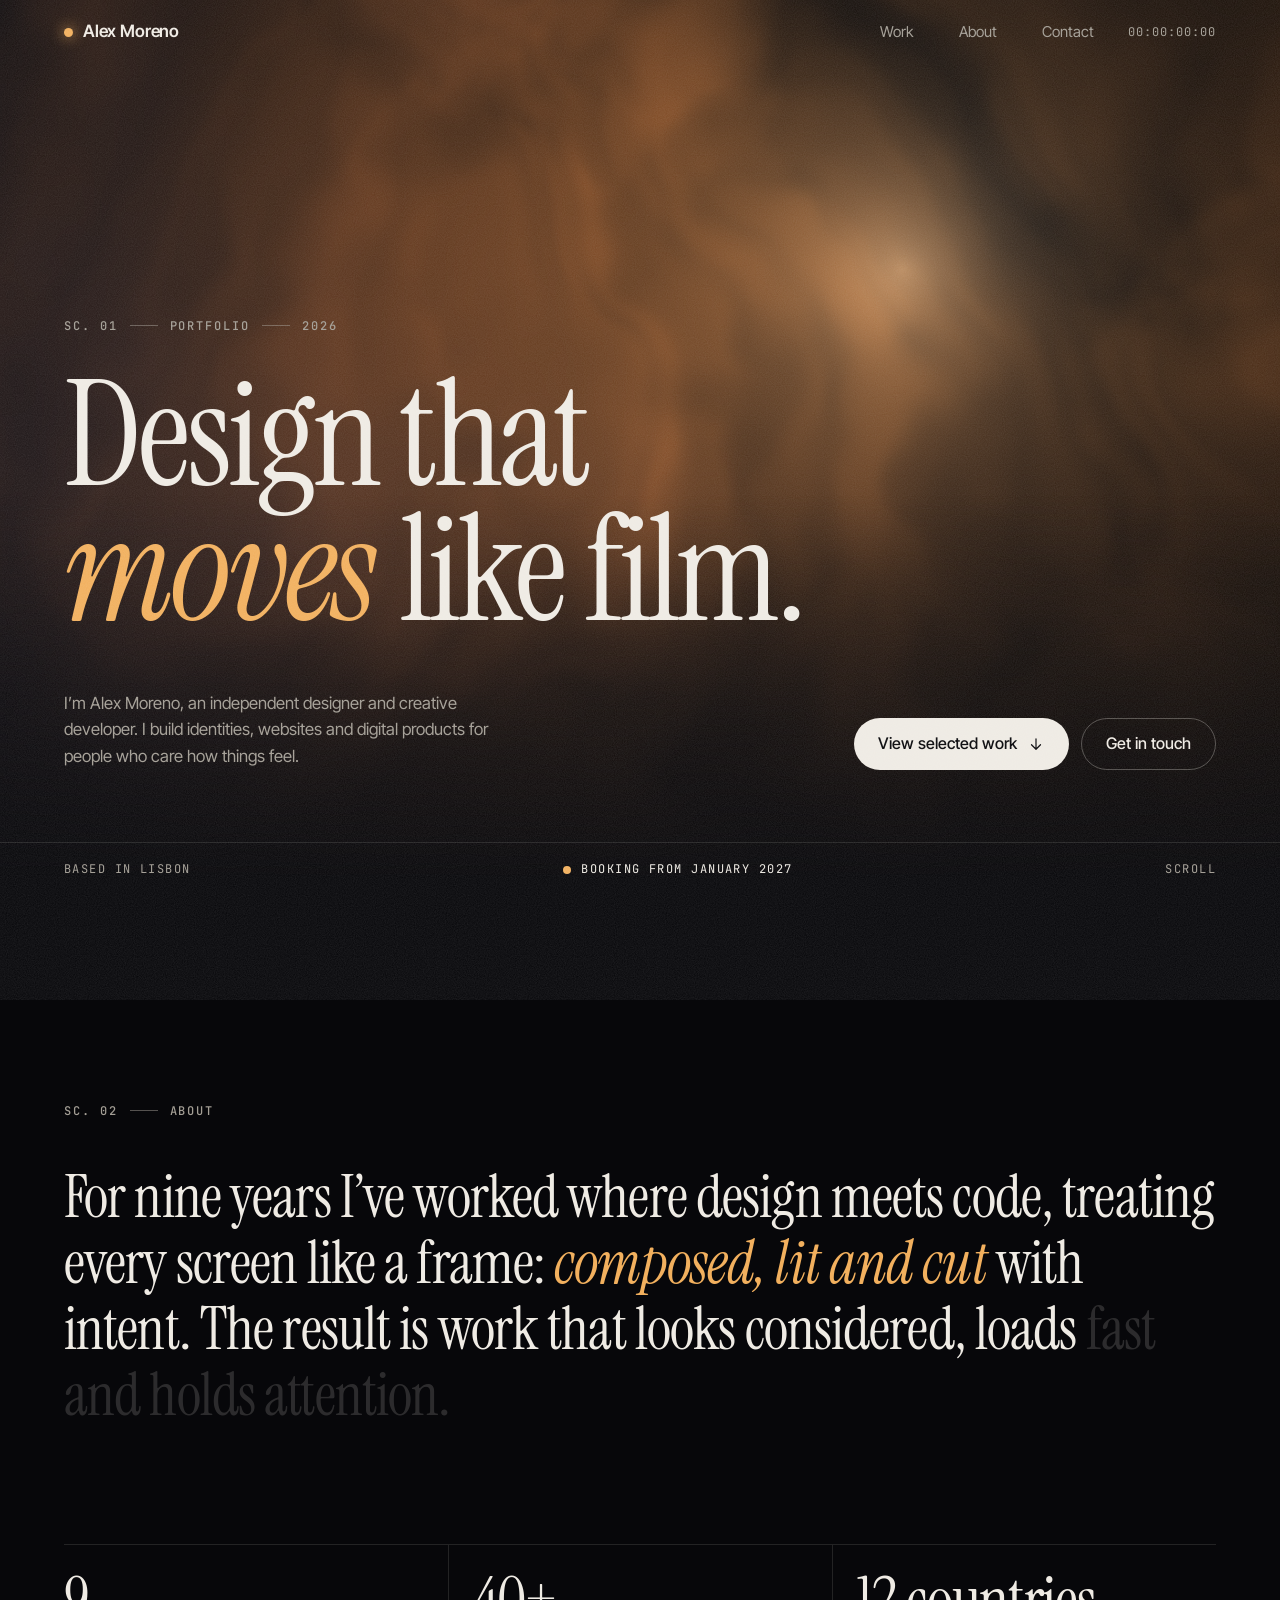
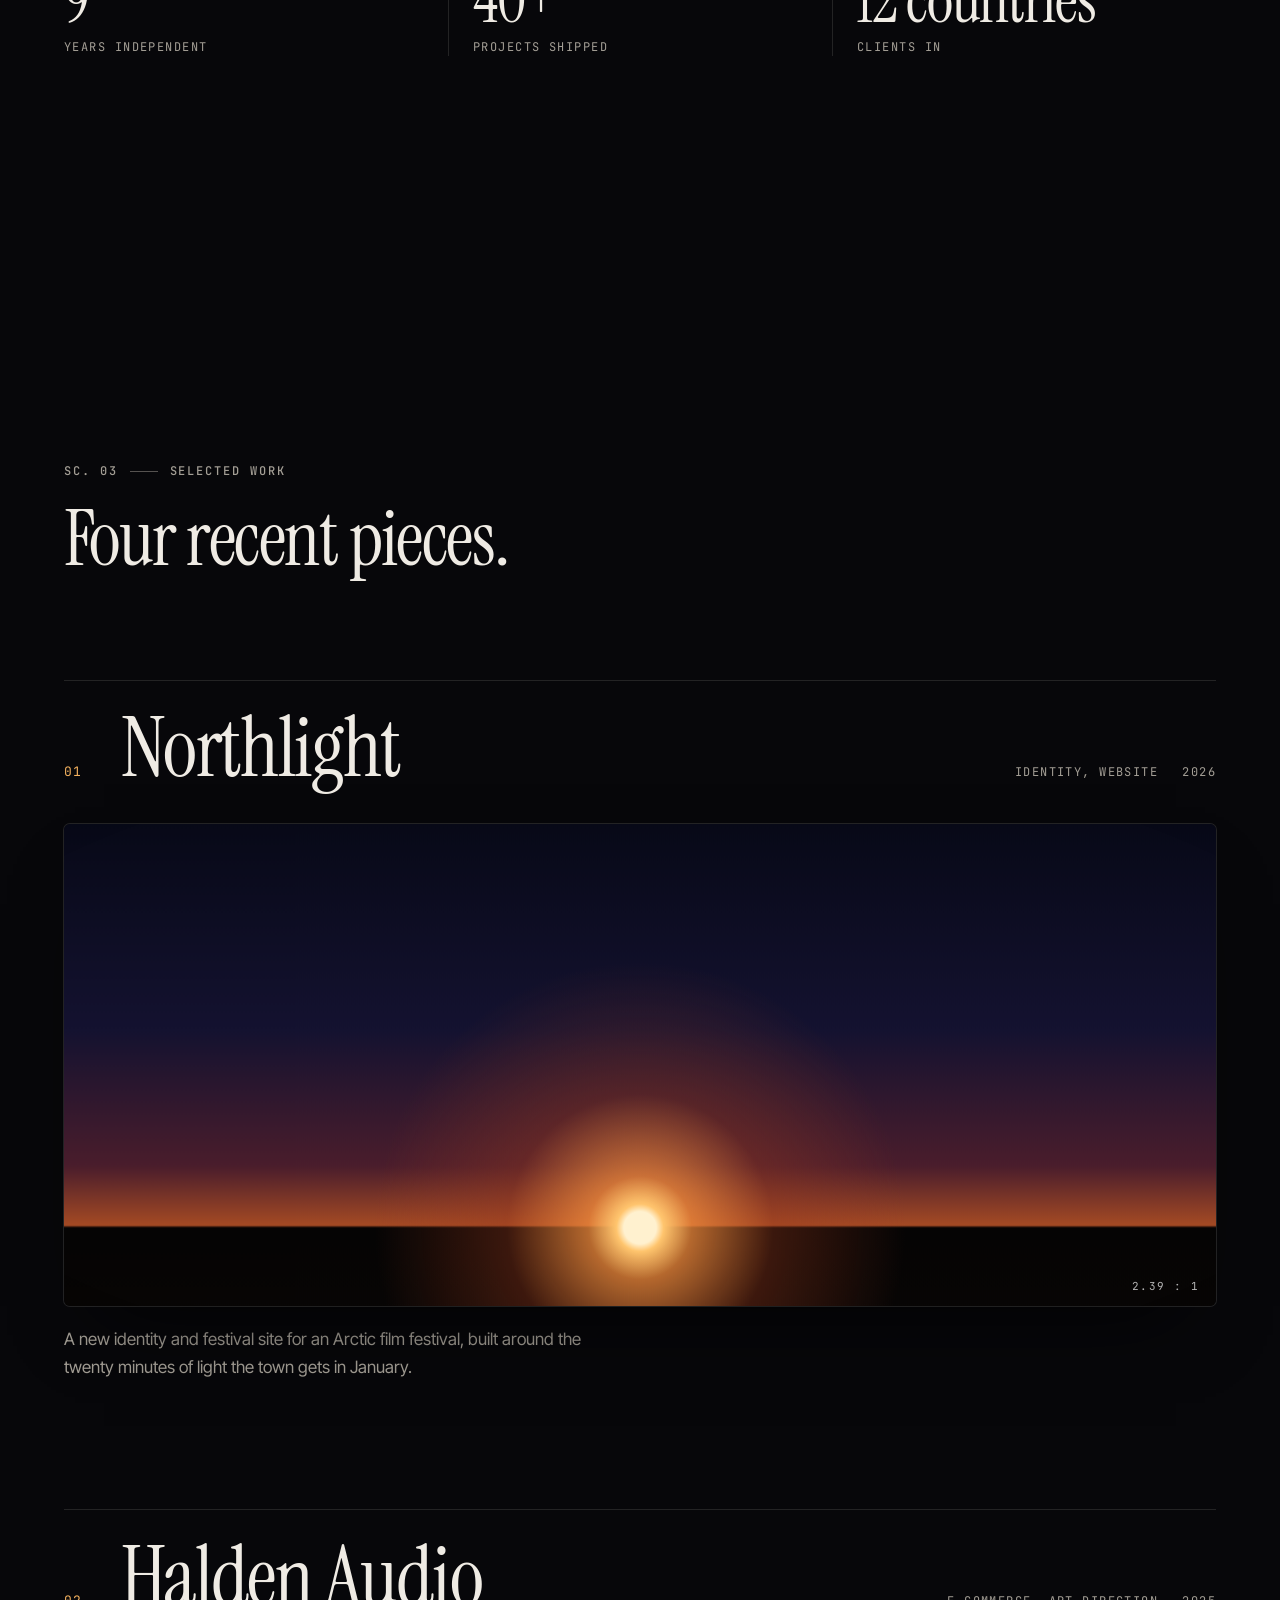
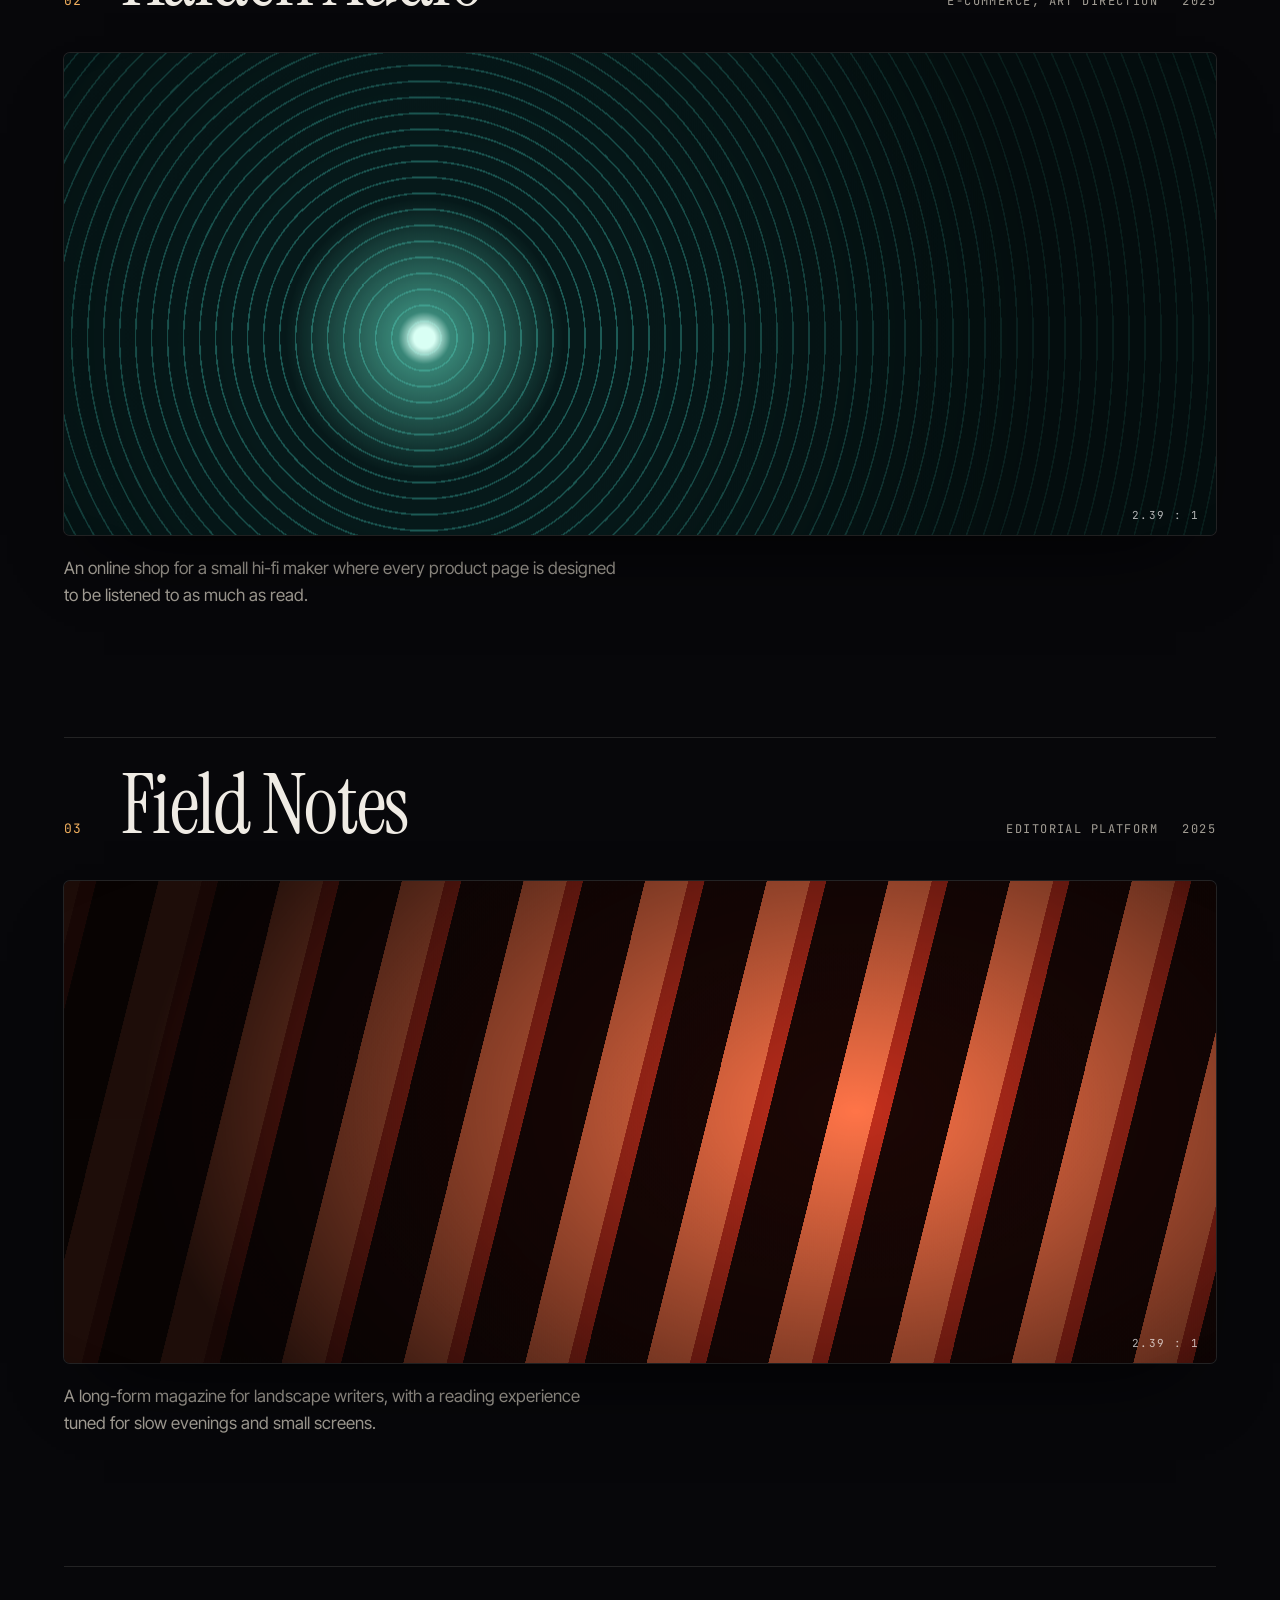
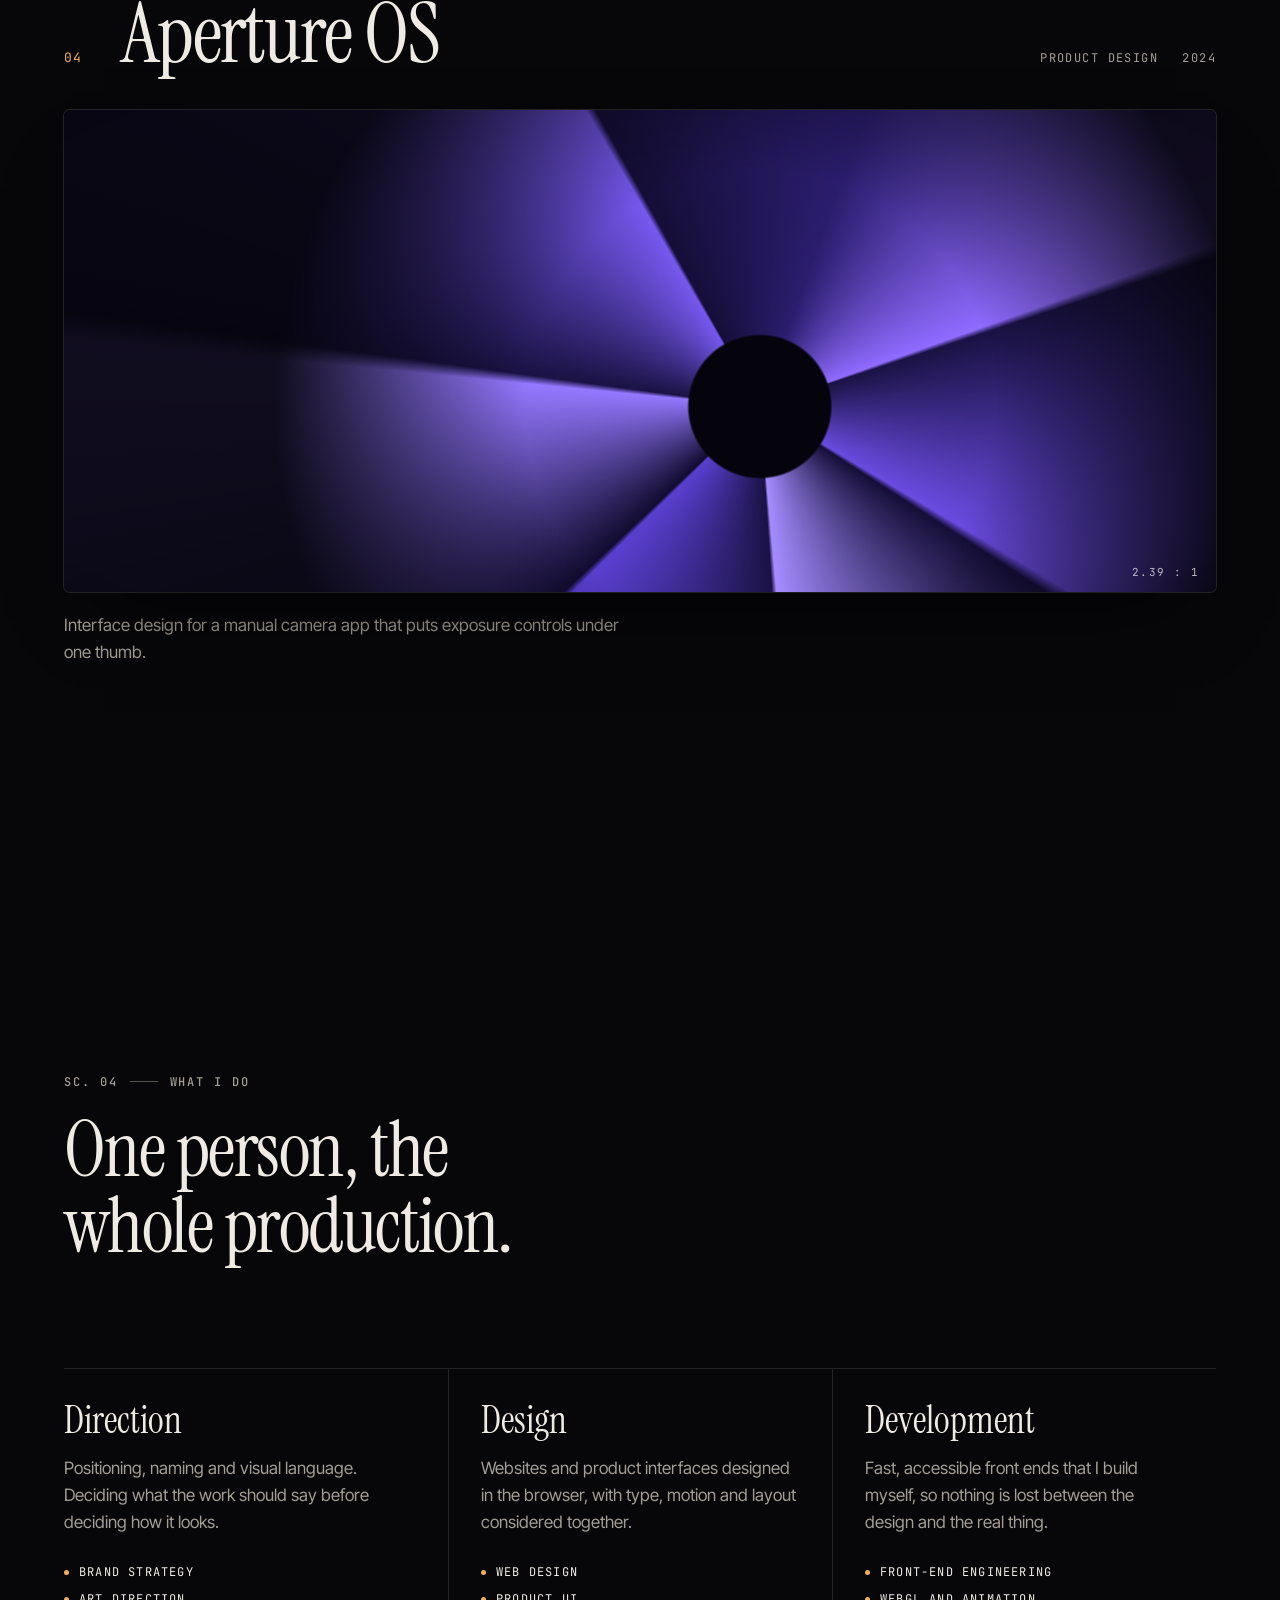
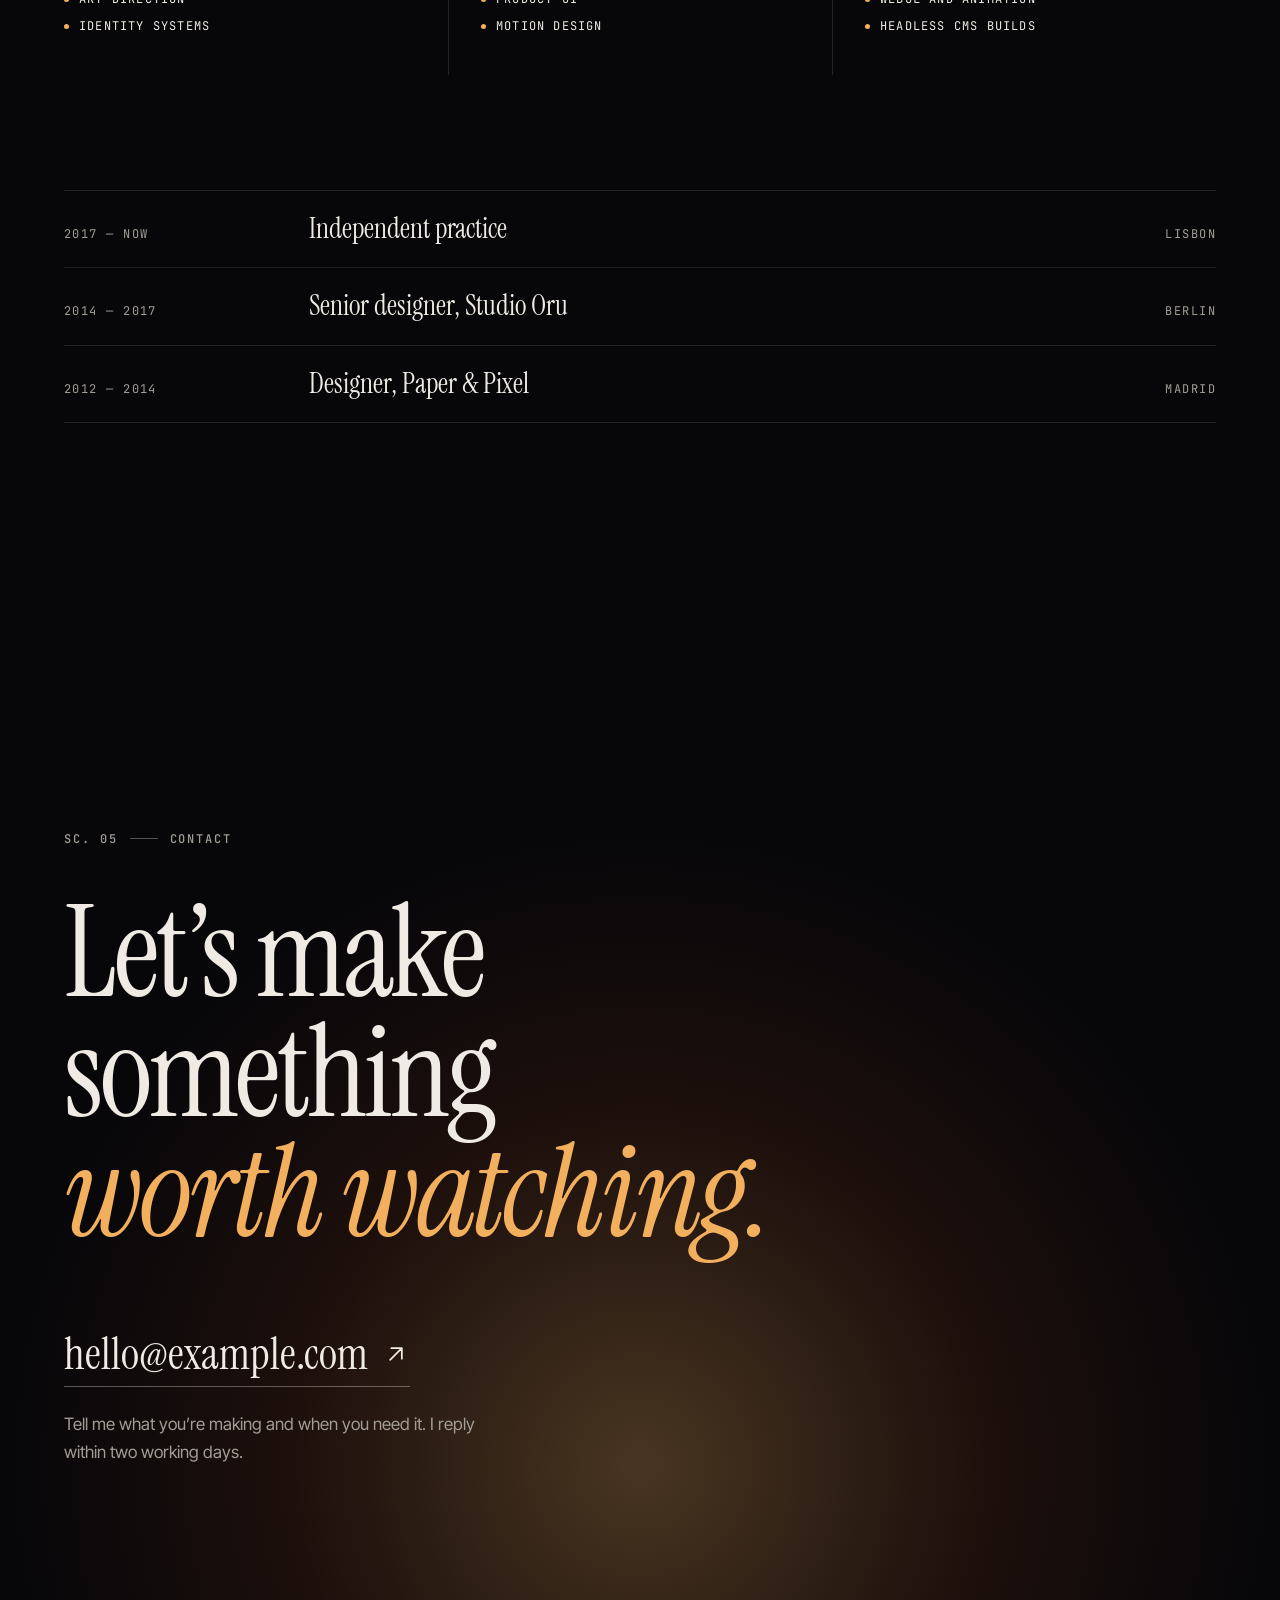
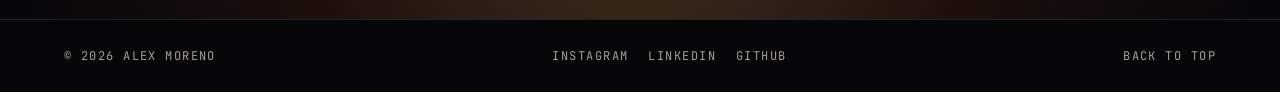
==== index.html @ e7674681 "Add dark cinematic personal portfolio site Static single-page portfolio (HTML/CSS/JS, no build step)" ====
<!doctype html>
<html lang="en">
<head>
  <meta charset="utf-8">
  <meta name="viewport" content="width=device-width, initial-scale=1">
  <title>Alex Moreno — Designer &amp; Creative Developer</title>
  <meta name="description" content="Portfolio of Alex Moreno, an independent designer and creative developer making brand identities, websites and digital products with a cinematic eye.">
  <meta name="theme-color" content="#07070a">
  <meta name="color-scheme" content="dark">
  <link rel="icon" href="data:image/svg+xml,%3Csvg xmlns='http://www.w3.org/2000/svg' viewBox='0 0 32 32'%3E%3Crect width='32' height='32' rx='6' fill='%2307070a'/%3E%3Ccircle cx='16' cy='16' r='7' fill='%23f2b05e'/%3E%3C/svg%3E">
  <link rel="preconnect" href="https://fonts.googleapis.com">
  <link rel="preconnect" href="https://fonts.gstatic.com" crossorigin>
  <link href="https://fonts.googleapis.com/css2?family=Instrument+Serif:ital@0;1&family=Inter+Tight:wght@400;500;600&family=JetBrains+Mono:wght@400;500&display=swap" rel="stylesheet">
  <link rel="stylesheet" href="styles.css">
  <script>document.documentElement.classList.add('js');</script>
</head>
<body>
  <a class="skip" href="#main">Skip to content</a>
  <div class="grain" aria-hidden="true"></div>
  <div class="progress" aria-hidden="true"><span id="progress-bar"></span></div>

  <header class="nav" id="nav">
    <a class="nav-mark" href="#top" aria-label="Alex Moreno, back to top">
      <span class="dot" aria-hidden="true"></span>Alex Moreno
    </a>
    <nav aria-label="Primary">
      <a href="#work">Work</a>
      <a href="#about">About</a>
      <a href="#contact">Contact</a>
    </nav>
    <span class="timecode" id="timecode" aria-hidden="true">00:00:00:00</span>
  </header>

  <main id="main">
    <!-- ───────── Hero ───────── -->
    <section class="hero" id="top">
      <canvas id="light" aria-hidden="true"></canvas>
      <div class="bar bar-top" aria-hidden="true"></div>
      <div class="bar bar-bottom" aria-hidden="true"></div>

      <div class="wrap hero-inner">
        <p class="slug hero-slug">Sc. 01 <i></i> Portfolio <i></i> 2026</p>
        <h1 class="hero-title">
          <span class="line"><span>Design that</span></span>
          <span class="line"><span><em>moves</em> like film.</span></span>
        </h1>
        <div class="hero-foot">
          <p class="hero-lede">
            I’m Alex Moreno, an independent designer and creative developer.
            I build identities, websites and digital products for people who
            care how things feel.
          </p>
          <div class="hero-actions">
            <a class="btn btn-solid" href="#work">
              View selected work
              <svg viewBox="0 0 24 24" width="18" height="18" aria-hidden="true"><path d="M12 5v14m0 0l-6-6m6 6l6-6" fill="none" stroke="currentColor" stroke-width="1.6" stroke-linecap="round" stroke-linejoin="round"/></svg>
            </a>
            <a class="btn btn-ghost" href="#contact">Get in touch</a>
          </div>
        </div>
      </div>

      <div class="wrap hero-strip">
        <span>Based in Lisbon</span>
        <span class="avail"><span class="pulse" aria-hidden="true"></span>Booking from January 2027</span>
        <span class="hide-s">Scroll</span>
      </div>
    </section>

    <!-- ───────── About ───────── -->
    <section class="section about" id="about">
      <div class="wrap">
        <p class="slug reveal">Sc. 02 <i></i> About</p>
        <p class="statement" id="statement">
          For nine years I’ve worked where design meets code, treating every
          screen like a frame: <em>composed, lit and cut</em> with intent. The
          result is work that looks considered, loads fast and holds attention.
        </p>
        <dl class="stats">
          <div class="reveal"><dt>Years independent</dt><dd>9</dd></div>
          <div class="reveal"><dt>Projects shipped</dt><dd>40+</dd></div>
          <div class="reveal"><dt>Clients in</dt><dd>12 countries</dd></div>
        </dl>
      </div>
    </section>

    <!-- ───────── Work ───────── -->
    <section class="section work" id="work">
      <div class="wrap">
        <div class="section-head">
          <p class="slug reveal">Sc. 03 <i></i> Selected work</p>
          <h2 class="reveal">Four recent pieces.</h2>
        </div>

        <article class="project reveal">
          <header class="project-head">
            <span class="project-no">01</span>
            <h3>Northlight</h3>
            <p class="project-meta"><span>Identity, website</span><span>2026</span></p>
          </header>
          <div class="still" role="img" aria-label="Abstract still: a low amber sun over a dark horizon">
            <div class="still-art art-1" data-speed="0.08"></div>
            <span class="frame-mark" aria-hidden="true">2.39 : 1</span>
          </div>
          <p class="project-note">A new identity and festival site for an Arctic film festival, built around the twenty minutes of light the town gets in January.</p>
        </article>

        <article class="project reveal">
          <header class="project-head">
            <span class="project-no">02</span>
            <h3>Halden Audio</h3>
            <p class="project-meta"><span>E-commerce, art direction</span><span>2025</span></p>
          </header>
          <div class="still" role="img" aria-label="Abstract still: concentric teal rings like a record">
            <div class="still-art art-2" data-speed="0.08"></div>
            <span class="frame-mark" aria-hidden="true">2.39 : 1</span>
          </div>
          <p class="project-note">An online shop for a small hi-fi maker where every product page is designed to be listened to as much as read.</p>
        </article>

        <article class="project reveal">
          <header class="project-head">
            <span class="project-no">03</span>
            <h3>Field Notes</h3>
            <p class="project-meta"><span>Editorial platform</span><span>2025</span></p>
          </header>
          <div class="still" role="img" aria-label="Abstract still: slanted bars of red light">
            <div class="still-art art-3" data-speed="0.08"></div>
            <span class="frame-mark" aria-hidden="true">2.39 : 1</span>
          </div>
          <p class="project-note">A long-form magazine for landscape writers, with a reading experience tuned for slow evenings and small screens.</p>
        </article>

        <article class="project reveal">
          <header class="project-head">
            <span class="project-no">04</span>
            <h3>Aperture OS</h3>
            <p class="project-meta"><span>Product design</span><span>2024</span></p>
          </header>
          <div class="still" role="img" aria-label="Abstract still: violet aperture blades">
            <div class="still-art art-4" data-speed="0.08"></div>
            <span class="frame-mark" aria-hidden="true">2.39 : 1</span>
          </div>
          <p class="project-note">Interface design for a manual camera app that puts exposure controls under one thumb.</p>
        </article>
      </div>
    </section>

    <!-- ───────── Capabilities ───────── -->
    <section class="section craft" id="craft">
      <div class="wrap">
        <div class="section-head">
          <p class="slug reveal">Sc. 04 <i></i> What I do</p>
          <h2 class="reveal">One person, the whole production.</h2>
        </div>
        <div class="craft-grid">
          <div class="craft-item reveal">
            <h3>Direction</h3>
            <p>Positioning, naming and visual language. Deciding what the work should say before deciding how it looks.</p>
            <ul><li>Brand strategy</li><li>Art direction</li><li>Identity systems</li></ul>
          </div>
          <div class="craft-item reveal">
            <h3>Design</h3>
            <p>Websites and product interfaces designed in the browser, with type, motion and layout considered together.</p>
            <ul><li>Web design</li><li>Product UI</li><li>Motion design</li></ul>
          </div>
          <div class="craft-item reveal">
            <h3>Development</h3>
            <p>Fast, accessible front ends that I build myself, so nothing is lost between the design and the real thing.</p>
            <ul><li>Front-end engineering</li><li>WebGL and animation</li><li>Headless CMS builds</li></ul>
          </div>
        </div>

        <ol class="history">
          <li class="reveal"><span>2017 — now</span><strong>Independent practice</strong><em>Lisbon</em></li>
          <li class="reveal"><span>2014 — 2017</span><strong>Senior designer, Studio Oru</strong><em>Berlin</em></li>
          <li class="reveal"><span>2012 — 2014</span><strong>Designer, Paper &amp; Pixel</strong><em>Madrid</em></li>
        </ol>
      </div>
    </section>

    <!-- ───────── Contact ───────── -->
    <section class="section contact" id="contact">
      <div class="contact-glow" aria-hidden="true"></div>
      <div class="wrap">
        <p class="slug reveal">Sc. 05 <i></i> Contact</p>
        <h2 class="contact-title reveal">Let’s make something <em>worth watching.</em></h2>
        <a class="contact-mail reveal" href="mailto:hello@example.com">
          hello@example.com
          <svg viewBox="0 0 24 24" width="28" height="28" aria-hidden="true"><path d="M7 17L17 7m0 0H8m9 0v9" fill="none" stroke="currentColor" stroke-width="1.5" stroke-linecap="round" stroke-linejoin="round"/></svg>
        </a>
        <p class="contact-note reveal">Tell me what you’re making and when you need it. I reply within two working days.</p>
      </div>
    </section>
  </main>

  <footer class="footer">
    <div class="wrap footer-inner">
      <p>© 2026 Alex Moreno</p>
      <ul>
        <li><a href="#">Instagram</a></li>
        <li><a href="#">LinkedIn</a></li>
        <li><a href="#">GitHub</a></li>
      </ul>
      <a class="to-top" href="#top">Back to top</a>
    </div>
  </footer>

  <script src="main.js" defer></script>
</body>
</html>
---- styles.css ----
/* ── Tokens ─────────────────────────────────────────── */
:root {
  --bg: #07070a;
  --bg-raised: #0e0e13;
  --fg: #efebe4;
  --fg-muted: #a39e95;
  --fg-faint: #6f6b64;
  --line: rgba(239, 235, 228, 0.12);
  --accent: #f2b05e;
  --accent-ink: #1a1206;

  --serif: "Instrument Serif", "Iowan Old Style", Georgia, serif;
  --sans: "Inter Tight", system-ui, -apple-system, "Segoe UI", sans-serif;
  --mono: "JetBrains Mono", ui-monospace, "SF Mono", Menlo, monospace;

  --gutter: clamp(20px, 5vw, 72px);
  --section: clamp(96px, 16vw, 220px);
  --ease-out: cubic-bezier(0.16, 0.84, 0.24, 1);
  color-scheme: dark;
}

*, *::before, *::after { box-sizing: border-box; }
html { scroll-behavior: smooth; -webkit-text-size-adjust: 100%; }
body {
  margin: 0;
  background: var(--bg);
  color: var(--fg);
  font: 400 17px/1.6 var(--sans);
  -webkit-font-smoothing: antialiased;
  overflow-x: hidden;
}
h1, h2, h3, p, dl, dd, ol, ul { margin: 0; padding: 0; }
ol, ul { list-style: none; }
a { color: inherit; text-decoration: none; }
em { font-style: italic; }
::selection { background: var(--accent); color: var(--accent-ink); }
:focus-visible { outline: 2px solid var(--accent); outline-offset: 4px; border-radius: 2px; }

.wrap { width: 100%; max-width: 1440px; margin: 0 auto; padding: 0 var(--gutter); }
.skip {
  position: fixed; top: 12px; left: 12px; z-index: 100;
  padding: 12px 16px; background: var(--accent); color: var(--accent-ink);
  font-weight: 600; border-radius: 4px; transform: translateY(-200%);
}
.skip:focus { transform: none; }

/* Film grain over everything */
.grain {
  position: fixed; inset: -100px; z-index: 60; pointer-events: none; opacity: 0.11;
  background-image: url("data:image/svg+xml,%3Csvg xmlns='http://www.w3.org/2000/svg' width='220' height='220'%3E%3Cfilter id='n'%3E%3CfeTurbulence type='fractalNoise' baseFrequency='.9' numOctaves='2' stitchTiles='stitch'/%3E%3CfeColorMatrix values='0 0 0 0 1 0 0 0 0 1 0 0 0 0 1 0 0 0 .9 0'/%3E%3C/filter%3E%3Crect width='100%25' height='100%25' filter='url(%23n)'/%3E%3C/svg%3E");
  animation: grain 0.9s steps(5) infinite;
}
@keyframes grain {
  20% { transform: translate(-30px, 20px); }
  40% { transform: translate(25px, -35px); }
  60% { transform: translate(-15px, -20px); }
  80% { transform: translate(35px, 30px); }
}

.progress { position: fixed; inset: 0 0 auto 0; height: 2px; z-index: 70; }
.progress span { display: block; height: 100%; background: var(--accent); transform: scaleX(0); transform-origin: 0 50%; }

/* Screenplay-style label */
.slug {
  display: flex; align-items: center; gap: 12px; flex-wrap: wrap;
  font: 500 12px/1 var(--mono); letter-spacing: 0.16em; text-transform: uppercase;
  color: var(--fg-muted);
}
.slug i { width: 28px; height: 1px; background: currentColor; opacity: 0.5; }

/* ── Nav ────────────────────────────────────────────── */
.nav {
  position: fixed; inset: 0 0 auto 0; z-index: 50;
  display: flex; align-items: center; justify-content: space-between; gap: 24px;
  padding: 10px var(--gutter);
  transition: background-color 0.3s, backdrop-filter 0.3s, border-color 0.3s;
  border-bottom: 1px solid transparent;
}
.nav.scrolled {
  background: rgba(7, 7, 10, 0.72);
  -webkit-backdrop-filter: blur(14px); backdrop-filter: blur(14px);
  border-bottom-color: var(--line);
}
.nav-mark { display: inline-flex; align-items: center; gap: 10px; min-height: 44px; font-weight: 600; letter-spacing: -0.01em; }
.dot { width: 9px; height: 9px; border-radius: 50%; background: var(--accent); box-shadow: 0 0 14px var(--accent); }
.nav nav { display: flex; gap: clamp(4px, 2vw, 28px); margin-left: auto; }
.nav nav a {
  position: relative; display: inline-flex; align-items: center; min-height: 44px; padding: 0 10px;
  font-size: 15px; color: var(--fg-muted); transition: color 0.2s;
}
.nav nav a::after {
  content: ""; position: absolute; left: 10px; right: 10px; bottom: 10px; height: 1px;
  background: var(--accent); transform: scaleX(0); transform-origin: 0 50%; transition: transform 0.3s var(--ease-out);
}
.nav nav a:hover, .nav nav a:focus-visible { color: var(--fg); }
.nav nav a:hover::after, .nav nav a:focus-visible::after { transform: scaleX(1); }
.timecode { font: 400 12px/1 var(--mono); letter-spacing: 0.08em; color: var(--fg-muted); font-variant-numeric: tabular-nums; min-width: 11ch; text-align: right; }

/* ── Hero ───────────────────────────────────────────── */
.hero {
  position: relative; min-height: 100vh; min-height: 100svh;
  display: flex; flex-direction: column; justify-content: flex-end;
  overflow: hidden; isolation: isolate;
  background: radial-gradient(90% 80% at 80% 40%, #3a1f0c 0%, #140b08 40%, var(--bg) 75%);
}
#light { position: absolute; inset: 0; width: 100%; height: 100%; z-index: -2; }
.hero::after {
  content: ""; position: absolute; inset: auto 0 0 0; height: 45%; z-index: -1;
  background: linear-gradient(to top, var(--bg) 4%, transparent);
}
.bar { position: absolute; left: 0; right: 0; height: 50%; background: #000; z-index: 5; animation: bars 1.5s 0.15s var(--ease-out) both; }
.bar-top { top: 0; transform-origin: 50% 0; }
.bar-bottom { bottom: 0; transform-origin: 50% 100%; }
@keyframes bars { from { transform: scaleY(1); } to { transform: scaleY(0); } }

.hero-inner { padding-top: 140px; padding-bottom: clamp(36px, 6vw, 72px); }
.hero-slug { margin-bottom: clamp(20px, 3vw, 36px); animation: fade 1s 1s both; }
.hero-title {
  font: 400 clamp(3.4rem, 11.5vw, 11.5rem)/0.92 var(--serif);
  letter-spacing: -0.025em;
  text-wrap: balance;
}
.hero-title em { color: var(--accent); padding-right: 0.04em; }
.line { display: block; overflow: hidden; padding-bottom: 0.14em; margin-bottom: -0.14em; }
.line > span { display: block; transform: translateY(115%); animation: rise 1.2s var(--ease-out) forwards; }
.line:nth-child(1) > span { animation-delay: 0.55s; }
.line:nth-child(2) > span { animation-delay: 0.7s; }
@keyframes rise { to { transform: none; } }
@keyframes fade { from { opacity: 0; } to { opacity: 1; } }

.hero-foot {
  display: flex; flex-wrap: wrap; align-items: flex-end; justify-content: space-between;
  gap: 28px 48px; margin-top: clamp(28px, 4vw, 56px);
  animation: fade 1.2s 1.2s both;
}
.hero-lede { max-width: 44ch; font-size: clamp(1.05rem, 1.3vw, 1.25rem); color: var(--fg-muted); }
.hero-actions { display: flex; flex-wrap: wrap; gap: 12px; }

.btn {
  display: inline-flex; align-items: center; gap: 10px; min-height: 52px; padding: 0 24px;
  border-radius: 999px; font-weight: 500; font-size: 16px; cursor: pointer;
  transition: background-color 0.25s, color 0.25s, border-color 0.25s, transform 0.25s var(--ease-out);
}
.btn:active { transform: scale(0.97); }
.btn-solid { background: var(--fg); color: var(--bg); }
.btn-solid:hover { background: var(--accent); color: var(--accent-ink); }
.btn-solid svg { transition: transform 0.3s var(--ease-out); }
.btn-solid:hover svg { transform: translateY(3px); }
.btn-ghost { border: 1px solid rgba(239, 235, 228, 0.3); }
.btn-ghost:hover { border-color: var(--fg); background: rgba(239, 235, 228, 0.06); }

.hero-strip {
  display: flex; justify-content: space-between; gap: 16px 24px; flex-wrap: wrap;
  padding-top: 18px; padding-bottom: 22px;
  border-top: 1px solid var(--line);
  font: 400 12px/1.4 var(--mono); letter-spacing: 0.12em; text-transform: uppercase; color: var(--fg-muted);
  animation: fade 1.2s 1.4s both;
}
.avail { display: inline-flex; align-items: center; gap: 10px; color: var(--fg); }
.pulse { width: 8px; height: 8px; border-radius: 50%; background: var(--accent); animation: pulse 2.4s ease-in-out infinite; }
@keyframes pulse { 50% { opacity: 0.25; } }

/* ── Sections ───────────────────────────────────────── */
.section { padding: var(--section) 0; position: relative; }
.section-head { display: grid; gap: 24px; margin-bottom: clamp(56px, 8vw, 120px); }
h2 { font: 400 clamp(2.4rem, 6vw, 5.5rem)/1 var(--serif); letter-spacing: -0.02em; text-wrap: balance; max-width: 16ch; }

.js .reveal { opacity: 0; transform: translateY(28px); transition: opacity 0.9s var(--ease-out), transform 0.9s var(--ease-out); }
.js .reveal.in { opacity: 1; transform: none; }

/* About */
.statement {
  margin-top: clamp(28px, 4vw, 48px);
  font: 400 clamp(1.9rem, 4.6vw, 4.5rem)/1.12 var(--serif); letter-spacing: -0.015em;
  max-width: 1200px;
}
.statement em { color: var(--accent); }
.statement .w { opacity: 0.16; transition: opacity 0.35s linear; }
.statement .w.on { opacity: 1; }
.stats {
  display: grid; grid-template-columns: repeat(3, 1fr); gap: 0;
  margin-top: clamp(64px, 9vw, 128px); border-top: 1px solid var(--line);
}
.stats > div { padding: 24px 24px 0 0; display: flex; flex-direction: column-reverse; gap: 6px; }
.stats > div + div { padding-left: 24px; border-left: 1px solid var(--line); }
.stats dd { font: 400 clamp(2.4rem, 5vw, 4.5rem)/1 var(--serif); letter-spacing: -0.02em; }
.stats dt { font: 400 12px/1.4 var(--mono); letter-spacing: 0.12em; text-transform: uppercase; color: var(--fg-muted); }

/* Work */
.project { padding-top: 28px; border-top: 1px solid var(--line); }
.project + .project { margin-top: clamp(72px, 10vw, 150px); }
.project-head {
  display: grid; grid-template-columns: auto 1fr auto; align-items: baseline; gap: 12px clamp(16px, 3vw, 40px);
  margin-bottom: clamp(20px, 3vw, 36px);
}
.project-no { font: 400 13px/1 var(--mono); letter-spacing: 0.1em; color: var(--accent); }
.project h3 { font: 400 clamp(2.2rem, 6.5vw, 6rem)/0.95 var(--serif); letter-spacing: -0.02em; }
.project-meta { display: flex; gap: 24px; font: 400 12px/1.4 var(--mono); letter-spacing: 0.12em; text-transform: uppercase; color: var(--fg-muted); }
.project-note { margin-top: 20px; max-width: 56ch; color: var(--fg-muted); }

.still {
  position: relative; aspect-ratio: 2.39 / 1; overflow: hidden; border-radius: 6px;
  background: var(--bg-raised);
  box-shadow: 0 0 0 1px var(--line), 0 40px 80px -40px rgba(0, 0, 0, 0.9);
}
.still-art { position: absolute; inset: -14% -2%; will-change: transform; }
.still::after {
  content: ""; position: absolute; inset: 0; pointer-events: none;
  background: radial-gradient(120% 120% at 50% 50%, transparent 55%, rgba(0, 0, 0, 0.55));
}
.frame-mark {
  position: absolute; right: 16px; bottom: 14px; z-index: 2;
  font: 400 11px/1 var(--mono); letter-spacing: 0.14em; color: rgba(255, 255, 255, 0.7);
}
/* Generated stills — swap for real images by replacing .still-art with an <img> */
.art-1 {
  background:
    radial-gradient(circle at 50% 70%, #fff1cf 0 2.2%, #ffc56e 3.2%, rgba(240, 138, 60, 0.75) 7%, rgba(160, 60, 30, 0.35) 18%, transparent 36%),
    linear-gradient(to bottom, #060814 0%, #141230 38%, #4a1d2c 60%, #a44a24 69.6%, #050404 70%, #0b0706 100%);
}
.art-2 {
  background:
    radial-gradient(circle at 32% 50%, #d9fff4 0 1.2%, rgba(98, 224, 196, 0.55) 3%, transparent 16%),
    radial-gradient(circle at 32% 50%, transparent 0 22%, rgba(3, 10, 10, 0.75) 70%),
    repeating-radial-gradient(circle at 32% 50%, #1c5a55 0 1.5px, #06191a 1.5px 16px);
}
.art-3 {
  background:
    radial-gradient(70% 90% at 68% 40%, transparent 0, rgba(6, 3, 3, 0.9) 85%),
    repeating-linear-gradient(104deg, #ff7448 0 3.2%, #c32e1c 3.2% 4.4%, #1c0705 4.4% 9%),
    #1c0705;
}
.art-4 {
  background:
    radial-gradient(circle at 60% 50%, #05040c 0 9%, transparent 9.3%),
    radial-gradient(circle at 60% 50%, transparent 0 30%, rgba(5, 4, 12, 0.92) 62%),
    conic-gradient(from 20deg at 60% 50%, #2b1d6e, #8f6bff 14%, #1a1244 14.4%, #6a4be0 28%, #150e38 28.6%, #a48cff 43%, #1a1244 43.4%, #5a3fd0 57%, #120c30 57.4%, #9478ff 71%, #1a1244 71.6%, #7658ee 86%, #150e38 86.4%, #2b1d6e);
}

/* Craft */
.craft-grid { display: grid; grid-template-columns: repeat(3, 1fr); border-top: 1px solid var(--line); }
.craft-item { padding: 32px 32px 40px 0; }
.craft-item + .craft-item { padding-left: 32px; border-left: 1px solid var(--line); }
.craft-item h3 { font: 400 clamp(1.8rem, 3vw, 2.6rem)/1 var(--serif); margin-bottom: 16px; }
.craft-item p { color: var(--fg-muted); max-width: 38ch; }
.craft-item ul { margin-top: 28px; display: grid; gap: 10px; font: 400 12px/1.4 var(--mono); letter-spacing: 0.1em; text-transform: uppercase; }
.craft-item li { display: flex; align-items: center; gap: 10px; }
.craft-item li::before { content: ""; width: 5px; height: 5px; border-radius: 50%; background: var(--accent); }

.history { margin-top: clamp(64px, 9vw, 120px); border-top: 1px solid var(--line); }
.history li {
  display: grid; grid-template-columns: minmax(120px, 1fr) 3fr 1fr; gap: 8px 24px; align-items: baseline;
  padding: 22px 0; border-bottom: 1px solid var(--line);
}
.history span, .history em { font: 400 12px/1.4 var(--mono); letter-spacing: 0.12em; text-transform: uppercase; color: var(--fg-muted); font-style: normal; }
.history em { text-align: right; }
.history strong { font: 400 clamp(1.3rem, 2.2vw, 1.9rem)/1.15 var(--serif); }

/* Contact */
.contact { overflow: hidden; padding-bottom: clamp(96px, 12vw, 180px); }
.contact-glow {
  position: absolute; left: 50%; bottom: -55%; width: min(1400px, 150vw); aspect-ratio: 1; transform: translateX(-50%);
  background: radial-gradient(circle, rgba(242, 176, 94, 0.28) 0, rgba(190, 80, 30, 0.12) 35%, transparent 65%);
  pointer-events: none;
}
.contact .wrap { position: relative; }
.contact-title {
  margin-top: clamp(28px, 4vw, 48px); max-width: 13ch;
  font-size: clamp(3rem, 10vw, 10rem); line-height: 0.94; letter-spacing: -0.025em;
}
.contact-title em { color: var(--accent); }
.contact-mail {
  display: inline-flex; align-items: center; gap: 14px; margin-top: clamp(40px, 6vw, 80px); min-height: 48px;
  font: 400 clamp(1.4rem, 3.4vw, 3rem)/1.1 var(--serif);
  border-bottom: 1px solid rgba(239, 235, 228, 0.35); padding-bottom: 8px;
  transition: color 0.25s, border-color 0.25s; overflow-wrap: anywhere;
}
.contact-mail svg { flex: none; transition: transform 0.35s var(--ease-out); }
.contact-mail:hover { color: var(--accent); border-color: var(--accent); }
.contact-mail:hover svg { transform: translate(4px, -4px); }
.contact-note { margin-top: 24px; color: var(--fg-muted); max-width: 44ch; }

/* Footer */
.footer { border-top: 1px solid var(--line); position: relative; }
.footer-inner {
  display: flex; flex-wrap: wrap; align-items: center; justify-content: space-between; gap: 8px 32px;
  padding-top: 14px; padding-bottom: 14px;
  font: 400 12px/1.4 var(--mono); letter-spacing: 0.12em; text-transform: uppercase; color: var(--fg-muted);
}
.footer ul { display: flex; flex-wrap: wrap; gap: 4px 20px; }
.footer a { display: inline-flex; align-items: center; min-height: 44px; transition: color 0.2s; }
.footer a:hover { color: var(--accent); }

/* ── Responsive ─────────────────────────────────────── */
@media (max-width: 860px) {
  .timecode { display: none; }
  .craft-grid { grid-template-columns: 1fr; }
  .craft-item, .craft-item + .craft-item { padding: 28px 0 32px; border-left: 0; }
  .craft-item + .craft-item { border-top: 1px solid var(--line); }
  .project-head { grid-template-columns: auto 1fr; }
  .project-meta { grid-column: 1 / -1; justify-content: space-between; }
  .history li { grid-template-columns: 1fr auto; }
  .history strong { grid-column: 1 / -1; grid-row: 1; }
}
@media (max-width: 560px) {
  body { font-size: 16px; }
  .hide-s { display: none; }
  .nav nav a { padding: 0 8px; }
  .still { aspect-ratio: 16 / 10; }
  .frame-mark { display: none; }
  .stats { grid-template-columns: 1fr; }
  .stats > div, .stats > div + div { padding: 18px 0; border-left: 0; flex-direction: row; justify-content: space-between; align-items: baseline; }
  .stats > div + div { border-top: 1px solid var(--line); }
  .hero-actions, .hero-actions .btn { width: 100%; justify-content: center; }
}

@media (prefers-reduced-motion: reduce) {
  html { scroll-behavior: auto; }
  .grain, .pulse { animation: none; }
  .bar { display: none; }
  .line > span, .hero-slug, .hero-foot, .hero-strip { animation: none; transform: none; opacity: 1; }
  .js .reveal { opacity: 1; transform: none; transition: none; }
  .statement .w { opacity: 1; transition: none; }
  .still-art { transform: none !important; }
}
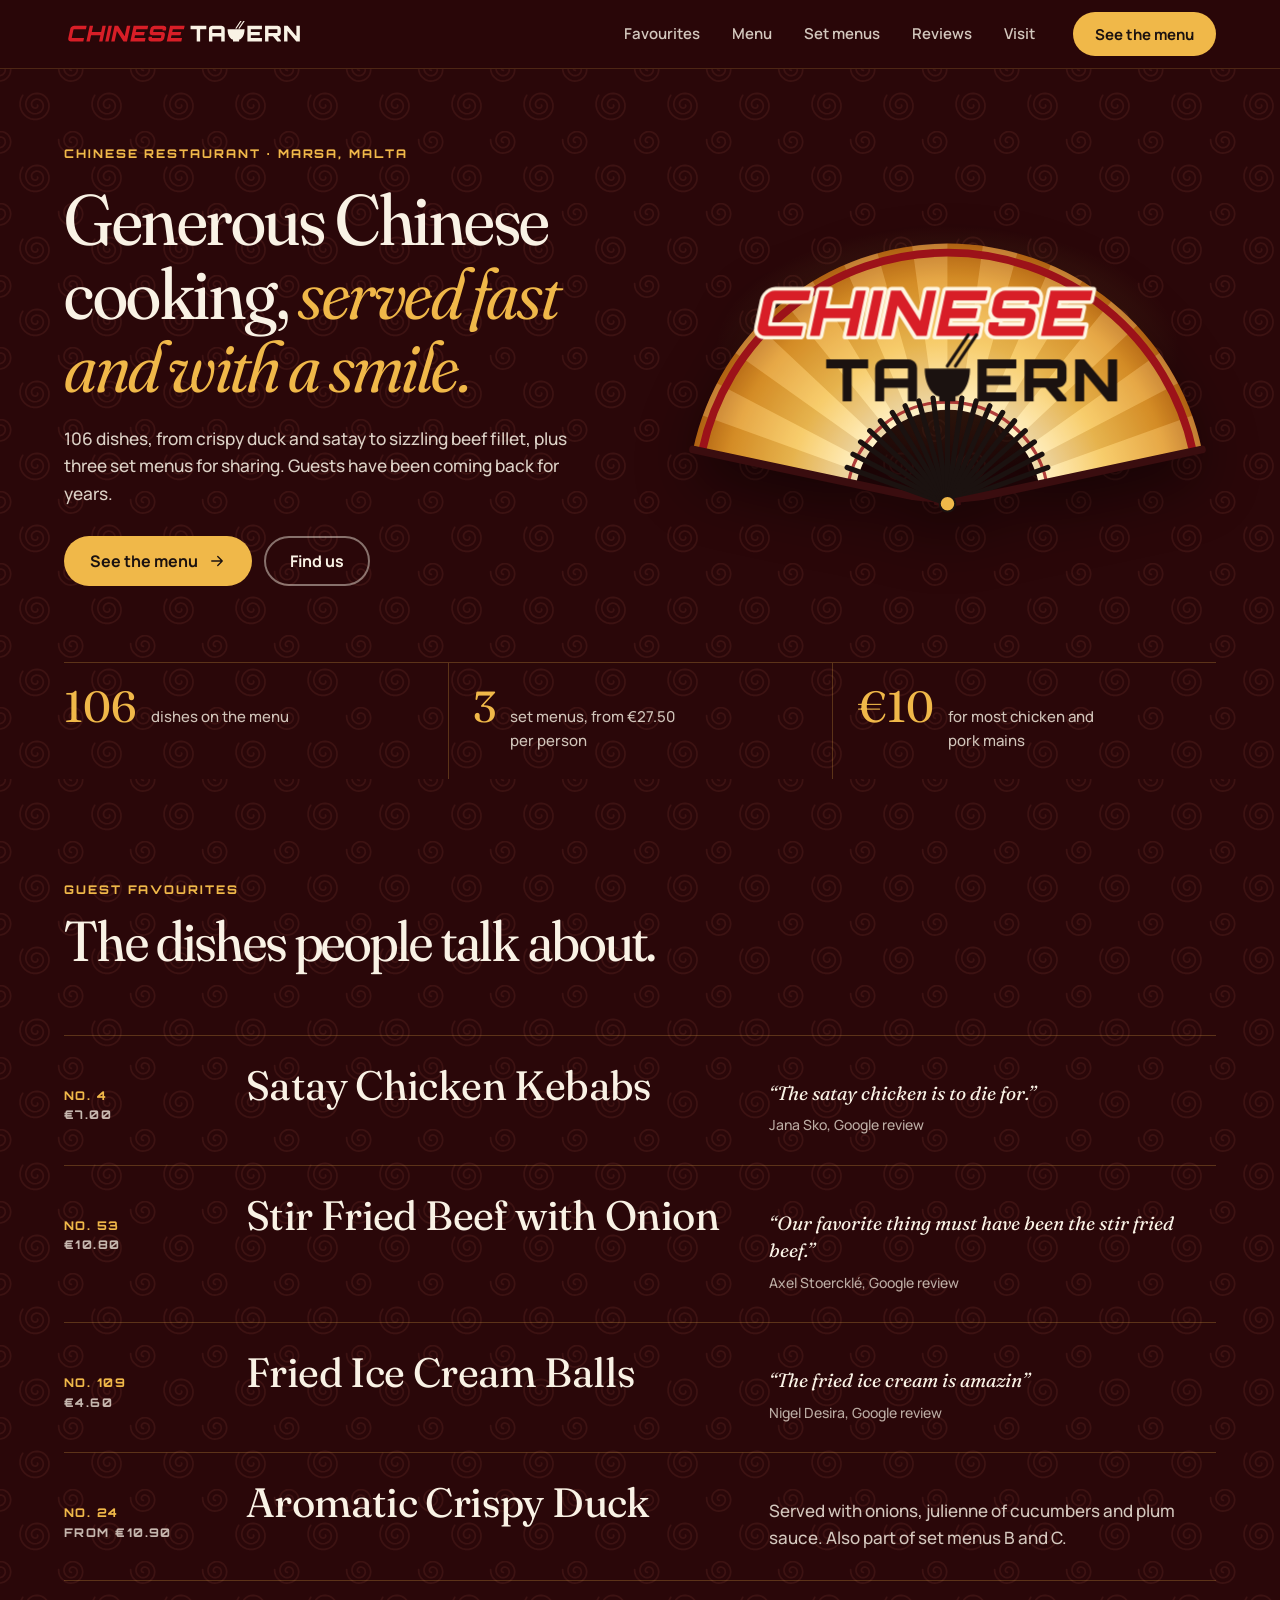
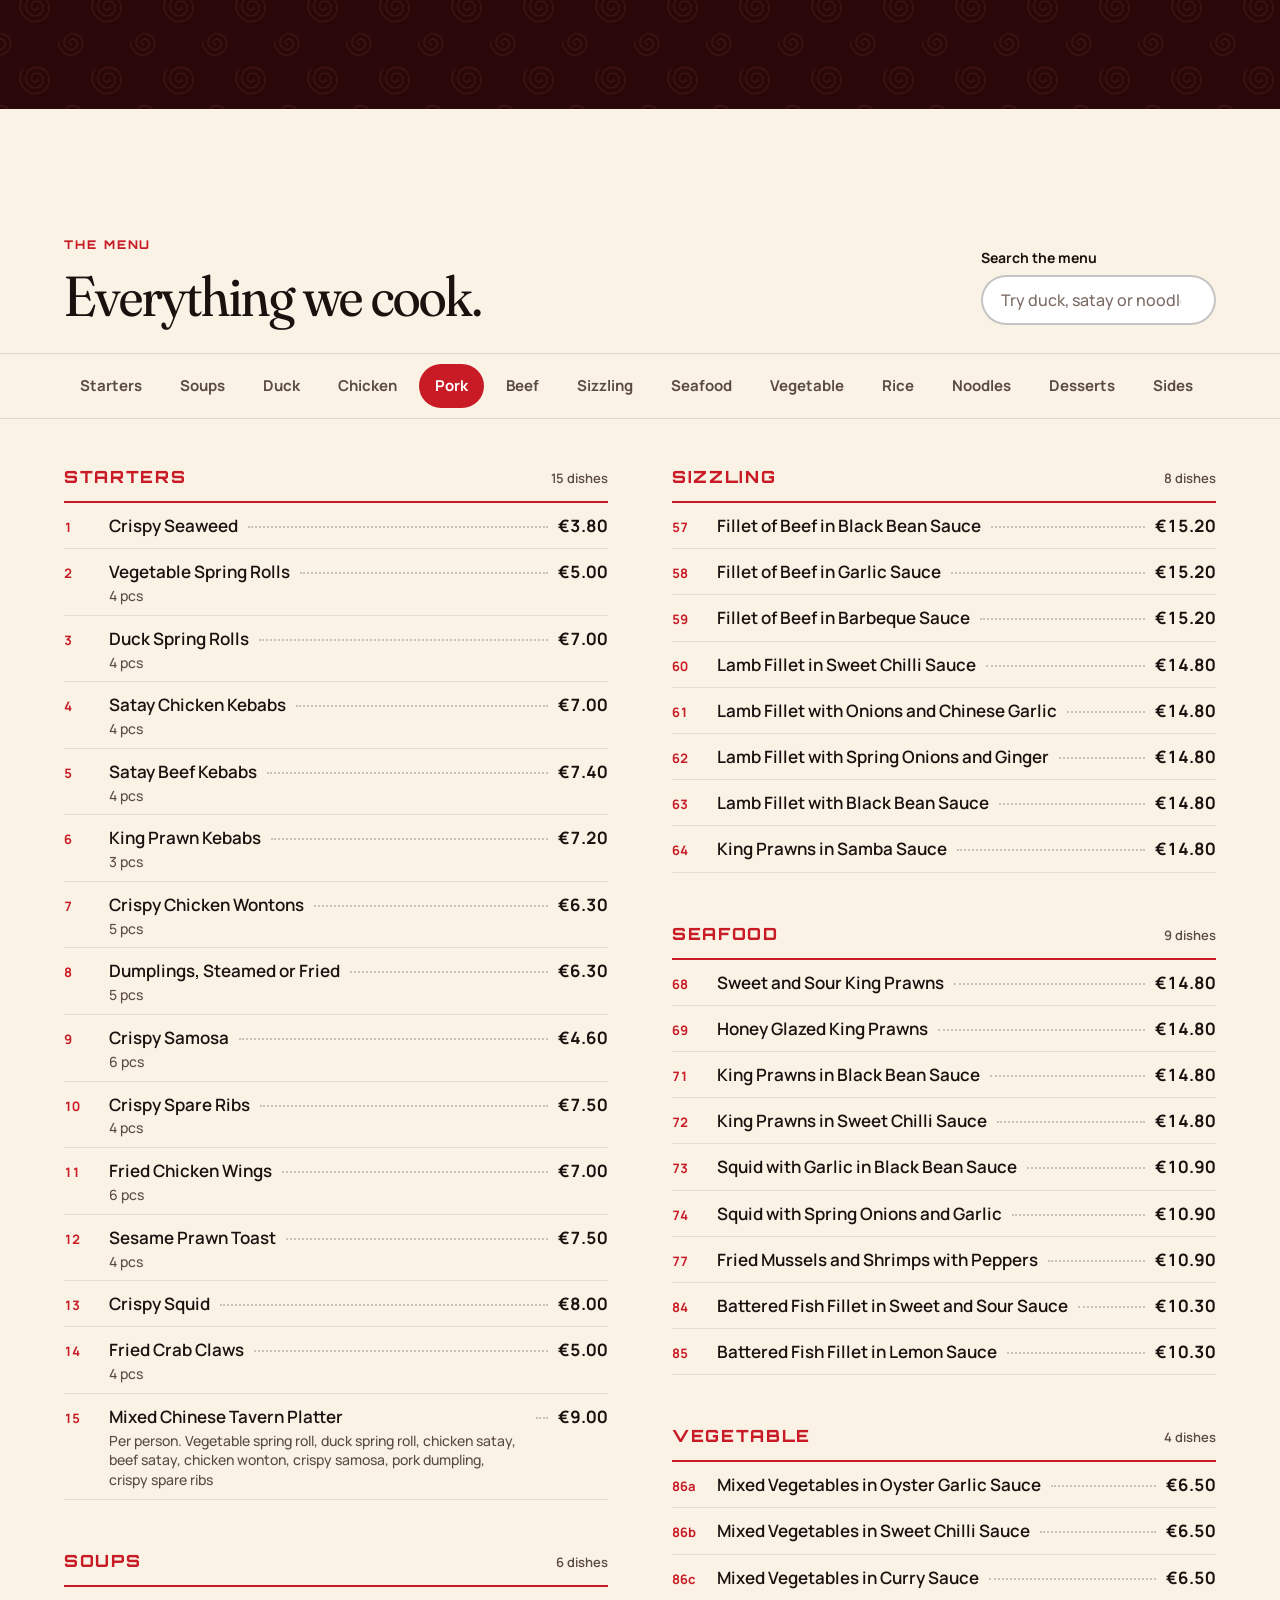
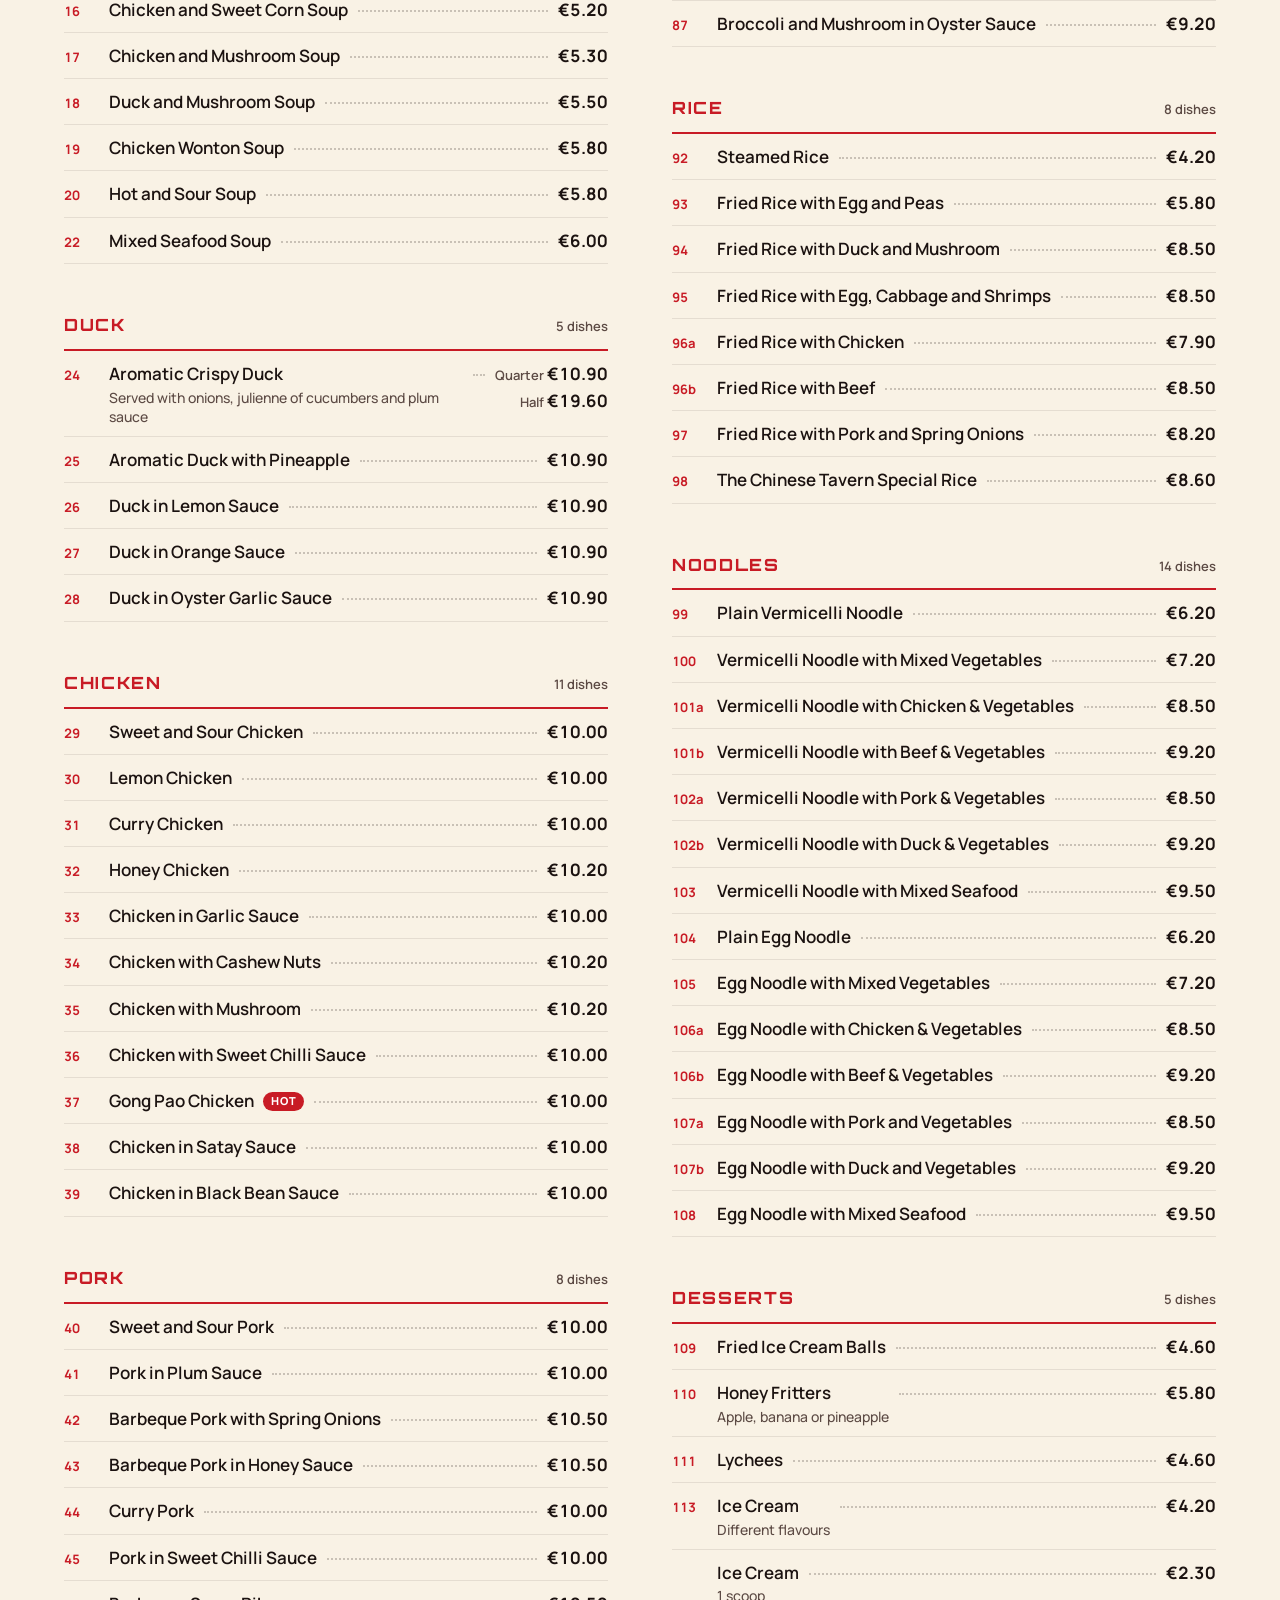
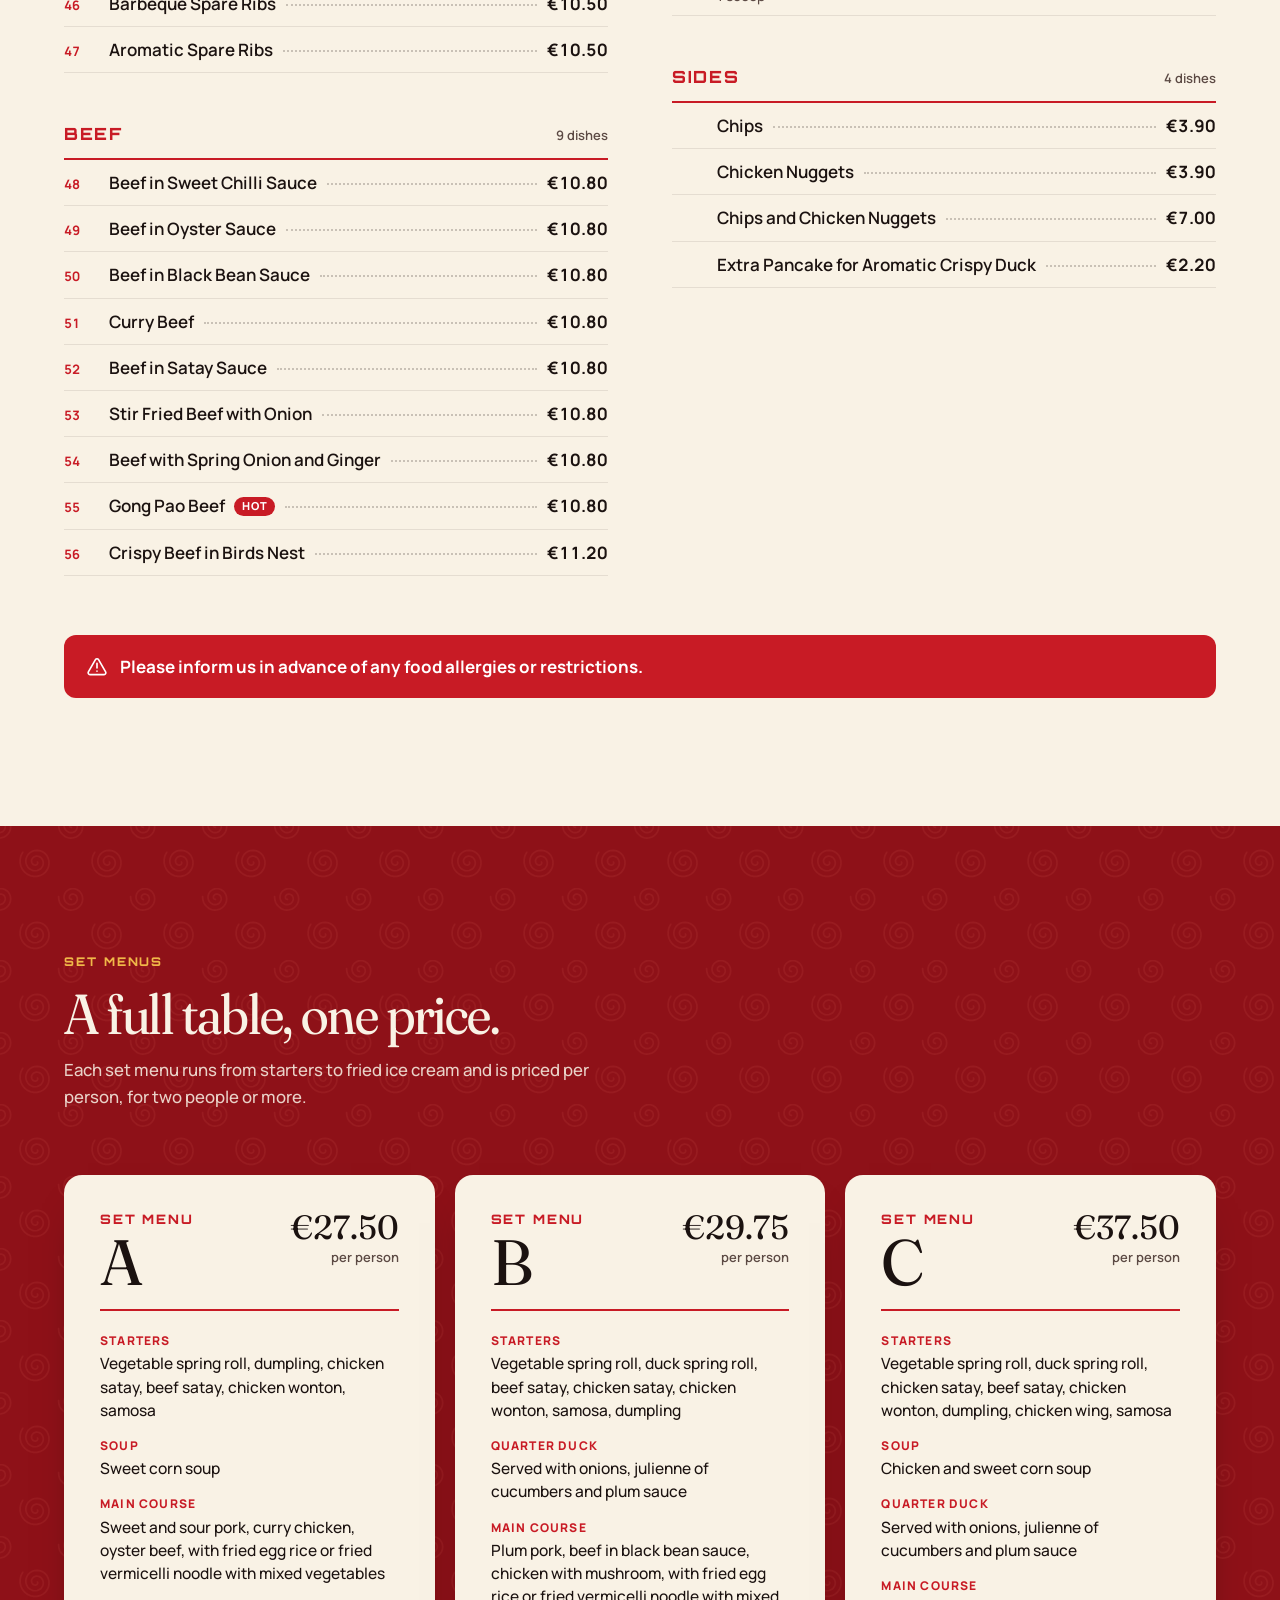
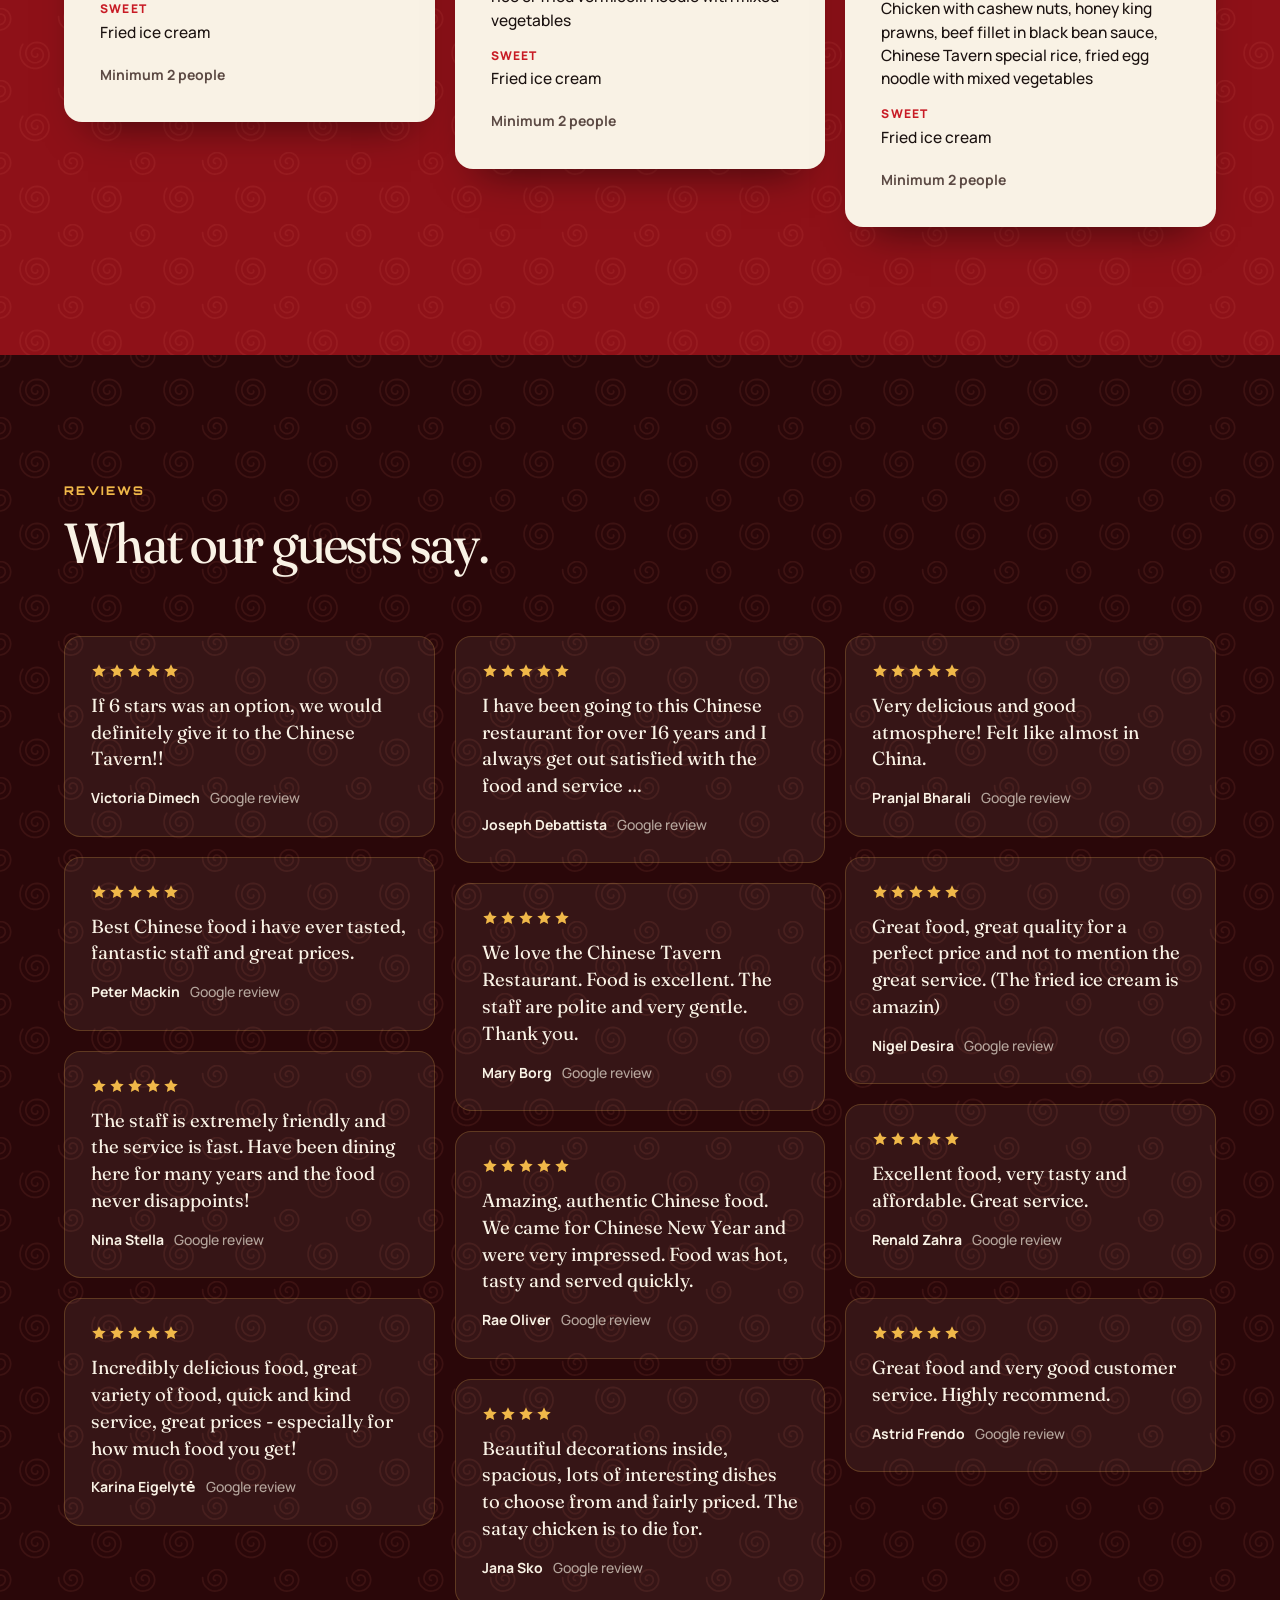
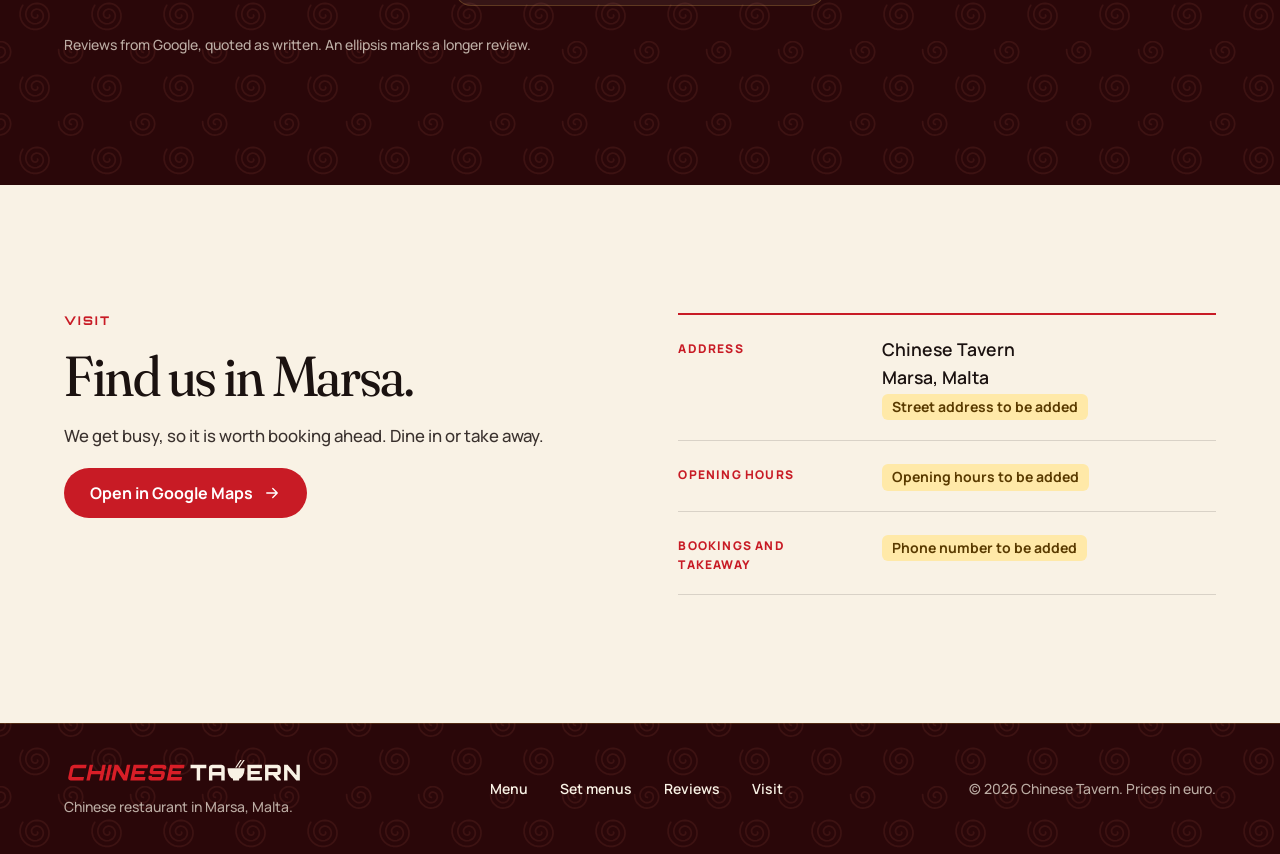
==== commit 2a6f8d12: "Add Chinese Tavern restaurant site; move portfolio to /portfolio Static site for Chinese Tavern (Mar" ====
--- a/index.html
+++ b/index.html
@@ -3,206 +3,137 @@
 <head>
   <meta charset="utf-8">
   <meta name="viewport" content="width=device-width, initial-scale=1">
-  <title>Alex Moreno — Designer &amp; Creative Developer</title>
-  <meta name="description" content="Portfolio of Alex Moreno, an independent designer and creative developer making brand identities, websites and digital products with a cinematic eye.">
-  <meta name="theme-color" content="#07070a">
-  <meta name="color-scheme" content="dark">
-  <link rel="icon" href="data:image/svg+xml,%3Csvg xmlns='http://www.w3.org/2000/svg' viewBox='0 0 32 32'%3E%3Crect width='32' height='32' rx='6' fill='%2307070a'/%3E%3Ccircle cx='16' cy='16' r='7' fill='%23f2b05e'/%3E%3C/svg%3E">
-  <link rel="preconnect" href="https://fonts.googleapis.com">
-  <link rel="preconnect" href="https://fonts.gstatic.com" crossorigin>
-  <link href="https://fonts.googleapis.com/css2?family=Instrument+Serif:ital@0;1&family=Inter+Tight:wght@400;500;600&family=JetBrains+Mono:wght@400;500&display=swap" rel="stylesheet">
+  <title>Chinese Tavern | Chinese Restaurant in Marsa, Malta</title>
+  <meta name="description" content="Chinese Tavern is a Chinese restaurant in Marsa, Malta. See the full menu of 106 dishes with prices, three set menus from €27.50 per person, and what guests say.">
+  <meta name="theme-color" content="#2a0709">
+  <meta property="og:title" content="Chinese Tavern | Chinese Restaurant in Marsa, Malta">
+  <meta property="og:description" content="Full menu with prices, set menus from €27.50 per person, and guest reviews.">
+  <meta property="og:type" content="restaurant">
+  <link rel="icon" href="assets/favicon.svg" type="image/svg+xml">
+  <link rel="preload" href="assets/fonts/fraunces-latin-full-normal.woff2" as="font" type="font/woff2" crossorigin>
+  <link rel="preload" href="assets/fonts/manrope-latin-wght-normal.woff2" as="font" type="font/woff2" crossorigin>
   <link rel="stylesheet" href="styles.css">
-  <script>document.documentElement.classList.add('js');</script>
 </head>
 <body>
   <a class="skip" href="#main">Skip to content</a>
-  <div class="grain" aria-hidden="true"></div>
-  <div class="progress" aria-hidden="true"><span id="progress-bar"></span></div>
 
   <header class="nav" id="nav">
-    <a class="nav-mark" href="#top" aria-label="Alex Moreno, back to top">
-      <span class="dot" aria-hidden="true"></span>Alex Moreno
-    </a>
-    <nav aria-label="Primary">
-      <a href="#work">Work</a>
-      <a href="#about">About</a>
-      <a href="#contact">Contact</a>
-    </nav>
-    <span class="timecode" id="timecode" aria-hidden="true">00:00:00:00</span>
+    <div class="wrap nav-inner">
+      <a class="brand" href="#top" aria-label="Chinese Tavern, back to top"><svg class="wordmark" viewBox="0 0 608 66" aria-hidden="true"><path transform="translate(6.0 52.0) skewX(-12)" d="M11.3 0Q9.1 0 7.2 -1.1Q5.3 -2.2 4.2 -4.1Q3.1 -5.9 3.1 -8.2V-31.8Q3.1 -34.1 4.2 -35.9Q5.3 -37.8 7.2 -38.9Q9.1 -40 11.3 -40H43V-31.3H13.6Q12.7 -31.3 12.2 -30.9Q11.7 -30.4 11.7 -29.5V-10.5Q11.7 -9.6 12.2 -9.1Q12.7 -8.7 13.6 -8.7H43V0ZM50.8 0V-40H59.4V-24.3H83.1V-40H91.7V0H83.1V-15.7H59.4V0ZM98.7 0V-40H107.2V0ZM113.9 0V-40H122.8L145.2 -13.3V-40H153.9V0H145.1L122.6 -26.8V0ZM162.3 0V-40H199.2V-31.3H171V-24.3H193.7V-15.7H171V-8.7H199.2V0ZM214.8 0Q212.6 0 210.7 -1.1Q208.8 -2.2 207.7 -4.1Q206.6 -6 206.6 -8.2V-11.9H215.2V-8.7H237.9V-15.7H214.8Q212.6 -15.7 210.7 -16.8Q208.8 -17.9 207.7 -19.8Q206.6 -21.6 206.6 -23.9V-31.8Q206.6 -34.1 207.7 -35.9Q208.8 -37.8 210.7 -38.9Q212.6 -40 214.8 -40H238.4Q240.6 -40 242.5 -38.9Q244.3 -37.8 245.5 -35.9Q246.6 -34.1 246.6 -31.8V-28.1H237.9V-31.3H215.2V-24.3H238.4Q240.6 -24.3 242.5 -23.2Q244.3 -22.1 245.5 -20.2Q246.6 -18.4 246.6 -16.1V-8.2Q246.6 -6 245.5 -4.1Q244.3 -2.2 242.5 -1.1Q240.6 0 238.4 0ZM254.8 0V-40H291.8V-31.3H263.6V-24.3H286.3V-15.7H263.6V-8.7H291.8V0Z" fill="#d81e27"/><path d="M336.9 52V20.7H321.3V12H361.3V20.7H345.6V52ZM368 52V20.2Q368 17.9 369.1 16.1Q370.2 14.2 372.1 13.1Q374 12 376.2 12H399.7Q402 12 403.8 13.1Q405.7 14.2 406.8 16.1Q408 17.9 408 20.2V52H399.2V39.1H376.6V52ZM376.6 30.4H399.2V20.7H376.6ZM465.6 52V12H502.5V20.7H474.3V27.7H497V36.3H474.3V43.3H502.5V52ZM541.5 52 530.4 38.9H519.1V52H510.4V12.1H542.2Q544.4 12.1 546.3 13.2Q548.2 14.3 549.3 16.2Q550.4 18.1 550.4 20.3V30.6Q550.4 32.8 549.3 34.7Q548.2 36.6 546.3 37.7Q544.4 38.8 542.2 38.8H541.7L550.4 49.1V52ZM519.1 30.2H541.7V20.7H519.1ZM558.7 52V12H567.6L590 38.7V12H598.7V52H589.8L567.3 25.2V52Z" fill="currentColor"/><path d="M415.2 20.8h43.2c0 16.8 -8.6 26.4 -13.8 26.4v4.8h-15.6v-4.8c-5.2 0 -13.8 -9.6 -13.8 -26.4z" fill="currentColor"/><path d="M436.8 18.4L456.8 -11.2" stroke="currentColor" stroke-width="3.0" stroke-linecap="round"/><path d="M444.6 18.4L464.6 -11.2" stroke="currentColor" stroke-width="3.0" stroke-linecap="round"/></svg></a>
+      <nav aria-label="Primary">
+        <a href="#favourites">Favourites</a>
+        <a href="#menu">Menu</a>
+        <a href="#set-menus">Set menus</a>
+        <a href="#reviews">Reviews</a>
+        <a href="#visit">Visit</a>
+      </nav>
+      <a class="btn btn-gold nav-cta" href="#menu">See the menu</a>
+    </div>
   </header>
 
   <main id="main">
-    <!-- ───────── Hero ───────── -->
-    <section class="hero" id="top">
-      <canvas id="light" aria-hidden="true"></canvas>
-      <div class="bar bar-top" aria-hidden="true"></div>
-      <div class="bar bar-bottom" aria-hidden="true"></div>
-
-      <div class="wrap hero-inner">
-        <p class="slug hero-slug">Sc. 01 <i></i> Portfolio <i></i> 2026</p>
-        <h1 class="hero-title">
-          <span class="line"><span>Design that</span></span>
-          <span class="line"><span><em>moves</em> like film.</span></span>
-        </h1>
-        <div class="hero-foot">
-          <p class="hero-lede">
-            I’m Alex Moreno, an independent designer and creative developer.
-            I build identities, websites and digital products for people who
-            care how things feel.
-          </p>
-          <div class="hero-actions">
-            <a class="btn btn-solid" href="#work">
-              View selected work
-              <svg viewBox="0 0 24 24" width="18" height="18" aria-hidden="true"><path d="M12 5v14m0 0l-6-6m6 6l6-6" fill="none" stroke="currentColor" stroke-width="1.6" stroke-linecap="round" stroke-linejoin="round"/></svg>
-            </a>
-            <a class="btn btn-ghost" href="#contact">Get in touch</a>
+    <section class="hero dark" id="top">
+      <div class="wrap hero-grid">
+        <div class="hero-copy">
+          <p class="eyebrow">Chinese restaurant <span aria-hidden="true">·</span> Marsa, Malta</p>
+          <h1>Generous Chinese cooking, <em>served fast and with a smile.</em></h1>
+          <p class="lede">106 dishes, from crispy duck and satay to sizzling beef fillet, plus three set menus for sharing. Guests have been coming back for years.</p>
+          <div class="actions">
+            <a class="btn btn-gold" href="#menu">See the menu <svg viewBox="0 0 24 24" width="18" height="18" aria-hidden="true"><path d="M5 12h14m0 0l-6-6m6 6l-6 6" fill="none" stroke="currentColor" stroke-width="1.8" stroke-linecap="round" stroke-linejoin="round"/></svg></a>
+            <a class="btn btn-line" href="#visit">Find us</a>
           </div>
         </div>
+        <div class="hero-art"><svg class="hero-logo" viewBox="0 0 640 372" role="img" aria-label="Chinese Tavern logo: a golden fan behind the restaurant name"><defs><radialGradient id="hero-gold" gradientUnits="userSpaceOnUse" cx="320" cy="350" r="310"><stop offset=".36" stop-color="#fff0c0"/><stop offset=".62" stop-color="#f6c556"/><stop offset=".86" stop-color="#e29a2a"/><stop offset="1" stop-color="#b96a14"/></radialGradient><mask id="fan-sweep" maskUnits="userSpaceOnUse" x="0" y="0" width="640" height="372"><path class="sweep" d="M157.9 333.0A163.0 163.0 0 0 1 482.1 333.0" pathLength="1" fill="none" stroke="#fff" stroke-width="330"/><circle cx="320" cy="350" r="16" fill="#fff"/></mask></defs><g mask="url(#fan-sweep)"><path d="M210.8 326.8L16.8 285.5A310 310 0 0 1 623.2 285.5L429.2 326.8A111.6 111.6 0 0 0 210.8 326.8Z" fill="url(#hero-gold)"/><path d="M210.8 326.8L16.8 285.5A310 310 0 0 1 28.3 245.0L215.0 312.2A111.6 111.6 0 0 0 210.8 326.8Z" fill="#5a1c00" opacity="0.1"/><path d="M215.0 312.2L28.3 245.0A310 310 0 0 1 45.3 206.4L221.1 298.3A111.6 111.6 0 0 0 215.0 312.2Z" fill="#fff" opacity="0.13"/><path d="M221.1 298.3L45.3 206.4A310 310 0 0 1 67.3 170.4L229.0 285.4A111.6 111.6 0 0 0 221.1 298.3Z" fill="#5a1c00" opacity="0.1"/><path d="M229.0 285.4L67.3 170.4A310 310 0 0 1 94.0 137.8L238.6 273.6A111.6 111.6 0 0 0 229.0 285.4Z" fill="#fff" opacity="0.13"/><path d="M238.6 273.6L94.0 137.8A310 310 0 0 1 124.9 109.1L249.8 263.3A111.6 111.6 0 0 0 238.6 273.6Z" fill="#5a1c00" opacity="0.1"/><path d="M249.8 263.3L124.9 109.1A310 310 0 0 1 159.4 84.8L262.2 254.5A111.6 111.6 0 0 0 249.8 263.3Z" fill="#fff" opacity="0.13"/><path d="M262.2 254.5L159.4 84.8A310 310 0 0 1 196.9 65.5L275.7 247.6A111.6 111.6 0 0 0 262.2 254.5Z" fill="#5a1c00" opacity="0.1"/><path d="M275.7 247.6L196.9 65.5A310 310 0 0 1 236.6 51.4L290.0 242.5A111.6 111.6 0 0 0 275.7 247.6Z" fill="#fff" opacity="0.13"/><path d="M290.0 242.5L236.6 51.4A310 310 0 0 1 277.9 42.9L304.9 239.4A111.6 111.6 0 0 0 290.0 242.5Z" fill="#5a1c00" opacity="0.1"/><path d="M304.9 239.4L277.9 42.9A310 310 0 0 1 320.0 40.0L320.0 238.4A111.6 111.6 0 0 0 304.9 239.4Z" fill="#fff" opacity="0.13"/><path d="M320.0 238.4L320.0 40.0A310 310 0 0 1 362.1 42.9L335.1 239.4A111.6 111.6 0 0 0 320.0 238.4Z" fill="#5a1c00" opacity="0.1"/><path d="M335.1 239.4L362.1 42.9A310 310 0 0 1 403.4 51.4L350.0 242.5A111.6 111.6 0 0 0 335.1 239.4Z" fill="#fff" opacity="0.13"/><path d="M350.0 242.5L403.4 51.4A310 310 0 0 1 443.1 65.5L364.3 247.6A111.6 111.6 0 0 0 350.0 242.5Z" fill="#5a1c00" opacity="0.1"/><path d="M364.3 247.6L443.1 65.5A310 310 0 0 1 480.6 84.8L377.8 254.5A111.6 111.6 0 0 0 364.3 247.6Z" fill="#fff" opacity="0.13"/><path d="M377.8 254.5L480.6 84.8A310 310 0 0 1 515.1 109.1L390.2 263.3A111.6 111.6 0 0 0 377.8 254.5Z" fill="#5a1c00" opacity="0.1"/><path d="M390.2 263.3L515.1 109.1A310 310 0 0 1 546.0 137.8L401.4 273.6A111.6 111.6 0 0 0 390.2 263.3Z" fill="#fff" opacity="0.13"/><path d="M401.4 273.6L546.0 137.8A310 310 0 0 1 572.7 170.4L411.0 285.4A111.6 111.6 0 0 0 401.4 273.6Z" fill="#5a1c00" opacity="0.1"/><path d="M411.0 285.4L572.7 170.4A310 310 0 0 1 594.7 206.4L418.9 298.3A111.6 111.6 0 0 0 411.0 285.4Z" fill="#fff" opacity="0.13"/><path d="M418.9 298.3L594.7 206.4A310 310 0 0 1 611.7 245.0L425.0 312.2A111.6 111.6 0 0 0 418.9 298.3Z" fill="#5a1c00" opacity="0.1"/><path d="M425.0 312.2L611.7 245.0A310 310 0 0 1 623.2 285.5L429.2 326.8A111.6 111.6 0 0 0 425.0 312.2Z" fill="#fff" opacity="0.13"/><path d="M27.4 287.8A299.15 299.15 0 0 1 612.6 287.8" fill="none" stroke="#9c1219" stroke-width="9.3"/><path d="M201.7 324.9A120.89999999999999 120.89999999999999 0 0 1 438.3 324.9" fill="none" stroke="#9c1219" stroke-width="3.7" opacity=".8"/><path d="M313.9 348.7L16.8 285.5" stroke="#3a0d0f" stroke-width="9.3" stroke-linecap="round"/><path d="M314.2 347.9L200.4 306.9" stroke="#1b1210" stroke-width="6.2" stroke-linecap="round"/><path d="M314.5 347.1L207.4 291.1" stroke="#1b1210" stroke-width="6.2" stroke-linecap="round"/><path d="M314.9 346.4L216.4 276.4" stroke="#1b1210" stroke-width="6.2" stroke-linecap="round"/><path d="M315.5 345.8L227.3 263.0" stroke="#1b1210" stroke-width="6.2" stroke-linecap="round"/><path d="M316.1 345.2L240.0 251.2" stroke="#1b1210" stroke-width="6.2" stroke-linecap="round"/><path d="M316.8 344.7L254.2 241.3" stroke="#1b1210" stroke-width="6.2" stroke-linecap="round"/><path d="M317.5 344.3L269.5 233.4" stroke="#1b1210" stroke-width="6.2" stroke-linecap="round"/><path d="M318.3 344.0L285.8 227.6" stroke="#1b1210" stroke-width="6.2" stroke-linecap="round"/><path d="M319.2 343.9L302.8 224.1" stroke="#1b1210" stroke-width="6.2" stroke-linecap="round"/><path d="M320.0 343.8L320.0 222.9" stroke="#1b1210" stroke-width="6.2" stroke-linecap="round"/><path d="M320.8 343.9L337.2 224.1" stroke="#1b1210" stroke-width="6.2" stroke-linecap="round"/><path d="M321.7 344.0L354.2 227.6" stroke="#1b1210" stroke-width="6.2" stroke-linecap="round"/><path d="M322.5 344.3L370.5 233.4" stroke="#1b1210" stroke-width="6.2" stroke-linecap="round"/><path d="M323.2 344.7L385.8 241.3" stroke="#1b1210" stroke-width="6.2" stroke-linecap="round"/><path d="M323.9 345.2L400.0 251.2" stroke="#1b1210" stroke-width="6.2" stroke-linecap="round"/><path d="M324.5 345.8L412.7 263.0" stroke="#1b1210" stroke-width="6.2" stroke-linecap="round"/><path d="M325.1 346.4L423.6 276.4" stroke="#1b1210" stroke-width="6.2" stroke-linecap="round"/><path d="M325.5 347.1L432.6 291.1" stroke="#1b1210" stroke-width="6.2" stroke-linecap="round"/><path d="M325.8 347.9L439.6 306.9" stroke="#1b1210" stroke-width="6.2" stroke-linecap="round"/><path d="M326.1 348.7L623.2 285.5" stroke="#3a0d0f" stroke-width="9.3" stroke-linecap="round"/><circle cx="320" cy="350" r="9.3" fill="#f0b849" stroke="#1b1210" stroke-width="2.5"/></g><g class="hero-words"><path transform="translate(87.4 150.0) skewX(-12)" d="M15.3 0Q12.2 0 9.7 -1.5Q7.2 -3 5.7 -5.5Q4.2 -8 4.2 -11.1V-42.9Q4.2 -46 5.7 -48.5Q7.2 -51 9.7 -52.5Q12.2 -54 15.3 -54H58V-42.3H18.3Q17.1 -42.3 16.5 -41.7Q15.8 -41.1 15.8 -39.8V-14.2Q15.8 -13 16.5 -12.3Q17.1 -11.7 18.3 -11.7H58V0ZM68.6 0V-54H80.2V-32.9H112.1V-54H123.8V0H112.1V-21.1H80.2V0ZM133.2 0V-54H144.7V0ZM153.8 0V-54H165.8L196.1 -18V-54H207.8V0H195.8L165.4 -36.1V0ZM219.1 0V-54H268.9V-42.3H230.8V-32.9H261.5V-21.1H230.8V-11.7H268.9V0ZM290 0Q287 0 284.5 -1.5Q281.9 -3 280.4 -5.5Q278.9 -8.1 278.9 -11.1V-16.1H290.6V-11.7H321.1V-21.1H290Q287 -21.1 284.5 -22.6Q281.9 -24.1 280.4 -26.7Q278.9 -29.2 278.9 -32.2V-42.9Q278.9 -46 280.4 -48.5Q281.9 -51 284.5 -52.5Q287 -54 290 -54H321.8Q324.8 -54 327.3 -52.5Q329.9 -51 331.4 -48.5Q332.9 -46 332.9 -42.9V-37.9H321.1V-42.3H290.6V-32.9H321.8Q324.8 -32.9 327.3 -31.4Q329.9 -29.8 331.4 -27.3Q332.9 -24.8 332.9 -21.8V-11.1Q332.9 -8.1 331.4 -5.5Q329.9 -3 327.3 -1.5Q324.8 0 321.8 0ZM344 0V-54H393.9V-42.3H355.8V-32.9H386.5V-21.1H355.8V-11.7H393.9V0Z" fill="#d81e27" stroke="#fff6e2" stroke-width="8.6" stroke-linejoin="round" paint-order="stroke"/><path d="M195 228V188.8H175.4V178H225.4V188.8H205.8V228ZM233.7 228V188.3Q233.7 185.4 235.1 183.1Q236.5 180.8 238.9 179.4Q241.2 178 244 178H273.4Q276.2 178 278.5 179.4Q280.9 180.8 282.3 183.1Q283.7 185.4 283.7 188.3V228H272.8V211.9H244.5V228ZM244.5 201.1H272.8V188.8H244.5ZM355.8 228V178H402V188.8H366.7V197.6H395.1V208.4H366.7V217.2H402V228ZM450.7 228 436.8 211.6H422.6V228H411.8V178.1H451.5Q454.3 178.1 456.7 179.5Q459 180.8 460.4 183.2Q461.8 185.6 461.8 188.3V201.3Q461.8 204 460.4 206.4Q459 208.8 456.7 210.2Q454.3 211.5 451.5 211.5H450.9L461.8 224.3V228ZM422.6 200.7H450.9V188.8H422.6ZM472.1 228V178H483.2L511.2 211.3V178H522.1V228H511L482.9 194.5V228Z" fill="#1b1210"/><path d="M292.8 189.0h54.0c0 21.0 -10.8 33.0 -17.3 33.0v6.0h-19.4v-6.0c-6.5 0 -17.3 -12.0 -17.3 -33.0z" fill="#1b1210"/><path d="M319.8 186.0L344.8 149.0" stroke="#1b1210" stroke-width="3.8" stroke-linecap="round"/><path d="M329.5 186.0L354.5 149.0" stroke="#1b1210" stroke-width="3.8" stroke-linecap="round"/></g></svg></div>
       </div>
-
-      <div class="wrap hero-strip">
-        <span>Based in Lisbon</span>
-        <span class="avail"><span class="pulse" aria-hidden="true"></span>Booking from January 2027</span>
-        <span class="hide-s">Scroll</span>
+      <div class="wrap">
+        <ul class="facts">
+          <li><strong>106</strong><span>dishes on the menu</span></li>
+          <li><strong>3</strong><span>set menus, from €27.50 per person</span></li>
+          <li><strong>€10</strong><span>for most chicken and pork mains</span></li>
+        </ul>
       </div>
     </section>
 
-    <!-- ───────── About ───────── -->
-    <section class="section about" id="about">
+    <section class="section dark faves" id="favourites">
       <div class="wrap">
-        <p class="slug reveal">Sc. 02 <i></i> About</p>
-        <p class="statement" id="statement">
-          For nine years I’ve worked where design meets code, treating every
-          screen like a frame: <em>composed, lit and cut</em> with intent. The
-          result is work that looks considered, loads fast and holds attention.
-        </p>
-        <dl class="stats">
-          <div class="reveal"><dt>Years independent</dt><dd>9</dd></div>
-          <div class="reveal"><dt>Projects shipped</dt><dd>40+</dd></div>
-          <div class="reveal"><dt>Clients in</dt><dd>12 countries</dd></div>
-        </dl>
+        <header class="head">
+          <p class="eyebrow">Guest favourites</p>
+          <h2>The dishes people talk about.</h2>
+        </header>
+        <ul class="fave-list"><li class="fave"><div class="fave-meta"><span>No. 4</span><span>€7.00</span></div><h3>Satay Chicken Kebabs</h3><blockquote><p>“The satay chicken is to die for.”</p><cite>Jana Sko, Google review</cite></blockquote></li><li class="fave"><div class="fave-meta"><span>No. 53</span><span>€10.80</span></div><h3>Stir Fried Beef with Onion</h3><blockquote><p>“Our favorite thing must have been the stir fried beef.”</p><cite>Axel Stoercklé, Google review</cite></blockquote></li><li class="fave"><div class="fave-meta"><span>No. 109</span><span>€4.60</span></div><h3>Fried Ice Cream Balls</h3><blockquote><p>“The fried ice cream is amazin”</p><cite>Nigel Desira, Google review</cite></blockquote></li><li class="fave"><div class="fave-meta"><span>No. 24</span><span>from €10.90</span></div><h3>Aromatic Crispy Duck</h3><p class="fave-desc">Served with onions, julienne of cucumbers and plum sauce. Also part of set menus B and C.</p></li></ul>
       </div>
     </section>
 
-    <!-- ───────── Work ───────── -->
-    <section class="section work" id="work">
+    <section class="section paper" id="menu">
       <div class="wrap">
-        <div class="section-head">
-          <p class="slug reveal">Sc. 03 <i></i> Selected work</p>
-          <h2 class="reveal">Four recent pieces.</h2>
-        </div>
-
-        <article class="project reveal">
-          <header class="project-head">
-            <span class="project-no">01</span>
-            <h3>Northlight</h3>
-            <p class="project-meta"><span>Identity, website</span><span>2026</span></p>
-          </header>
-          <div class="still" role="img" aria-label="Abstract still: a low amber sun over a dark horizon">
-            <div class="still-art art-1" data-speed="0.08"></div>
-            <span class="frame-mark" aria-hidden="true">2.39 : 1</span>
+        <header class="head head-row">
+          <div>
+            <p class="eyebrow">The menu</p>
+            <h2>Everything we cook.</h2>
           </div>
-          <p class="project-note">A new identity and festival site for an Arctic film festival, built around the twenty minutes of light the town gets in January.</p>
-        </article>
-
-        <article class="project reveal">
-          <header class="project-head">
-            <span class="project-no">02</span>
-            <h3>Halden Audio</h3>
-            <p class="project-meta"><span>E-commerce, art direction</span><span>2025</span></p>
-          </header>
-          <div class="still" role="img" aria-label="Abstract still: concentric teal rings like a record">
-            <div class="still-art art-2" data-speed="0.08"></div>
-            <span class="frame-mark" aria-hidden="true">2.39 : 1</span>
+          <div class="search">
+            <label for="menu-search">Search the menu</label>
+            <input id="menu-search" type="search" placeholder="Try duck, satay or noodle" autocomplete="off">
           </div>
-          <p class="project-note">An online shop for a small hi-fi maker where every product page is designed to be listened to as much as read.</p>
-        </article>
-
-        <article class="project reveal">
-          <header class="project-head">
-            <span class="project-no">03</span>
-            <h3>Field Notes</h3>
-            <p class="project-meta"><span>Editorial platform</span><span>2025</span></p>
-          </header>
-          <div class="still" role="img" aria-label="Abstract still: slanted bars of red light">
-            <div class="still-art art-3" data-speed="0.08"></div>
-            <span class="frame-mark" aria-hidden="true">2.39 : 1</span>
-          </div>
-          <p class="project-note">A long-form magazine for landscape writers, with a reading experience tuned for slow evenings and small screens.</p>
-        </article>
-
-        <article class="project reveal">
-          <header class="project-head">
-            <span class="project-no">04</span>
-            <h3>Aperture OS</h3>
-            <p class="project-meta"><span>Product design</span><span>2024</span></p>
-          </header>
-          <div class="still" role="img" aria-label="Abstract still: violet aperture blades">
-            <div class="still-art art-4" data-speed="0.08"></div>
-            <span class="frame-mark" aria-hidden="true">2.39 : 1</span>
-          </div>
-          <p class="project-note">Interface design for a manual camera app that puts exposure controls under one thumb.</p>
-        </article>
+        </header>
+      </div>
+      <div class="chips-bar" id="chips-bar"><div class="wrap"><nav class="chips" aria-label="Menu sections"><a class="chip" href="#m-starters" data-cat="m-starters">Starters</a><a class="chip" href="#m-soups" data-cat="m-soups">Soups</a><a class="chip" href="#m-duck" data-cat="m-duck">Duck</a><a class="chip" href="#m-chicken" data-cat="m-chicken">Chicken</a><a class="chip" href="#m-pork" data-cat="m-pork">Pork</a><a class="chip" href="#m-beef" data-cat="m-beef">Beef</a><a class="chip" href="#m-sizzling" data-cat="m-sizzling">Sizzling</a><a class="chip" href="#m-seafood" data-cat="m-seafood">Seafood</a><a class="chip" href="#m-vegetable" data-cat="m-vegetable">Vegetable</a><a class="chip" href="#m-rice" data-cat="m-rice">Rice</a><a class="chip" href="#m-noodles" data-cat="m-noodles">Noodles</a><a class="chip" href="#m-desserts" data-cat="m-desserts">Desserts</a><a class="chip" href="#m-sides" data-cat="m-sides">Sides</a></nav></div></div>
+      <div class="wrap">
+        <p class="no-results" id="no-results" hidden>No dishes match that search.</p>
+        <div class="cats" id="cats"><section class="cat" id="m-starters" aria-labelledby="h-starters"><header class="cat-head"><h3 id="h-starters">Starters</h3><span class="count">15 dishes</span></header><ul class="items"><li class="item"><span class="no">1</span><span class="nm"><span class="t">Crispy Seaweed</span></span><span class="dots" aria-hidden="true"></span><span class="prices"><span class="price">€3.80</span></span></li><li class="item"><span class="no">2</span><span class="nm"><span class="t">Vegetable Spring Rolls</span><span class="note">4 pcs</span></span><span class="dots" aria-hidden="true"></span><span class="prices"><span class="price">€5.00</span></span></li><li class="item"><span class="no">3</span><span class="nm"><span class="t">Duck Spring Rolls</span><span class="note">4 pcs</span></span><span class="dots" aria-hidden="true"></span><span class="prices"><span class="price">€7.00</span></span></li><li class="item"><span class="no">4</span><span class="nm"><span class="t">Satay Chicken Kebabs</span><span class="note">4 pcs</span></span><span class="dots" aria-hidden="true"></span><span class="prices"><span class="price">€7.00</span></span></li><li class="item"><span class="no">5</span><span class="nm"><span class="t">Satay Beef Kebabs</span><span class="note">4 pcs</span></span><span class="dots" aria-hidden="true"></span><span class="prices"><span class="price">€7.40</span></span></li><li class="item"><span class="no">6</span><span class="nm"><span class="t">King Prawn Kebabs</span><span class="note">3 pcs</span></span><span class="dots" aria-hidden="true"></span><span class="prices"><span class="price">€7.20</span></span></li><li class="item"><span class="no">7</span><span class="nm"><span class="t">Crispy Chicken Wontons</span><span class="note">5 pcs</span></span><span class="dots" aria-hidden="true"></span><span class="prices"><span class="price">€6.30</span></span></li><li class="item"><span class="no">8</span><span class="nm"><span class="t">Dumplings, Steamed or Fried</span><span class="note">5 pcs</span></span><span class="dots" aria-hidden="true"></span><span class="prices"><span class="price">€6.30</span></span></li><li class="item"><span class="no">9</span><span class="nm"><span class="t">Crispy Samosa</span><span class="note">6 pcs</span></span><span class="dots" aria-hidden="true"></span><span class="prices"><span class="price">€4.60</span></span></li><li class="item"><span class="no">10</span><span class="nm"><span class="t">Crispy Spare Ribs</span><span class="note">4 pcs</span></span><span class="dots" aria-hidden="true"></span><span class="prices"><span class="price">€7.50</span></span></li><li class="item"><span class="no">11</span><span class="nm"><span class="t">Fried Chicken Wings</span><span class="note">6 pcs</span></span><span class="dots" aria-hidden="true"></span><span class="prices"><span class="price">€7.00</span></span></li><li class="item"><span class="no">12</span><span class="nm"><span class="t">Sesame Prawn Toast</span><span class="note">4 pcs</span></span><span class="dots" aria-hidden="true"></span><span class="prices"><span class="price">€7.50</span></span></li><li class="item"><span class="no">13</span><span class="nm"><span class="t">Crispy Squid</span></span><span class="dots" aria-hidden="true"></span><span class="prices"><span class="price">€8.00</span></span></li><li class="item"><span class="no">14</span><span class="nm"><span class="t">Fried Crab Claws</span><span class="note">4 pcs</span></span><span class="dots" aria-hidden="true"></span><span class="prices"><span class="price">€5.00</span></span></li><li class="item"><span class="no">15</span><span class="nm"><span class="t">Mixed Chinese Tavern Platter</span><span class="note">Per person. Vegetable spring roll, duck spring roll, chicken satay, beef satay, chicken wonton, crispy samosa, pork dumpling, crispy spare ribs</span></span><span class="dots" aria-hidden="true"></span><span class="prices"><span class="price">€9.00</span></span></li></ul></section><section class="cat" id="m-soups" aria-labelledby="h-soups"><header class="cat-head"><h3 id="h-soups">Soups</h3><span class="count">6 dishes</span></header><ul class="items"><li class="item"><span class="no">16</span><span class="nm"><span class="t">Chicken and Sweet Corn Soup</span></span><span class="dots" aria-hidden="true"></span><span class="prices"><span class="price">€5.20</span></span></li><li class="item"><span class="no">17</span><span class="nm"><span class="t">Chicken and Mushroom Soup</span></span><span class="dots" aria-hidden="true"></span><span class="prices"><span class="price">€5.30</span></span></li><li class="item"><span class="no">18</span><span class="nm"><span class="t">Duck and Mushroom Soup</span></span><span class="dots" aria-hidden="true"></span><span class="prices"><span class="price">€5.50</span></span></li><li class="item"><span class="no">19</span><span class="nm"><span class="t">Chicken Wonton Soup</span></span><span class="dots" aria-hidden="true"></span><span class="prices"><span class="price">€5.80</span></span></li><li class="item"><span class="no">20</span><span class="nm"><span class="t">Hot and Sour Soup</span></span><span class="dots" aria-hidden="true"></span><span class="prices"><span class="price">€5.80</span></span></li><li class="item"><span class="no">22</span><span class="nm"><span class="t">Mixed Seafood Soup</span></span><span class="dots" aria-hidden="true"></span><span class="prices"><span class="price">€6.00</span></span></li></ul></section><section class="cat" id="m-duck" aria-labelledby="h-duck"><header class="cat-head"><h3 id="h-duck">Duck</h3><span class="count">5 dishes</span></header><ul class="items"><li class="item"><span class="no">24</span><span class="nm"><span class="t">Aromatic Crispy Duck</span><span class="note">Served with onions, julienne of cucumbers and plum sauce</span></span><span class="dots" aria-hidden="true"></span><span class="prices"><span class="price"><small>Quarter</small> €10.90</span><span class="price"><small>Half</small> €19.60</span></span></li><li class="item"><span class="no">25</span><span class="nm"><span class="t">Aromatic Duck with Pineapple</span></span><span class="dots" aria-hidden="true"></span><span class="prices"><span class="price">€10.90</span></span></li><li class="item"><span class="no">26</span><span class="nm"><span class="t">Duck in Lemon Sauce</span></span><span class="dots" aria-hidden="true"></span><span class="prices"><span class="price">€10.90</span></span></li><li class="item"><span class="no">27</span><span class="nm"><span class="t">Duck in Orange Sauce</span></span><span class="dots" aria-hidden="true"></span><span class="prices"><span class="price">€10.90</span></span></li><li class="item"><span class="no">28</span><span class="nm"><span class="t">Duck in Oyster Garlic Sauce</span></span><span class="dots" aria-hidden="true"></span><span class="prices"><span class="price">€10.90</span></span></li></ul></section><section class="cat" id="m-chicken" aria-labelledby="h-chicken"><header class="cat-head"><h3 id="h-chicken">Chicken</h3><span class="count">11 dishes</span></header><ul class="items"><li class="item"><span class="no">29</span><span class="nm"><span class="t">Sweet and Sour Chicken</span></span><span class="dots" aria-hidden="true"></span><span class="prices"><span class="price">€10.00</span></span></li><li class="item"><span class="no">30</span><span class="nm"><span class="t">Lemon Chicken</span></span><span class="dots" aria-hidden="true"></span><span class="prices"><span class="price">€10.00</span></span></li><li class="item"><span class="no">31</span><span class="nm"><span class="t">Curry Chicken</span></span><span class="dots" aria-hidden="true"></span><span class="prices"><span class="price">€10.00</span></span></li><li class="item"><span class="no">32</span><span class="nm"><span class="t">Honey Chicken</span></span><span class="dots" aria-hidden="true"></span><span class="prices"><span class="price">€10.20</span></span></li><li class="item"><span class="no">33</span><span class="nm"><span class="t">Chicken in Garlic Sauce</span></span><span class="dots" aria-hidden="true"></span><span class="prices"><span class="price">€10.00</span></span></li><li class="item"><span class="no">34</span><span class="nm"><span class="t">Chicken with Cashew Nuts</span></span><span class="dots" aria-hidden="true"></span><span class="prices"><span class="price">€10.20</span></span></li><li class="item"><span class="no">35</span><span class="nm"><span class="t">Chicken with Mushroom</span></span><span class="dots" aria-hidden="true"></span><span class="prices"><span class="price">€10.20</span></span></li><li class="item"><span class="no">36</span><span class="nm"><span class="t">Chicken with Sweet Chilli Sauce</span></span><span class="dots" aria-hidden="true"></span><span class="prices"><span class="price">€10.00</span></span></li><li class="item"><span class="no">37</span><span class="nm"><span class="t">Gong Pao Chicken <span class="hot">Hot</span></span></span><span class="dots" aria-hidden="true"></span><span class="prices"><span class="price">€10.00</span></span></li><li class="item"><span class="no">38</span><span class="nm"><span class="t">Chicken in Satay Sauce</span></span><span class="dots" aria-hidden="true"></span><span class="prices"><span class="price">€10.00</span></span></li><li class="item"><span class="no">39</span><span class="nm"><span class="t">Chicken in Black Bean Sauce</span></span><span class="dots" aria-hidden="true"></span><span class="prices"><span class="price">€10.00</span></span></li></ul></section><section class="cat" id="m-pork" aria-labelledby="h-pork"><header class="cat-head"><h3 id="h-pork">Pork</h3><span class="count">8 dishes</span></header><ul class="items"><li class="item"><span class="no">40</span><span class="nm"><span class="t">Sweet and Sour Pork</span></span><span class="dots" aria-hidden="true"></span><span class="prices"><span class="price">€10.00</span></span></li><li class="item"><span class="no">41</span><span class="nm"><span class="t">Pork in Plum Sauce</span></span><span class="dots" aria-hidden="true"></span><span class="prices"><span class="price">€10.00</span></span></li><li class="item"><span class="no">42</span><span class="nm"><span class="t">Barbeque Pork with Spring Onions</span></span><span class="dots" aria-hidden="true"></span><span class="prices"><span class="price">€10.50</span></span></li><li class="item"><span class="no">43</span><span class="nm"><span class="t">Barbeque Pork in Honey Sauce</span></span><span class="dots" aria-hidden="true"></span><span class="prices"><span class="price">€10.50</span></span></li><li class="item"><span class="no">44</span><span class="nm"><span class="t">Curry Pork</span></span><span class="dots" aria-hidden="true"></span><span class="prices"><span class="price">€10.00</span></span></li><li class="item"><span class="no">45</span><span class="nm"><span class="t">Pork in Sweet Chilli Sauce</span></span><span class="dots" aria-hidden="true"></span><span class="prices"><span class="price">€10.00</span></span></li><li class="item"><span class="no">46</span><span class="nm"><span class="t">Barbeque Spare Ribs</span></span><span class="dots" aria-hidden="true"></span><span class="prices"><span class="price">€10.50</span></span></li><li class="item"><span class="no">47</span><span class="nm"><span class="t">Aromatic Spare Ribs</span></span><span class="dots" aria-hidden="true"></span><span class="prices"><span class="price">€10.50</span></span></li></ul></section><section class="cat" id="m-beef" aria-labelledby="h-beef"><header class="cat-head"><h3 id="h-beef">Beef</h3><span class="count">9 dishes</span></header><ul class="items"><li class="item"><span class="no">48</span><span class="nm"><span class="t">Beef in Sweet Chilli Sauce</span></span><span class="dots" aria-hidden="true"></span><span class="prices"><span class="price">€10.80</span></span></li><li class="item"><span class="no">49</span><span class="nm"><span class="t">Beef in Oyster Sauce</span></span><span class="dots" aria-hidden="true"></span><span class="prices"><span class="price">€10.80</span></span></li><li class="item"><span class="no">50</span><span class="nm"><span class="t">Beef in Black Bean Sauce</span></span><span class="dots" aria-hidden="true"></span><span class="prices"><span class="price">€10.80</span></span></li><li class="item"><span class="no">51</span><span class="nm"><span class="t">Curry Beef</span></span><span class="dots" aria-hidden="true"></span><span class="prices"><span class="price">€10.80</span></span></li><li class="item"><span class="no">52</span><span class="nm"><span class="t">Beef in Satay Sauce</span></span><span class="dots" aria-hidden="true"></span><span class="prices"><span class="price">€10.80</span></span></li><li class="item"><span class="no">53</span><span class="nm"><span class="t">Stir Fried Beef with Onion</span></span><span class="dots" aria-hidden="true"></span><span class="prices"><span class="price">€10.80</span></span></li><li class="item"><span class="no">54</span><span class="nm"><span class="t">Beef with Spring Onion and Ginger</span></span><span class="dots" aria-hidden="true"></span><span class="prices"><span class="price">€10.80</span></span></li><li class="item"><span class="no">55</span><span class="nm"><span class="t">Gong Pao Beef <span class="hot">Hot</span></span></span><span class="dots" aria-hidden="true"></span><span class="prices"><span class="price">€10.80</span></span></li><li class="item"><span class="no">56</span><span class="nm"><span class="t">Crispy Beef in Birds Nest</span></span><span class="dots" aria-hidden="true"></span><span class="prices"><span class="price">€11.20</span></span></li></ul></section><section class="cat" id="m-sizzling" aria-labelledby="h-sizzling"><header class="cat-head"><h3 id="h-sizzling">Sizzling</h3><span class="count">8 dishes</span></header><ul class="items"><li class="item"><span class="no">57</span><span class="nm"><span class="t">Fillet of Beef in Black Bean Sauce</span></span><span class="dots" aria-hidden="true"></span><span class="prices"><span class="price">€15.20</span></span></li><li class="item"><span class="no">58</span><span class="nm"><span class="t">Fillet of Beef in Garlic Sauce</span></span><span class="dots" aria-hidden="true"></span><span class="prices"><span class="price">€15.20</span></span></li><li class="item"><span class="no">59</span><span class="nm"><span class="t">Fillet of Beef in Barbeque Sauce</span></span><span class="dots" aria-hidden="true"></span><span class="prices"><span class="price">€15.20</span></span></li><li class="item"><span class="no">60</span><span class="nm"><span class="t">Lamb Fillet in Sweet Chilli Sauce</span></span><span class="dots" aria-hidden="true"></span><span class="prices"><span class="price">€14.80</span></span></li><li class="item"><span class="no">61</span><span class="nm"><span class="t">Lamb Fillet with Onions and Chinese Garlic</span></span><span class="dots" aria-hidden="true"></span><span class="prices"><span class="price">€14.80</span></span></li><li class="item"><span class="no">62</span><span class="nm"><span class="t">Lamb Fillet with Spring Onions and Ginger</span></span><span class="dots" aria-hidden="true"></span><span class="prices"><span class="price">€14.80</span></span></li><li class="item"><span class="no">63</span><span class="nm"><span class="t">Lamb Fillet with Black Bean Sauce</span></span><span class="dots" aria-hidden="true"></span><span class="prices"><span class="price">€14.80</span></span></li><li class="item"><span class="no">64</span><span class="nm"><span class="t">King Prawns in Samba Sauce</span></span><span class="dots" aria-hidden="true"></span><span class="prices"><span class="price">€14.80</span></span></li></ul></section><section class="cat" id="m-seafood" aria-labelledby="h-seafood"><header class="cat-head"><h3 id="h-seafood">Seafood</h3><span class="count">9 dishes</span></header><ul class="items"><li class="item"><span class="no">68</span><span class="nm"><span class="t">Sweet and Sour King Prawns</span></span><span class="dots" aria-hidden="true"></span><span class="prices"><span class="price">€14.80</span></span></li><li class="item"><span class="no">69</span><span class="nm"><span class="t">Honey Glazed King Prawns</span></span><span class="dots" aria-hidden="true"></span><span class="prices"><span class="price">€14.80</span></span></li><li class="item"><span class="no">71</span><span class="nm"><span class="t">King Prawns in Black Bean Sauce</span></span><span class="dots" aria-hidden="true"></span><span class="prices"><span class="price">€14.80</span></span></li><li class="item"><span class="no">72</span><span class="nm"><span class="t">King Prawns in Sweet Chilli Sauce</span></span><span class="dots" aria-hidden="true"></span><span class="prices"><span class="price">€14.80</span></span></li><li class="item"><span class="no">73</span><span class="nm"><span class="t">Squid with Garlic in Black Bean Sauce</span></span><span class="dots" aria-hidden="true"></span><span class="prices"><span class="price">€10.90</span></span></li><li class="item"><span class="no">74</span><span class="nm"><span class="t">Squid with Spring Onions and Garlic</span></span><span class="dots" aria-hidden="true"></span><span class="prices"><span class="price">€10.90</span></span></li><li class="item"><span class="no">77</span><span class="nm"><span class="t">Fried Mussels and Shrimps with Peppers</span></span><span class="dots" aria-hidden="true"></span><span class="prices"><span class="price">€10.90</span></span></li><li class="item"><span class="no">84</span><span class="nm"><span class="t">Battered Fish Fillet in Sweet and Sour Sauce</span></span><span class="dots" aria-hidden="true"></span><span class="prices"><span class="price">€10.30</span></span></li><li class="item"><span class="no">85</span><span class="nm"><span class="t">Battered Fish Fillet in Lemon Sauce</span></span><span class="dots" aria-hidden="true"></span><span class="prices"><span class="price">€10.30</span></span></li></ul></section><section class="cat" id="m-vegetable" aria-labelledby="h-vegetable"><header class="cat-head"><h3 id="h-vegetable">Vegetable</h3><span class="count">4 dishes</span></header><ul class="items"><li class="item"><span class="no">86a</span><span class="nm"><span class="t">Mixed Vegetables in Oyster Garlic Sauce</span></span><span class="dots" aria-hidden="true"></span><span class="prices"><span class="price">€6.50</span></span></li><li class="item"><span class="no">86b</span><span class="nm"><span class="t">Mixed Vegetables in Sweet Chilli Sauce</span></span><span class="dots" aria-hidden="true"></span><span class="prices"><span class="price">€6.50</span></span></li><li class="item"><span class="no">86c</span><span class="nm"><span class="t">Mixed Vegetables in Curry Sauce</span></span><span class="dots" aria-hidden="true"></span><span class="prices"><span class="price">€6.50</span></span></li><li class="item"><span class="no">87</span><span class="nm"><span class="t">Broccoli and Mushroom in Oyster Sauce</span></span><span class="dots" aria-hidden="true"></span><span class="prices"><span class="price">€9.20</span></span></li></ul></section><section class="cat" id="m-rice" aria-labelledby="h-rice"><header class="cat-head"><h3 id="h-rice">Rice</h3><span class="count">8 dishes</span></header><ul class="items"><li class="item"><span class="no">92</span><span class="nm"><span class="t">Steamed Rice</span></span><span class="dots" aria-hidden="true"></span><span class="prices"><span class="price">€4.20</span></span></li><li class="item"><span class="no">93</span><span class="nm"><span class="t">Fried Rice with Egg and Peas</span></span><span class="dots" aria-hidden="true"></span><span class="prices"><span class="price">€5.80</span></span></li><li class="item"><span class="no">94</span><span class="nm"><span class="t">Fried Rice with Duck and Mushroom</span></span><span class="dots" aria-hidden="true"></span><span class="prices"><span class="price">€8.50</span></span></li><li class="item"><span class="no">95</span><span class="nm"><span class="t">Fried Rice with Egg, Cabbage and Shrimps</span></span><span class="dots" aria-hidden="true"></span><span class="prices"><span class="price">€8.50</span></span></li><li class="item"><span class="no">96a</span><span class="nm"><span class="t">Fried Rice with Chicken</span></span><span class="dots" aria-hidden="true"></span><span class="prices"><span class="price">€7.90</span></span></li><li class="item"><span class="no">96b</span><span class="nm"><span class="t">Fried Rice with Beef</span></span><span class="dots" aria-hidden="true"></span><span class="prices"><span class="price">€8.50</span></span></li><li class="item"><span class="no">97</span><span class="nm"><span class="t">Fried Rice with Pork and Spring Onions</span></span><span class="dots" aria-hidden="true"></span><span class="prices"><span class="price">€8.20</span></span></li><li class="item"><span class="no">98</span><span class="nm"><span class="t">The Chinese Tavern Special Rice</span></span><span class="dots" aria-hidden="true"></span><span class="prices"><span class="price">€8.60</span></span></li></ul></section><section class="cat" id="m-noodles" aria-labelledby="h-noodles"><header class="cat-head"><h3 id="h-noodles">Noodles</h3><span class="count">14 dishes</span></header><ul class="items"><li class="item"><span class="no">99</span><span class="nm"><span class="t">Plain Vermicelli Noodle</span></span><span class="dots" aria-hidden="true"></span><span class="prices"><span class="price">€6.20</span></span></li><li class="item"><span class="no">100</span><span class="nm"><span class="t">Vermicelli Noodle with Mixed Vegetables</span></span><span class="dots" aria-hidden="true"></span><span class="prices"><span class="price">€7.20</span></span></li><li class="item"><span class="no">101a</span><span class="nm"><span class="t">Vermicelli Noodle with Chicken &amp; Vegetables</span></span><span class="dots" aria-hidden="true"></span><span class="prices"><span class="price">€8.50</span></span></li><li class="item"><span class="no">101b</span><span class="nm"><span class="t">Vermicelli Noodle with Beef &amp; Vegetables</span></span><span class="dots" aria-hidden="true"></span><span class="prices"><span class="price">€9.20</span></span></li><li class="item"><span class="no">102a</span><span class="nm"><span class="t">Vermicelli Noodle with Pork &amp; Vegetables</span></span><span class="dots" aria-hidden="true"></span><span class="prices"><span class="price">€8.50</span></span></li><li class="item"><span class="no">102b</span><span class="nm"><span class="t">Vermicelli Noodle with Duck &amp; Vegetables</span></span><span class="dots" aria-hidden="true"></span><span class="prices"><span class="price">€9.20</span></span></li><li class="item"><span class="no">103</span><span class="nm"><span class="t">Vermicelli Noodle with Mixed Seafood</span></span><span class="dots" aria-hidden="true"></span><span class="prices"><span class="price">€9.50</span></span></li><li class="item"><span class="no">104</span><span class="nm"><span class="t">Plain Egg Noodle</span></span><span class="dots" aria-hidden="true"></span><span class="prices"><span class="price">€6.20</span></span></li><li class="item"><span class="no">105</span><span class="nm"><span class="t">Egg Noodle with Mixed Vegetables</span></span><span class="dots" aria-hidden="true"></span><span class="prices"><span class="price">€7.20</span></span></li><li class="item"><span class="no">106a</span><span class="nm"><span class="t">Egg Noodle with Chicken &amp; Vegetables</span></span><span class="dots" aria-hidden="true"></span><span class="prices"><span class="price">€8.50</span></span></li><li class="item"><span class="no">106b</span><span class="nm"><span class="t">Egg Noodle with Beef &amp; Vegetables</span></span><span class="dots" aria-hidden="true"></span><span class="prices"><span class="price">€9.20</span></span></li><li class="item"><span class="no">107a</span><span class="nm"><span class="t">Egg Noodle with Pork and Vegetables</span></span><span class="dots" aria-hidden="true"></span><span class="prices"><span class="price">€8.50</span></span></li><li class="item"><span class="no">107b</span><span class="nm"><span class="t">Egg Noodle with Duck and Vegetables</span></span><span class="dots" aria-hidden="true"></span><span class="prices"><span class="price">€9.20</span></span></li><li class="item"><span class="no">108</span><span class="nm"><span class="t">Egg Noodle with Mixed Seafood</span></span><span class="dots" aria-hidden="true"></span><span class="prices"><span class="price">€9.50</span></span></li></ul></section><section class="cat" id="m-desserts" aria-labelledby="h-desserts"><header class="cat-head"><h3 id="h-desserts">Desserts</h3><span class="count">5 dishes</span></header><ul class="items"><li class="item"><span class="no">109</span><span class="nm"><span class="t">Fried Ice Cream Balls</span></span><span class="dots" aria-hidden="true"></span><span class="prices"><span class="price">€4.60</span></span></li><li class="item"><span class="no">110</span><span class="nm"><span class="t">Honey Fritters</span><span class="note">Apple, banana or pineapple</span></span><span class="dots" aria-hidden="true"></span><span class="prices"><span class="price">€5.80</span></span></li><li class="item"><span class="no">111</span><span class="nm"><span class="t">Lychees</span></span><span class="dots" aria-hidden="true"></span><span class="prices"><span class="price">€4.60</span></span></li><li class="item"><span class="no">113</span><span class="nm"><span class="t">Ice Cream</span><span class="note">Different flavours</span></span><span class="dots" aria-hidden="true"></span><span class="prices"><span class="price">€4.20</span></span></li><li class="item"><span class="no"></span><span class="nm"><span class="t">Ice Cream</span><span class="note">1 scoop</span></span><span class="dots" aria-hidden="true"></span><span class="prices"><span class="price">€2.30</span></span></li></ul></section><section class="cat" id="m-sides" aria-labelledby="h-sides"><header class="cat-head"><h3 id="h-sides">Sides</h3><span class="count">4 dishes</span></header><ul class="items"><li class="item"><span class="no"></span><span class="nm"><span class="t">Chips</span></span><span class="dots" aria-hidden="true"></span><span class="prices"><span class="price">€3.90</span></span></li><li class="item"><span class="no"></span><span class="nm"><span class="t">Chicken Nuggets</span></span><span class="dots" aria-hidden="true"></span><span class="prices"><span class="price">€3.90</span></span></li><li class="item"><span class="no"></span><span class="nm"><span class="t">Chips and Chicken Nuggets</span></span><span class="dots" aria-hidden="true"></span><span class="prices"><span class="price">€7.00</span></span></li><li class="item"><span class="no"></span><span class="nm"><span class="t">Extra Pancake for Aromatic Crispy Duck</span></span><span class="dots" aria-hidden="true"></span><span class="prices"><span class="price">€2.20</span></span></li></ul></section></div>
+        <p class="allergy"><svg viewBox="0 0 24 24" width="22" height="22" aria-hidden="true"><path d="M12 8v5m0 3.5v.01M10.3 3.9L2.6 17.3A2 2 0 004.3 20.3h15.4a2 2 0 001.7-3L13.7 3.9a2 2 0 00-3.4 0z" fill="none" stroke="currentColor" stroke-width="1.8" stroke-linecap="round" stroke-linejoin="round"/></svg>Please inform us in advance of any food allergies or restrictions.</p>
       </div>
     </section>
 
-    <!-- ───────── Capabilities ───────── -->
-    <section class="section craft" id="craft">
+    <section class="section red" id="set-menus">
       <div class="wrap">
-        <div class="section-head">
-          <p class="slug reveal">Sc. 04 <i></i> What I do</p>
-          <h2 class="reveal">One person, the whole production.</h2>
-        </div>
-        <div class="craft-grid">
-          <div class="craft-item reveal">
-            <h3>Direction</h3>
-            <p>Positioning, naming and visual language. Deciding what the work should say before deciding how it looks.</p>
-            <ul><li>Brand strategy</li><li>Art direction</li><li>Identity systems</li></ul>
-          </div>
-          <div class="craft-item reveal">
-            <h3>Design</h3>
-            <p>Websites and product interfaces designed in the browser, with type, motion and layout considered together.</p>
-            <ul><li>Web design</li><li>Product UI</li><li>Motion design</li></ul>
-          </div>
-          <div class="craft-item reveal">
-            <h3>Development</h3>
-            <p>Fast, accessible front ends that I build myself, so nothing is lost between the design and the real thing.</p>
-            <ul><li>Front-end engineering</li><li>WebGL and animation</li><li>Headless CMS builds</li></ul>
-          </div>
-        </div>
-
-        <ol class="history">
-          <li class="reveal"><span>2017 — now</span><strong>Independent practice</strong><em>Lisbon</em></li>
-          <li class="reveal"><span>2014 — 2017</span><strong>Senior designer, Studio Oru</strong><em>Berlin</em></li>
-          <li class="reveal"><span>2012 — 2014</span><strong>Designer, Paper &amp; Pixel</strong><em>Madrid</em></li>
-        </ol>
+        <header class="head">
+          <p class="eyebrow">Set menus</p>
+          <h2>A full table, one price.</h2>
+          <p class="sub">Each set menu runs from starters to fried ice cream and is priced per person, for two people or more.</p>
+        </header>
+        <div class="sets"><article class="set"><header><h3>Set menu <span>A</span></h3><p class="set-price">€27.50<small>per person</small></p></header><dl><div><dt>Starters</dt><dd>Vegetable spring roll, dumpling, chicken satay, beef satay, chicken wonton, samosa</dd></div><div><dt>Soup</dt><dd>Sweet corn soup</dd></div><div><dt>Main course</dt><dd>Sweet and sour pork, curry chicken, oyster beef, with fried egg rice or fried vermicelli noodle with mixed vegetables</dd></div><div><dt>Sweet</dt><dd>Fried ice cream</dd></div></dl><p class="set-min">Minimum 2 people</p></article><article class="set"><header><h3>Set menu <span>B</span></h3><p class="set-price">€29.75<small>per person</small></p></header><dl><div><dt>Starters</dt><dd>Vegetable spring roll, duck spring roll, beef satay, chicken satay, chicken wonton, samosa, dumpling</dd></div><div><dt>Quarter duck</dt><dd>Served with onions, julienne of cucumbers and plum sauce</dd></div><div><dt>Main course</dt><dd>Plum pork, beef in black bean sauce, chicken with mushroom, with fried egg rice or fried vermicelli noodle with mixed vegetables</dd></div><div><dt>Sweet</dt><dd>Fried ice cream</dd></div></dl><p class="set-min">Minimum 2 people</p></article><article class="set"><header><h3>Set menu <span>C</span></h3><p class="set-price">€37.50<small>per person</small></p></header><dl><div><dt>Starters</dt><dd>Vegetable spring roll, duck spring roll, chicken satay, beef satay, chicken wonton, dumpling, chicken wing, samosa</dd></div><div><dt>Soup</dt><dd>Chicken and sweet corn soup</dd></div><div><dt>Quarter duck</dt><dd>Served with onions, julienne of cucumbers and plum sauce</dd></div><div><dt>Main course</dt><dd>Chicken with cashew nuts, honey king prawns, beef fillet in black bean sauce, Chinese Tavern special rice, fried egg noodle with mixed vegetables</dd></div><div><dt>Sweet</dt><dd>Fried ice cream</dd></div></dl><p class="set-min">Minimum 2 people</p></article></div>
       </div>
     </section>
 
-    <!-- ───────── Contact ───────── -->
-    <section class="section contact" id="contact">
-      <div class="contact-glow" aria-hidden="true"></div>
+    <section class="section dark" id="reviews">
       <div class="wrap">
-        <p class="slug reveal">Sc. 05 <i></i> Contact</p>
-        <h2 class="contact-title reveal">Let’s make something <em>worth watching.</em></h2>
-        <a class="contact-mail reveal" href="mailto:hello@example.com">
-          hello@example.com
-          <svg viewBox="0 0 24 24" width="28" height="28" aria-hidden="true"><path d="M7 17L17 7m0 0H8m9 0v9" fill="none" stroke="currentColor" stroke-width="1.5" stroke-linecap="round" stroke-linejoin="round"/></svg>
-        </a>
-        <p class="contact-note reveal">Tell me what you’re making and when you need it. I reply within two working days.</p>
+        <header class="head">
+          <p class="eyebrow">Reviews</p>
+          <h2>What our guests say.</h2>
+        </header>
+        <div class="reviews"><figure class="review"><div class="stars" role="img" aria-label="5 out of 5 stars"><svg viewBox="0 0 20 20" width="16" height="16" aria-hidden="true"><path d="M10 1.6l2.5 5.4 5.9.7-4.4 4 1.2 5.8L10 14.6l-5.2 2.9L6 11.7l-4.4-4 5.9-.7z" fill="currentColor"/></svg><svg viewBox="0 0 20 20" width="16" height="16" aria-hidden="true"><path d="M10 1.6l2.5 5.4 5.9.7-4.4 4 1.2 5.8L10 14.6l-5.2 2.9L6 11.7l-4.4-4 5.9-.7z" fill="currentColor"/></svg><svg viewBox="0 0 20 20" width="16" height="16" aria-hidden="true"><path d="M10 1.6l2.5 5.4 5.9.7-4.4 4 1.2 5.8L10 14.6l-5.2 2.9L6 11.7l-4.4-4 5.9-.7z" fill="currentColor"/></svg><svg viewBox="0 0 20 20" width="16" height="16" aria-hidden="true"><path d="M10 1.6l2.5 5.4 5.9.7-4.4 4 1.2 5.8L10 14.6l-5.2 2.9L6 11.7l-4.4-4 5.9-.7z" fill="currentColor"/></svg><svg viewBox="0 0 20 20" width="16" height="16" aria-hidden="true"><path d="M10 1.6l2.5 5.4 5.9.7-4.4 4 1.2 5.8L10 14.6l-5.2 2.9L6 11.7l-4.4-4 5.9-.7z" fill="currentColor"/></svg></div><blockquote><p>If 6 stars was an option, we would definitely give it to the Chinese Tavern!!</p></blockquote><figcaption><strong>Victoria Dimech</strong><span>Google review</span></figcaption></figure><figure class="review"><div class="stars" role="img" aria-label="5 out of 5 stars"><svg viewBox="0 0 20 20" width="16" height="16" aria-hidden="true"><path d="M10 1.6l2.5 5.4 5.9.7-4.4 4 1.2 5.8L10 14.6l-5.2 2.9L6 11.7l-4.4-4 5.9-.7z" fill="currentColor"/></svg><svg viewBox="0 0 20 20" width="16" height="16" aria-hidden="true"><path d="M10 1.6l2.5 5.4 5.9.7-4.4 4 1.2 5.8L10 14.6l-5.2 2.9L6 11.7l-4.4-4 5.9-.7z" fill="currentColor"/></svg><svg viewBox="0 0 20 20" width="16" height="16" aria-hidden="true"><path d="M10 1.6l2.5 5.4 5.9.7-4.4 4 1.2 5.8L10 14.6l-5.2 2.9L6 11.7l-4.4-4 5.9-.7z" fill="currentColor"/></svg><svg viewBox="0 0 20 20" width="16" height="16" aria-hidden="true"><path d="M10 1.6l2.5 5.4 5.9.7-4.4 4 1.2 5.8L10 14.6l-5.2 2.9L6 11.7l-4.4-4 5.9-.7z" fill="currentColor"/></svg><svg viewBox="0 0 20 20" width="16" height="16" aria-hidden="true"><path d="M10 1.6l2.5 5.4 5.9.7-4.4 4 1.2 5.8L10 14.6l-5.2 2.9L6 11.7l-4.4-4 5.9-.7z" fill="currentColor"/></svg></div><blockquote><p>Best Chinese food i have ever tasted, fantastic staff and great prices.</p></blockquote><figcaption><strong>Peter Mackin</strong><span>Google review</span></figcaption></figure><figure class="review"><div class="stars" role="img" aria-label="5 out of 5 stars"><svg viewBox="0 0 20 20" width="16" height="16" aria-hidden="true"><path d="M10 1.6l2.5 5.4 5.9.7-4.4 4 1.2 5.8L10 14.6l-5.2 2.9L6 11.7l-4.4-4 5.9-.7z" fill="currentColor"/></svg><svg viewBox="0 0 20 20" width="16" height="16" aria-hidden="true"><path d="M10 1.6l2.5 5.4 5.9.7-4.4 4 1.2 5.8L10 14.6l-5.2 2.9L6 11.7l-4.4-4 5.9-.7z" fill="currentColor"/></svg><svg viewBox="0 0 20 20" width="16" height="16" aria-hidden="true"><path d="M10 1.6l2.5 5.4 5.9.7-4.4 4 1.2 5.8L10 14.6l-5.2 2.9L6 11.7l-4.4-4 5.9-.7z" fill="currentColor"/></svg><svg viewBox="0 0 20 20" width="16" height="16" aria-hidden="true"><path d="M10 1.6l2.5 5.4 5.9.7-4.4 4 1.2 5.8L10 14.6l-5.2 2.9L6 11.7l-4.4-4 5.9-.7z" fill="currentColor"/></svg><svg viewBox="0 0 20 20" width="16" height="16" aria-hidden="true"><path d="M10 1.6l2.5 5.4 5.9.7-4.4 4 1.2 5.8L10 14.6l-5.2 2.9L6 11.7l-4.4-4 5.9-.7z" fill="currentColor"/></svg></div><blockquote><p>The staff is extremely friendly and the service is fast. Have been dining here for many years and the food never disappoints!</p></blockquote><figcaption><strong>Nina Stella</strong><span>Google review</span></figcaption></figure><figure class="review"><div class="stars" role="img" aria-label="5 out of 5 stars"><svg viewBox="0 0 20 20" width="16" height="16" aria-hidden="true"><path d="M10 1.6l2.5 5.4 5.9.7-4.4 4 1.2 5.8L10 14.6l-5.2 2.9L6 11.7l-4.4-4 5.9-.7z" fill="currentColor"/></svg><svg viewBox="0 0 20 20" width="16" height="16" aria-hidden="true"><path d="M10 1.6l2.5 5.4 5.9.7-4.4 4 1.2 5.8L10 14.6l-5.2 2.9L6 11.7l-4.4-4 5.9-.7z" fill="currentColor"/></svg><svg viewBox="0 0 20 20" width="16" height="16" aria-hidden="true"><path d="M10 1.6l2.5 5.4 5.9.7-4.4 4 1.2 5.8L10 14.6l-5.2 2.9L6 11.7l-4.4-4 5.9-.7z" fill="currentColor"/></svg><svg viewBox="0 0 20 20" width="16" height="16" aria-hidden="true"><path d="M10 1.6l2.5 5.4 5.9.7-4.4 4 1.2 5.8L10 14.6l-5.2 2.9L6 11.7l-4.4-4 5.9-.7z" fill="currentColor"/></svg><svg viewBox="0 0 20 20" width="16" height="16" aria-hidden="true"><path d="M10 1.6l2.5 5.4 5.9.7-4.4 4 1.2 5.8L10 14.6l-5.2 2.9L6 11.7l-4.4-4 5.9-.7z" fill="currentColor"/></svg></div><blockquote><p>Incredibly delicious food, great variety of food, quick and kind service, great prices - especially for how much food you get!</p></blockquote><figcaption><strong>Karina Eigelytė</strong><span>Google review</span></figcaption></figure><figure class="review"><div class="stars" role="img" aria-label="5 out of 5 stars"><svg viewBox="0 0 20 20" width="16" height="16" aria-hidden="true"><path d="M10 1.6l2.5 5.4 5.9.7-4.4 4 1.2 5.8L10 14.6l-5.2 2.9L6 11.7l-4.4-4 5.9-.7z" fill="currentColor"/></svg><svg viewBox="0 0 20 20" width="16" height="16" aria-hidden="true"><path d="M10 1.6l2.5 5.4 5.9.7-4.4 4 1.2 5.8L10 14.6l-5.2 2.9L6 11.7l-4.4-4 5.9-.7z" fill="currentColor"/></svg><svg viewBox="0 0 20 20" width="16" height="16" aria-hidden="true"><path d="M10 1.6l2.5 5.4 5.9.7-4.4 4 1.2 5.8L10 14.6l-5.2 2.9L6 11.7l-4.4-4 5.9-.7z" fill="currentColor"/></svg><svg viewBox="0 0 20 20" width="16" height="16" aria-hidden="true"><path d="M10 1.6l2.5 5.4 5.9.7-4.4 4 1.2 5.8L10 14.6l-5.2 2.9L6 11.7l-4.4-4 5.9-.7z" fill="currentColor"/></svg><svg viewBox="0 0 20 20" width="16" height="16" aria-hidden="true"><path d="M10 1.6l2.5 5.4 5.9.7-4.4 4 1.2 5.8L10 14.6l-5.2 2.9L6 11.7l-4.4-4 5.9-.7z" fill="currentColor"/></svg></div><blockquote><p>I have been going to this Chinese restaurant for over 16 years and I always get out satisfied with the food and service …</p></blockquote><figcaption><strong>Joseph Debattista</strong><span>Google review</span></figcaption></figure><figure class="review"><div class="stars" role="img" aria-label="5 out of 5 stars"><svg viewBox="0 0 20 20" width="16" height="16" aria-hidden="true"><path d="M10 1.6l2.5 5.4 5.9.7-4.4 4 1.2 5.8L10 14.6l-5.2 2.9L6 11.7l-4.4-4 5.9-.7z" fill="currentColor"/></svg><svg viewBox="0 0 20 20" width="16" height="16" aria-hidden="true"><path d="M10 1.6l2.5 5.4 5.9.7-4.4 4 1.2 5.8L10 14.6l-5.2 2.9L6 11.7l-4.4-4 5.9-.7z" fill="currentColor"/></svg><svg viewBox="0 0 20 20" width="16" height="16" aria-hidden="true"><path d="M10 1.6l2.5 5.4 5.9.7-4.4 4 1.2 5.8L10 14.6l-5.2 2.9L6 11.7l-4.4-4 5.9-.7z" fill="currentColor"/></svg><svg viewBox="0 0 20 20" width="16" height="16" aria-hidden="true"><path d="M10 1.6l2.5 5.4 5.9.7-4.4 4 1.2 5.8L10 14.6l-5.2 2.9L6 11.7l-4.4-4 5.9-.7z" fill="currentColor"/></svg><svg viewBox="0 0 20 20" width="16" height="16" aria-hidden="true"><path d="M10 1.6l2.5 5.4 5.9.7-4.4 4 1.2 5.8L10 14.6l-5.2 2.9L6 11.7l-4.4-4 5.9-.7z" fill="currentColor"/></svg></div><blockquote><p>We love the Chinese Tavern Restaurant. Food is excellent. The staff are polite and very gentle. Thank you.</p></blockquote><figcaption><strong>Mary Borg</strong><span>Google review</span></figcaption></figure><figure class="review"><div class="stars" role="img" aria-label="5 out of 5 stars"><svg viewBox="0 0 20 20" width="16" height="16" aria-hidden="true"><path d="M10 1.6l2.5 5.4 5.9.7-4.4 4 1.2 5.8L10 14.6l-5.2 2.9L6 11.7l-4.4-4 5.9-.7z" fill="currentColor"/></svg><svg viewBox="0 0 20 20" width="16" height="16" aria-hidden="true"><path d="M10 1.6l2.5 5.4 5.9.7-4.4 4 1.2 5.8L10 14.6l-5.2 2.9L6 11.7l-4.4-4 5.9-.7z" fill="currentColor"/></svg><svg viewBox="0 0 20 20" width="16" height="16" aria-hidden="true"><path d="M10 1.6l2.5 5.4 5.9.7-4.4 4 1.2 5.8L10 14.6l-5.2 2.9L6 11.7l-4.4-4 5.9-.7z" fill="currentColor"/></svg><svg viewBox="0 0 20 20" width="16" height="16" aria-hidden="true"><path d="M10 1.6l2.5 5.4 5.9.7-4.4 4 1.2 5.8L10 14.6l-5.2 2.9L6 11.7l-4.4-4 5.9-.7z" fill="currentColor"/></svg><svg viewBox="0 0 20 20" width="16" height="16" aria-hidden="true"><path d="M10 1.6l2.5 5.4 5.9.7-4.4 4 1.2 5.8L10 14.6l-5.2 2.9L6 11.7l-4.4-4 5.9-.7z" fill="currentColor"/></svg></div><blockquote><p>Amazing, authentic Chinese food. We came for Chinese New Year and were very impressed. Food was hot, tasty and served quickly.</p></blockquote><figcaption><strong>Rae Oliver</strong><span>Google review</span></figcaption></figure><figure class="review"><div class="stars" role="img" aria-label="4 out of 5 stars"><svg viewBox="0 0 20 20" width="16" height="16" aria-hidden="true"><path d="M10 1.6l2.5 5.4 5.9.7-4.4 4 1.2 5.8L10 14.6l-5.2 2.9L6 11.7l-4.4-4 5.9-.7z" fill="currentColor"/></svg><svg viewBox="0 0 20 20" width="16" height="16" aria-hidden="true"><path d="M10 1.6l2.5 5.4 5.9.7-4.4 4 1.2 5.8L10 14.6l-5.2 2.9L6 11.7l-4.4-4 5.9-.7z" fill="currentColor"/></svg><svg viewBox="0 0 20 20" width="16" height="16" aria-hidden="true"><path d="M10 1.6l2.5 5.4 5.9.7-4.4 4 1.2 5.8L10 14.6l-5.2 2.9L6 11.7l-4.4-4 5.9-.7z" fill="currentColor"/></svg><svg viewBox="0 0 20 20" width="16" height="16" aria-hidden="true"><path d="M10 1.6l2.5 5.4 5.9.7-4.4 4 1.2 5.8L10 14.6l-5.2 2.9L6 11.7l-4.4-4 5.9-.7z" fill="currentColor"/></svg></div><blockquote><p>Beautiful decorations inside, spacious, lots of interesting dishes to choose from and fairly priced. The satay chicken is to die for.</p></blockquote><figcaption><strong>Jana Sko</strong><span>Google review</span></figcaption></figure><figure class="review"><div class="stars" role="img" aria-label="5 out of 5 stars"><svg viewBox="0 0 20 20" width="16" height="16" aria-hidden="true"><path d="M10 1.6l2.5 5.4 5.9.7-4.4 4 1.2 5.8L10 14.6l-5.2 2.9L6 11.7l-4.4-4 5.9-.7z" fill="currentColor"/></svg><svg viewBox="0 0 20 20" width="16" height="16" aria-hidden="true"><path d="M10 1.6l2.5 5.4 5.9.7-4.4 4 1.2 5.8L10 14.6l-5.2 2.9L6 11.7l-4.4-4 5.9-.7z" fill="currentColor"/></svg><svg viewBox="0 0 20 20" width="16" height="16" aria-hidden="true"><path d="M10 1.6l2.5 5.4 5.9.7-4.4 4 1.2 5.8L10 14.6l-5.2 2.9L6 11.7l-4.4-4 5.9-.7z" fill="currentColor"/></svg><svg viewBox="0 0 20 20" width="16" height="16" aria-hidden="true"><path d="M10 1.6l2.5 5.4 5.9.7-4.4 4 1.2 5.8L10 14.6l-5.2 2.9L6 11.7l-4.4-4 5.9-.7z" fill="currentColor"/></svg><svg viewBox="0 0 20 20" width="16" height="16" aria-hidden="true"><path d="M10 1.6l2.5 5.4 5.9.7-4.4 4 1.2 5.8L10 14.6l-5.2 2.9L6 11.7l-4.4-4 5.9-.7z" fill="currentColor"/></svg></div><blockquote><p>Very delicious and good atmosphere! Felt like almost in China.</p></blockquote><figcaption><strong>Pranjal Bharali</strong><span>Google review</span></figcaption></figure><figure class="review"><div class="stars" role="img" aria-label="5 out of 5 stars"><svg viewBox="0 0 20 20" width="16" height="16" aria-hidden="true"><path d="M10 1.6l2.5 5.4 5.9.7-4.4 4 1.2 5.8L10 14.6l-5.2 2.9L6 11.7l-4.4-4 5.9-.7z" fill="currentColor"/></svg><svg viewBox="0 0 20 20" width="16" height="16" aria-hidden="true"><path d="M10 1.6l2.5 5.4 5.9.7-4.4 4 1.2 5.8L10 14.6l-5.2 2.9L6 11.7l-4.4-4 5.9-.7z" fill="currentColor"/></svg><svg viewBox="0 0 20 20" width="16" height="16" aria-hidden="true"><path d="M10 1.6l2.5 5.4 5.9.7-4.4 4 1.2 5.8L10 14.6l-5.2 2.9L6 11.7l-4.4-4 5.9-.7z" fill="currentColor"/></svg><svg viewBox="0 0 20 20" width="16" height="16" aria-hidden="true"><path d="M10 1.6l2.5 5.4 5.9.7-4.4 4 1.2 5.8L10 14.6l-5.2 2.9L6 11.7l-4.4-4 5.9-.7z" fill="currentColor"/></svg><svg viewBox="0 0 20 20" width="16" height="16" aria-hidden="true"><path d="M10 1.6l2.5 5.4 5.9.7-4.4 4 1.2 5.8L10 14.6l-5.2 2.9L6 11.7l-4.4-4 5.9-.7z" fill="currentColor"/></svg></div><blockquote><p>Great food, great quality for a perfect price and not to mention the great service. (The fried ice cream is amazin)</p></blockquote><figcaption><strong>Nigel Desira</strong><span>Google review</span></figcaption></figure><figure class="review"><div class="stars" role="img" aria-label="5 out of 5 stars"><svg viewBox="0 0 20 20" width="16" height="16" aria-hidden="true"><path d="M10 1.6l2.5 5.4 5.9.7-4.4 4 1.2 5.8L10 14.6l-5.2 2.9L6 11.7l-4.4-4 5.9-.7z" fill="currentColor"/></svg><svg viewBox="0 0 20 20" width="16" height="16" aria-hidden="true"><path d="M10 1.6l2.5 5.4 5.9.7-4.4 4 1.2 5.8L10 14.6l-5.2 2.9L6 11.7l-4.4-4 5.9-.7z" fill="currentColor"/></svg><svg viewBox="0 0 20 20" width="16" height="16" aria-hidden="true"><path d="M10 1.6l2.5 5.4 5.9.7-4.4 4 1.2 5.8L10 14.6l-5.2 2.9L6 11.7l-4.4-4 5.9-.7z" fill="currentColor"/></svg><svg viewBox="0 0 20 20" width="16" height="16" aria-hidden="true"><path d="M10 1.6l2.5 5.4 5.9.7-4.4 4 1.2 5.8L10 14.6l-5.2 2.9L6 11.7l-4.4-4 5.9-.7z" fill="currentColor"/></svg><svg viewBox="0 0 20 20" width="16" height="16" aria-hidden="true"><path d="M10 1.6l2.5 5.4 5.9.7-4.4 4 1.2 5.8L10 14.6l-5.2 2.9L6 11.7l-4.4-4 5.9-.7z" fill="currentColor"/></svg></div><blockquote><p>Excellent food, very tasty and affordable. Great service.</p></blockquote><figcaption><strong>Renald Zahra</strong><span>Google review</span></figcaption></figure><figure class="review"><div class="stars" role="img" aria-label="5 out of 5 stars"><svg viewBox="0 0 20 20" width="16" height="16" aria-hidden="true"><path d="M10 1.6l2.5 5.4 5.9.7-4.4 4 1.2 5.8L10 14.6l-5.2 2.9L6 11.7l-4.4-4 5.9-.7z" fill="currentColor"/></svg><svg viewBox="0 0 20 20" width="16" height="16" aria-hidden="true"><path d="M10 1.6l2.5 5.4 5.9.7-4.4 4 1.2 5.8L10 14.6l-5.2 2.9L6 11.7l-4.4-4 5.9-.7z" fill="currentColor"/></svg><svg viewBox="0 0 20 20" width="16" height="16" aria-hidden="true"><path d="M10 1.6l2.5 5.4 5.9.7-4.4 4 1.2 5.8L10 14.6l-5.2 2.9L6 11.7l-4.4-4 5.9-.7z" fill="currentColor"/></svg><svg viewBox="0 0 20 20" width="16" height="16" aria-hidden="true"><path d="M10 1.6l2.5 5.4 5.9.7-4.4 4 1.2 5.8L10 14.6l-5.2 2.9L6 11.7l-4.4-4 5.9-.7z" fill="currentColor"/></svg><svg viewBox="0 0 20 20" width="16" height="16" aria-hidden="true"><path d="M10 1.6l2.5 5.4 5.9.7-4.4 4 1.2 5.8L10 14.6l-5.2 2.9L6 11.7l-4.4-4 5.9-.7z" fill="currentColor"/></svg></div><blockquote><p>Great food and very good customer service. Highly recommend.</p></blockquote><figcaption><strong>Astrid Frendo</strong><span>Google review</span></figcaption></figure></div>
+        <p class="fine">Reviews from Google, quoted as written. An ellipsis marks a longer review.</p>
+      </div>
+    </section>
+
+    <section class="section paper visit" id="visit">
+      <div class="wrap visit-grid">
+        <div>
+          <p class="eyebrow">Visit</p>
+          <h2>Find us in Marsa.</h2>
+          <p class="sub">We get busy, so it is worth booking ahead. Dine in or take away.</p>
+          <a class="btn btn-red" href="https://www.google.com/maps/search/?api=1&amp;query=Chinese+Tavern+Marsa+Malta" target="_blank" rel="noopener">Open in Google Maps <svg viewBox="0 0 24 24" width="18" height="18" aria-hidden="true"><path d="M5 12h14m0 0l-6-6m6 6l-6 6" fill="none" stroke="currentColor" stroke-width="1.8" stroke-linecap="round" stroke-linejoin="round"/></svg></a>
+        </div>
+        <dl class="details">
+          <div><dt>Address</dt><dd>Chinese Tavern<br>Marsa, Malta<br><span class="todo">Street address to be added</span></dd></div>
+          <div><dt>Opening hours</dt><dd><span class="todo">Opening hours to be added</span></dd></div>
+          <div><dt>Bookings and takeaway</dt><dd><span class="todo">Phone number to be added</span></dd></div>
+        </dl>
       </div>
     </section>
   </main>
 
-  <footer class="footer">
+  <footer class="footer dark">
     <div class="wrap footer-inner">
-      <p>© 2026 Alex Moreno</p>
+      <div class="footer-brand"><svg class="wordmark" viewBox="0 0 608 66" aria-hidden="true"><path transform="translate(6.0 52.0) skewX(-12)" d="M11.3 0Q9.1 0 7.2 -1.1Q5.3 -2.2 4.2 -4.1Q3.1 -5.9 3.1 -8.2V-31.8Q3.1 -34.1 4.2 -35.9Q5.3 -37.8 7.2 -38.9Q9.1 -40 11.3 -40H43V-31.3H13.6Q12.7 -31.3 12.2 -30.9Q11.7 -30.4 11.7 -29.5V-10.5Q11.7 -9.6 12.2 -9.1Q12.7 -8.7 13.6 -8.7H43V0ZM50.8 0V-40H59.4V-24.3H83.1V-40H91.7V0H83.1V-15.7H59.4V0ZM98.7 0V-40H107.2V0ZM113.9 0V-40H122.8L145.2 -13.3V-40H153.9V0H145.1L122.6 -26.8V0ZM162.3 0V-40H199.2V-31.3H171V-24.3H193.7V-15.7H171V-8.7H199.2V0ZM214.8 0Q212.6 0 210.7 -1.1Q208.8 -2.2 207.7 -4.1Q206.6 -6 206.6 -8.2V-11.9H215.2V-8.7H237.9V-15.7H214.8Q212.6 -15.7 210.7 -16.8Q208.8 -17.9 207.7 -19.8Q206.6 -21.6 206.6 -23.9V-31.8Q206.6 -34.1 207.7 -35.9Q208.8 -37.8 210.7 -38.9Q212.6 -40 214.8 -40H238.4Q240.6 -40 242.5 -38.9Q244.3 -37.8 245.5 -35.9Q246.6 -34.1 246.6 -31.8V-28.1H237.9V-31.3H215.2V-24.3H238.4Q240.6 -24.3 242.5 -23.2Q244.3 -22.1 245.5 -20.2Q246.6 -18.4 246.6 -16.1V-8.2Q246.6 -6 245.5 -4.1Q244.3 -2.2 242.5 -1.1Q240.6 0 238.4 0ZM254.8 0V-40H291.8V-31.3H263.6V-24.3H286.3V-15.7H263.6V-8.7H291.8V0Z" fill="#d81e27"/><path d="M336.9 52V20.7H321.3V12H361.3V20.7H345.6V52ZM368 52V20.2Q368 17.9 369.1 16.1Q370.2 14.2 372.1 13.1Q374 12 376.2 12H399.7Q402 12 403.8 13.1Q405.7 14.2 406.8 16.1Q408 17.9 408 20.2V52H399.2V39.1H376.6V52ZM376.6 30.4H399.2V20.7H376.6ZM465.6 52V12H502.5V20.7H474.3V27.7H497V36.3H474.3V43.3H502.5V52ZM541.5 52 530.4 38.9H519.1V52H510.4V12.1H542.2Q544.4 12.1 546.3 13.2Q548.2 14.3 549.3 16.2Q550.4 18.1 550.4 20.3V30.6Q550.4 32.8 549.3 34.7Q548.2 36.6 546.3 37.7Q544.4 38.8 542.2 38.8H541.7L550.4 49.1V52ZM519.1 30.2H541.7V20.7H519.1ZM558.7 52V12H567.6L590 38.7V12H598.7V52H589.8L567.3 25.2V52Z" fill="currentColor"/><path d="M415.2 20.8h43.2c0 16.8 -8.6 26.4 -13.8 26.4v4.8h-15.6v-4.8c-5.2 0 -13.8 -9.6 -13.8 -26.4z" fill="currentColor"/><path d="M436.8 18.4L456.8 -11.2" stroke="currentColor" stroke-width="3.0" stroke-linecap="round"/><path d="M444.6 18.4L464.6 -11.2" stroke="currentColor" stroke-width="3.0" stroke-linecap="round"/></svg><p>Chinese restaurant in Marsa, Malta.</p></div>
       <ul>
-        <li><a href="#">Instagram</a></li>
-        <li><a href="#">LinkedIn</a></li>
-        <li><a href="#">GitHub</a></li>
+        <li><a href="#menu">Menu</a></li>
+        <li><a href="#set-menus">Set menus</a></li>
+        <li><a href="#reviews">Reviews</a></li>
+        <li><a href="#visit">Visit</a></li>
       </ul>
-      <a class="to-top" href="#top">Back to top</a>
+      <p class="copy">© 2026 Chinese Tavern. Prices in euro.</p>
     </div>
   </footer>
 
--- a/styles.css
+++ b/styles.css
@@ -1,325 +1,227 @@
-/* ── Tokens ─────────────────────────────────────────── */
+/* Chinese Tavern — lacquer red, fan gold and menu-paper cream, taken from the logo and printed menu. */
+@font-face { font-family: "Fraunces"; src: url("assets/fonts/fraunces-latin-full-normal.woff2") format("woff2"); font-weight: 100 900; font-style: normal; font-display: swap; }
+@font-face { font-family: "Fraunces"; src: url("assets/fonts/fraunces-latin-full-italic.woff2") format("woff2"); font-weight: 100 900; font-style: italic; font-display: swap; }
+@font-face { font-family: "Manrope"; src: url("assets/fonts/manrope-latin-wght-normal.woff2") format("woff2"); font-weight: 200 800; font-display: swap; }
+@font-face { font-family: "Orbitron"; src: url("assets/fonts/orbitron-latin-800-normal.woff2") format("woff2"); font-weight: 800; font-display: swap; }
+
 :root {
-  --bg: #07070a;
-  --bg-raised: #0e0e13;
-  --fg: #efebe4;
-  --fg-muted: #a39e95;
-  --fg-faint: #6f6b64;
-  --line: rgba(239, 235, 228, 0.12);
-  --accent: #f2b05e;
-  --accent-ink: #1a1206;
-
-  --serif: "Instrument Serif", "Iowan Old Style", Georgia, serif;
-  --sans: "Inter Tight", system-ui, -apple-system, "Segoe UI", sans-serif;
-  --mono: "JetBrains Mono", ui-monospace, "SF Mono", Menlo, monospace;
-
-  --gutter: clamp(20px, 5vw, 72px);
-  --section: clamp(96px, 16vw, 220px);
-  --ease-out: cubic-bezier(0.16, 0.84, 0.24, 1);
-  color-scheme: dark;
+  --oxblood: #2a0709;
+  --oxblood-2: #3a0b0e;
+  --lacquer: #8e1118;
+  --red: #c81b25;
+  --red-bright: #ff5a55;
+  --gold: #f0b849;
+  --gold-soft: #f8dc9a;
+  --cream: #f9f2e5;
+  --cream-2: #f1e6d2;
+  --ink: #1b1210;
+  --ink-soft: #5c4a44;
+
+  --display: "Fraunces", "Iowan Old Style", Georgia, serif;
+  --body: "Manrope", system-ui, -apple-system, "Segoe UI", sans-serif;
+  --brand: "Orbitron", "Eurostile", "Arial Black", sans-serif;
+
+  --gutter: clamp(20px, 5vw, 64px);
+  --section: clamp(72px, 10vw, 140px);
+  --nav-h: 68px;
+  --ease: cubic-bezier(0.2, 0.8, 0.2, 1);
 }
 
 *, *::before, *::after { box-sizing: border-box; }
 html { scroll-behavior: smooth; -webkit-text-size-adjust: 100%; }
-body {
-  margin: 0;
-  background: var(--bg);
-  color: var(--fg);
-  font: 400 17px/1.6 var(--sans);
-  -webkit-font-smoothing: antialiased;
-  overflow-x: hidden;
-}
-h1, h2, h3, p, dl, dd, ol, ul { margin: 0; padding: 0; }
-ol, ul { list-style: none; }
+body { margin: 0; background: var(--oxblood); color: var(--cream); font: 500 17px/1.6 var(--body); -webkit-font-smoothing: antialiased; }
+h1, h2, h3, p, ul, dl, dd, figure, blockquote { margin: 0; padding: 0; }
+ul { list-style: none; }
 a { color: inherit; text-decoration: none; }
-em { font-style: italic; }
-::selection { background: var(--accent); color: var(--accent-ink); }
-:focus-visible { outline: 2px solid var(--accent); outline-offset: 4px; border-radius: 2px; }
-
-.wrap { width: 100%; max-width: 1440px; margin: 0 auto; padding: 0 var(--gutter); }
-.skip {
-  position: fixed; top: 12px; left: 12px; z-index: 100;
-  padding: 12px 16px; background: var(--accent); color: var(--accent-ink);
-  font-weight: 600; border-radius: 4px; transform: translateY(-200%);
-}
+svg { display: block; }
+[hidden] { display: none !important; }
+:focus-visible { outline: 3px solid var(--gold); outline-offset: 3px; border-radius: 4px; }
+.paper :focus-visible { outline-color: var(--red); }
+::selection { background: var(--gold); color: var(--ink); }
+
+.wrap { width: 100%; max-width: 1280px; margin-inline: auto; padding-inline: var(--gutter); }
+.skip { position: fixed; top: 10px; left: 10px; z-index: 100; padding: 12px 16px; border-radius: 6px; background: var(--gold); color: var(--ink); font-weight: 700; transform: translateY(-250%); }
 .skip:focus { transform: none; }
 
-/* Film grain over everything */
-.grain {
-  position: fixed; inset: -100px; z-index: 60; pointer-events: none; opacity: 0.11;
-  background-image: url("data:image/svg+xml,%3Csvg xmlns='http://www.w3.org/2000/svg' width='220' height='220'%3E%3Cfilter id='n'%3E%3CfeTurbulence type='fractalNoise' baseFrequency='.9' numOctaves='2' stitchTiles='stitch'/%3E%3CfeColorMatrix values='0 0 0 0 1 0 0 0 0 1 0 0 0 0 1 0 0 0 .9 0'/%3E%3C/filter%3E%3Crect width='100%25' height='100%25' filter='url(%23n)'/%3E%3C/svg%3E");
-  animation: grain 0.9s steps(5) infinite;
-}
-@keyframes grain {
-  20% { transform: translate(-30px, 20px); }
-  40% { transform: translate(25px, -35px); }
-  60% { transform: translate(-15px, -20px); }
-  80% { transform: translate(35px, 30px); }
-}
-
-.progress { position: fixed; inset: 0 0 auto 0; height: 2px; z-index: 70; }
-.progress span { display: block; height: 100%; background: var(--accent); transform: scaleX(0); transform-origin: 0 50%; }
-
-/* Screenplay-style label */
-.slug {
-  display: flex; align-items: center; gap: 12px; flex-wrap: wrap;
-  font: 500 12px/1 var(--mono); letter-spacing: 0.16em; text-transform: uppercase;
-  color: var(--fg-muted);
-}
-.slug i { width: 28px; height: 1px; background: currentColor; opacity: 0.5; }
-
-/* ── Nav ────────────────────────────────────────────── */
-.nav {
-  position: fixed; inset: 0 0 auto 0; z-index: 50;
-  display: flex; align-items: center; justify-content: space-between; gap: 24px;
-  padding: 10px var(--gutter);
-  transition: background-color 0.3s, backdrop-filter 0.3s, border-color 0.3s;
-  border-bottom: 1px solid transparent;
-}
-.nav.scrolled {
-  background: rgba(7, 7, 10, 0.72);
-  -webkit-backdrop-filter: blur(14px); backdrop-filter: blur(14px);
-  border-bottom-color: var(--line);
-}
-.nav-mark { display: inline-flex; align-items: center; gap: 10px; min-height: 44px; font-weight: 600; letter-spacing: -0.01em; }
-.dot { width: 9px; height: 9px; border-radius: 50%; background: var(--accent); box-shadow: 0 0 14px var(--accent); }
-.nav nav { display: flex; gap: clamp(4px, 2vw, 28px); margin-left: auto; }
-.nav nav a {
-  position: relative; display: inline-flex; align-items: center; min-height: 44px; padding: 0 10px;
-  font-size: 15px; color: var(--fg-muted); transition: color 0.2s;
-}
-.nav nav a::after {
-  content: ""; position: absolute; left: 10px; right: 10px; bottom: 10px; height: 1px;
-  background: var(--accent); transform: scaleX(0); transform-origin: 0 50%; transition: transform 0.3s var(--ease-out);
-}
-.nav nav a:hover, .nav nav a:focus-visible { color: var(--fg); }
-.nav nav a:hover::after, .nav nav a:focus-visible::after { transform: scaleX(1); }
-.timecode { font: 400 12px/1 var(--mono); letter-spacing: 0.08em; color: var(--fg-muted); font-variant-numeric: tabular-nums; min-width: 11ch; text-align: right; }
-
-/* ── Hero ───────────────────────────────────────────── */
-.hero {
-  position: relative; min-height: 100vh; min-height: 100svh;
-  display: flex; flex-direction: column; justify-content: flex-end;
-  overflow: hidden; isolation: isolate;
-  background: radial-gradient(90% 80% at 80% 40%, #3a1f0c 0%, #140b08 40%, var(--bg) 75%);
-}
-#light { position: absolute; inset: 0; width: 100%; height: 100%; z-index: -2; }
-.hero::after {
-  content: ""; position: absolute; inset: auto 0 0 0; height: 45%; z-index: -1;
-  background: linear-gradient(to top, var(--bg) 4%, transparent);
-}
-.bar { position: absolute; left: 0; right: 0; height: 50%; background: #000; z-index: 5; animation: bars 1.5s 0.15s var(--ease-out) both; }
-.bar-top { top: 0; transform-origin: 50% 0; }
-.bar-bottom { bottom: 0; transform-origin: 50% 100%; }
-@keyframes bars { from { transform: scaleY(1); } to { transform: scaleY(0); } }
-
-.hero-inner { padding-top: 140px; padding-bottom: clamp(36px, 6vw, 72px); }
-.hero-slug { margin-bottom: clamp(20px, 3vw, 36px); animation: fade 1s 1s both; }
-.hero-title {
-  font: 400 clamp(3.4rem, 11.5vw, 11.5rem)/0.92 var(--serif);
-  letter-spacing: -0.025em;
-  text-wrap: balance;
-}
-.hero-title em { color: var(--accent); padding-right: 0.04em; }
-.line { display: block; overflow: hidden; padding-bottom: 0.14em; margin-bottom: -0.14em; }
-.line > span { display: block; transform: translateY(115%); animation: rise 1.2s var(--ease-out) forwards; }
-.line:nth-child(1) > span { animation-delay: 0.55s; }
-.line:nth-child(2) > span { animation-delay: 0.7s; }
-@keyframes rise { to { transform: none; } }
-@keyframes fade { from { opacity: 0; } to { opacity: 1; } }
-
-.hero-foot {
-  display: flex; flex-wrap: wrap; align-items: flex-end; justify-content: space-between;
-  gap: 28px 48px; margin-top: clamp(28px, 4vw, 56px);
-  animation: fade 1.2s 1.2s both;
-}
-.hero-lede { max-width: 44ch; font-size: clamp(1.05rem, 1.3vw, 1.25rem); color: var(--fg-muted); }
-.hero-actions { display: flex; flex-wrap: wrap; gap: 12px; }
-
-.btn {
-  display: inline-flex; align-items: center; gap: 10px; min-height: 52px; padding: 0 24px;
-  border-radius: 999px; font-weight: 500; font-size: 16px; cursor: pointer;
-  transition: background-color 0.25s, color 0.25s, border-color 0.25s, transform 0.25s var(--ease-out);
-}
+/* Surfaces */
+.dark { background-color: var(--oxblood); background-image: url("assets/swirl.svg"); color: var(--cream); }
+.red { background: var(--lacquer) url("assets/swirl.svg"); color: var(--cream); }
+.paper { background: var(--cream); color: var(--ink); }
+.section { padding-block: var(--section); }
+
+/* Type */
+.eyebrow { font: 800 12px/1.3 var(--brand); letter-spacing: 0.16em; text-transform: uppercase; color: var(--gold); }
+.paper .eyebrow { color: var(--red); }
+h1, h2 { font-family: var(--display); font-weight: 420; font-variation-settings: "opsz" 144, "SOFT" 50; letter-spacing: -0.02em; text-wrap: balance; }
+h1 { font-size: clamp(2.6rem, 5.6vw, 5rem); line-height: 1.02; }
+h1 em { font-style: italic; color: var(--gold); font-weight: 380; }
+h2 { font-size: clamp(2.1rem, 4.4vw, 3.6rem); line-height: 1.05; }
+.head { display: grid; gap: 14px; margin-bottom: clamp(36px, 5vw, 64px); }
+.sub { max-width: 52ch; font-size: 1.05rem; opacity: 0.86; }
+.fine { margin-top: 28px; font-size: 14px; opacity: 0.7; }
+
+/* Buttons */
+.btn { white-space: nowrap; display: inline-flex; align-items: center; justify-content: center; gap: 10px; min-height: 50px; padding: 0 24px; border-radius: 999px; font: 700 16px/1 var(--body); cursor: pointer; border: 2px solid transparent; transition: background-color 0.2s, color 0.2s, border-color 0.2s, transform 0.2s var(--ease); }
+.btn svg { transition: transform 0.25s var(--ease); }
+.btn:hover svg { transform: translateX(4px); }
 .btn:active { transform: scale(0.97); }
-.btn-solid { background: var(--fg); color: var(--bg); }
-.btn-solid:hover { background: var(--accent); color: var(--accent-ink); }
-.btn-solid svg { transition: transform 0.3s var(--ease-out); }
-.btn-solid:hover svg { transform: translateY(3px); }
-.btn-ghost { border: 1px solid rgba(239, 235, 228, 0.3); }
-.btn-ghost:hover { border-color: var(--fg); background: rgba(239, 235, 228, 0.06); }
-
-.hero-strip {
-  display: flex; justify-content: space-between; gap: 16px 24px; flex-wrap: wrap;
-  padding-top: 18px; padding-bottom: 22px;
-  border-top: 1px solid var(--line);
-  font: 400 12px/1.4 var(--mono); letter-spacing: 0.12em; text-transform: uppercase; color: var(--fg-muted);
-  animation: fade 1.2s 1.4s both;
-}
-.avail { display: inline-flex; align-items: center; gap: 10px; color: var(--fg); }
-.pulse { width: 8px; height: 8px; border-radius: 50%; background: var(--accent); animation: pulse 2.4s ease-in-out infinite; }
-@keyframes pulse { 50% { opacity: 0.25; } }
-
-/* ── Sections ───────────────────────────────────────── */
-.section { padding: var(--section) 0; position: relative; }
-.section-head { display: grid; gap: 24px; margin-bottom: clamp(56px, 8vw, 120px); }
-h2 { font: 400 clamp(2.4rem, 6vw, 5.5rem)/1 var(--serif); letter-spacing: -0.02em; text-wrap: balance; max-width: 16ch; }
-
-.js .reveal { opacity: 0; transform: translateY(28px); transition: opacity 0.9s var(--ease-out), transform 0.9s var(--ease-out); }
-.js .reveal.in { opacity: 1; transform: none; }
-
-/* About */
-.statement {
-  margin-top: clamp(28px, 4vw, 48px);
-  font: 400 clamp(1.9rem, 4.6vw, 4.5rem)/1.12 var(--serif); letter-spacing: -0.015em;
-  max-width: 1200px;
-}
-.statement em { color: var(--accent); }
-.statement .w { opacity: 0.16; transition: opacity 0.35s linear; }
-.statement .w.on { opacity: 1; }
-.stats {
-  display: grid; grid-template-columns: repeat(3, 1fr); gap: 0;
-  margin-top: clamp(64px, 9vw, 128px); border-top: 1px solid var(--line);
-}
-.stats > div { padding: 24px 24px 0 0; display: flex; flex-direction: column-reverse; gap: 6px; }
-.stats > div + div { padding-left: 24px; border-left: 1px solid var(--line); }
-.stats dd { font: 400 clamp(2.4rem, 5vw, 4.5rem)/1 var(--serif); letter-spacing: -0.02em; }
-.stats dt { font: 400 12px/1.4 var(--mono); letter-spacing: 0.12em; text-transform: uppercase; color: var(--fg-muted); }
-
-/* Work */
-.project { padding-top: 28px; border-top: 1px solid var(--line); }
-.project + .project { margin-top: clamp(72px, 10vw, 150px); }
-.project-head {
-  display: grid; grid-template-columns: auto 1fr auto; align-items: baseline; gap: 12px clamp(16px, 3vw, 40px);
-  margin-bottom: clamp(20px, 3vw, 36px);
-}
-.project-no { font: 400 13px/1 var(--mono); letter-spacing: 0.1em; color: var(--accent); }
-.project h3 { font: 400 clamp(2.2rem, 6.5vw, 6rem)/0.95 var(--serif); letter-spacing: -0.02em; }
-.project-meta { display: flex; gap: 24px; font: 400 12px/1.4 var(--mono); letter-spacing: 0.12em; text-transform: uppercase; color: var(--fg-muted); }
-.project-note { margin-top: 20px; max-width: 56ch; color: var(--fg-muted); }
-
-.still {
-  position: relative; aspect-ratio: 2.39 / 1; overflow: hidden; border-radius: 6px;
-  background: var(--bg-raised);
-  box-shadow: 0 0 0 1px var(--line), 0 40px 80px -40px rgba(0, 0, 0, 0.9);
-}
-.still-art { position: absolute; inset: -14% -2%; will-change: transform; }
-.still::after {
-  content: ""; position: absolute; inset: 0; pointer-events: none;
-  background: radial-gradient(120% 120% at 50% 50%, transparent 55%, rgba(0, 0, 0, 0.55));
-}
-.frame-mark {
-  position: absolute; right: 16px; bottom: 14px; z-index: 2;
-  font: 400 11px/1 var(--mono); letter-spacing: 0.14em; color: rgba(255, 255, 255, 0.7);
-}
-/* Generated stills — swap for real images by replacing .still-art with an <img> */
-.art-1 {
-  background:
-    radial-gradient(circle at 50% 70%, #fff1cf 0 2.2%, #ffc56e 3.2%, rgba(240, 138, 60, 0.75) 7%, rgba(160, 60, 30, 0.35) 18%, transparent 36%),
-    linear-gradient(to bottom, #060814 0%, #141230 38%, #4a1d2c 60%, #a44a24 69.6%, #050404 70%, #0b0706 100%);
-}
-.art-2 {
-  background:
-    radial-gradient(circle at 32% 50%, #d9fff4 0 1.2%, rgba(98, 224, 196, 0.55) 3%, transparent 16%),
-    radial-gradient(circle at 32% 50%, transparent 0 22%, rgba(3, 10, 10, 0.75) 70%),
-    repeating-radial-gradient(circle at 32% 50%, #1c5a55 0 1.5px, #06191a 1.5px 16px);
-}
-.art-3 {
-  background:
-    radial-gradient(70% 90% at 68% 40%, transparent 0, rgba(6, 3, 3, 0.9) 85%),
-    repeating-linear-gradient(104deg, #ff7448 0 3.2%, #c32e1c 3.2% 4.4%, #1c0705 4.4% 9%),
-    #1c0705;
-}
-.art-4 {
-  background:
-    radial-gradient(circle at 60% 50%, #05040c 0 9%, transparent 9.3%),
-    radial-gradient(circle at 60% 50%, transparent 0 30%, rgba(5, 4, 12, 0.92) 62%),
-    conic-gradient(from 20deg at 60% 50%, #2b1d6e, #8f6bff 14%, #1a1244 14.4%, #6a4be0 28%, #150e38 28.6%, #a48cff 43%, #1a1244 43.4%, #5a3fd0 57%, #120c30 57.4%, #9478ff 71%, #1a1244 71.6%, #7658ee 86%, #150e38 86.4%, #2b1d6e);
-}
-
-/* Craft */
-.craft-grid { display: grid; grid-template-columns: repeat(3, 1fr); border-top: 1px solid var(--line); }
-.craft-item { padding: 32px 32px 40px 0; }
-.craft-item + .craft-item { padding-left: 32px; border-left: 1px solid var(--line); }
-.craft-item h3 { font: 400 clamp(1.8rem, 3vw, 2.6rem)/1 var(--serif); margin-bottom: 16px; }
-.craft-item p { color: var(--fg-muted); max-width: 38ch; }
-.craft-item ul { margin-top: 28px; display: grid; gap: 10px; font: 400 12px/1.4 var(--mono); letter-spacing: 0.1em; text-transform: uppercase; }
-.craft-item li { display: flex; align-items: center; gap: 10px; }
-.craft-item li::before { content: ""; width: 5px; height: 5px; border-radius: 50%; background: var(--accent); }
-
-.history { margin-top: clamp(64px, 9vw, 120px); border-top: 1px solid var(--line); }
-.history li {
-  display: grid; grid-template-columns: minmax(120px, 1fr) 3fr 1fr; gap: 8px 24px; align-items: baseline;
-  padding: 22px 0; border-bottom: 1px solid var(--line);
-}
-.history span, .history em { font: 400 12px/1.4 var(--mono); letter-spacing: 0.12em; text-transform: uppercase; color: var(--fg-muted); font-style: normal; }
-.history em { text-align: right; }
-.history strong { font: 400 clamp(1.3rem, 2.2vw, 1.9rem)/1.15 var(--serif); }
-
-/* Contact */
-.contact { overflow: hidden; padding-bottom: clamp(96px, 12vw, 180px); }
-.contact-glow {
-  position: absolute; left: 50%; bottom: -55%; width: min(1400px, 150vw); aspect-ratio: 1; transform: translateX(-50%);
-  background: radial-gradient(circle, rgba(242, 176, 94, 0.28) 0, rgba(190, 80, 30, 0.12) 35%, transparent 65%);
-  pointer-events: none;
-}
-.contact .wrap { position: relative; }
-.contact-title {
-  margin-top: clamp(28px, 4vw, 48px); max-width: 13ch;
-  font-size: clamp(3rem, 10vw, 10rem); line-height: 0.94; letter-spacing: -0.025em;
-}
-.contact-title em { color: var(--accent); }
-.contact-mail {
-  display: inline-flex; align-items: center; gap: 14px; margin-top: clamp(40px, 6vw, 80px); min-height: 48px;
-  font: 400 clamp(1.4rem, 3.4vw, 3rem)/1.1 var(--serif);
-  border-bottom: 1px solid rgba(239, 235, 228, 0.35); padding-bottom: 8px;
-  transition: color 0.25s, border-color 0.25s; overflow-wrap: anywhere;
-}
-.contact-mail svg { flex: none; transition: transform 0.35s var(--ease-out); }
-.contact-mail:hover { color: var(--accent); border-color: var(--accent); }
-.contact-mail:hover svg { transform: translate(4px, -4px); }
-.contact-note { margin-top: 24px; color: var(--fg-muted); max-width: 44ch; }
+.btn-gold { background: var(--gold); color: var(--ink); }
+.btn-gold:hover { background: var(--gold-soft); }
+.btn-line { border-color: rgba(249, 242, 229, 0.45); }
+.btn-line:hover { border-color: var(--cream); background: rgba(249, 242, 229, 0.08); }
+.btn-red { background: var(--red); color: #fff; }
+.btn-red:hover { background: var(--lacquer); }
+
+/* Nav */
+.nav { position: sticky; top: 0; z-index: 40; background: rgba(42, 7, 9, 0.9); -webkit-backdrop-filter: blur(12px); backdrop-filter: blur(12px); border-bottom: 1px solid rgba(240, 184, 73, 0.18); }
+.nav-inner { display: flex; align-items: center; gap: 24px; min-height: var(--nav-h); }
+.brand { display: inline-flex; align-items: center; min-height: 44px; color: var(--cream); }
+.wordmark { height: 26px; width: auto; }
+.nav nav { display: flex; gap: 4px; margin-left: auto; }
+.nav nav a { display: inline-flex; align-items: center; min-height: 44px; padding: 0 14px; border-radius: 999px; font-size: 15px; font-weight: 600; color: rgba(249, 242, 229, 0.82); transition: color 0.2s, background-color 0.2s; }
+.nav nav a:hover { color: var(--cream); background: rgba(249, 242, 229, 0.08); }
+.nav-cta { min-height: 44px; padding: 0 20px; font-size: 15px; }
+
+/* Hero */
+.hero { padding-top: clamp(40px, 6vw, 80px); overflow: hidden; }
+.hero-grid { display: grid; grid-template-columns: minmax(0, 1.05fr) minmax(0, 1fr); align-items: center; gap: clamp(24px, 4vw, 64px); }
+.hero-copy { display: grid; gap: 22px; justify-items: start; }
+.lede { max-width: 46ch; font-size: clamp(1.05rem, 1.35vw, 1.2rem); color: rgba(249, 242, 229, 0.86); }
+.actions { display: flex; flex-wrap: wrap; gap: 12px; margin-top: 6px; }
+.hero-art { position: relative; }
+.hero-art::before { content: ""; position: absolute; inset: -10% -10% 0; background: radial-gradient(closest-side, rgba(240, 184, 73, 0.3), transparent 72%); pointer-events: none; }
+.hero-logo { position: relative; width: 100%; height: auto; overflow: visible; filter: drop-shadow(0 24px 30px rgba(0, 0, 0, 0.45)); }
+.sweep { stroke-dasharray: 1 1; stroke-dashoffset: 0; animation: fan-open 1.5s 0.2s var(--ease) both; }
+@keyframes fan-open { from { stroke-dasharray: 0 1; stroke-dashoffset: -0.5; } to { stroke-dasharray: 1 1; stroke-dashoffset: 0; } }
+.hero-words { animation: words-in 0.7s 1.1s var(--ease) both; }
+@keyframes words-in { from { opacity: 0; transform: translateY(10px); } to { opacity: 1; transform: none; } }
+
+.facts { display: grid; grid-template-columns: repeat(3, 1fr); margin-top: clamp(40px, 6vw, 80px); border-top: 1px solid rgba(240, 184, 73, 0.25); }
+.facts li { display: flex; align-items: baseline; gap: 14px; padding: 22px 24px 26px 0; }
+.facts li + li { padding-left: 24px; border-left: 1px solid rgba(240, 184, 73, 0.25); }
+.facts strong { font: 420 clamp(2rem, 3.4vw, 3rem)/1 var(--display); color: var(--gold); font-variant-numeric: tabular-nums; }
+.facts span { font-size: 15px; color: rgba(249, 242, 229, 0.8); max-width: 20ch; }
+
+/* Favourites */
+.faves { padding-top: clamp(56px, 8vw, 110px); }
+.fave-list { border-top: 1px solid rgba(240, 184, 73, 0.25); }
+.fave { display: grid; grid-template-columns: 150px minmax(0, 1.1fr) minmax(0, 1fr); gap: 12px 32px; align-items: baseline; padding: 28px 0; border-bottom: 1px solid rgba(240, 184, 73, 0.25); }
+.fave-meta { display: flex; flex-direction: column; gap: 4px; font: 800 12px/1.3 var(--brand); letter-spacing: 0.12em; text-transform: uppercase; color: var(--gold); }
+.fave-meta span + span { color: rgba(249, 242, 229, 0.75); }
+.fave h3 { font: 420 clamp(1.7rem, 3.2vw, 2.7rem)/1.05 var(--display); letter-spacing: -0.015em; }
+.fave blockquote p { font: italic 400 1.2rem/1.4 var(--display); }
+.fave cite { display: block; margin-top: 8px; font-style: normal; font-size: 14px; color: rgba(249, 242, 229, 0.7); }
+.fave-desc { color: rgba(249, 242, 229, 0.82); }
+
+/* Menu */
+.head-row { grid-template-columns: 1fr auto; align-items: end; gap: 24px; margin-bottom: 28px; }
+.head-row > div:first-child { display: grid; gap: 14px; }
+.search { display: grid; gap: 6px; width: min(100%, 340px); }
+.search label { font-size: 14px; font-weight: 700; }
+.search input { width: 100%; min-height: 50px; padding: 0 18px; border-radius: 999px; border: 2px solid rgba(27, 18, 16, 0.25); background: #fff; color: var(--ink); font: 500 16px var(--body); }
+.search input::placeholder { color: #7b6a63; }
+.search input:focus { outline: none; border-color: var(--red); box-shadow: 0 0 0 4px rgba(200, 27, 37, 0.15); }
+
+.chips-bar { position: sticky; top: var(--nav-h); z-index: 30; background: rgba(249, 242, 229, 0.94); -webkit-backdrop-filter: blur(10px); backdrop-filter: blur(10px); border-block: 1px solid rgba(27, 18, 16, 0.12); }
+.chips { display: flex; gap: 6px; padding-block: 10px; overflow-x: auto; scrollbar-width: none; }
+.chips::-webkit-scrollbar { display: none; }
+.chip { flex: none; display: inline-flex; align-items: center; min-height: 44px; padding: 0 16px; border-radius: 999px; font-size: 15px; font-weight: 700; color: var(--ink-soft); transition: background-color 0.2s, color 0.2s; }
+.chip:hover { background: var(--cream-2); color: var(--ink); }
+.chip.on { background: var(--red); color: #fff; }
+
+.cats { columns: 2; column-gap: clamp(32px, 5vw, 72px); margin-top: clamp(28px, 4vw, 48px); }
+.cat { break-inside: avoid; padding-bottom: clamp(36px, 4vw, 56px); scroll-margin-top: calc(var(--nav-h) + 80px); }
+.cat-head { display: flex; align-items: baseline; justify-content: space-between; gap: 16px; padding-bottom: 12px; border-bottom: 2px solid var(--red); }
+.cat-head h3 { font: 800 1.05rem/1.2 var(--brand); letter-spacing: 0.1em; text-transform: uppercase; color: var(--red); }
+.count { font-size: 13px; font-weight: 600; color: var(--ink-soft); }
+.item { display: grid; grid-template-columns: 3.2ch minmax(0, auto) minmax(12px, 1fr) auto; gap: 0 10px; align-items: baseline; padding: 9px 0; border-bottom: 1px solid rgba(27, 18, 16, 0.09); }
+.no { font-size: 13px; font-weight: 700; color: var(--red); font-variant-numeric: tabular-nums; }
+.nm { display: grid; gap: 2px; }
+.nm .t { font-weight: 600; line-height: 1.35; }
+.note { font-size: 14px; line-height: 1.4; color: var(--ink-soft); }
+.hot { display: inline-block; margin-left: 6px; padding: 2px 8px; border-radius: 999px; background: var(--red); color: #fff; font-size: 11px; font-weight: 800; letter-spacing: 0.06em; text-transform: uppercase; vertical-align: 2px; }
+.dots { border-bottom: 2px dotted rgba(27, 18, 16, 0.22); transform: translateY(-4px); }
+.prices { display: grid; justify-items: end; }
+.price { font-weight: 700; font-variant-numeric: tabular-nums; white-space: nowrap; }
+.price small { font-size: 13px; font-weight: 600; color: var(--ink-soft); }
+.no-results { margin-top: 32px; font-weight: 600; }
+.allergy { display: flex; align-items: center; gap: 12px; margin-top: 8px; padding: 18px 22px; border-radius: 12px; background: var(--red); color: #fff; font-weight: 700; }
+.allergy svg { flex: none; }
+
+/* Set menus */
+.sets { display: grid; grid-template-columns: repeat(3, minmax(0, 1fr)); gap: 20px; align-items: start; }
+.set { display: grid; gap: 20px; padding: clamp(24px, 3vw, 36px); border-radius: 18px; background: var(--cream); color: var(--ink); box-shadow: 0 24px 40px -24px rgba(0, 0, 0, 0.6); }
+.set header { display: flex; align-items: flex-start; justify-content: space-between; gap: 16px; padding-bottom: 18px; border-bottom: 2px solid var(--red); }
+.set h3 { font: 800 13px/1.3 var(--brand); letter-spacing: 0.14em; text-transform: uppercase; color: var(--red); }
+.set h3 span { display: block; margin-top: 6px; font: 420 4rem/0.9 var(--display); letter-spacing: 0; color: var(--ink); }
+.set-price { text-align: right; font: 420 2.1rem/1 var(--display); font-variant-numeric: tabular-nums; }
+.set-price small { display: block; margin-top: 6px; font: 600 13px/1.2 var(--body); color: var(--ink-soft); }
+.set dl { display: grid; gap: 14px; }
+.set dt { font-size: 12px; font-weight: 800; letter-spacing: 0.1em; text-transform: uppercase; color: var(--red); }
+.set dd { margin-top: 2px; font-size: 15.5px; line-height: 1.5; }
+.set-min { font-size: 14px; font-weight: 700; color: var(--ink-soft); }
+
+/* Reviews */
+.reviews { columns: 3; column-gap: 20px; }
+.review { break-inside: avoid; display: grid; gap: 14px; margin-bottom: 20px; padding: 26px; border-radius: 16px; background: rgba(249, 242, 229, 0.06); border: 1px solid rgba(240, 184, 73, 0.22); }
+.stars { display: flex; gap: 2px; color: var(--gold); }
+.review blockquote p { font: 400 1.18rem/1.42 var(--display); font-variation-settings: "opsz" 36; }
+.review figcaption { display: flex; flex-wrap: wrap; align-items: baseline; gap: 4px 10px; font-size: 14px; }
+.review figcaption span { color: rgba(249, 242, 229, 0.65); }
+
+/* Visit */
+.visit-grid { display: grid; grid-template-columns: minmax(0, 1fr) minmax(0, 1fr); gap: clamp(32px, 6vw, 96px); align-items: start; }
+.visit-grid > div:first-child { display: grid; gap: 18px; justify-items: start; }
+.details { display: grid; border-top: 2px solid var(--red); }
+.details > div { display: grid; grid-template-columns: 180px 1fr; gap: 6px 24px; padding: 20px 0; border-bottom: 1px solid rgba(27, 18, 16, 0.14); }
+.details dt { font-size: 12px; font-weight: 800; letter-spacing: 0.1em; text-transform: uppercase; color: var(--red); padding-top: 4px; }
+.details dd { font-size: 1.1rem; font-weight: 600; }
+.todo { display: inline-block; padding: 2px 10px; border-radius: 6px; background: #ffe9a8; color: #5a3b00; font-size: 14px; font-weight: 700; }
 
 /* Footer */
-.footer { border-top: 1px solid var(--line); position: relative; }
-.footer-inner {
-  display: flex; flex-wrap: wrap; align-items: center; justify-content: space-between; gap: 8px 32px;
-  padding-top: 14px; padding-bottom: 14px;
-  font: 400 12px/1.4 var(--mono); letter-spacing: 0.12em; text-transform: uppercase; color: var(--fg-muted);
-}
-.footer ul { display: flex; flex-wrap: wrap; gap: 4px 20px; }
-.footer a { display: inline-flex; align-items: center; min-height: 44px; transition: color 0.2s; }
-.footer a:hover { color: var(--accent); }
-
-/* ── Responsive ─────────────────────────────────────── */
-@media (max-width: 860px) {
-  .timecode { display: none; }
-  .craft-grid { grid-template-columns: 1fr; }
-  .craft-item, .craft-item + .craft-item { padding: 28px 0 32px; border-left: 0; }
-  .craft-item + .craft-item { border-top: 1px solid var(--line); }
-  .project-head { grid-template-columns: auto 1fr; }
-  .project-meta { grid-column: 1 / -1; justify-content: space-between; }
-  .history li { grid-template-columns: 1fr auto; }
-  .history strong { grid-column: 1 / -1; grid-row: 1; }
+.footer { border-top: 1px solid rgba(240, 184, 73, 0.2); }
+.footer-inner { display: flex; flex-wrap: wrap; align-items: center; justify-content: space-between; gap: 20px 40px; padding-block: 36px; font-size: 14px; }
+.footer-brand { display: grid; gap: 10px; color: var(--cream); }
+.footer-brand p, .copy { color: rgba(249, 242, 229, 0.7); }
+.footer ul { display: flex; flex-wrap: wrap; gap: 4px 8px; }
+.footer ul a { display: inline-flex; align-items: center; min-height: 44px; padding: 0 12px; font-weight: 600; border-radius: 999px; }
+.footer ul a:hover { color: var(--gold); }
+
+/* Responsive */
+@media (max-width: 1020px) {
+  .nav nav { display: none; }
+  .nav-cta { margin-left: auto; }
+  .reviews { columns: 2; }
+  .sets { grid-template-columns: 1fr; max-width: 640px; }
+}
+@media (max-width: 820px) {
+  .hero-grid { grid-template-columns: 1fr; }
+  .hero-art { order: -1; max-width: 460px; margin-inline: auto; width: 100%; }
+  .cats { columns: 1; }
+  .fave { grid-template-columns: 1fr; gap: 10px; }
+  .fave-meta { flex-direction: row; gap: 16px; }
+  .head-row { grid-template-columns: 1fr; }
+  .visit-grid { grid-template-columns: 1fr; }
+  .facts { grid-template-columns: 1fr; }
+  .facts li, .facts li + li { padding: 16px 0; border-left: 0; }
+  .facts li + li { border-top: 1px solid rgba(240, 184, 73, 0.25); }
+  .facts strong { min-width: 3ch; }
+  .facts span { max-width: none; }
 }
 @media (max-width: 560px) {
   body { font-size: 16px; }
-  .hide-s { display: none; }
-  .nav nav a { padding: 0 8px; }
-  .still { aspect-ratio: 16 / 10; }
-  .frame-mark { display: none; }
-  .stats { grid-template-columns: 1fr; }
-  .stats > div, .stats > div + div { padding: 18px 0; border-left: 0; flex-direction: row; justify-content: space-between; align-items: baseline; }
-  .stats > div + div { border-top: 1px solid var(--line); }
-  .hero-actions, .hero-actions .btn { width: 100%; justify-content: center; }
+  :root { --nav-h: 60px; }
+  .wordmark { height: 20px; }
+  .nav-cta { padding: 0 16px; }
+  .reviews { columns: 1; }
+  .actions, .actions .btn { width: 100%; }
+  .details > div { grid-template-columns: 1fr; }
+  .item { grid-template-columns: 3.2ch minmax(0, 1fr) auto; }
+  .dots { display: none; }
 }
 
 @media (prefers-reduced-motion: reduce) {
   html { scroll-behavior: auto; }
-  .grain, .pulse { animation: none; }
-  .bar { display: none; }
-  .line > span, .hero-slug, .hero-foot, .hero-strip { animation: none; transform: none; opacity: 1; }
-  .js .reveal { opacity: 1; transform: none; transition: none; }
-  .statement .w { opacity: 1; transition: none; }
-  .still-art { transform: none !important; }
-}
+  .sweep, .hero-words { animation: none; }
+  .btn, .btn svg { transition: none; }
+}
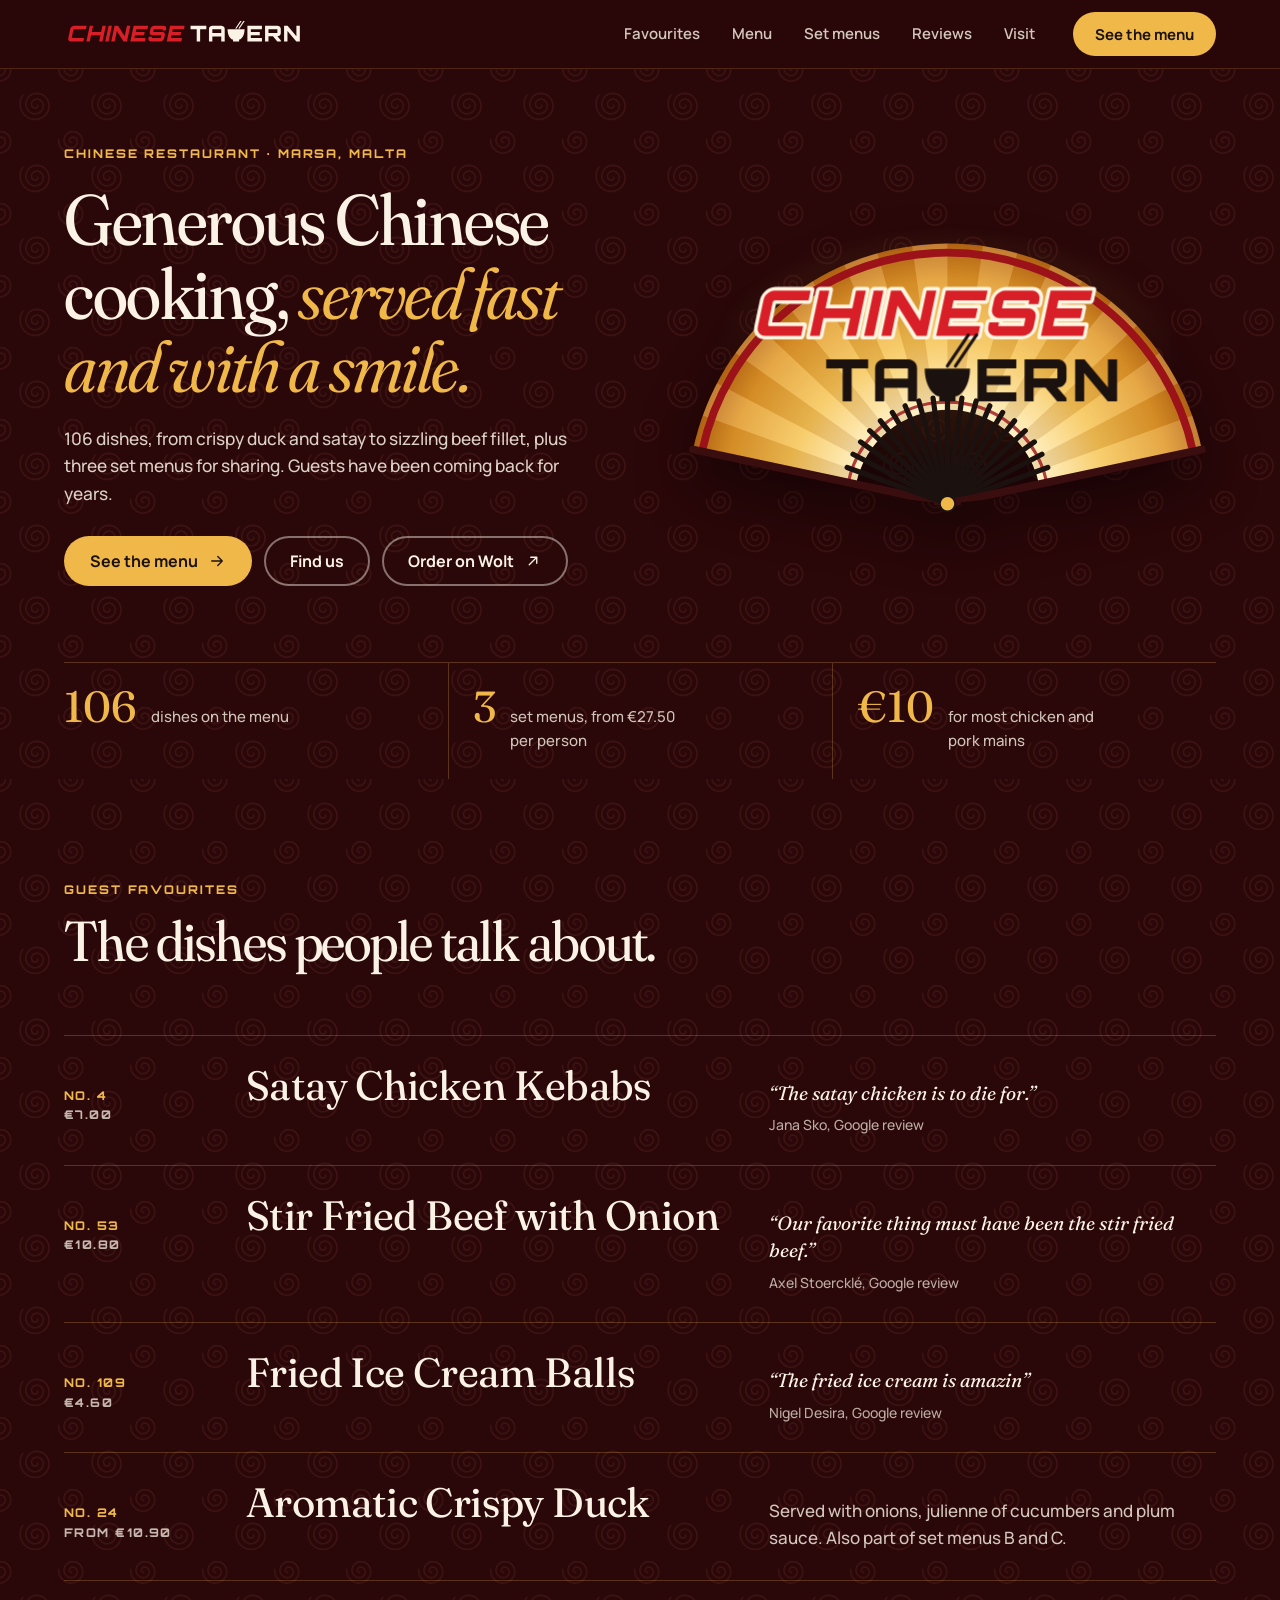
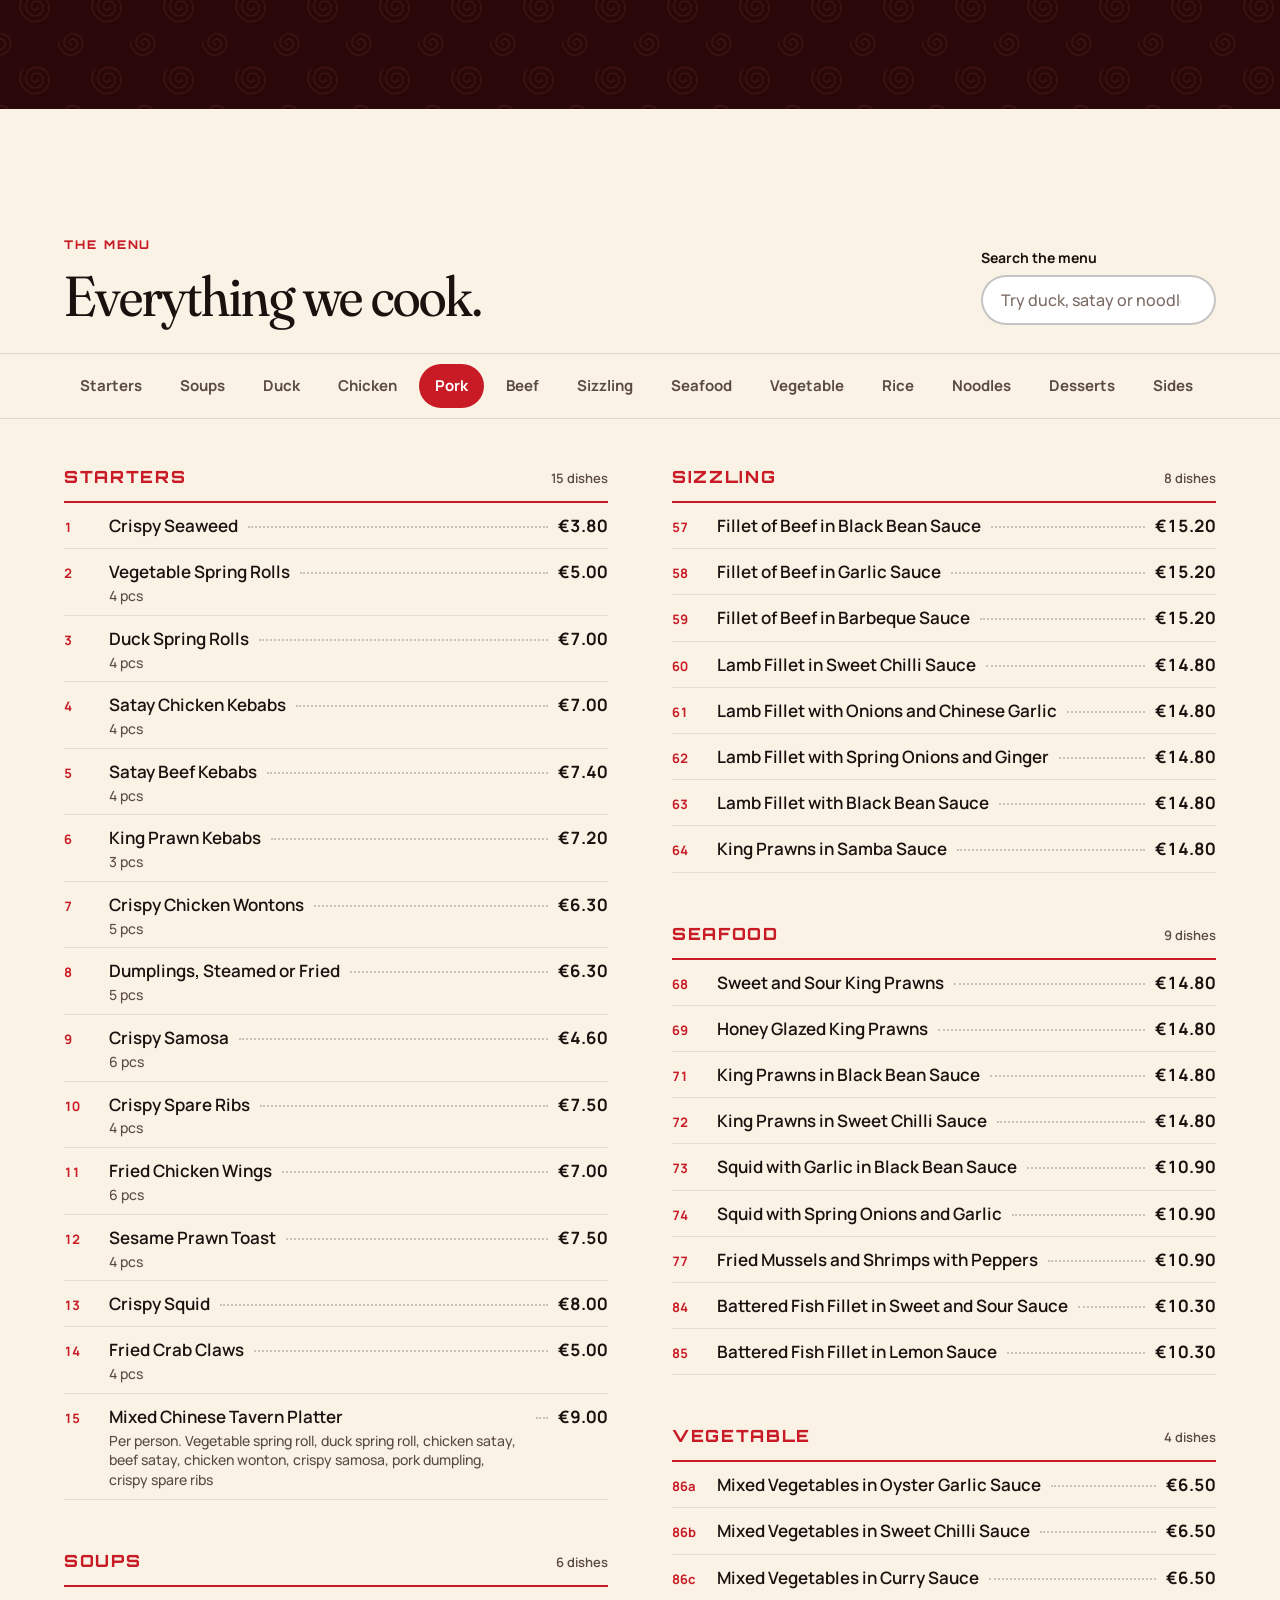
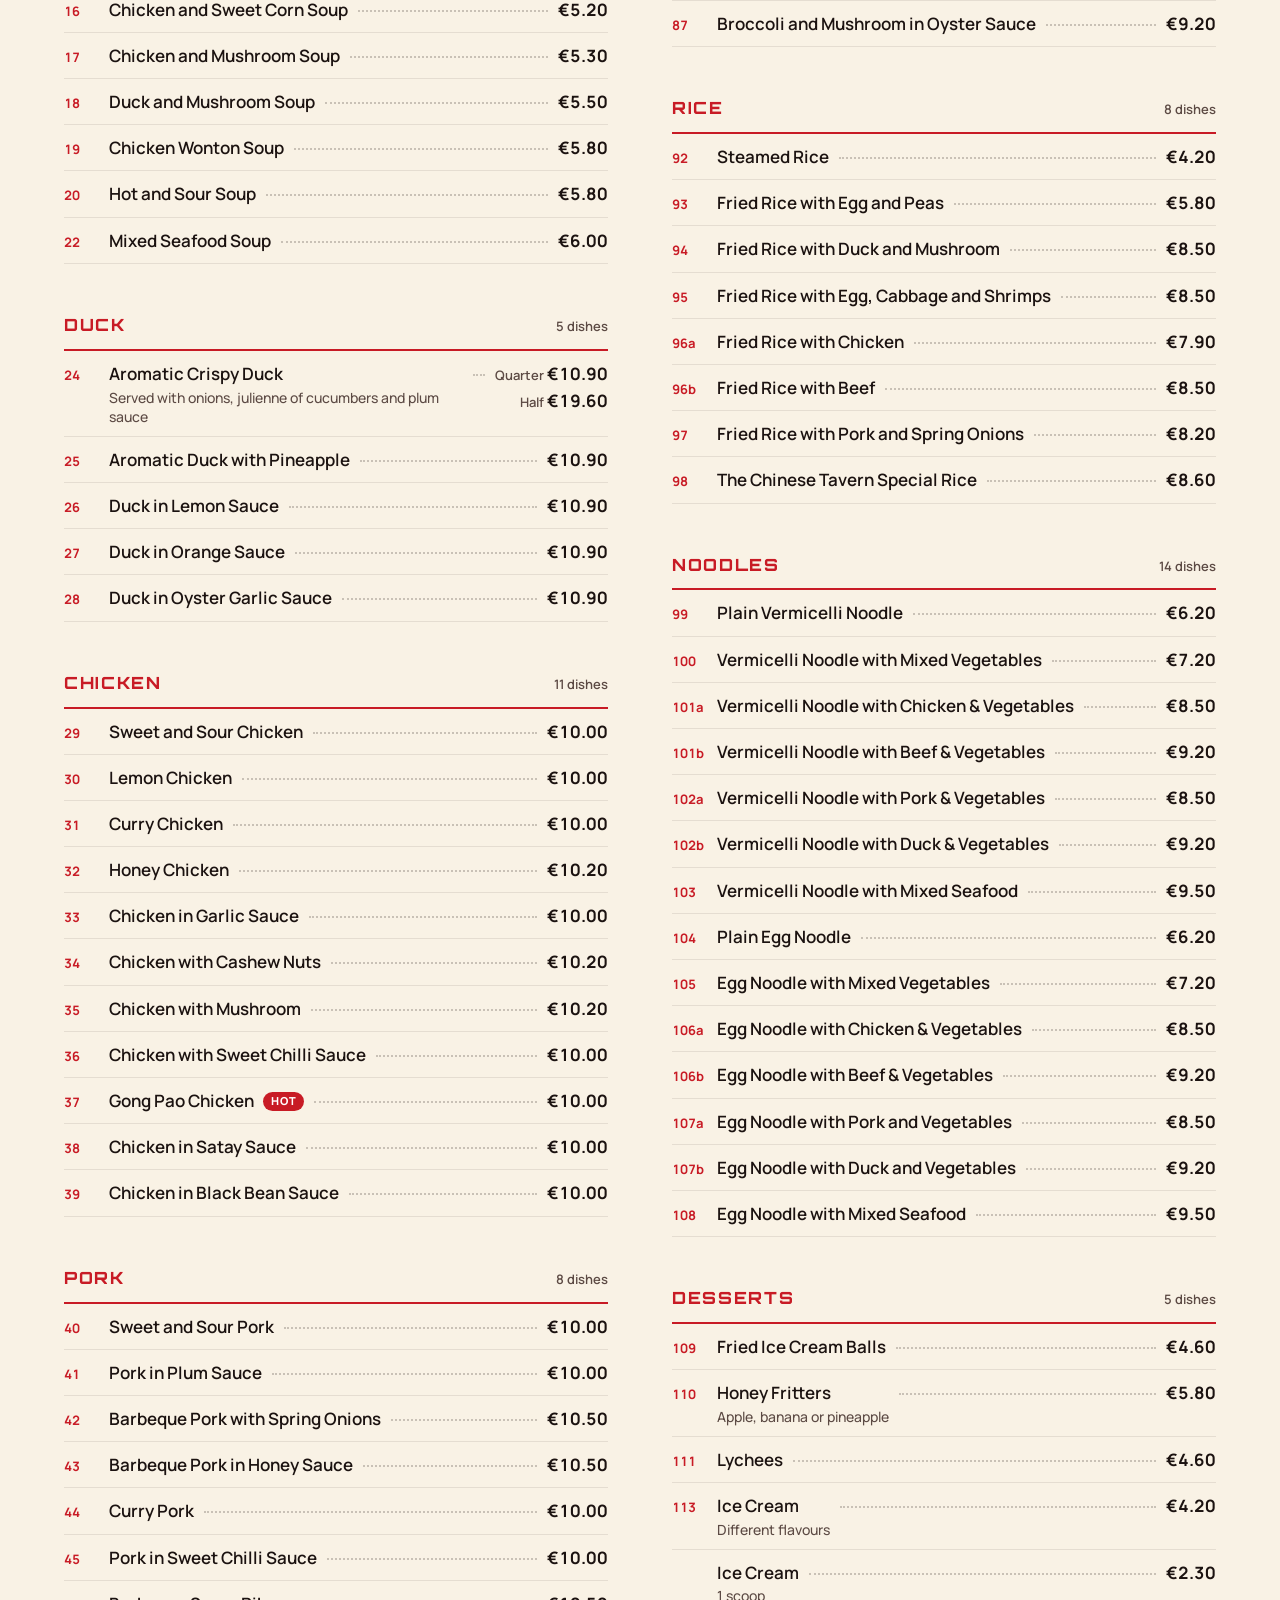
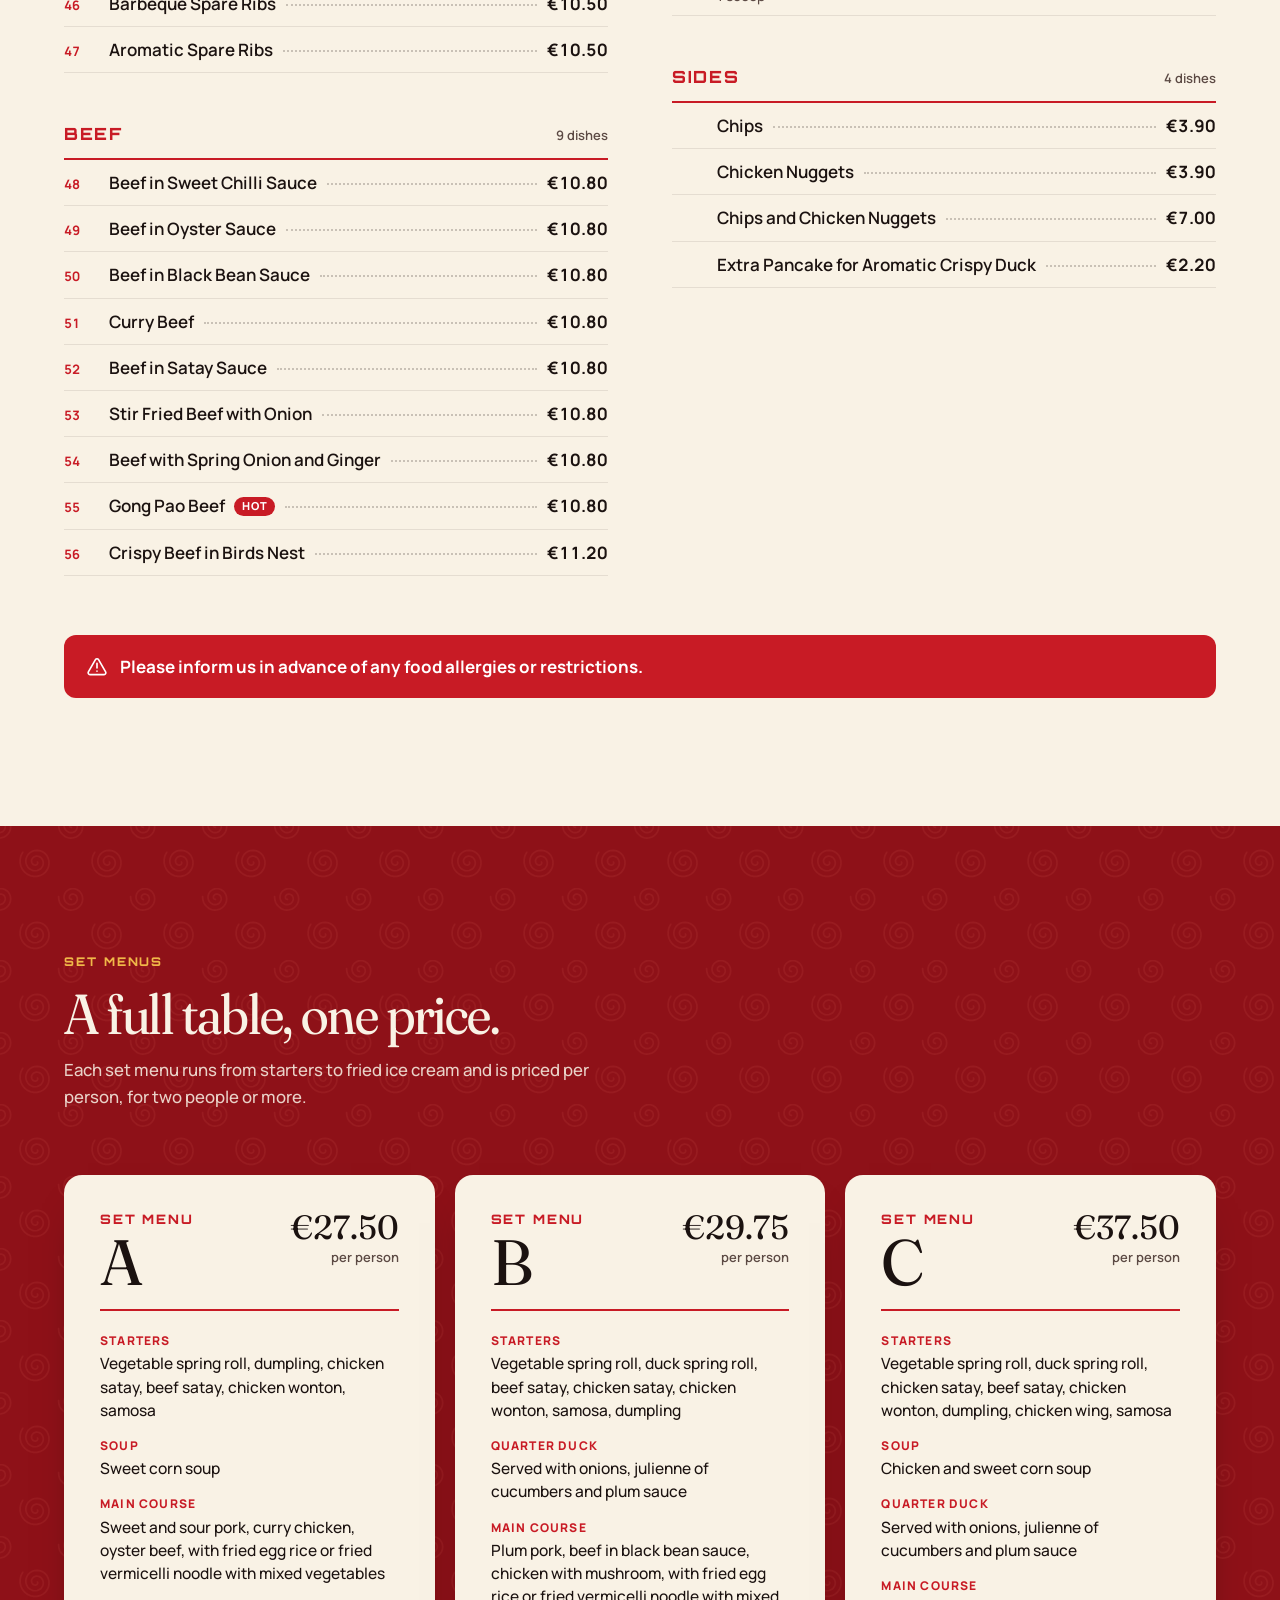
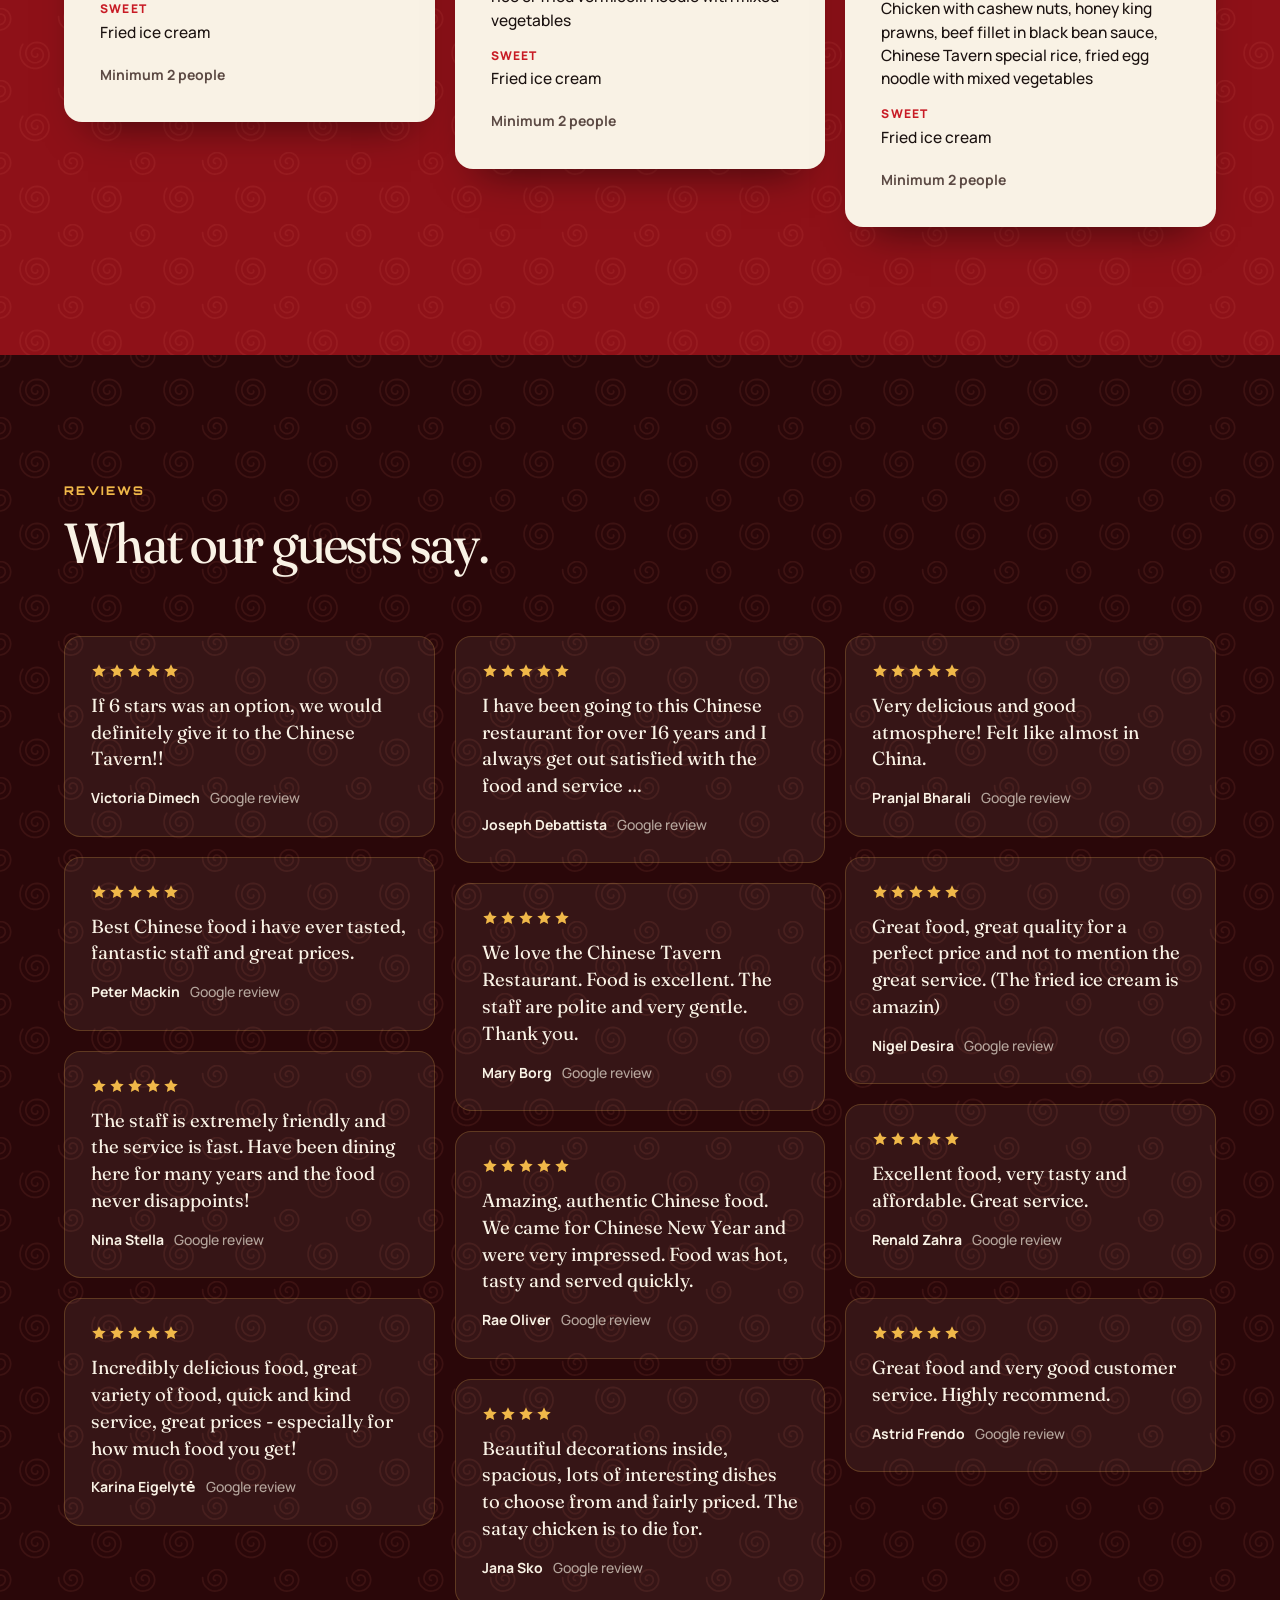
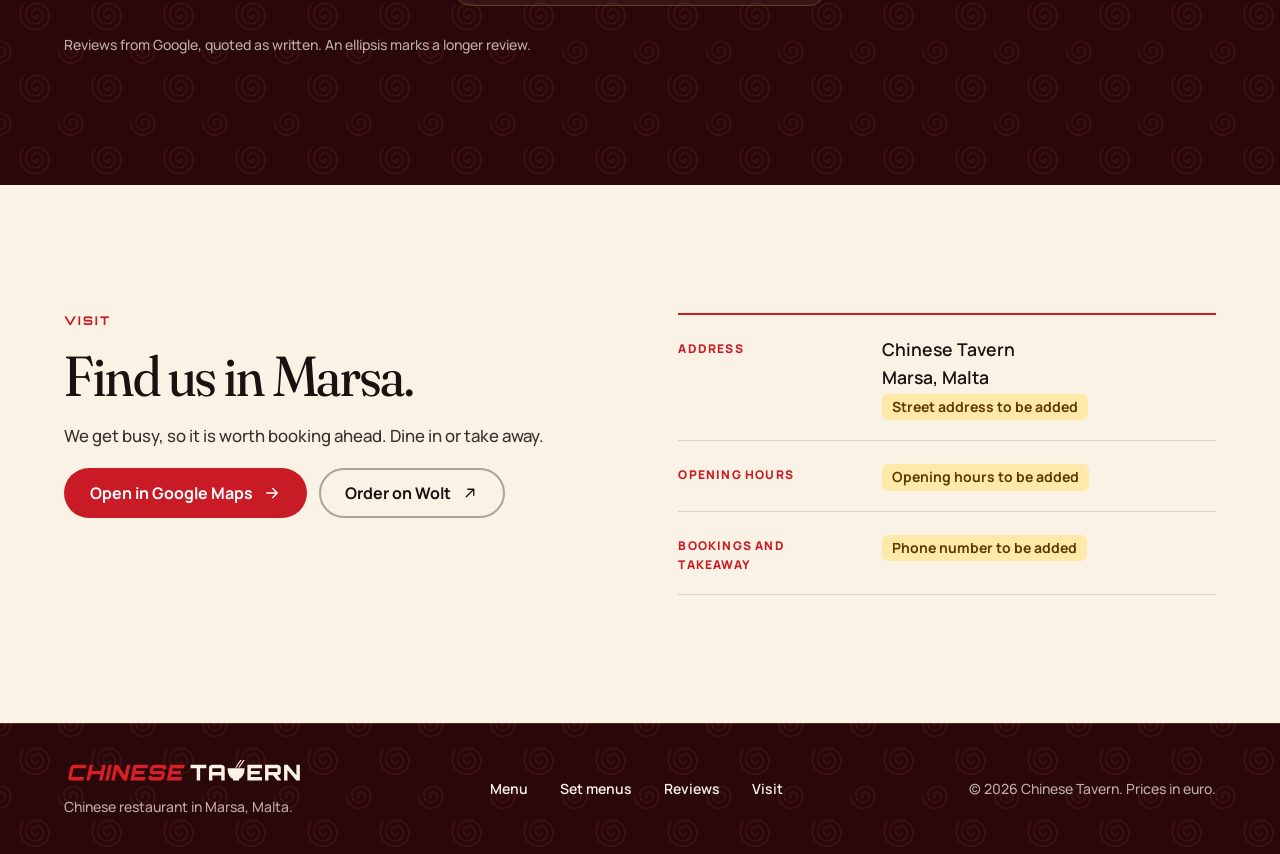
==== commit 3c4576ff: "Add Order on Wolt buttons to the hero and visit sections Co-Authored-By: Claude Fable 5.2 <noreply@a" ====
--- a/index.html
+++ b/index.html
@@ -41,6 +41,8 @@
           <div class="actions">
             <a class="btn btn-gold" href="#menu">See the menu <svg viewBox="0 0 24 24" width="18" height="18" aria-hidden="true"><path d="M5 12h14m0 0l-6-6m6 6l-6 6" fill="none" stroke="currentColor" stroke-width="1.8" stroke-linecap="round" stroke-linejoin="round"/></svg></a>
             <a class="btn btn-line" href="#visit">Find us</a>
+            <a class="btn btn-line" href="https://wolt.com/en/mlt/malta/restaurant/chinese-tavern" target="_blank" rel="noopener">Order on Wolt <svg viewBox="0 0 24 24" width="18" height="18" aria-hidden="true"><path d="M7 17L17 7m0 0H9m8 0v8" fill="none" stroke="currentColor" stroke-width="1.8" stroke-linecap="round" stroke-linejoin="round"/></svg></a>
+            <!-- Bolt Food: copy the Wolt button above, change the link and the label -->
           </div>
         </div>
         <div class="hero-art"><svg class="hero-logo" viewBox="0 0 640 372" role="img" aria-label="Chinese Tavern logo: a golden fan behind the restaurant name"><defs><radialGradient id="hero-gold" gradientUnits="userSpaceOnUse" cx="320" cy="350" r="310"><stop offset=".36" stop-color="#fff0c0"/><stop offset=".62" stop-color="#f6c556"/><stop offset=".86" stop-color="#e29a2a"/><stop offset="1" stop-color="#b96a14"/></radialGradient><mask id="fan-sweep" maskUnits="userSpaceOnUse" x="0" y="0" width="640" height="372"><path class="sweep" d="M157.9 333.0A163.0 163.0 0 0 1 482.1 333.0" pathLength="1" fill="none" stroke="#fff" stroke-width="330"/><circle cx="320" cy="350" r="16" fill="#fff"/></mask></defs><g mask="url(#fan-sweep)"><path d="M210.8 326.8L16.8 285.5A310 310 0 0 1 623.2 285.5L429.2 326.8A111.6 111.6 0 0 0 210.8 326.8Z" fill="url(#hero-gold)"/><path d="M210.8 326.8L16.8 285.5A310 310 0 0 1 28.3 245.0L215.0 312.2A111.6 111.6 0 0 0 210.8 326.8Z" fill="#5a1c00" opacity="0.1"/><path d="M215.0 312.2L28.3 245.0A310 310 0 0 1 45.3 206.4L221.1 298.3A111.6 111.6 0 0 0 215.0 312.2Z" fill="#fff" opacity="0.13"/><path d="M221.1 298.3L45.3 206.4A310 310 0 0 1 67.3 170.4L229.0 285.4A111.6 111.6 0 0 0 221.1 298.3Z" fill="#5a1c00" opacity="0.1"/><path d="M229.0 285.4L67.3 170.4A310 310 0 0 1 94.0 137.8L238.6 273.6A111.6 111.6 0 0 0 229.0 285.4Z" fill="#fff" opacity="0.13"/><path d="M238.6 273.6L94.0 137.8A310 310 0 0 1 124.9 109.1L249.8 263.3A111.6 111.6 0 0 0 238.6 273.6Z" fill="#5a1c00" opacity="0.1"/><path d="M249.8 263.3L124.9 109.1A310 310 0 0 1 159.4 84.8L262.2 254.5A111.6 111.6 0 0 0 249.8 263.3Z" fill="#fff" opacity="0.13"/><path d="M262.2 254.5L159.4 84.8A310 310 0 0 1 196.9 65.5L275.7 247.6A111.6 111.6 0 0 0 262.2 254.5Z" fill="#5a1c00" opacity="0.1"/><path d="M275.7 247.6L196.9 65.5A310 310 0 0 1 236.6 51.4L290.0 242.5A111.6 111.6 0 0 0 275.7 247.6Z" fill="#fff" opacity="0.13"/><path d="M290.0 242.5L236.6 51.4A310 310 0 0 1 277.9 42.9L304.9 239.4A111.6 111.6 0 0 0 290.0 242.5Z" fill="#5a1c00" opacity="0.1"/><path d="M304.9 239.4L277.9 42.9A310 310 0 0 1 320.0 40.0L320.0 238.4A111.6 111.6 0 0 0 304.9 239.4Z" fill="#fff" opacity="0.13"/><path d="M320.0 238.4L320.0 40.0A310 310 0 0 1 362.1 42.9L335.1 239.4A111.6 111.6 0 0 0 320.0 238.4Z" fill="#5a1c00" opacity="0.1"/><path d="M335.1 239.4L362.1 42.9A310 310 0 0 1 403.4 51.4L350.0 242.5A111.6 111.6 0 0 0 335.1 239.4Z" fill="#fff" opacity="0.13"/><path d="M350.0 242.5L403.4 51.4A310 310 0 0 1 443.1 65.5L364.3 247.6A111.6 111.6 0 0 0 350.0 242.5Z" fill="#5a1c00" opacity="0.1"/><path d="M364.3 247.6L443.1 65.5A310 310 0 0 1 480.6 84.8L377.8 254.5A111.6 111.6 0 0 0 364.3 247.6Z" fill="#fff" opacity="0.13"/><path d="M377.8 254.5L480.6 84.8A310 310 0 0 1 515.1 109.1L390.2 263.3A111.6 111.6 0 0 0 377.8 254.5Z" fill="#5a1c00" opacity="0.1"/><path d="M390.2 263.3L515.1 109.1A310 310 0 0 1 546.0 137.8L401.4 273.6A111.6 111.6 0 0 0 390.2 263.3Z" fill="#fff" opacity="0.13"/><path d="M401.4 273.6L546.0 137.8A310 310 0 0 1 572.7 170.4L411.0 285.4A111.6 111.6 0 0 0 401.4 273.6Z" fill="#5a1c00" opacity="0.1"/><path d="M411.0 285.4L572.7 170.4A310 310 0 0 1 594.7 206.4L418.9 298.3A111.6 111.6 0 0 0 411.0 285.4Z" fill="#fff" opacity="0.13"/><path d="M418.9 298.3L594.7 206.4A310 310 0 0 1 611.7 245.0L425.0 312.2A111.6 111.6 0 0 0 418.9 298.3Z" fill="#5a1c00" opacity="0.1"/><path d="M425.0 312.2L611.7 245.0A310 310 0 0 1 623.2 285.5L429.2 326.8A111.6 111.6 0 0 0 425.0 312.2Z" fill="#fff" opacity="0.13"/><path d="M27.4 287.8A299.15 299.15 0 0 1 612.6 287.8" fill="none" stroke="#9c1219" stroke-width="9.3"/><path d="M201.7 324.9A120.89999999999999 120.89999999999999 0 0 1 438.3 324.9" fill="none" stroke="#9c1219" stroke-width="3.7" opacity=".8"/><path d="M313.9 348.7L16.8 285.5" stroke="#3a0d0f" stroke-width="9.3" stroke-linecap="round"/><path d="M314.2 347.9L200.4 306.9" stroke="#1b1210" stroke-width="6.2" stroke-linecap="round"/><path d="M314.5 347.1L207.4 291.1" stroke="#1b1210" stroke-width="6.2" stroke-linecap="round"/><path d="M314.9 346.4L216.4 276.4" stroke="#1b1210" stroke-width="6.2" stroke-linecap="round"/><path d="M315.5 345.8L227.3 263.0" stroke="#1b1210" stroke-width="6.2" stroke-linecap="round"/><path d="M316.1 345.2L240.0 251.2" stroke="#1b1210" stroke-width="6.2" stroke-linecap="round"/><path d="M316.8 344.7L254.2 241.3" stroke="#1b1210" stroke-width="6.2" stroke-linecap="round"/><path d="M317.5 344.3L269.5 233.4" stroke="#1b1210" stroke-width="6.2" stroke-linecap="round"/><path d="M318.3 344.0L285.8 227.6" stroke="#1b1210" stroke-width="6.2" stroke-linecap="round"/><path d="M319.2 343.9L302.8 224.1" stroke="#1b1210" stroke-width="6.2" stroke-linecap="round"/><path d="M320.0 343.8L320.0 222.9" stroke="#1b1210" stroke-width="6.2" stroke-linecap="round"/><path d="M320.8 343.9L337.2 224.1" stroke="#1b1210" stroke-width="6.2" stroke-linecap="round"/><path d="M321.7 344.0L354.2 227.6" stroke="#1b1210" stroke-width="6.2" stroke-linecap="round"/><path d="M322.5 344.3L370.5 233.4" stroke="#1b1210" stroke-width="6.2" stroke-linecap="round"/><path d="M323.2 344.7L385.8 241.3" stroke="#1b1210" stroke-width="6.2" stroke-linecap="round"/><path d="M323.9 345.2L400.0 251.2" stroke="#1b1210" stroke-width="6.2" stroke-linecap="round"/><path d="M324.5 345.8L412.7 263.0" stroke="#1b1210" stroke-width="6.2" stroke-linecap="round"/><path d="M325.1 346.4L423.6 276.4" stroke="#1b1210" stroke-width="6.2" stroke-linecap="round"/><path d="M325.5 347.1L432.6 291.1" stroke="#1b1210" stroke-width="6.2" stroke-linecap="round"/><path d="M325.8 347.9L439.6 306.9" stroke="#1b1210" stroke-width="6.2" stroke-linecap="round"/><path d="M326.1 348.7L623.2 285.5" stroke="#3a0d0f" stroke-width="9.3" stroke-linecap="round"/><circle cx="320" cy="350" r="9.3" fill="#f0b849" stroke="#1b1210" stroke-width="2.5"/></g><g class="hero-words"><path transform="translate(87.4 150.0) skewX(-12)" d="M15.3 0Q12.2 0 9.7 -1.5Q7.2 -3 5.7 -5.5Q4.2 -8 4.2 -11.1V-42.9Q4.2 -46 5.7 -48.5Q7.2 -51 9.7 -52.5Q12.2 -54 15.3 -54H58V-42.3H18.3Q17.1 -42.3 16.5 -41.7Q15.8 -41.1 15.8 -39.8V-14.2Q15.8 -13 16.5 -12.3Q17.1 -11.7 18.3 -11.7H58V0ZM68.6 0V-54H80.2V-32.9H112.1V-54H123.8V0H112.1V-21.1H80.2V0ZM133.2 0V-54H144.7V0ZM153.8 0V-54H165.8L196.1 -18V-54H207.8V0H195.8L165.4 -36.1V0ZM219.1 0V-54H268.9V-42.3H230.8V-32.9H261.5V-21.1H230.8V-11.7H268.9V0ZM290 0Q287 0 284.5 -1.5Q281.9 -3 280.4 -5.5Q278.9 -8.1 278.9 -11.1V-16.1H290.6V-11.7H321.1V-21.1H290Q287 -21.1 284.5 -22.6Q281.9 -24.1 280.4 -26.7Q278.9 -29.2 278.9 -32.2V-42.9Q278.9 -46 280.4 -48.5Q281.9 -51 284.5 -52.5Q287 -54 290 -54H321.8Q324.8 -54 327.3 -52.5Q329.9 -51 331.4 -48.5Q332.9 -46 332.9 -42.9V-37.9H321.1V-42.3H290.6V-32.9H321.8Q324.8 -32.9 327.3 -31.4Q329.9 -29.8 331.4 -27.3Q332.9 -24.8 332.9 -21.8V-11.1Q332.9 -8.1 331.4 -5.5Q329.9 -3 327.3 -1.5Q324.8 0 321.8 0ZM344 0V-54H393.9V-42.3H355.8V-32.9H386.5V-21.1H355.8V-11.7H393.9V0Z" fill="#d81e27" stroke="#fff6e2" stroke-width="8.6" stroke-linejoin="round" paint-order="stroke"/><path d="M195 228V188.8H175.4V178H225.4V188.8H205.8V228ZM233.7 228V188.3Q233.7 185.4 235.1 183.1Q236.5 180.8 238.9 179.4Q241.2 178 244 178H273.4Q276.2 178 278.5 179.4Q280.9 180.8 282.3 183.1Q283.7 185.4 283.7 188.3V228H272.8V211.9H244.5V228ZM244.5 201.1H272.8V188.8H244.5ZM355.8 228V178H402V188.8H366.7V197.6H395.1V208.4H366.7V217.2H402V228ZM450.7 228 436.8 211.6H422.6V228H411.8V178.1H451.5Q454.3 178.1 456.7 179.5Q459 180.8 460.4 183.2Q461.8 185.6 461.8 188.3V201.3Q461.8 204 460.4 206.4Q459 208.8 456.7 210.2Q454.3 211.5 451.5 211.5H450.9L461.8 224.3V228ZM422.6 200.7H450.9V188.8H422.6ZM472.1 228V178H483.2L511.2 211.3V178H522.1V228H511L482.9 194.5V228Z" fill="#1b1210"/><path d="M292.8 189.0h54.0c0 21.0 -10.8 33.0 -17.3 33.0v6.0h-19.4v-6.0c-6.5 0 -17.3 -12.0 -17.3 -33.0z" fill="#1b1210"/><path d="M319.8 186.0L344.8 149.0" stroke="#1b1210" stroke-width="3.8" stroke-linecap="round"/><path d="M329.5 186.0L354.5 149.0" stroke="#1b1210" stroke-width="3.8" stroke-linecap="round"/></g></svg></div>
@@ -113,7 +115,7 @@
           <p class="eyebrow">Visit</p>
           <h2>Find us in Marsa.</h2>
           <p class="sub">We get busy, so it is worth booking ahead. Dine in or take away.</p>
-          <a class="btn btn-red" href="https://www.google.com/maps/search/?api=1&amp;query=Chinese+Tavern+Marsa+Malta" target="_blank" rel="noopener">Open in Google Maps <svg viewBox="0 0 24 24" width="18" height="18" aria-hidden="true"><path d="M5 12h14m0 0l-6-6m6 6l-6 6" fill="none" stroke="currentColor" stroke-width="1.8" stroke-linecap="round" stroke-linejoin="round"/></svg></a>
+          <div class="actions"><a class="btn btn-red" href="https://www.google.com/maps/search/?api=1&amp;query=Chinese+Tavern+Marsa+Malta" target="_blank" rel="noopener">Open in Google Maps <svg viewBox="0 0 24 24" width="18" height="18" aria-hidden="true"><path d="M5 12h14m0 0l-6-6m6 6l-6 6" fill="none" stroke="currentColor" stroke-width="1.8" stroke-linecap="round" stroke-linejoin="round"/></svg></a><a class="btn btn-ink" href="https://wolt.com/en/mlt/malta/restaurant/chinese-tavern" target="_blank" rel="noopener">Order on Wolt <svg viewBox="0 0 24 24" width="18" height="18" aria-hidden="true"><path d="M7 17L17 7m0 0H9m8 0v8" fill="none" stroke="currentColor" stroke-width="1.8" stroke-linecap="round" stroke-linejoin="round"/></svg></a></div>
         </div>
         <dl class="details">
           <div><dt>Address</dt><dd>Chinese Tavern<br>Marsa, Malta<br><span class="todo">Street address to be added</span></dd></div>
--- a/styles.css
+++ b/styles.css
@@ -71,6 +71,9 @@
 .btn-line:hover { border-color: var(--cream); background: rgba(249, 242, 229, 0.08); }
 .btn-red { background: var(--red); color: #fff; }
 .btn-red:hover { background: var(--lacquer); }
+.btn-ink { border-color: rgba(27, 18, 16, 0.35); color: var(--ink); }
+.btn-ink:hover { border-color: var(--ink); background: rgba(27, 18, 16, 0.06); }
+.btn-line:hover svg, .btn-ink:hover svg { transform: translate(3px, -3px); }
 
 /* Nav */
 .nav { position: sticky; top: 0; z-index: 40; background: rgba(42, 7, 9, 0.9); -webkit-backdrop-filter: blur(12px); backdrop-filter: blur(12px); border-bottom: 1px solid rgba(240, 184, 73, 0.18); }
@@ -172,6 +175,7 @@
 /* Visit */
 .visit-grid { display: grid; grid-template-columns: minmax(0, 1fr) minmax(0, 1fr); gap: clamp(32px, 6vw, 96px); align-items: start; }
 .visit-grid > div:first-child { display: grid; gap: 18px; justify-items: start; }
+.visit .actions { margin-top: 0; }
 .details { display: grid; border-top: 2px solid var(--red); }
 .details > div { display: grid; grid-template-columns: 180px 1fr; gap: 6px 24px; padding: 20px 0; border-bottom: 1px solid rgba(27, 18, 16, 0.14); }
 .details dt { font-size: 12px; font-weight: 800; letter-spacing: 0.1em; text-transform: uppercase; color: var(--red); padding-top: 4px; }
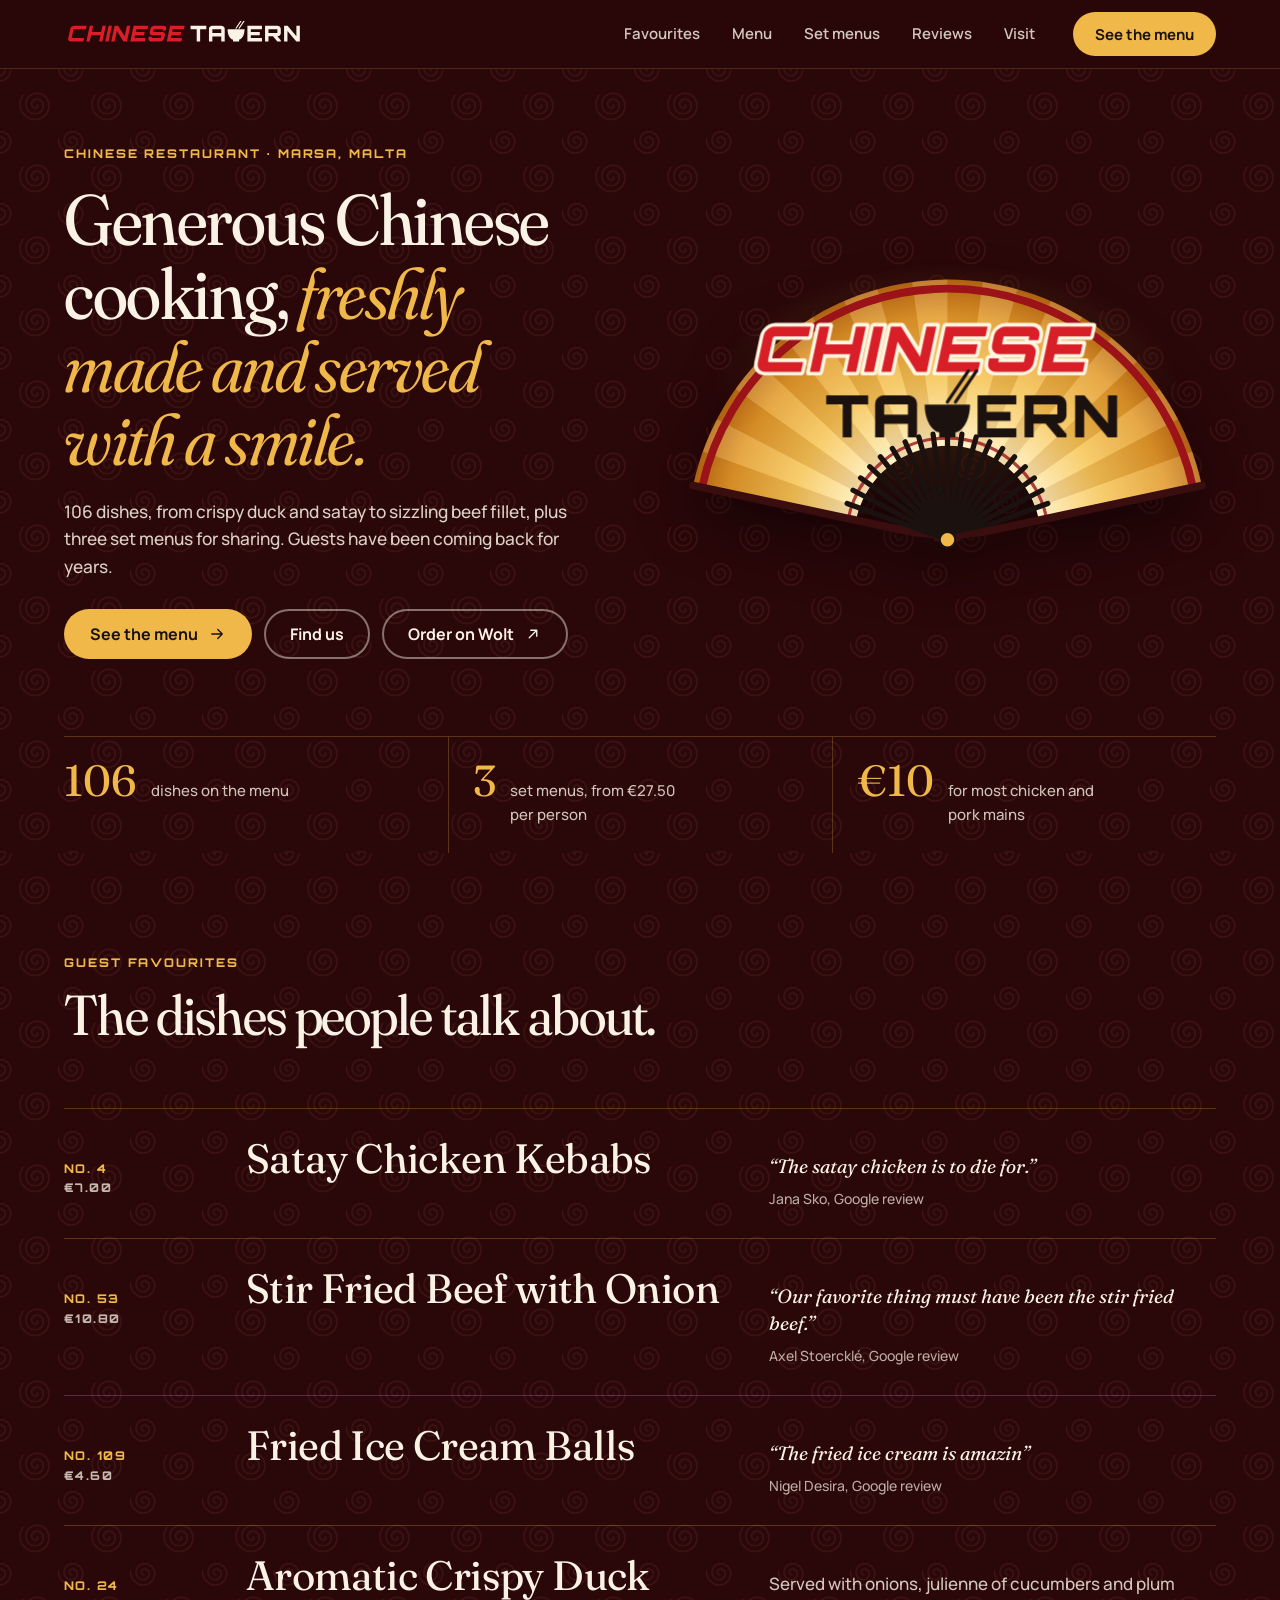
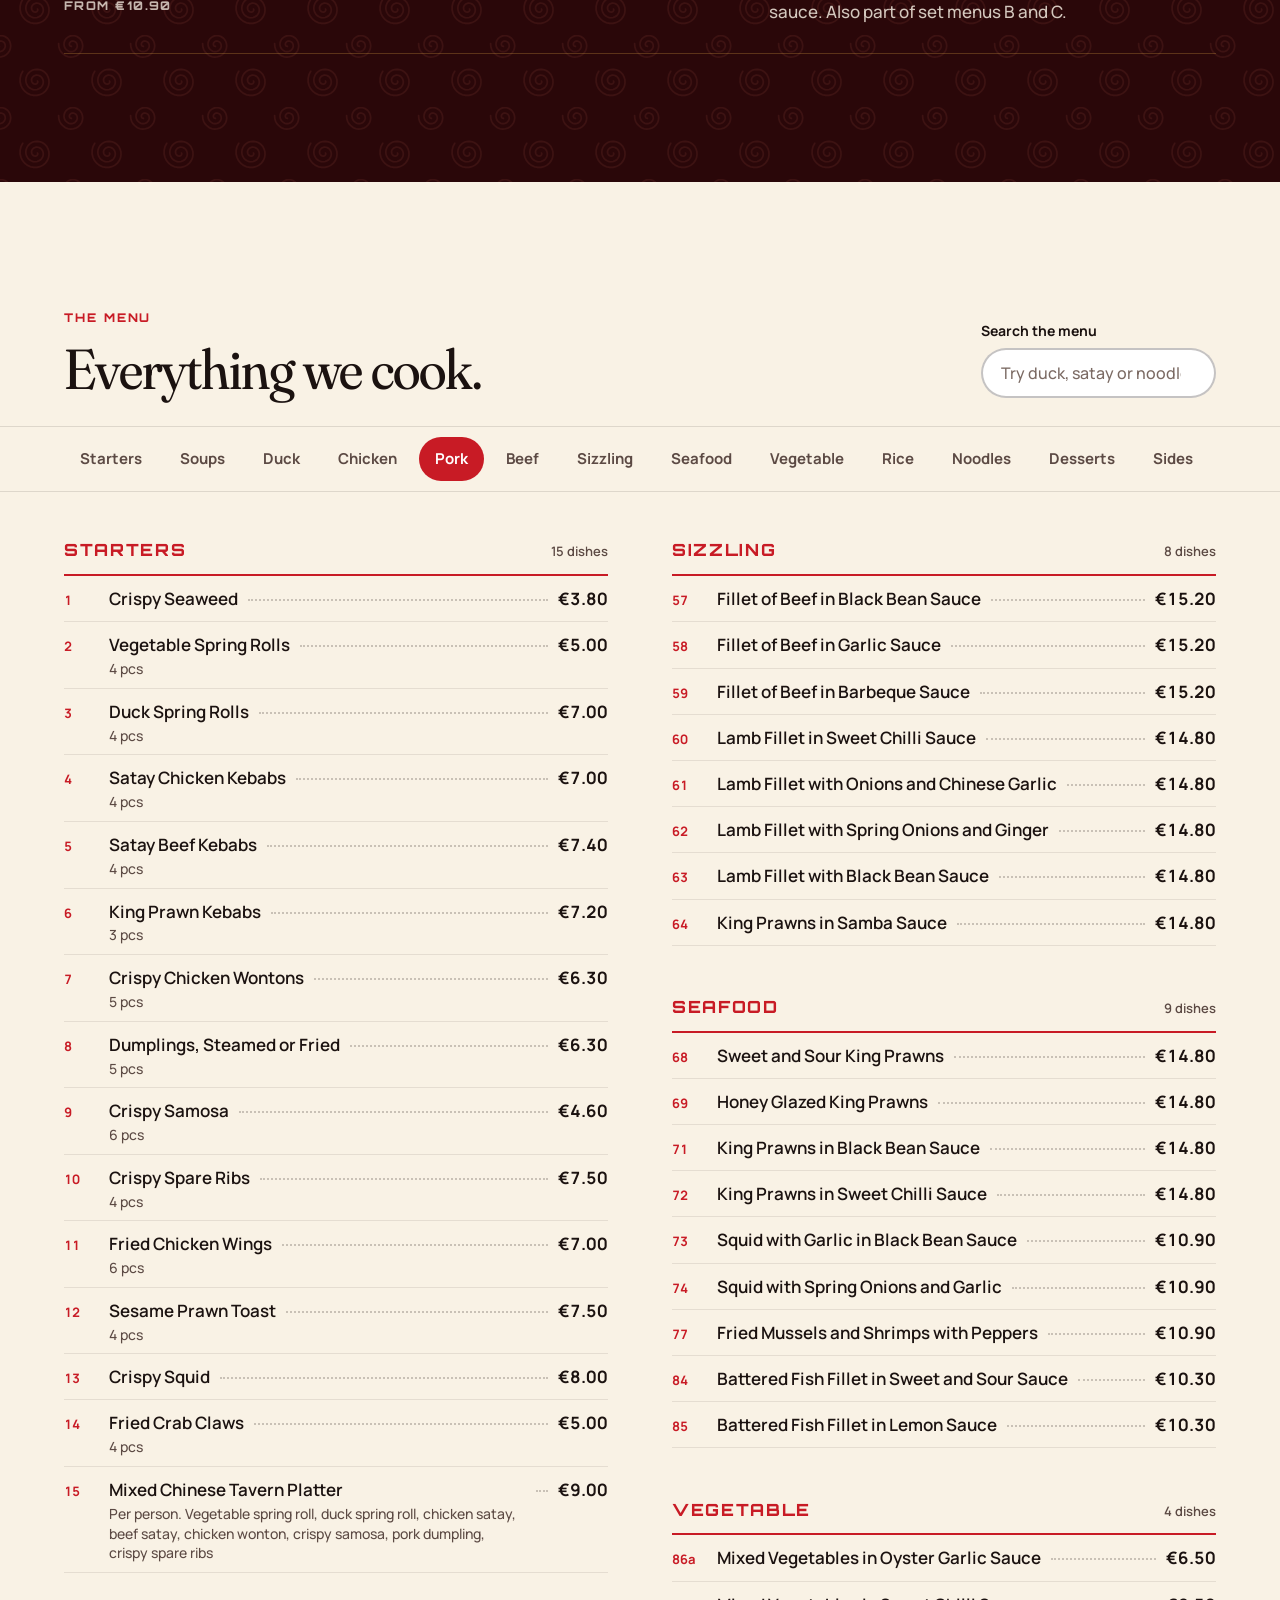
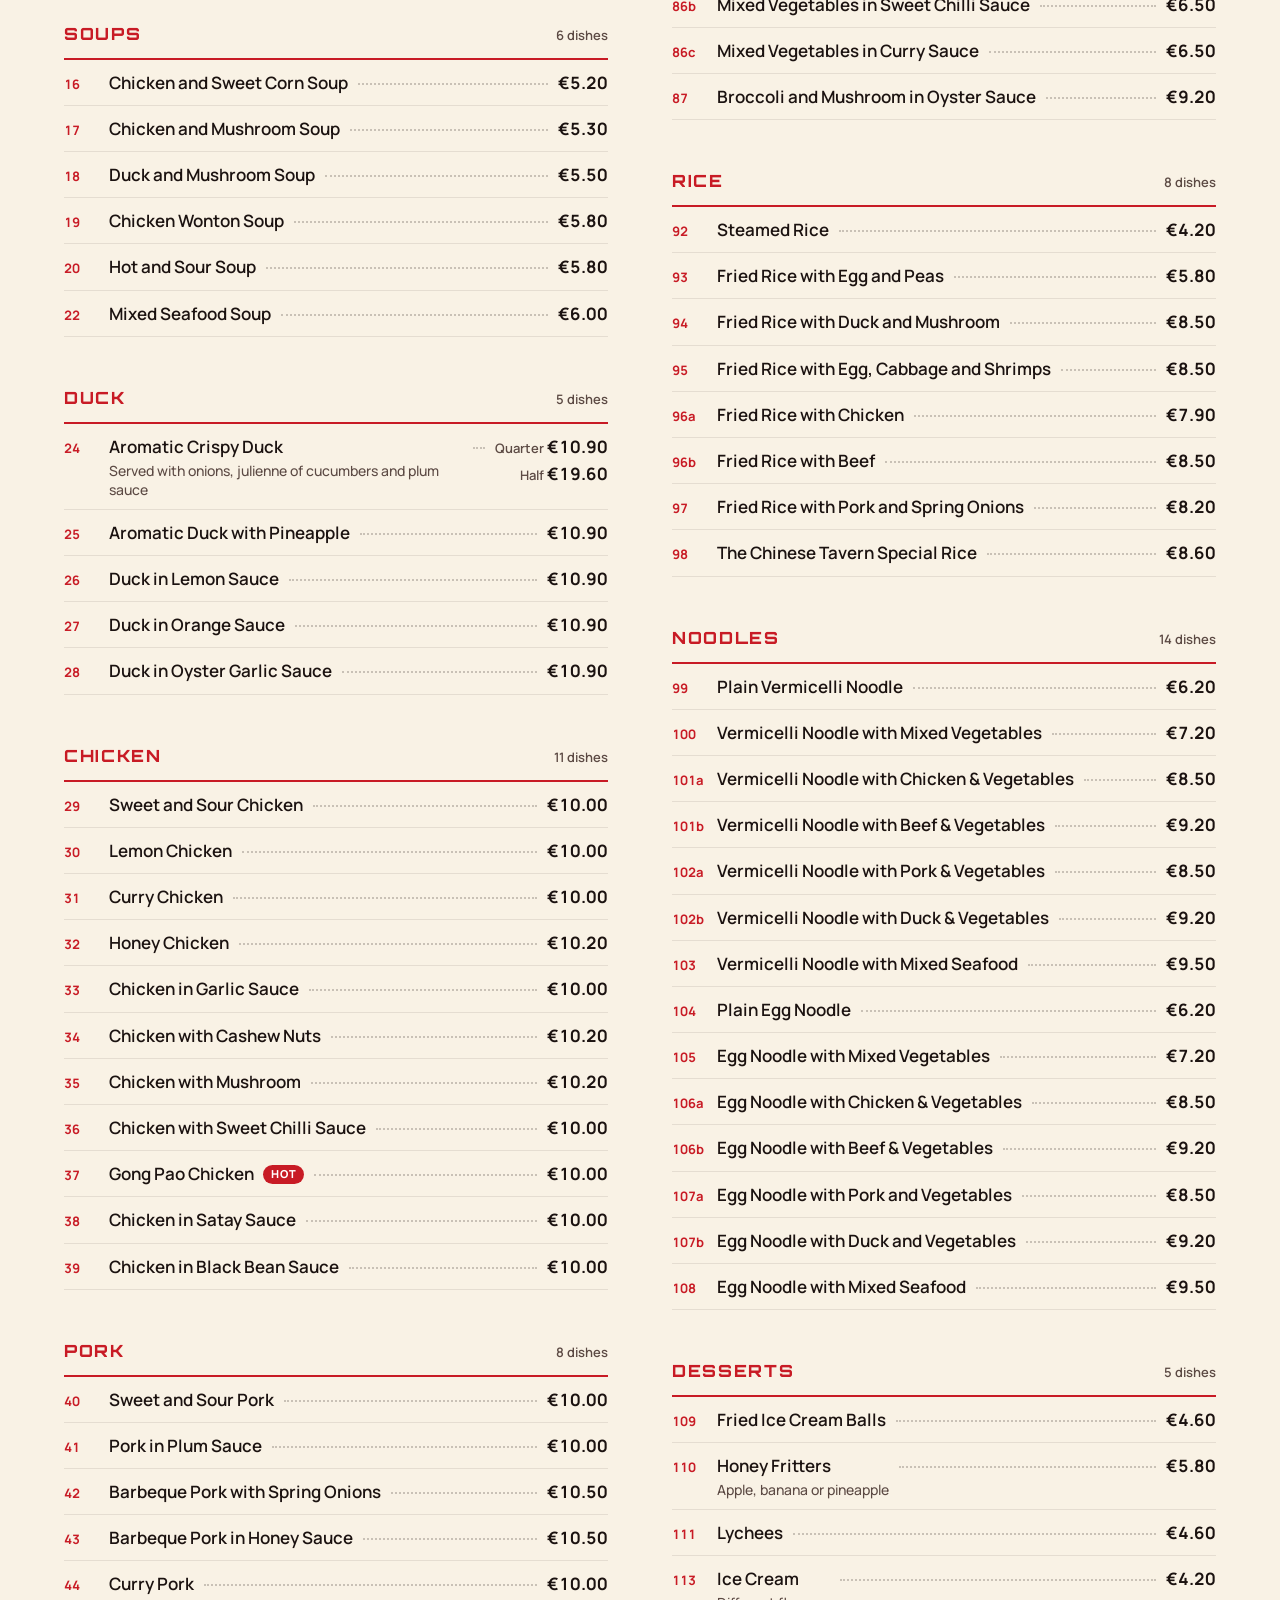
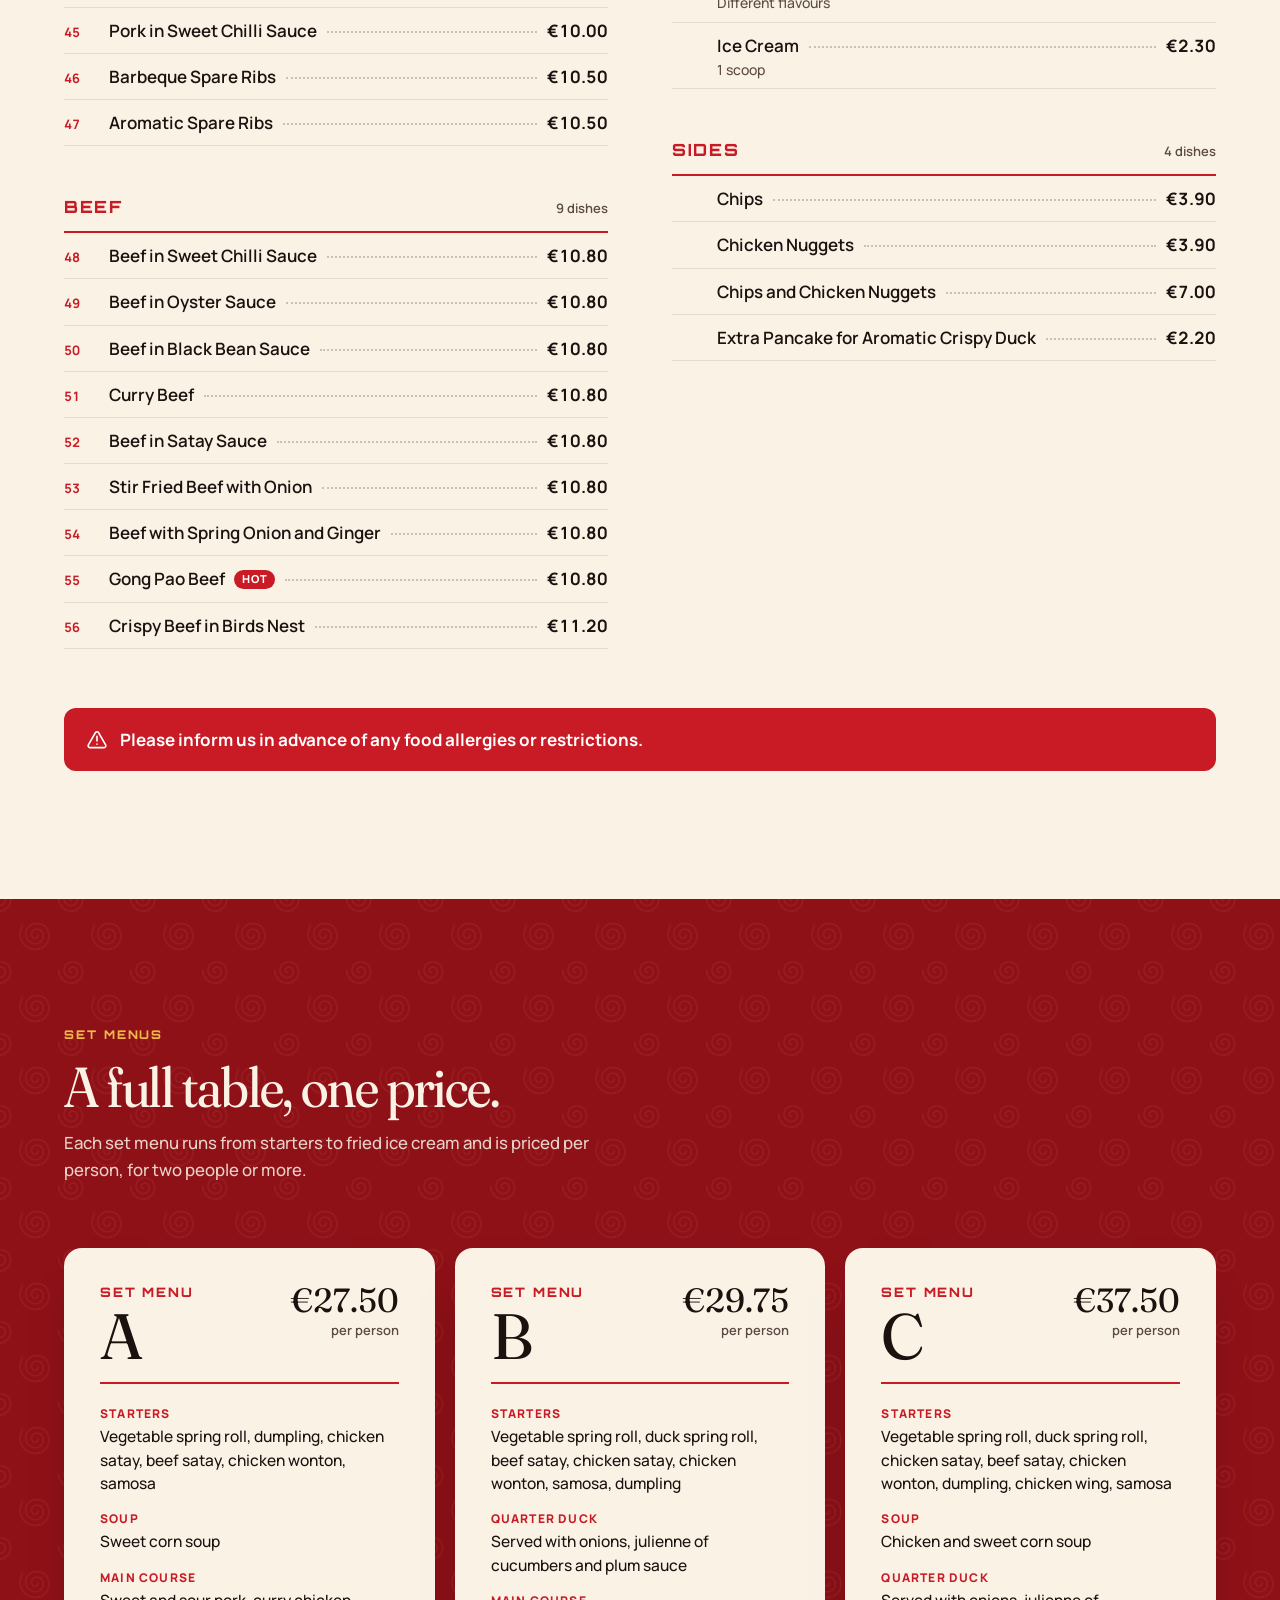
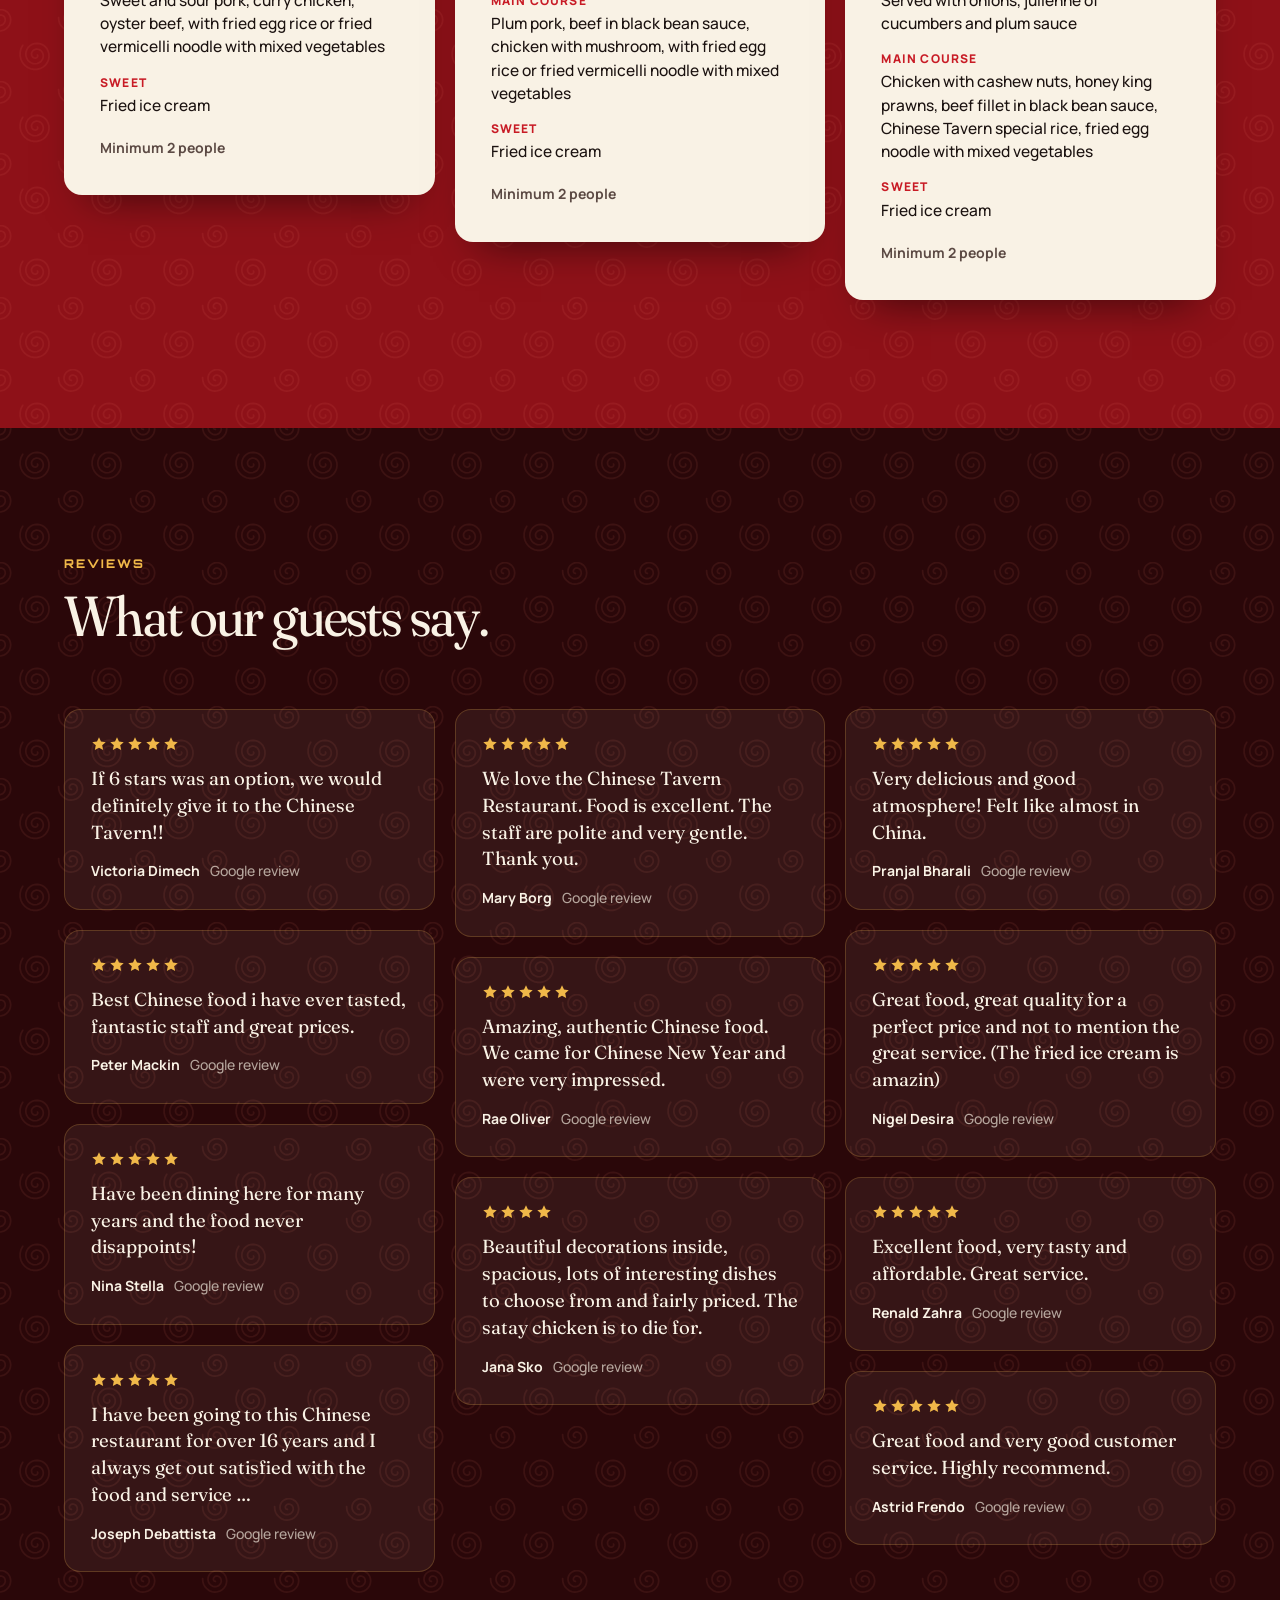
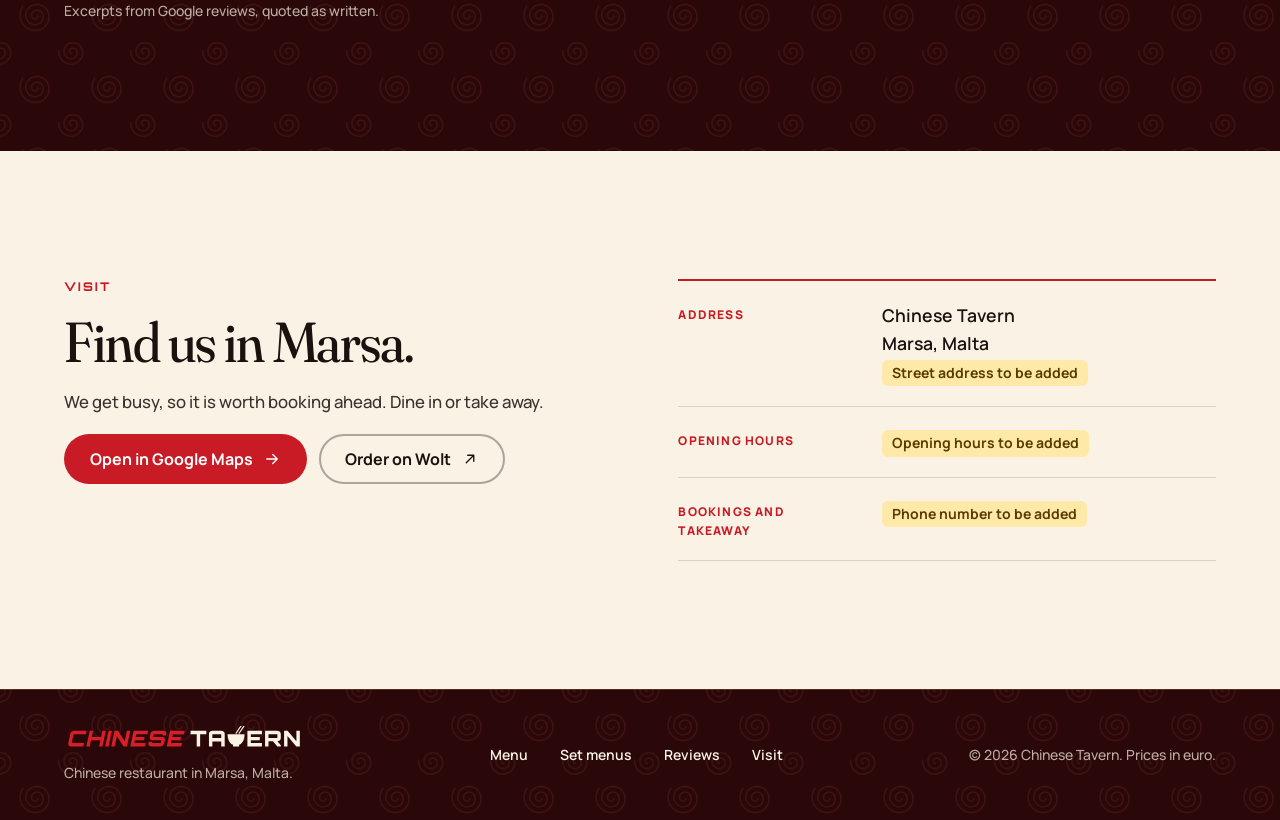
==== commit f7506f9a: "Remove references to speed of service from the restaurant site Co-Authored-By: Claude Fable 5.2 <nor" ====
--- a/index.html
+++ b/index.html
@@ -36,13 +36,12 @@
       <div class="wrap hero-grid">
         <div class="hero-copy">
           <p class="eyebrow">Chinese restaurant <span aria-hidden="true">·</span> Marsa, Malta</p>
-          <h1>Generous Chinese cooking, <em>served fast and with a smile.</em></h1>
+          <h1>Generous Chinese cooking, <em>freshly made and served with a smile.</em></h1>
           <p class="lede">106 dishes, from crispy duck and satay to sizzling beef fillet, plus three set menus for sharing. Guests have been coming back for years.</p>
           <div class="actions">
             <a class="btn btn-gold" href="#menu">See the menu <svg viewBox="0 0 24 24" width="18" height="18" aria-hidden="true"><path d="M5 12h14m0 0l-6-6m6 6l-6 6" fill="none" stroke="currentColor" stroke-width="1.8" stroke-linecap="round" stroke-linejoin="round"/></svg></a>
             <a class="btn btn-line" href="#visit">Find us</a>
             <a class="btn btn-line" href="https://wolt.com/en/mlt/malta/restaurant/chinese-tavern" target="_blank" rel="noopener">Order on Wolt <svg viewBox="0 0 24 24" width="18" height="18" aria-hidden="true"><path d="M7 17L17 7m0 0H9m8 0v8" fill="none" stroke="currentColor" stroke-width="1.8" stroke-linecap="round" stroke-linejoin="round"/></svg></a>
-            <!-- Bolt Food: copy the Wolt button above, change the link and the label -->
           </div>
         </div>
         <div class="hero-art"><svg class="hero-logo" viewBox="0 0 640 372" role="img" aria-label="Chinese Tavern logo: a golden fan behind the restaurant name"><defs><radialGradient id="hero-gold" gradientUnits="userSpaceOnUse" cx="320" cy="350" r="310"><stop offset=".36" stop-color="#fff0c0"/><stop offset=".62" stop-color="#f6c556"/><stop offset=".86" stop-color="#e29a2a"/><stop offset="1" stop-color="#b96a14"/></radialGradient><mask id="fan-sweep" maskUnits="userSpaceOnUse" x="0" y="0" width="640" height="372"><path class="sweep" d="M157.9 333.0A163.0 163.0 0 0 1 482.1 333.0" pathLength="1" fill="none" stroke="#fff" stroke-width="330"/><circle cx="320" cy="350" r="16" fill="#fff"/></mask></defs><g mask="url(#fan-sweep)"><path d="M210.8 326.8L16.8 285.5A310 310 0 0 1 623.2 285.5L429.2 326.8A111.6 111.6 0 0 0 210.8 326.8Z" fill="url(#hero-gold)"/><path d="M210.8 326.8L16.8 285.5A310 310 0 0 1 28.3 245.0L215.0 312.2A111.6 111.6 0 0 0 210.8 326.8Z" fill="#5a1c00" opacity="0.1"/><path d="M215.0 312.2L28.3 245.0A310 310 0 0 1 45.3 206.4L221.1 298.3A111.6 111.6 0 0 0 215.0 312.2Z" fill="#fff" opacity="0.13"/><path d="M221.1 298.3L45.3 206.4A310 310 0 0 1 67.3 170.4L229.0 285.4A111.6 111.6 0 0 0 221.1 298.3Z" fill="#5a1c00" opacity="0.1"/><path d="M229.0 285.4L67.3 170.4A310 310 0 0 1 94.0 137.8L238.6 273.6A111.6 111.6 0 0 0 229.0 285.4Z" fill="#fff" opacity="0.13"/><path d="M238.6 273.6L94.0 137.8A310 310 0 0 1 124.9 109.1L249.8 263.3A111.6 111.6 0 0 0 238.6 273.6Z" fill="#5a1c00" opacity="0.1"/><path d="M249.8 263.3L124.9 109.1A310 310 0 0 1 159.4 84.8L262.2 254.5A111.6 111.6 0 0 0 249.8 263.3Z" fill="#fff" opacity="0.13"/><path d="M262.2 254.5L159.4 84.8A310 310 0 0 1 196.9 65.5L275.7 247.6A111.6 111.6 0 0 0 262.2 254.5Z" fill="#5a1c00" opacity="0.1"/><path d="M275.7 247.6L196.9 65.5A310 310 0 0 1 236.6 51.4L290.0 242.5A111.6 111.6 0 0 0 275.7 247.6Z" fill="#fff" opacity="0.13"/><path d="M290.0 242.5L236.6 51.4A310 310 0 0 1 277.9 42.9L304.9 239.4A111.6 111.6 0 0 0 290.0 242.5Z" fill="#5a1c00" opacity="0.1"/><path d="M304.9 239.4L277.9 42.9A310 310 0 0 1 320.0 40.0L320.0 238.4A111.6 111.6 0 0 0 304.9 239.4Z" fill="#fff" opacity="0.13"/><path d="M320.0 238.4L320.0 40.0A310 310 0 0 1 362.1 42.9L335.1 239.4A111.6 111.6 0 0 0 320.0 238.4Z" fill="#5a1c00" opacity="0.1"/><path d="M335.1 239.4L362.1 42.9A310 310 0 0 1 403.4 51.4L350.0 242.5A111.6 111.6 0 0 0 335.1 239.4Z" fill="#fff" opacity="0.13"/><path d="M350.0 242.5L403.4 51.4A310 310 0 0 1 443.1 65.5L364.3 247.6A111.6 111.6 0 0 0 350.0 242.5Z" fill="#5a1c00" opacity="0.1"/><path d="M364.3 247.6L443.1 65.5A310 310 0 0 1 480.6 84.8L377.8 254.5A111.6 111.6 0 0 0 364.3 247.6Z" fill="#fff" opacity="0.13"/><path d="M377.8 254.5L480.6 84.8A310 310 0 0 1 515.1 109.1L390.2 263.3A111.6 111.6 0 0 0 377.8 254.5Z" fill="#5a1c00" opacity="0.1"/><path d="M390.2 263.3L515.1 109.1A310 310 0 0 1 546.0 137.8L401.4 273.6A111.6 111.6 0 0 0 390.2 263.3Z" fill="#fff" opacity="0.13"/><path d="M401.4 273.6L546.0 137.8A310 310 0 0 1 572.7 170.4L411.0 285.4A111.6 111.6 0 0 0 401.4 273.6Z" fill="#5a1c00" opacity="0.1"/><path d="M411.0 285.4L572.7 170.4A310 310 0 0 1 594.7 206.4L418.9 298.3A111.6 111.6 0 0 0 411.0 285.4Z" fill="#fff" opacity="0.13"/><path d="M418.9 298.3L594.7 206.4A310 310 0 0 1 611.7 245.0L425.0 312.2A111.6 111.6 0 0 0 418.9 298.3Z" fill="#5a1c00" opacity="0.1"/><path d="M425.0 312.2L611.7 245.0A310 310 0 0 1 623.2 285.5L429.2 326.8A111.6 111.6 0 0 0 425.0 312.2Z" fill="#fff" opacity="0.13"/><path d="M27.4 287.8A299.15 299.15 0 0 1 612.6 287.8" fill="none" stroke="#9c1219" stroke-width="9.3"/><path d="M201.7 324.9A120.89999999999999 120.89999999999999 0 0 1 438.3 324.9" fill="none" stroke="#9c1219" stroke-width="3.7" opacity=".8"/><path d="M313.9 348.7L16.8 285.5" stroke="#3a0d0f" stroke-width="9.3" stroke-linecap="round"/><path d="M314.2 347.9L200.4 306.9" stroke="#1b1210" stroke-width="6.2" stroke-linecap="round"/><path d="M314.5 347.1L207.4 291.1" stroke="#1b1210" stroke-width="6.2" stroke-linecap="round"/><path d="M314.9 346.4L216.4 276.4" stroke="#1b1210" stroke-width="6.2" stroke-linecap="round"/><path d="M315.5 345.8L227.3 263.0" stroke="#1b1210" stroke-width="6.2" stroke-linecap="round"/><path d="M316.1 345.2L240.0 251.2" stroke="#1b1210" stroke-width="6.2" stroke-linecap="round"/><path d="M316.8 344.7L254.2 241.3" stroke="#1b1210" stroke-width="6.2" stroke-linecap="round"/><path d="M317.5 344.3L269.5 233.4" stroke="#1b1210" stroke-width="6.2" stroke-linecap="round"/><path d="M318.3 344.0L285.8 227.6" stroke="#1b1210" stroke-width="6.2" stroke-linecap="round"/><path d="M319.2 343.9L302.8 224.1" stroke="#1b1210" stroke-width="6.2" stroke-linecap="round"/><path d="M320.0 343.8L320.0 222.9" stroke="#1b1210" stroke-width="6.2" stroke-linecap="round"/><path d="M320.8 343.9L337.2 224.1" stroke="#1b1210" stroke-width="6.2" stroke-linecap="round"/><path d="M321.7 344.0L354.2 227.6" stroke="#1b1210" stroke-width="6.2" stroke-linecap="round"/><path d="M322.5 344.3L370.5 233.4" stroke="#1b1210" stroke-width="6.2" stroke-linecap="round"/><path d="M323.2 344.7L385.8 241.3" stroke="#1b1210" stroke-width="6.2" stroke-linecap="round"/><path d="M323.9 345.2L400.0 251.2" stroke="#1b1210" stroke-width="6.2" stroke-linecap="round"/><path d="M324.5 345.8L412.7 263.0" stroke="#1b1210" stroke-width="6.2" stroke-linecap="round"/><path d="M325.1 346.4L423.6 276.4" stroke="#1b1210" stroke-width="6.2" stroke-linecap="round"/><path d="M325.5 347.1L432.6 291.1" stroke="#1b1210" stroke-width="6.2" stroke-linecap="round"/><path d="M325.8 347.9L439.6 306.9" stroke="#1b1210" stroke-width="6.2" stroke-linecap="round"/><path d="M326.1 348.7L623.2 285.5" stroke="#3a0d0f" stroke-width="9.3" stroke-linecap="round"/><circle cx="320" cy="350" r="9.3" fill="#f0b849" stroke="#1b1210" stroke-width="2.5"/></g><g class="hero-words"><path transform="translate(87.4 150.0) skewX(-12)" d="M15.3 0Q12.2 0 9.7 -1.5Q7.2 -3 5.7 -5.5Q4.2 -8 4.2 -11.1V-42.9Q4.2 -46 5.7 -48.5Q7.2 -51 9.7 -52.5Q12.2 -54 15.3 -54H58V-42.3H18.3Q17.1 -42.3 16.5 -41.7Q15.8 -41.1 15.8 -39.8V-14.2Q15.8 -13 16.5 -12.3Q17.1 -11.7 18.3 -11.7H58V0ZM68.6 0V-54H80.2V-32.9H112.1V-54H123.8V0H112.1V-21.1H80.2V0ZM133.2 0V-54H144.7V0ZM153.8 0V-54H165.8L196.1 -18V-54H207.8V0H195.8L165.4 -36.1V0ZM219.1 0V-54H268.9V-42.3H230.8V-32.9H261.5V-21.1H230.8V-11.7H268.9V0ZM290 0Q287 0 284.5 -1.5Q281.9 -3 280.4 -5.5Q278.9 -8.1 278.9 -11.1V-16.1H290.6V-11.7H321.1V-21.1H290Q287 -21.1 284.5 -22.6Q281.9 -24.1 280.4 -26.7Q278.9 -29.2 278.9 -32.2V-42.9Q278.9 -46 280.4 -48.5Q281.9 -51 284.5 -52.5Q287 -54 290 -54H321.8Q324.8 -54 327.3 -52.5Q329.9 -51 331.4 -48.5Q332.9 -46 332.9 -42.9V-37.9H321.1V-42.3H290.6V-32.9H321.8Q324.8 -32.9 327.3 -31.4Q329.9 -29.8 331.4 -27.3Q332.9 -24.8 332.9 -21.8V-11.1Q332.9 -8.1 331.4 -5.5Q329.9 -3 327.3 -1.5Q324.8 0 321.8 0ZM344 0V-54H393.9V-42.3H355.8V-32.9H386.5V-21.1H355.8V-11.7H393.9V0Z" fill="#d81e27" stroke="#fff6e2" stroke-width="8.6" stroke-linejoin="round" paint-order="stroke"/><path d="M195 228V188.8H175.4V178H225.4V188.8H205.8V228ZM233.7 228V188.3Q233.7 185.4 235.1 183.1Q236.5 180.8 238.9 179.4Q241.2 178 244 178H273.4Q276.2 178 278.5 179.4Q280.9 180.8 282.3 183.1Q283.7 185.4 283.7 188.3V228H272.8V211.9H244.5V228ZM244.5 201.1H272.8V188.8H244.5ZM355.8 228V178H402V188.8H366.7V197.6H395.1V208.4H366.7V217.2H402V228ZM450.7 228 436.8 211.6H422.6V228H411.8V178.1H451.5Q454.3 178.1 456.7 179.5Q459 180.8 460.4 183.2Q461.8 185.6 461.8 188.3V201.3Q461.8 204 460.4 206.4Q459 208.8 456.7 210.2Q454.3 211.5 451.5 211.5H450.9L461.8 224.3V228ZM422.6 200.7H450.9V188.8H422.6ZM472.1 228V178H483.2L511.2 211.3V178H522.1V228H511L482.9 194.5V228Z" fill="#1b1210"/><path d="M292.8 189.0h54.0c0 21.0 -10.8 33.0 -17.3 33.0v6.0h-19.4v-6.0c-6.5 0 -17.3 -12.0 -17.3 -33.0z" fill="#1b1210"/><path d="M319.8 186.0L344.8 149.0" stroke="#1b1210" stroke-width="3.8" stroke-linecap="round"/><path d="M329.5 186.0L354.5 149.0" stroke="#1b1210" stroke-width="3.8" stroke-linecap="round"/></g></svg></div>
@@ -104,8 +103,8 @@
           <p class="eyebrow">Reviews</p>
           <h2>What our guests say.</h2>
         </header>
-        <div class="reviews"><figure class="review"><div class="stars" role="img" aria-label="5 out of 5 stars"><svg viewBox="0 0 20 20" width="16" height="16" aria-hidden="true"><path d="M10 1.6l2.5 5.4 5.9.7-4.4 4 1.2 5.8L10 14.6l-5.2 2.9L6 11.7l-4.4-4 5.9-.7z" fill="currentColor"/></svg><svg viewBox="0 0 20 20" width="16" height="16" aria-hidden="true"><path d="M10 1.6l2.5 5.4 5.9.7-4.4 4 1.2 5.8L10 14.6l-5.2 2.9L6 11.7l-4.4-4 5.9-.7z" fill="currentColor"/></svg><svg viewBox="0 0 20 20" width="16" height="16" aria-hidden="true"><path d="M10 1.6l2.5 5.4 5.9.7-4.4 4 1.2 5.8L10 14.6l-5.2 2.9L6 11.7l-4.4-4 5.9-.7z" fill="currentColor"/></svg><svg viewBox="0 0 20 20" width="16" height="16" aria-hidden="true"><path d="M10 1.6l2.5 5.4 5.9.7-4.4 4 1.2 5.8L10 14.6l-5.2 2.9L6 11.7l-4.4-4 5.9-.7z" fill="currentColor"/></svg><svg viewBox="0 0 20 20" width="16" height="16" aria-hidden="true"><path d="M10 1.6l2.5 5.4 5.9.7-4.4 4 1.2 5.8L10 14.6l-5.2 2.9L6 11.7l-4.4-4 5.9-.7z" fill="currentColor"/></svg></div><blockquote><p>If 6 stars was an option, we would definitely give it to the Chinese Tavern!!</p></blockquote><figcaption><strong>Victoria Dimech</strong><span>Google review</span></figcaption></figure><figure class="review"><div class="stars" role="img" aria-label="5 out of 5 stars"><svg viewBox="0 0 20 20" width="16" height="16" aria-hidden="true"><path d="M10 1.6l2.5 5.4 5.9.7-4.4 4 1.2 5.8L10 14.6l-5.2 2.9L6 11.7l-4.4-4 5.9-.7z" fill="currentColor"/></svg><svg viewBox="0 0 20 20" width="16" height="16" aria-hidden="true"><path d="M10 1.6l2.5 5.4 5.9.7-4.4 4 1.2 5.8L10 14.6l-5.2 2.9L6 11.7l-4.4-4 5.9-.7z" fill="currentColor"/></svg><svg viewBox="0 0 20 20" width="16" height="16" aria-hidden="true"><path d="M10 1.6l2.5 5.4 5.9.7-4.4 4 1.2 5.8L10 14.6l-5.2 2.9L6 11.7l-4.4-4 5.9-.7z" fill="currentColor"/></svg><svg viewBox="0 0 20 20" width="16" height="16" aria-hidden="true"><path d="M10 1.6l2.5 5.4 5.9.7-4.4 4 1.2 5.8L10 14.6l-5.2 2.9L6 11.7l-4.4-4 5.9-.7z" fill="currentColor"/></svg><svg viewBox="0 0 20 20" width="16" height="16" aria-hidden="true"><path d="M10 1.6l2.5 5.4 5.9.7-4.4 4 1.2 5.8L10 14.6l-5.2 2.9L6 11.7l-4.4-4 5.9-.7z" fill="currentColor"/></svg></div><blockquote><p>Best Chinese food i have ever tasted, fantastic staff and great prices.</p></blockquote><figcaption><strong>Peter Mackin</strong><span>Google review</span></figcaption></figure><figure class="review"><div class="stars" role="img" aria-label="5 out of 5 stars"><svg viewBox="0 0 20 20" width="16" height="16" aria-hidden="true"><path d="M10 1.6l2.5 5.4 5.9.7-4.4 4 1.2 5.8L10 14.6l-5.2 2.9L6 11.7l-4.4-4 5.9-.7z" fill="currentColor"/></svg><svg viewBox="0 0 20 20" width="16" height="16" aria-hidden="true"><path d="M10 1.6l2.5 5.4 5.9.7-4.4 4 1.2 5.8L10 14.6l-5.2 2.9L6 11.7l-4.4-4 5.9-.7z" fill="currentColor"/></svg><svg viewBox="0 0 20 20" width="16" height="16" aria-hidden="true"><path d="M10 1.6l2.5 5.4 5.9.7-4.4 4 1.2 5.8L10 14.6l-5.2 2.9L6 11.7l-4.4-4 5.9-.7z" fill="currentColor"/></svg><svg viewBox="0 0 20 20" width="16" height="16" aria-hidden="true"><path d="M10 1.6l2.5 5.4 5.9.7-4.4 4 1.2 5.8L10 14.6l-5.2 2.9L6 11.7l-4.4-4 5.9-.7z" fill="currentColor"/></svg><svg viewBox="0 0 20 20" width="16" height="16" aria-hidden="true"><path d="M10 1.6l2.5 5.4 5.9.7-4.4 4 1.2 5.8L10 14.6l-5.2 2.9L6 11.7l-4.4-4 5.9-.7z" fill="currentColor"/></svg></div><blockquote><p>The staff is extremely friendly and the service is fast. Have been dining here for many years and the food never disappoints!</p></blockquote><figcaption><strong>Nina Stella</strong><span>Google review</span></figcaption></figure><figure class="review"><div class="stars" role="img" aria-label="5 out of 5 stars"><svg viewBox="0 0 20 20" width="16" height="16" aria-hidden="true"><path d="M10 1.6l2.5 5.4 5.9.7-4.4 4 1.2 5.8L10 14.6l-5.2 2.9L6 11.7l-4.4-4 5.9-.7z" fill="currentColor"/></svg><svg viewBox="0 0 20 20" width="16" height="16" aria-hidden="true"><path d="M10 1.6l2.5 5.4 5.9.7-4.4 4 1.2 5.8L10 14.6l-5.2 2.9L6 11.7l-4.4-4 5.9-.7z" fill="currentColor"/></svg><svg viewBox="0 0 20 20" width="16" height="16" aria-hidden="true"><path d="M10 1.6l2.5 5.4 5.9.7-4.4 4 1.2 5.8L10 14.6l-5.2 2.9L6 11.7l-4.4-4 5.9-.7z" fill="currentColor"/></svg><svg viewBox="0 0 20 20" width="16" height="16" aria-hidden="true"><path d="M10 1.6l2.5 5.4 5.9.7-4.4 4 1.2 5.8L10 14.6l-5.2 2.9L6 11.7l-4.4-4 5.9-.7z" fill="currentColor"/></svg><svg viewBox="0 0 20 20" width="16" height="16" aria-hidden="true"><path d="M10 1.6l2.5 5.4 5.9.7-4.4 4 1.2 5.8L10 14.6l-5.2 2.9L6 11.7l-4.4-4 5.9-.7z" fill="currentColor"/></svg></div><blockquote><p>Incredibly delicious food, great variety of food, quick and kind service, great prices - especially for how much food you get!</p></blockquote><figcaption><strong>Karina Eigelytė</strong><span>Google review</span></figcaption></figure><figure class="review"><div class="stars" role="img" aria-label="5 out of 5 stars"><svg viewBox="0 0 20 20" width="16" height="16" aria-hidden="true"><path d="M10 1.6l2.5 5.4 5.9.7-4.4 4 1.2 5.8L10 14.6l-5.2 2.9L6 11.7l-4.4-4 5.9-.7z" fill="currentColor"/></svg><svg viewBox="0 0 20 20" width="16" height="16" aria-hidden="true"><path d="M10 1.6l2.5 5.4 5.9.7-4.4 4 1.2 5.8L10 14.6l-5.2 2.9L6 11.7l-4.4-4 5.9-.7z" fill="currentColor"/></svg><svg viewBox="0 0 20 20" width="16" height="16" aria-hidden="true"><path d="M10 1.6l2.5 5.4 5.9.7-4.4 4 1.2 5.8L10 14.6l-5.2 2.9L6 11.7l-4.4-4 5.9-.7z" fill="currentColor"/></svg><svg viewBox="0 0 20 20" width="16" height="16" aria-hidden="true"><path d="M10 1.6l2.5 5.4 5.9.7-4.4 4 1.2 5.8L10 14.6l-5.2 2.9L6 11.7l-4.4-4 5.9-.7z" fill="currentColor"/></svg><svg viewBox="0 0 20 20" width="16" height="16" aria-hidden="true"><path d="M10 1.6l2.5 5.4 5.9.7-4.4 4 1.2 5.8L10 14.6l-5.2 2.9L6 11.7l-4.4-4 5.9-.7z" fill="currentColor"/></svg></div><blockquote><p>I have been going to this Chinese restaurant for over 16 years and I always get out satisfied with the food and service …</p></blockquote><figcaption><strong>Joseph Debattista</strong><span>Google review</span></figcaption></figure><figure class="review"><div class="stars" role="img" aria-label="5 out of 5 stars"><svg viewBox="0 0 20 20" width="16" height="16" aria-hidden="true"><path d="M10 1.6l2.5 5.4 5.9.7-4.4 4 1.2 5.8L10 14.6l-5.2 2.9L6 11.7l-4.4-4 5.9-.7z" fill="currentColor"/></svg><svg viewBox="0 0 20 20" width="16" height="16" aria-hidden="true"><path d="M10 1.6l2.5 5.4 5.9.7-4.4 4 1.2 5.8L10 14.6l-5.2 2.9L6 11.7l-4.4-4 5.9-.7z" fill="currentColor"/></svg><svg viewBox="0 0 20 20" width="16" height="16" aria-hidden="true"><path d="M10 1.6l2.5 5.4 5.9.7-4.4 4 1.2 5.8L10 14.6l-5.2 2.9L6 11.7l-4.4-4 5.9-.7z" fill="currentColor"/></svg><svg viewBox="0 0 20 20" width="16" height="16" aria-hidden="true"><path d="M10 1.6l2.5 5.4 5.9.7-4.4 4 1.2 5.8L10 14.6l-5.2 2.9L6 11.7l-4.4-4 5.9-.7z" fill="currentColor"/></svg><svg viewBox="0 0 20 20" width="16" height="16" aria-hidden="true"><path d="M10 1.6l2.5 5.4 5.9.7-4.4 4 1.2 5.8L10 14.6l-5.2 2.9L6 11.7l-4.4-4 5.9-.7z" fill="currentColor"/></svg></div><blockquote><p>We love the Chinese Tavern Restaurant. Food is excellent. The staff are polite and very gentle. Thank you.</p></blockquote><figcaption><strong>Mary Borg</strong><span>Google review</span></figcaption></figure><figure class="review"><div class="stars" role="img" aria-label="5 out of 5 stars"><svg viewBox="0 0 20 20" width="16" height="16" aria-hidden="true"><path d="M10 1.6l2.5 5.4 5.9.7-4.4 4 1.2 5.8L10 14.6l-5.2 2.9L6 11.7l-4.4-4 5.9-.7z" fill="currentColor"/></svg><svg viewBox="0 0 20 20" width="16" height="16" aria-hidden="true"><path d="M10 1.6l2.5 5.4 5.9.7-4.4 4 1.2 5.8L10 14.6l-5.2 2.9L6 11.7l-4.4-4 5.9-.7z" fill="currentColor"/></svg><svg viewBox="0 0 20 20" width="16" height="16" aria-hidden="true"><path d="M10 1.6l2.5 5.4 5.9.7-4.4 4 1.2 5.8L10 14.6l-5.2 2.9L6 11.7l-4.4-4 5.9-.7z" fill="currentColor"/></svg><svg viewBox="0 0 20 20" width="16" height="16" aria-hidden="true"><path d="M10 1.6l2.5 5.4 5.9.7-4.4 4 1.2 5.8L10 14.6l-5.2 2.9L6 11.7l-4.4-4 5.9-.7z" fill="currentColor"/></svg><svg viewBox="0 0 20 20" width="16" height="16" aria-hidden="true"><path d="M10 1.6l2.5 5.4 5.9.7-4.4 4 1.2 5.8L10 14.6l-5.2 2.9L6 11.7l-4.4-4 5.9-.7z" fill="currentColor"/></svg></div><blockquote><p>Amazing, authentic Chinese food. We came for Chinese New Year and were very impressed. Food was hot, tasty and served quickly.</p></blockquote><figcaption><strong>Rae Oliver</strong><span>Google review</span></figcaption></figure><figure class="review"><div class="stars" role="img" aria-label="4 out of 5 stars"><svg viewBox="0 0 20 20" width="16" height="16" aria-hidden="true"><path d="M10 1.6l2.5 5.4 5.9.7-4.4 4 1.2 5.8L10 14.6l-5.2 2.9L6 11.7l-4.4-4 5.9-.7z" fill="currentColor"/></svg><svg viewBox="0 0 20 20" width="16" height="16" aria-hidden="true"><path d="M10 1.6l2.5 5.4 5.9.7-4.4 4 1.2 5.8L10 14.6l-5.2 2.9L6 11.7l-4.4-4 5.9-.7z" fill="currentColor"/></svg><svg viewBox="0 0 20 20" width="16" height="16" aria-hidden="true"><path d="M10 1.6l2.5 5.4 5.9.7-4.4 4 1.2 5.8L10 14.6l-5.2 2.9L6 11.7l-4.4-4 5.9-.7z" fill="currentColor"/></svg><svg viewBox="0 0 20 20" width="16" height="16" aria-hidden="true"><path d="M10 1.6l2.5 5.4 5.9.7-4.4 4 1.2 5.8L10 14.6l-5.2 2.9L6 11.7l-4.4-4 5.9-.7z" fill="currentColor"/></svg></div><blockquote><p>Beautiful decorations inside, spacious, lots of interesting dishes to choose from and fairly priced. The satay chicken is to die for.</p></blockquote><figcaption><strong>Jana Sko</strong><span>Google review</span></figcaption></figure><figure class="review"><div class="stars" role="img" aria-label="5 out of 5 stars"><svg viewBox="0 0 20 20" width="16" height="16" aria-hidden="true"><path d="M10 1.6l2.5 5.4 5.9.7-4.4 4 1.2 5.8L10 14.6l-5.2 2.9L6 11.7l-4.4-4 5.9-.7z" fill="currentColor"/></svg><svg viewBox="0 0 20 20" width="16" height="16" aria-hidden="true"><path d="M10 1.6l2.5 5.4 5.9.7-4.4 4 1.2 5.8L10 14.6l-5.2 2.9L6 11.7l-4.4-4 5.9-.7z" fill="currentColor"/></svg><svg viewBox="0 0 20 20" width="16" height="16" aria-hidden="true"><path d="M10 1.6l2.5 5.4 5.9.7-4.4 4 1.2 5.8L10 14.6l-5.2 2.9L6 11.7l-4.4-4 5.9-.7z" fill="currentColor"/></svg><svg viewBox="0 0 20 20" width="16" height="16" aria-hidden="true"><path d="M10 1.6l2.5 5.4 5.9.7-4.4 4 1.2 5.8L10 14.6l-5.2 2.9L6 11.7l-4.4-4 5.9-.7z" fill="currentColor"/></svg><svg viewBox="0 0 20 20" width="16" height="16" aria-hidden="true"><path d="M10 1.6l2.5 5.4 5.9.7-4.4 4 1.2 5.8L10 14.6l-5.2 2.9L6 11.7l-4.4-4 5.9-.7z" fill="currentColor"/></svg></div><blockquote><p>Very delicious and good atmosphere! Felt like almost in China.</p></blockquote><figcaption><strong>Pranjal Bharali</strong><span>Google review</span></figcaption></figure><figure class="review"><div class="stars" role="img" aria-label="5 out of 5 stars"><svg viewBox="0 0 20 20" width="16" height="16" aria-hidden="true"><path d="M10 1.6l2.5 5.4 5.9.7-4.4 4 1.2 5.8L10 14.6l-5.2 2.9L6 11.7l-4.4-4 5.9-.7z" fill="currentColor"/></svg><svg viewBox="0 0 20 20" width="16" height="16" aria-hidden="true"><path d="M10 1.6l2.5 5.4 5.9.7-4.4 4 1.2 5.8L10 14.6l-5.2 2.9L6 11.7l-4.4-4 5.9-.7z" fill="currentColor"/></svg><svg viewBox="0 0 20 20" width="16" height="16" aria-hidden="true"><path d="M10 1.6l2.5 5.4 5.9.7-4.4 4 1.2 5.8L10 14.6l-5.2 2.9L6 11.7l-4.4-4 5.9-.7z" fill="currentColor"/></svg><svg viewBox="0 0 20 20" width="16" height="16" aria-hidden="true"><path d="M10 1.6l2.5 5.4 5.9.7-4.4 4 1.2 5.8L10 14.6l-5.2 2.9L6 11.7l-4.4-4 5.9-.7z" fill="currentColor"/></svg><svg viewBox="0 0 20 20" width="16" height="16" aria-hidden="true"><path d="M10 1.6l2.5 5.4 5.9.7-4.4 4 1.2 5.8L10 14.6l-5.2 2.9L6 11.7l-4.4-4 5.9-.7z" fill="currentColor"/></svg></div><blockquote><p>Great food, great quality for a perfect price and not to mention the great service. (The fried ice cream is amazin)</p></blockquote><figcaption><strong>Nigel Desira</strong><span>Google review</span></figcaption></figure><figure class="review"><div class="stars" role="img" aria-label="5 out of 5 stars"><svg viewBox="0 0 20 20" width="16" height="16" aria-hidden="true"><path d="M10 1.6l2.5 5.4 5.9.7-4.4 4 1.2 5.8L10 14.6l-5.2 2.9L6 11.7l-4.4-4 5.9-.7z" fill="currentColor"/></svg><svg viewBox="0 0 20 20" width="16" height="16" aria-hidden="true"><path d="M10 1.6l2.5 5.4 5.9.7-4.4 4 1.2 5.8L10 14.6l-5.2 2.9L6 11.7l-4.4-4 5.9-.7z" fill="currentColor"/></svg><svg viewBox="0 0 20 20" width="16" height="16" aria-hidden="true"><path d="M10 1.6l2.5 5.4 5.9.7-4.4 4 1.2 5.8L10 14.6l-5.2 2.9L6 11.7l-4.4-4 5.9-.7z" fill="currentColor"/></svg><svg viewBox="0 0 20 20" width="16" height="16" aria-hidden="true"><path d="M10 1.6l2.5 5.4 5.9.7-4.4 4 1.2 5.8L10 14.6l-5.2 2.9L6 11.7l-4.4-4 5.9-.7z" fill="currentColor"/></svg><svg viewBox="0 0 20 20" width="16" height="16" aria-hidden="true"><path d="M10 1.6l2.5 5.4 5.9.7-4.4 4 1.2 5.8L10 14.6l-5.2 2.9L6 11.7l-4.4-4 5.9-.7z" fill="currentColor"/></svg></div><blockquote><p>Excellent food, very tasty and affordable. Great service.</p></blockquote><figcaption><strong>Renald Zahra</strong><span>Google review</span></figcaption></figure><figure class="review"><div class="stars" role="img" aria-label="5 out of 5 stars"><svg viewBox="0 0 20 20" width="16" height="16" aria-hidden="true"><path d="M10 1.6l2.5 5.4 5.9.7-4.4 4 1.2 5.8L10 14.6l-5.2 2.9L6 11.7l-4.4-4 5.9-.7z" fill="currentColor"/></svg><svg viewBox="0 0 20 20" width="16" height="16" aria-hidden="true"><path d="M10 1.6l2.5 5.4 5.9.7-4.4 4 1.2 5.8L10 14.6l-5.2 2.9L6 11.7l-4.4-4 5.9-.7z" fill="currentColor"/></svg><svg viewBox="0 0 20 20" width="16" height="16" aria-hidden="true"><path d="M10 1.6l2.5 5.4 5.9.7-4.4 4 1.2 5.8L10 14.6l-5.2 2.9L6 11.7l-4.4-4 5.9-.7z" fill="currentColor"/></svg><svg viewBox="0 0 20 20" width="16" height="16" aria-hidden="true"><path d="M10 1.6l2.5 5.4 5.9.7-4.4 4 1.2 5.8L10 14.6l-5.2 2.9L6 11.7l-4.4-4 5.9-.7z" fill="currentColor"/></svg><svg viewBox="0 0 20 20" width="16" height="16" aria-hidden="true"><path d="M10 1.6l2.5 5.4 5.9.7-4.4 4 1.2 5.8L10 14.6l-5.2 2.9L6 11.7l-4.4-4 5.9-.7z" fill="currentColor"/></svg></div><blockquote><p>Great food and very good customer service. Highly recommend.</p></blockquote><figcaption><strong>Astrid Frendo</strong><span>Google review</span></figcaption></figure></div>
-        <p class="fine">Reviews from Google, quoted as written. An ellipsis marks a longer review.</p>
+        <div class="reviews"><figure class="review"><div class="stars" role="img" aria-label="5 out of 5 stars"><svg viewBox="0 0 20 20" width="16" height="16" aria-hidden="true"><path d="M10 1.6l2.5 5.4 5.9.7-4.4 4 1.2 5.8L10 14.6l-5.2 2.9L6 11.7l-4.4-4 5.9-.7z" fill="currentColor"/></svg><svg viewBox="0 0 20 20" width="16" height="16" aria-hidden="true"><path d="M10 1.6l2.5 5.4 5.9.7-4.4 4 1.2 5.8L10 14.6l-5.2 2.9L6 11.7l-4.4-4 5.9-.7z" fill="currentColor"/></svg><svg viewBox="0 0 20 20" width="16" height="16" aria-hidden="true"><path d="M10 1.6l2.5 5.4 5.9.7-4.4 4 1.2 5.8L10 14.6l-5.2 2.9L6 11.7l-4.4-4 5.9-.7z" fill="currentColor"/></svg><svg viewBox="0 0 20 20" width="16" height="16" aria-hidden="true"><path d="M10 1.6l2.5 5.4 5.9.7-4.4 4 1.2 5.8L10 14.6l-5.2 2.9L6 11.7l-4.4-4 5.9-.7z" fill="currentColor"/></svg><svg viewBox="0 0 20 20" width="16" height="16" aria-hidden="true"><path d="M10 1.6l2.5 5.4 5.9.7-4.4 4 1.2 5.8L10 14.6l-5.2 2.9L6 11.7l-4.4-4 5.9-.7z" fill="currentColor"/></svg></div><blockquote><p>If 6 stars was an option, we would definitely give it to the Chinese Tavern!!</p></blockquote><figcaption><strong>Victoria Dimech</strong><span>Google review</span></figcaption></figure><figure class="review"><div class="stars" role="img" aria-label="5 out of 5 stars"><svg viewBox="0 0 20 20" width="16" height="16" aria-hidden="true"><path d="M10 1.6l2.5 5.4 5.9.7-4.4 4 1.2 5.8L10 14.6l-5.2 2.9L6 11.7l-4.4-4 5.9-.7z" fill="currentColor"/></svg><svg viewBox="0 0 20 20" width="16" height="16" aria-hidden="true"><path d="M10 1.6l2.5 5.4 5.9.7-4.4 4 1.2 5.8L10 14.6l-5.2 2.9L6 11.7l-4.4-4 5.9-.7z" fill="currentColor"/></svg><svg viewBox="0 0 20 20" width="16" height="16" aria-hidden="true"><path d="M10 1.6l2.5 5.4 5.9.7-4.4 4 1.2 5.8L10 14.6l-5.2 2.9L6 11.7l-4.4-4 5.9-.7z" fill="currentColor"/></svg><svg viewBox="0 0 20 20" width="16" height="16" aria-hidden="true"><path d="M10 1.6l2.5 5.4 5.9.7-4.4 4 1.2 5.8L10 14.6l-5.2 2.9L6 11.7l-4.4-4 5.9-.7z" fill="currentColor"/></svg><svg viewBox="0 0 20 20" width="16" height="16" aria-hidden="true"><path d="M10 1.6l2.5 5.4 5.9.7-4.4 4 1.2 5.8L10 14.6l-5.2 2.9L6 11.7l-4.4-4 5.9-.7z" fill="currentColor"/></svg></div><blockquote><p>Best Chinese food i have ever tasted, fantastic staff and great prices.</p></blockquote><figcaption><strong>Peter Mackin</strong><span>Google review</span></figcaption></figure><figure class="review"><div class="stars" role="img" aria-label="5 out of 5 stars"><svg viewBox="0 0 20 20" width="16" height="16" aria-hidden="true"><path d="M10 1.6l2.5 5.4 5.9.7-4.4 4 1.2 5.8L10 14.6l-5.2 2.9L6 11.7l-4.4-4 5.9-.7z" fill="currentColor"/></svg><svg viewBox="0 0 20 20" width="16" height="16" aria-hidden="true"><path d="M10 1.6l2.5 5.4 5.9.7-4.4 4 1.2 5.8L10 14.6l-5.2 2.9L6 11.7l-4.4-4 5.9-.7z" fill="currentColor"/></svg><svg viewBox="0 0 20 20" width="16" height="16" aria-hidden="true"><path d="M10 1.6l2.5 5.4 5.9.7-4.4 4 1.2 5.8L10 14.6l-5.2 2.9L6 11.7l-4.4-4 5.9-.7z" fill="currentColor"/></svg><svg viewBox="0 0 20 20" width="16" height="16" aria-hidden="true"><path d="M10 1.6l2.5 5.4 5.9.7-4.4 4 1.2 5.8L10 14.6l-5.2 2.9L6 11.7l-4.4-4 5.9-.7z" fill="currentColor"/></svg><svg viewBox="0 0 20 20" width="16" height="16" aria-hidden="true"><path d="M10 1.6l2.5 5.4 5.9.7-4.4 4 1.2 5.8L10 14.6l-5.2 2.9L6 11.7l-4.4-4 5.9-.7z" fill="currentColor"/></svg></div><blockquote><p>Have been dining here for many years and the food never disappoints!</p></blockquote><figcaption><strong>Nina Stella</strong><span>Google review</span></figcaption></figure><figure class="review"><div class="stars" role="img" aria-label="5 out of 5 stars"><svg viewBox="0 0 20 20" width="16" height="16" aria-hidden="true"><path d="M10 1.6l2.5 5.4 5.9.7-4.4 4 1.2 5.8L10 14.6l-5.2 2.9L6 11.7l-4.4-4 5.9-.7z" fill="currentColor"/></svg><svg viewBox="0 0 20 20" width="16" height="16" aria-hidden="true"><path d="M10 1.6l2.5 5.4 5.9.7-4.4 4 1.2 5.8L10 14.6l-5.2 2.9L6 11.7l-4.4-4 5.9-.7z" fill="currentColor"/></svg><svg viewBox="0 0 20 20" width="16" height="16" aria-hidden="true"><path d="M10 1.6l2.5 5.4 5.9.7-4.4 4 1.2 5.8L10 14.6l-5.2 2.9L6 11.7l-4.4-4 5.9-.7z" fill="currentColor"/></svg><svg viewBox="0 0 20 20" width="16" height="16" aria-hidden="true"><path d="M10 1.6l2.5 5.4 5.9.7-4.4 4 1.2 5.8L10 14.6l-5.2 2.9L6 11.7l-4.4-4 5.9-.7z" fill="currentColor"/></svg><svg viewBox="0 0 20 20" width="16" height="16" aria-hidden="true"><path d="M10 1.6l2.5 5.4 5.9.7-4.4 4 1.2 5.8L10 14.6l-5.2 2.9L6 11.7l-4.4-4 5.9-.7z" fill="currentColor"/></svg></div><blockquote><p>I have been going to this Chinese restaurant for over 16 years and I always get out satisfied with the food and service …</p></blockquote><figcaption><strong>Joseph Debattista</strong><span>Google review</span></figcaption></figure><figure class="review"><div class="stars" role="img" aria-label="5 out of 5 stars"><svg viewBox="0 0 20 20" width="16" height="16" aria-hidden="true"><path d="M10 1.6l2.5 5.4 5.9.7-4.4 4 1.2 5.8L10 14.6l-5.2 2.9L6 11.7l-4.4-4 5.9-.7z" fill="currentColor"/></svg><svg viewBox="0 0 20 20" width="16" height="16" aria-hidden="true"><path d="M10 1.6l2.5 5.4 5.9.7-4.4 4 1.2 5.8L10 14.6l-5.2 2.9L6 11.7l-4.4-4 5.9-.7z" fill="currentColor"/></svg><svg viewBox="0 0 20 20" width="16" height="16" aria-hidden="true"><path d="M10 1.6l2.5 5.4 5.9.7-4.4 4 1.2 5.8L10 14.6l-5.2 2.9L6 11.7l-4.4-4 5.9-.7z" fill="currentColor"/></svg><svg viewBox="0 0 20 20" width="16" height="16" aria-hidden="true"><path d="M10 1.6l2.5 5.4 5.9.7-4.4 4 1.2 5.8L10 14.6l-5.2 2.9L6 11.7l-4.4-4 5.9-.7z" fill="currentColor"/></svg><svg viewBox="0 0 20 20" width="16" height="16" aria-hidden="true"><path d="M10 1.6l2.5 5.4 5.9.7-4.4 4 1.2 5.8L10 14.6l-5.2 2.9L6 11.7l-4.4-4 5.9-.7z" fill="currentColor"/></svg></div><blockquote><p>We love the Chinese Tavern Restaurant. Food is excellent. The staff are polite and very gentle. Thank you.</p></blockquote><figcaption><strong>Mary Borg</strong><span>Google review</span></figcaption></figure><figure class="review"><div class="stars" role="img" aria-label="5 out of 5 stars"><svg viewBox="0 0 20 20" width="16" height="16" aria-hidden="true"><path d="M10 1.6l2.5 5.4 5.9.7-4.4 4 1.2 5.8L10 14.6l-5.2 2.9L6 11.7l-4.4-4 5.9-.7z" fill="currentColor"/></svg><svg viewBox="0 0 20 20" width="16" height="16" aria-hidden="true"><path d="M10 1.6l2.5 5.4 5.9.7-4.4 4 1.2 5.8L10 14.6l-5.2 2.9L6 11.7l-4.4-4 5.9-.7z" fill="currentColor"/></svg><svg viewBox="0 0 20 20" width="16" height="16" aria-hidden="true"><path d="M10 1.6l2.5 5.4 5.9.7-4.4 4 1.2 5.8L10 14.6l-5.2 2.9L6 11.7l-4.4-4 5.9-.7z" fill="currentColor"/></svg><svg viewBox="0 0 20 20" width="16" height="16" aria-hidden="true"><path d="M10 1.6l2.5 5.4 5.9.7-4.4 4 1.2 5.8L10 14.6l-5.2 2.9L6 11.7l-4.4-4 5.9-.7z" fill="currentColor"/></svg><svg viewBox="0 0 20 20" width="16" height="16" aria-hidden="true"><path d="M10 1.6l2.5 5.4 5.9.7-4.4 4 1.2 5.8L10 14.6l-5.2 2.9L6 11.7l-4.4-4 5.9-.7z" fill="currentColor"/></svg></div><blockquote><p>Amazing, authentic Chinese food. We came for Chinese New Year and were very impressed.</p></blockquote><figcaption><strong>Rae Oliver</strong><span>Google review</span></figcaption></figure><figure class="review"><div class="stars" role="img" aria-label="4 out of 5 stars"><svg viewBox="0 0 20 20" width="16" height="16" aria-hidden="true"><path d="M10 1.6l2.5 5.4 5.9.7-4.4 4 1.2 5.8L10 14.6l-5.2 2.9L6 11.7l-4.4-4 5.9-.7z" fill="currentColor"/></svg><svg viewBox="0 0 20 20" width="16" height="16" aria-hidden="true"><path d="M10 1.6l2.5 5.4 5.9.7-4.4 4 1.2 5.8L10 14.6l-5.2 2.9L6 11.7l-4.4-4 5.9-.7z" fill="currentColor"/></svg><svg viewBox="0 0 20 20" width="16" height="16" aria-hidden="true"><path d="M10 1.6l2.5 5.4 5.9.7-4.4 4 1.2 5.8L10 14.6l-5.2 2.9L6 11.7l-4.4-4 5.9-.7z" fill="currentColor"/></svg><svg viewBox="0 0 20 20" width="16" height="16" aria-hidden="true"><path d="M10 1.6l2.5 5.4 5.9.7-4.4 4 1.2 5.8L10 14.6l-5.2 2.9L6 11.7l-4.4-4 5.9-.7z" fill="currentColor"/></svg></div><blockquote><p>Beautiful decorations inside, spacious, lots of interesting dishes to choose from and fairly priced. The satay chicken is to die for.</p></blockquote><figcaption><strong>Jana Sko</strong><span>Google review</span></figcaption></figure><figure class="review"><div class="stars" role="img" aria-label="5 out of 5 stars"><svg viewBox="0 0 20 20" width="16" height="16" aria-hidden="true"><path d="M10 1.6l2.5 5.4 5.9.7-4.4 4 1.2 5.8L10 14.6l-5.2 2.9L6 11.7l-4.4-4 5.9-.7z" fill="currentColor"/></svg><svg viewBox="0 0 20 20" width="16" height="16" aria-hidden="true"><path d="M10 1.6l2.5 5.4 5.9.7-4.4 4 1.2 5.8L10 14.6l-5.2 2.9L6 11.7l-4.4-4 5.9-.7z" fill="currentColor"/></svg><svg viewBox="0 0 20 20" width="16" height="16" aria-hidden="true"><path d="M10 1.6l2.5 5.4 5.9.7-4.4 4 1.2 5.8L10 14.6l-5.2 2.9L6 11.7l-4.4-4 5.9-.7z" fill="currentColor"/></svg><svg viewBox="0 0 20 20" width="16" height="16" aria-hidden="true"><path d="M10 1.6l2.5 5.4 5.9.7-4.4 4 1.2 5.8L10 14.6l-5.2 2.9L6 11.7l-4.4-4 5.9-.7z" fill="currentColor"/></svg><svg viewBox="0 0 20 20" width="16" height="16" aria-hidden="true"><path d="M10 1.6l2.5 5.4 5.9.7-4.4 4 1.2 5.8L10 14.6l-5.2 2.9L6 11.7l-4.4-4 5.9-.7z" fill="currentColor"/></svg></div><blockquote><p>Very delicious and good atmosphere! Felt like almost in China.</p></blockquote><figcaption><strong>Pranjal Bharali</strong><span>Google review</span></figcaption></figure><figure class="review"><div class="stars" role="img" aria-label="5 out of 5 stars"><svg viewBox="0 0 20 20" width="16" height="16" aria-hidden="true"><path d="M10 1.6l2.5 5.4 5.9.7-4.4 4 1.2 5.8L10 14.6l-5.2 2.9L6 11.7l-4.4-4 5.9-.7z" fill="currentColor"/></svg><svg viewBox="0 0 20 20" width="16" height="16" aria-hidden="true"><path d="M10 1.6l2.5 5.4 5.9.7-4.4 4 1.2 5.8L10 14.6l-5.2 2.9L6 11.7l-4.4-4 5.9-.7z" fill="currentColor"/></svg><svg viewBox="0 0 20 20" width="16" height="16" aria-hidden="true"><path d="M10 1.6l2.5 5.4 5.9.7-4.4 4 1.2 5.8L10 14.6l-5.2 2.9L6 11.7l-4.4-4 5.9-.7z" fill="currentColor"/></svg><svg viewBox="0 0 20 20" width="16" height="16" aria-hidden="true"><path d="M10 1.6l2.5 5.4 5.9.7-4.4 4 1.2 5.8L10 14.6l-5.2 2.9L6 11.7l-4.4-4 5.9-.7z" fill="currentColor"/></svg><svg viewBox="0 0 20 20" width="16" height="16" aria-hidden="true"><path d="M10 1.6l2.5 5.4 5.9.7-4.4 4 1.2 5.8L10 14.6l-5.2 2.9L6 11.7l-4.4-4 5.9-.7z" fill="currentColor"/></svg></div><blockquote><p>Great food, great quality for a perfect price and not to mention the great service. (The fried ice cream is amazin)</p></blockquote><figcaption><strong>Nigel Desira</strong><span>Google review</span></figcaption></figure><figure class="review"><div class="stars" role="img" aria-label="5 out of 5 stars"><svg viewBox="0 0 20 20" width="16" height="16" aria-hidden="true"><path d="M10 1.6l2.5 5.4 5.9.7-4.4 4 1.2 5.8L10 14.6l-5.2 2.9L6 11.7l-4.4-4 5.9-.7z" fill="currentColor"/></svg><svg viewBox="0 0 20 20" width="16" height="16" aria-hidden="true"><path d="M10 1.6l2.5 5.4 5.9.7-4.4 4 1.2 5.8L10 14.6l-5.2 2.9L6 11.7l-4.4-4 5.9-.7z" fill="currentColor"/></svg><svg viewBox="0 0 20 20" width="16" height="16" aria-hidden="true"><path d="M10 1.6l2.5 5.4 5.9.7-4.4 4 1.2 5.8L10 14.6l-5.2 2.9L6 11.7l-4.4-4 5.9-.7z" fill="currentColor"/></svg><svg viewBox="0 0 20 20" width="16" height="16" aria-hidden="true"><path d="M10 1.6l2.5 5.4 5.9.7-4.4 4 1.2 5.8L10 14.6l-5.2 2.9L6 11.7l-4.4-4 5.9-.7z" fill="currentColor"/></svg><svg viewBox="0 0 20 20" width="16" height="16" aria-hidden="true"><path d="M10 1.6l2.5 5.4 5.9.7-4.4 4 1.2 5.8L10 14.6l-5.2 2.9L6 11.7l-4.4-4 5.9-.7z" fill="currentColor"/></svg></div><blockquote><p>Excellent food, very tasty and affordable. Great service.</p></blockquote><figcaption><strong>Renald Zahra</strong><span>Google review</span></figcaption></figure><figure class="review"><div class="stars" role="img" aria-label="5 out of 5 stars"><svg viewBox="0 0 20 20" width="16" height="16" aria-hidden="true"><path d="M10 1.6l2.5 5.4 5.9.7-4.4 4 1.2 5.8L10 14.6l-5.2 2.9L6 11.7l-4.4-4 5.9-.7z" fill="currentColor"/></svg><svg viewBox="0 0 20 20" width="16" height="16" aria-hidden="true"><path d="M10 1.6l2.5 5.4 5.9.7-4.4 4 1.2 5.8L10 14.6l-5.2 2.9L6 11.7l-4.4-4 5.9-.7z" fill="currentColor"/></svg><svg viewBox="0 0 20 20" width="16" height="16" aria-hidden="true"><path d="M10 1.6l2.5 5.4 5.9.7-4.4 4 1.2 5.8L10 14.6l-5.2 2.9L6 11.7l-4.4-4 5.9-.7z" fill="currentColor"/></svg><svg viewBox="0 0 20 20" width="16" height="16" aria-hidden="true"><path d="M10 1.6l2.5 5.4 5.9.7-4.4 4 1.2 5.8L10 14.6l-5.2 2.9L6 11.7l-4.4-4 5.9-.7z" fill="currentColor"/></svg><svg viewBox="0 0 20 20" width="16" height="16" aria-hidden="true"><path d="M10 1.6l2.5 5.4 5.9.7-4.4 4 1.2 5.8L10 14.6l-5.2 2.9L6 11.7l-4.4-4 5.9-.7z" fill="currentColor"/></svg></div><blockquote><p>Great food and very good customer service. Highly recommend.</p></blockquote><figcaption><strong>Astrid Frendo</strong><span>Google review</span></figcaption></figure></div>
+        <p class="fine">Excerpts from Google reviews, quoted as written.</p>
       </div>
     </section>
 
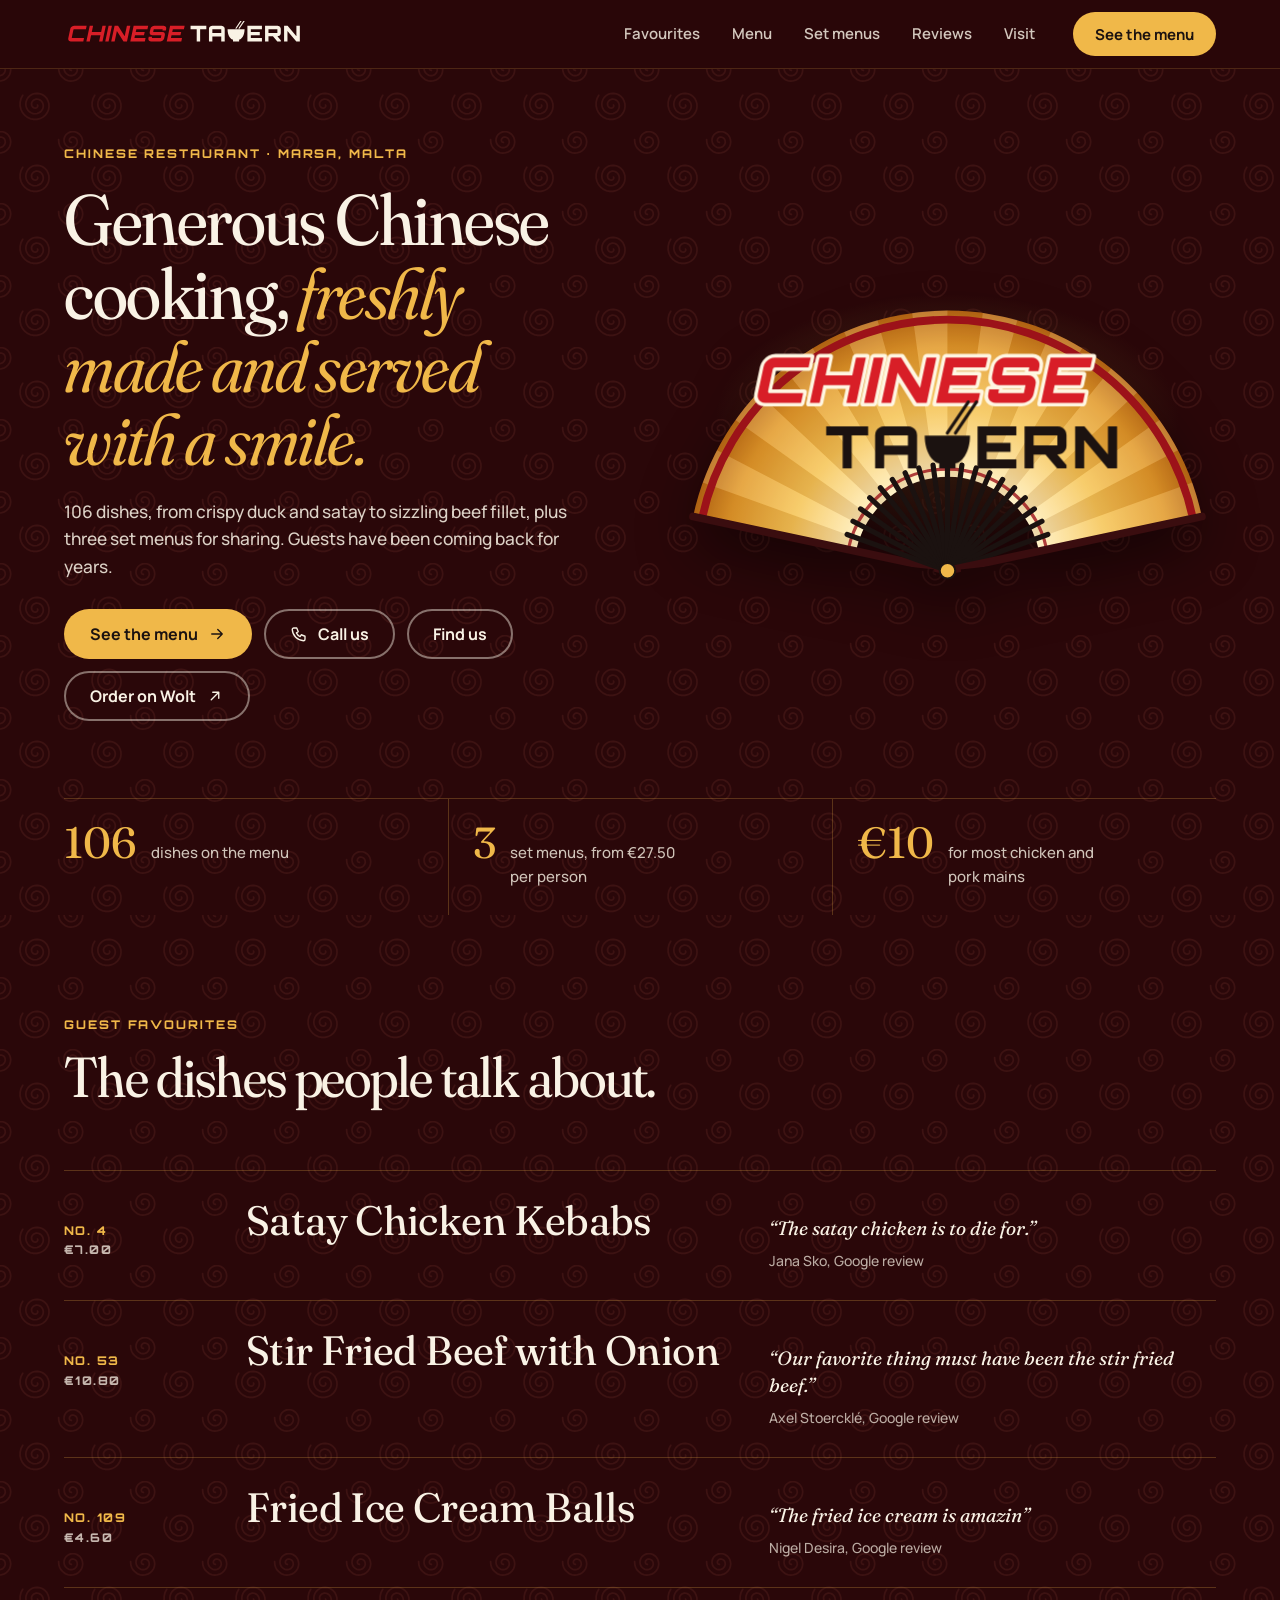
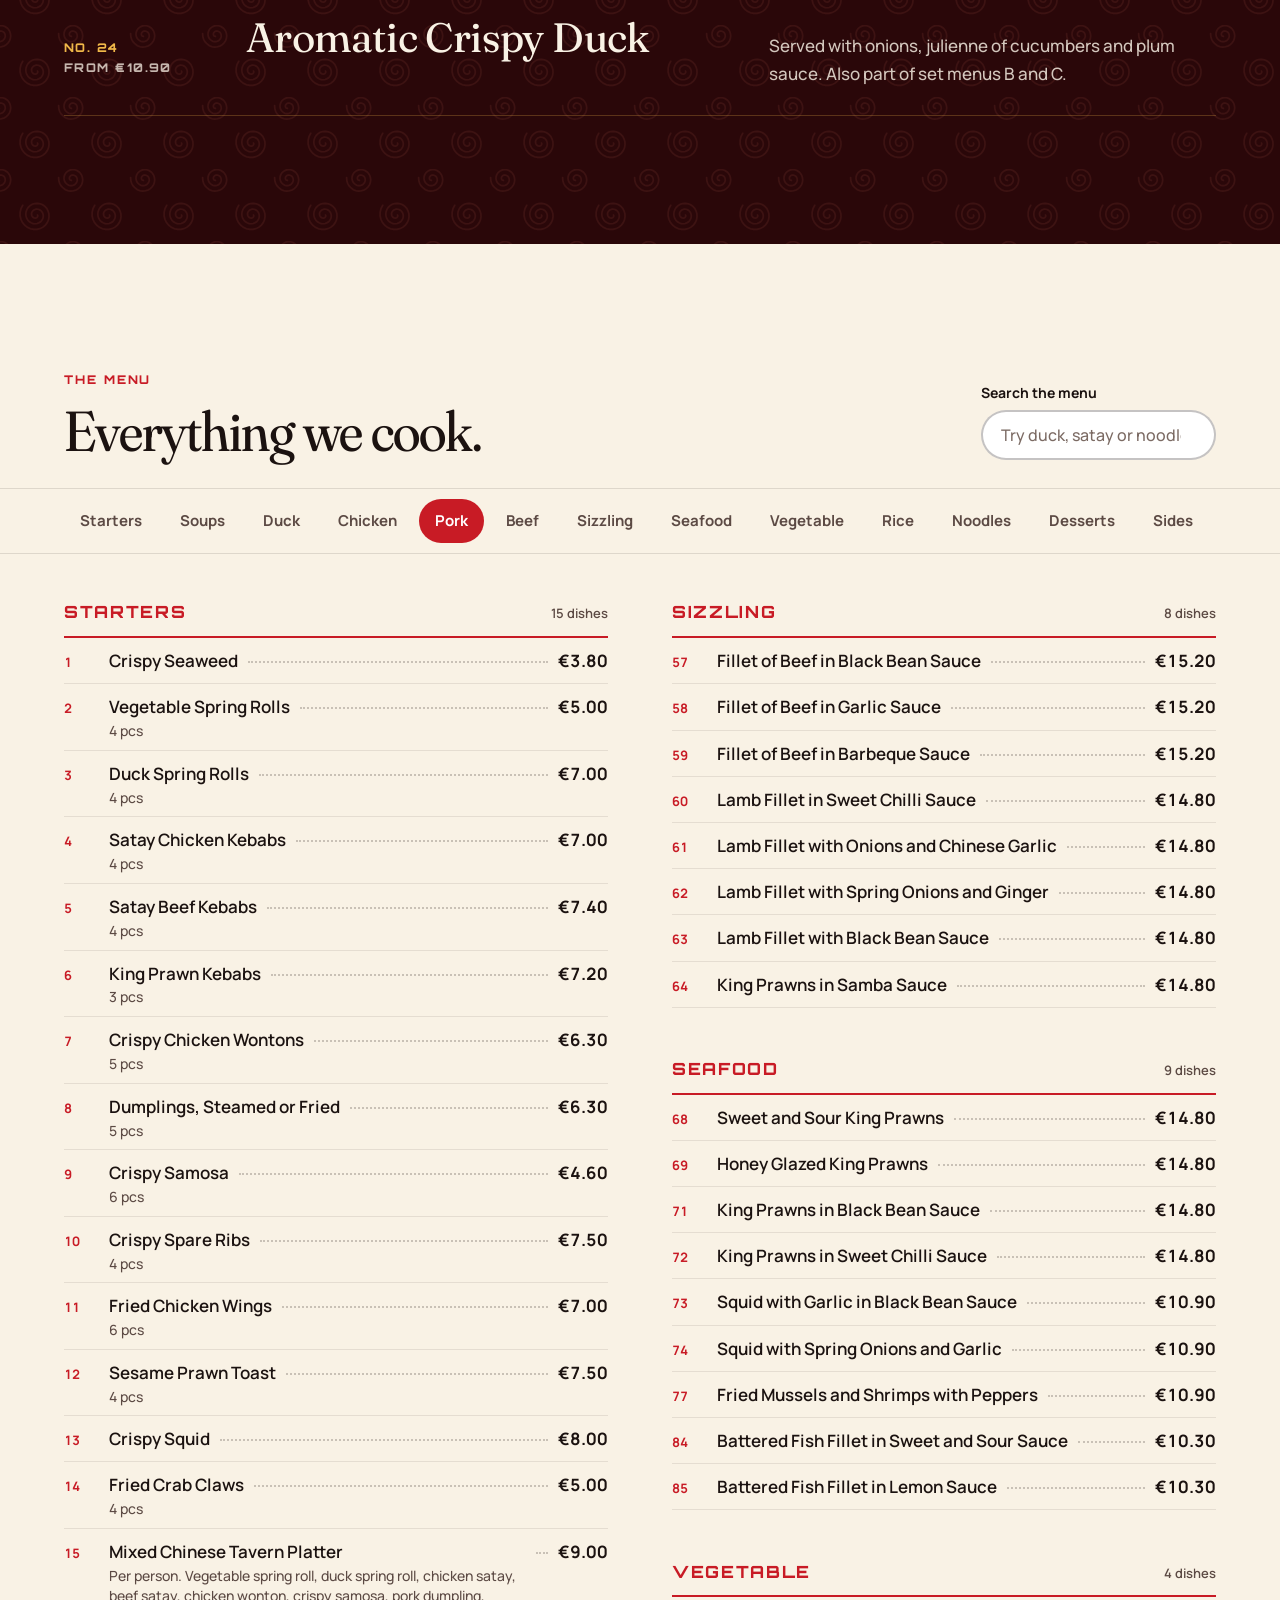
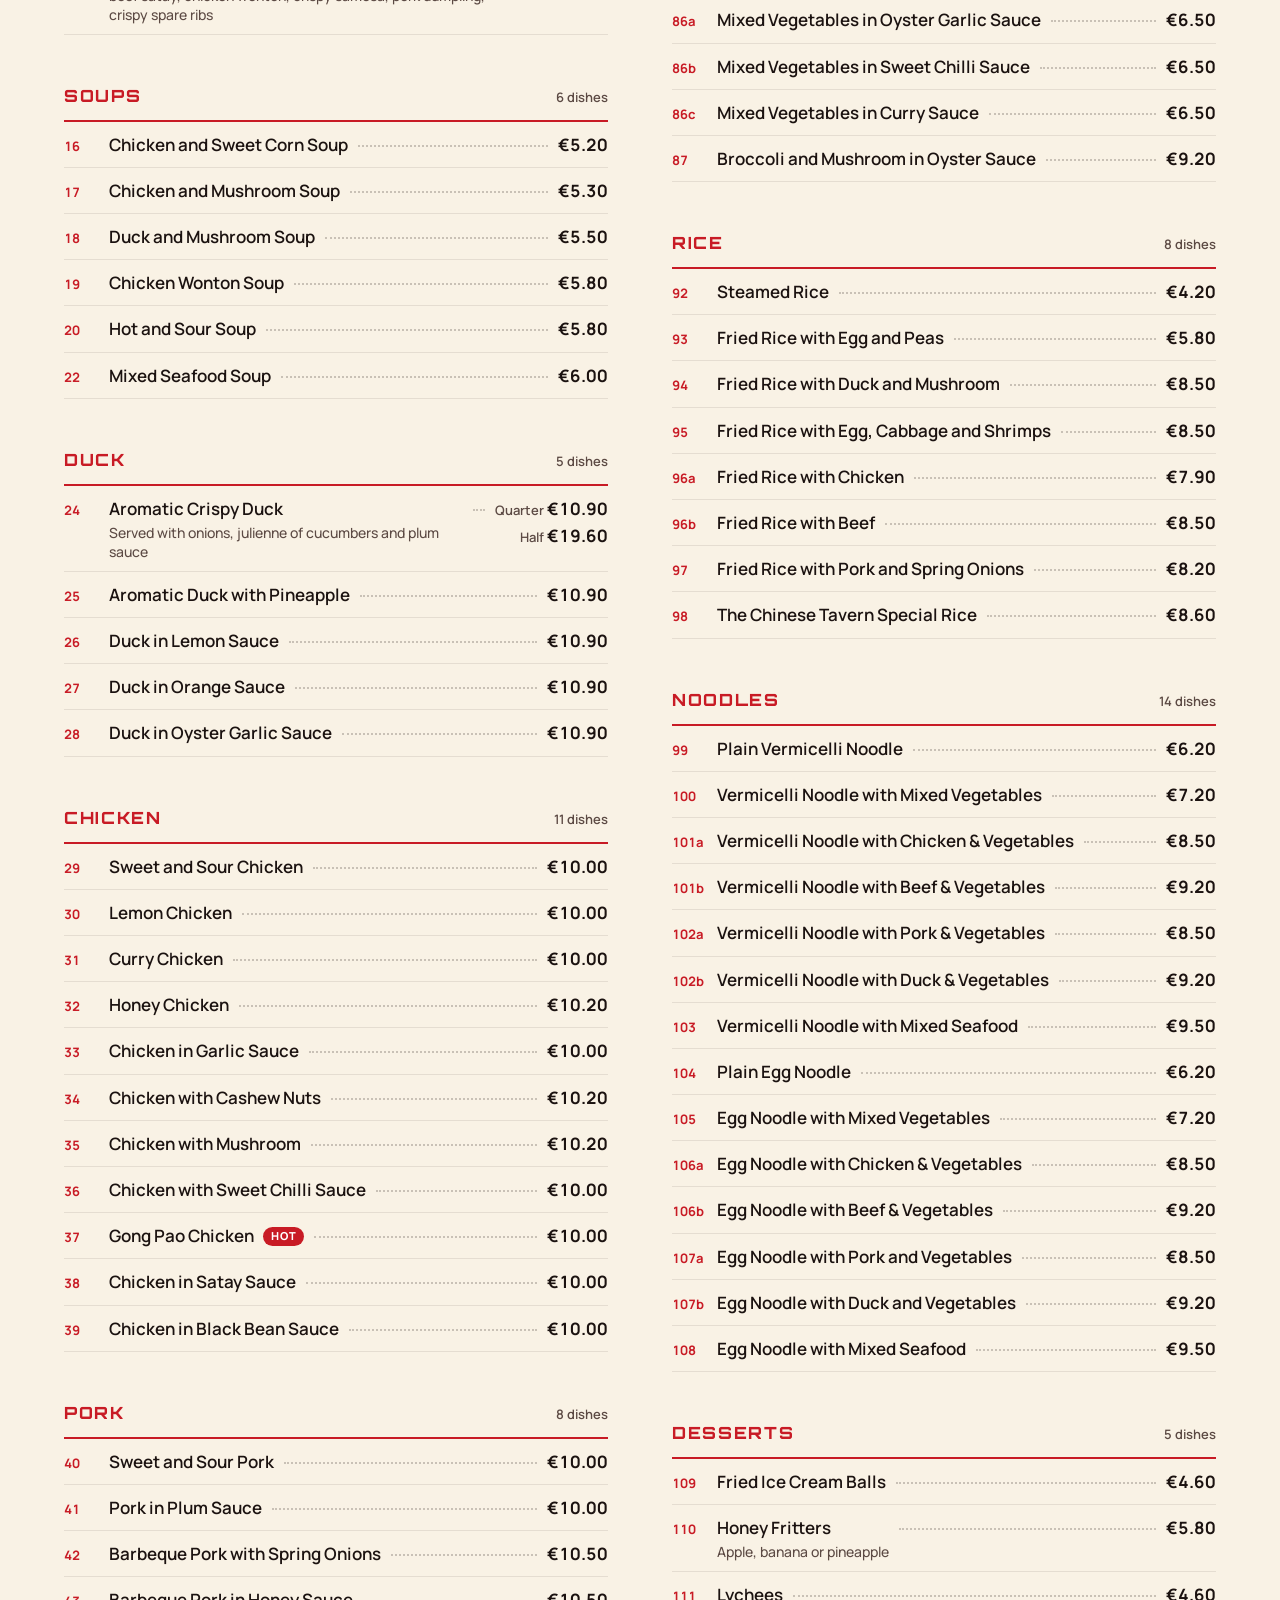
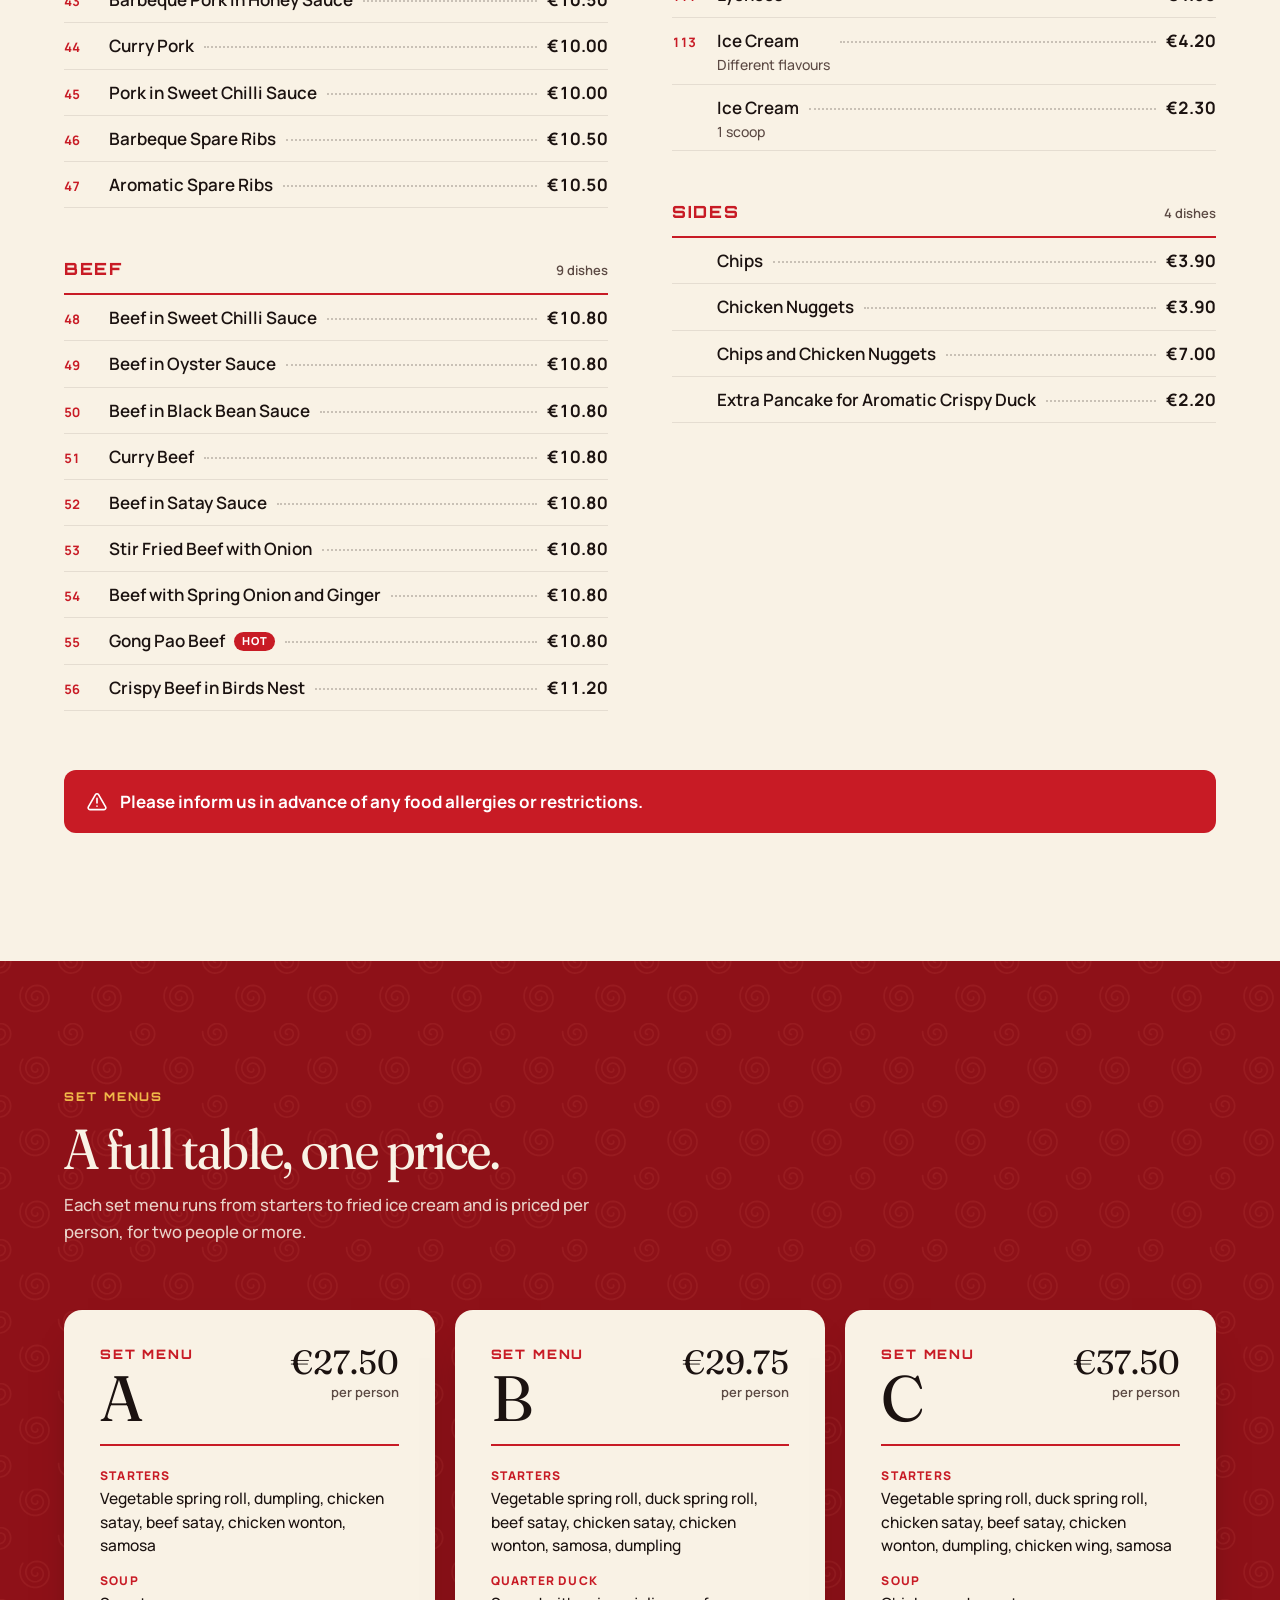
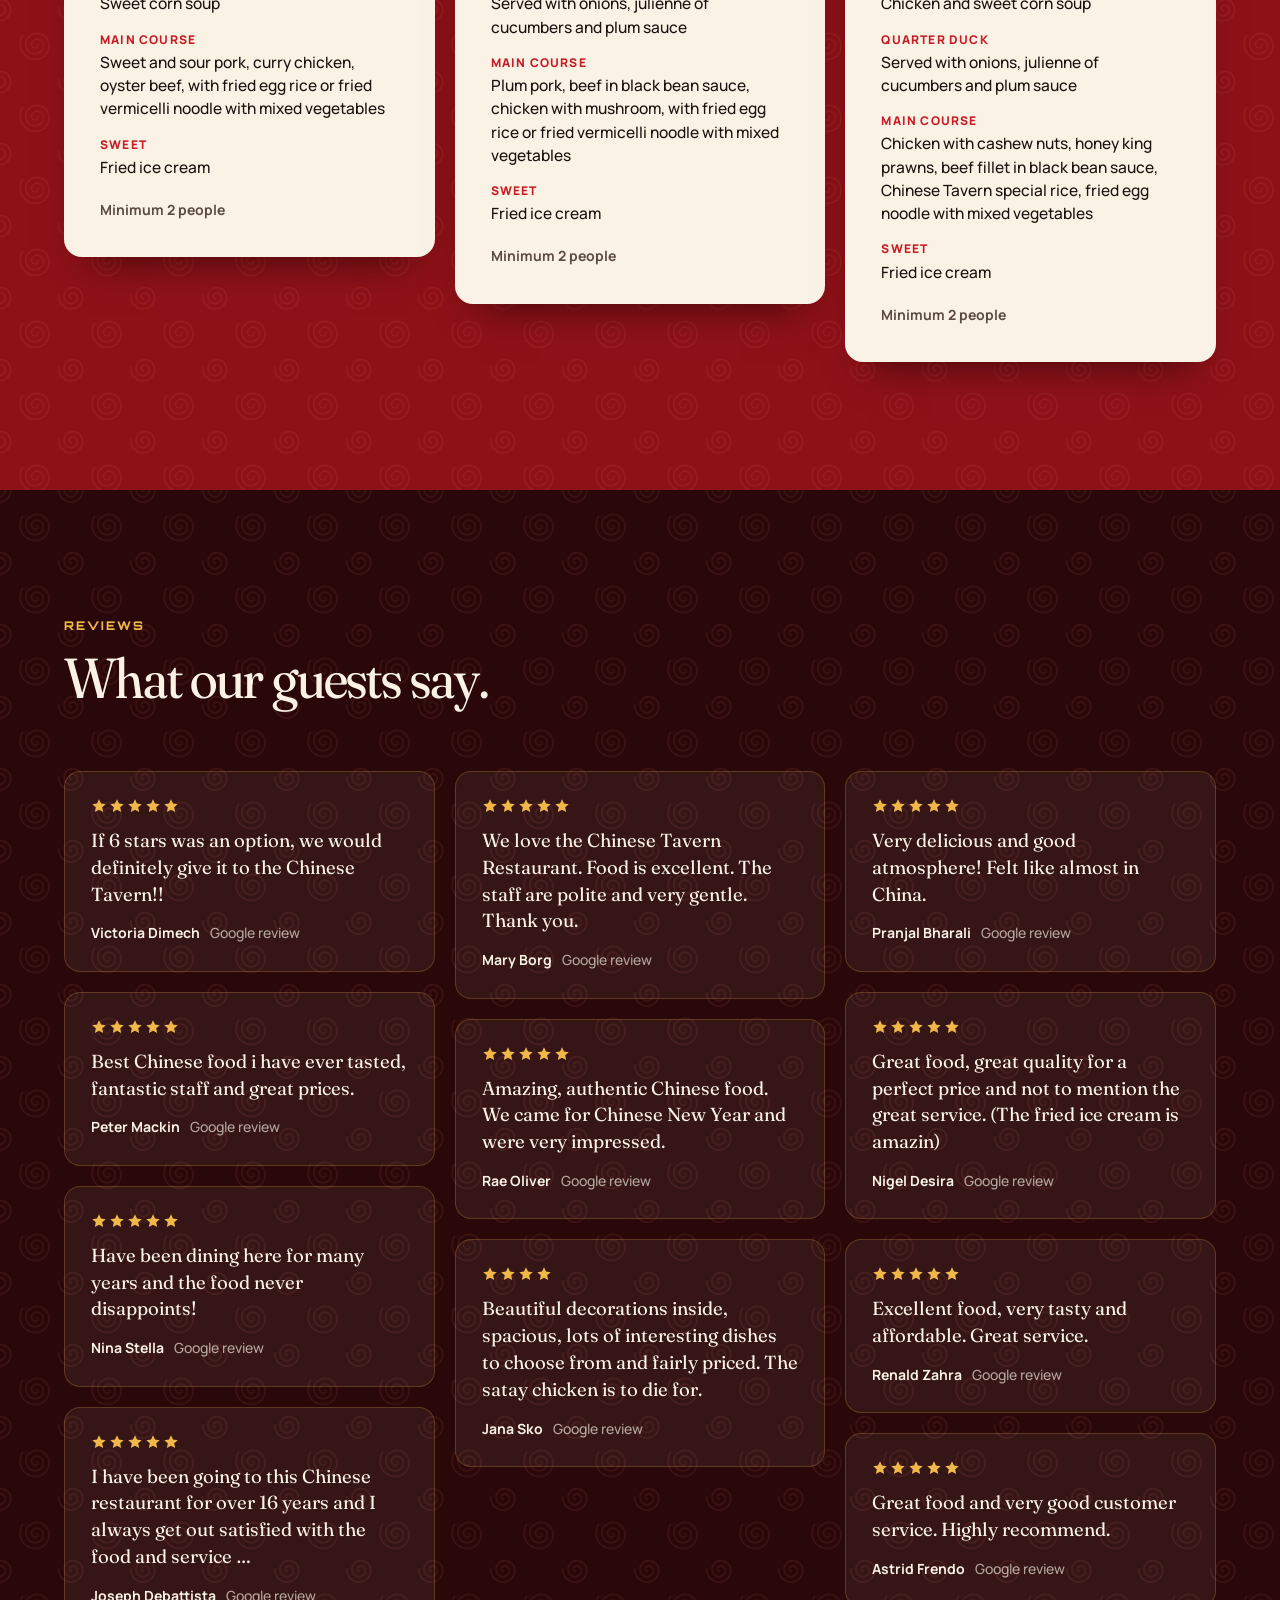
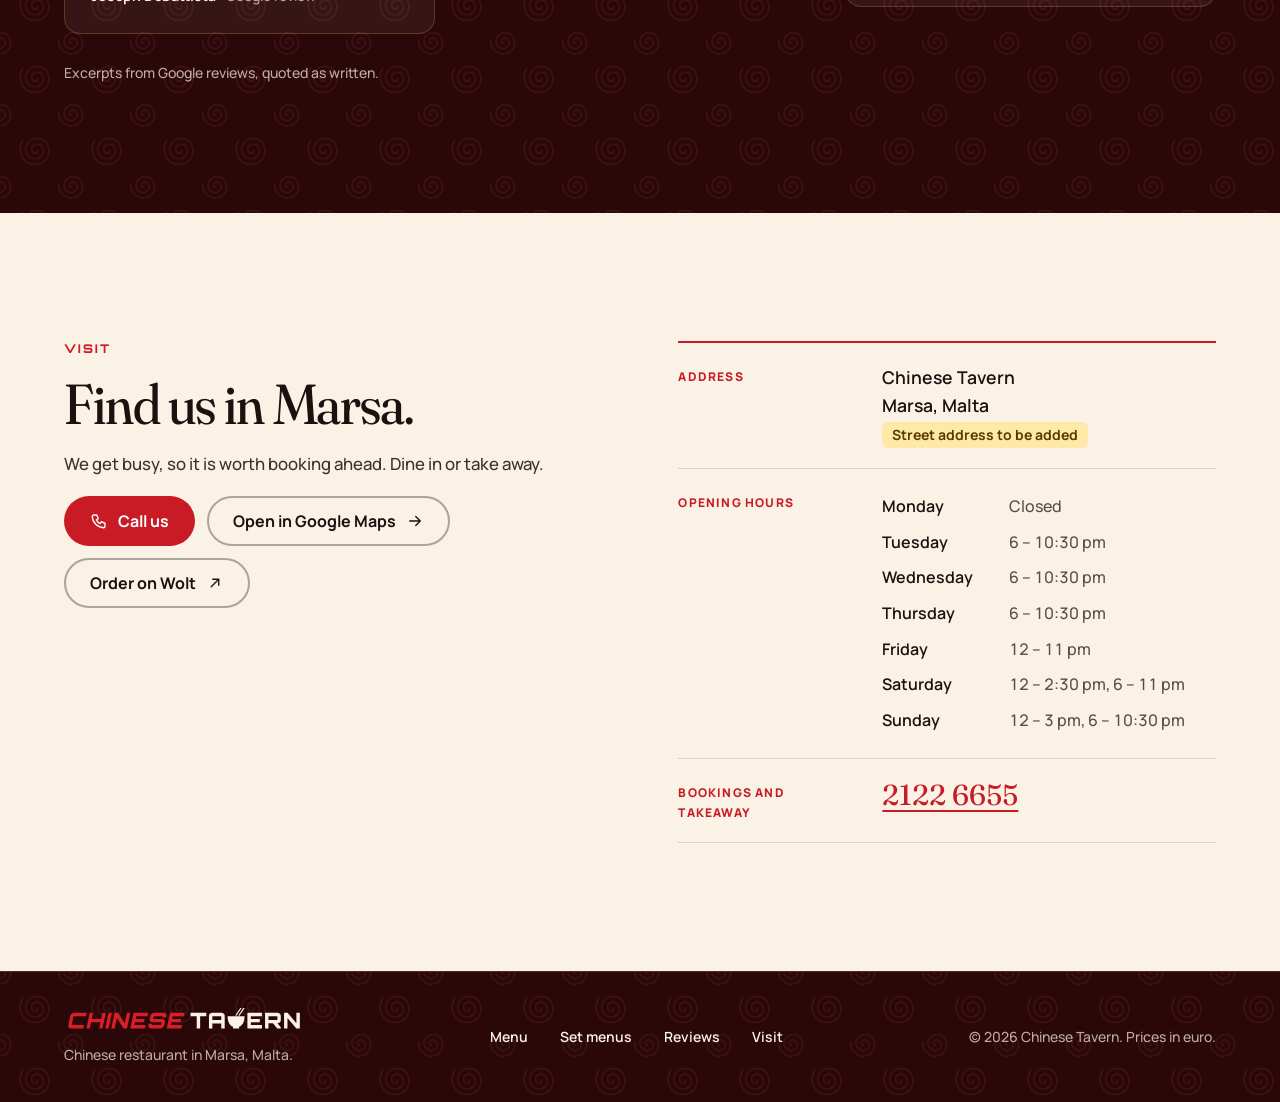
==== commit cfca2ba4: "Add opening hours, phone number and Call us buttons Co-Authored-By: Claude Fable 5.2 <noreply@anthro" ====
--- a/index.html
+++ b/index.html
@@ -40,6 +40,7 @@
           <p class="lede">106 dishes, from crispy duck and satay to sizzling beef fillet, plus three set menus for sharing. Guests have been coming back for years.</p>
           <div class="actions">
             <a class="btn btn-gold" href="#menu">See the menu <svg viewBox="0 0 24 24" width="18" height="18" aria-hidden="true"><path d="M5 12h14m0 0l-6-6m6 6l-6 6" fill="none" stroke="currentColor" stroke-width="1.8" stroke-linecap="round" stroke-linejoin="round"/></svg></a>
+            <a class="btn btn-line btn-call" href="tel:+35621226655"><svg viewBox="0 0 24 24" width="18" height="18" aria-hidden="true"><path d="M5 4h4l2 5-2.5 1.5a11 11 0 005 5L15 13l5 2v4a2 2 0 01-2 2A16 16 0 013 6a2 2 0 012-2z" fill="none" stroke="currentColor" stroke-width="1.8" stroke-linecap="round" stroke-linejoin="round"/></svg> Call us</a>
             <a class="btn btn-line" href="#visit">Find us</a>
             <a class="btn btn-line" href="https://wolt.com/en/mlt/malta/restaurant/chinese-tavern" target="_blank" rel="noopener">Order on Wolt <svg viewBox="0 0 24 24" width="18" height="18" aria-hidden="true"><path d="M7 17L17 7m0 0H9m8 0v8" fill="none" stroke="currentColor" stroke-width="1.8" stroke-linecap="round" stroke-linejoin="round"/></svg></a>
           </div>
@@ -114,12 +115,12 @@
           <p class="eyebrow">Visit</p>
           <h2>Find us in Marsa.</h2>
           <p class="sub">We get busy, so it is worth booking ahead. Dine in or take away.</p>
-          <div class="actions"><a class="btn btn-red" href="https://www.google.com/maps/search/?api=1&amp;query=Chinese+Tavern+Marsa+Malta" target="_blank" rel="noopener">Open in Google Maps <svg viewBox="0 0 24 24" width="18" height="18" aria-hidden="true"><path d="M5 12h14m0 0l-6-6m6 6l-6 6" fill="none" stroke="currentColor" stroke-width="1.8" stroke-linecap="round" stroke-linejoin="round"/></svg></a><a class="btn btn-ink" href="https://wolt.com/en/mlt/malta/restaurant/chinese-tavern" target="_blank" rel="noopener">Order on Wolt <svg viewBox="0 0 24 24" width="18" height="18" aria-hidden="true"><path d="M7 17L17 7m0 0H9m8 0v8" fill="none" stroke="currentColor" stroke-width="1.8" stroke-linecap="round" stroke-linejoin="round"/></svg></a></div>
+          <div class="actions"><a class="btn btn-red btn-call" href="tel:+35621226655"><svg viewBox="0 0 24 24" width="18" height="18" aria-hidden="true"><path d="M5 4h4l2 5-2.5 1.5a11 11 0 005 5L15 13l5 2v4a2 2 0 01-2 2A16 16 0 013 6a2 2 0 012-2z" fill="none" stroke="currentColor" stroke-width="1.8" stroke-linecap="round" stroke-linejoin="round"/></svg> Call us</a><a class="btn btn-ink" href="https://www.google.com/maps/search/?api=1&amp;query=Chinese+Tavern+Marsa+Malta" target="_blank" rel="noopener">Open in Google Maps <svg viewBox="0 0 24 24" width="18" height="18" aria-hidden="true"><path d="M5 12h14m0 0l-6-6m6 6l-6 6" fill="none" stroke="currentColor" stroke-width="1.8" stroke-linecap="round" stroke-linejoin="round"/></svg></a><a class="btn btn-ink" href="https://wolt.com/en/mlt/malta/restaurant/chinese-tavern" target="_blank" rel="noopener">Order on Wolt <svg viewBox="0 0 24 24" width="18" height="18" aria-hidden="true"><path d="M7 17L17 7m0 0H9m8 0v8" fill="none" stroke="currentColor" stroke-width="1.8" stroke-linecap="round" stroke-linejoin="round"/></svg></a></div>
         </div>
         <dl class="details">
           <div><dt>Address</dt><dd>Chinese Tavern<br>Marsa, Malta<br><span class="todo">Street address to be added</span></dd></div>
-          <div><dt>Opening hours</dt><dd><span class="todo">Opening hours to be added</span></dd></div>
-          <div><dt>Bookings and takeaway</dt><dd><span class="todo">Phone number to be added</span></dd></div>
+          <div><dt>Opening hours</dt><dd><table class="hours"><tbody><tr><th scope="row">Monday</th><td>Closed</td></tr><tr><th scope="row">Tuesday</th><td>6 – 10:30 pm</td></tr><tr><th scope="row">Wednesday</th><td>6 – 10:30 pm</td></tr><tr><th scope="row">Thursday</th><td>6 – 10:30 pm</td></tr><tr><th scope="row">Friday</th><td>12 – 11 pm</td></tr><tr><th scope="row">Saturday</th><td>12 – 2:30 pm, 6 – 11 pm</td></tr><tr><th scope="row">Sunday</th><td>12 – 3 pm, 6 – 10:30 pm</td></tr></tbody></table></dd></div>
+          <div><dt>Bookings and takeaway</dt><dd><a class="tel" href="tel:+35621226655">2122 6655</a></dd></div>
         </dl>
       </div>
     </section>
--- a/styles.css
+++ b/styles.css
@@ -229,3 +229,11 @@
   .sweep, .hero-words { animation: none; }
   .btn, .btn svg { transition: none; }
 }
+
+/* Hours and phone */
+.hours { border-collapse: collapse; width: 100%; font-size: 1rem; font-variant-numeric: tabular-nums; }
+.hours th { text-align: left; font-weight: 600; padding: 5px 16px 5px 0; white-space: nowrap; vertical-align: top; }
+.hours td { padding: 5px 0; font-weight: 500; color: var(--ink-soft); }
+.tel { font: 420 1.8rem/1.1 var(--display); color: var(--red); text-decoration: underline; text-decoration-thickness: 2px; text-underline-offset: 5px; }
+.tel:hover { color: var(--lacquer); }
+.btn-call:hover svg { transform: none; }
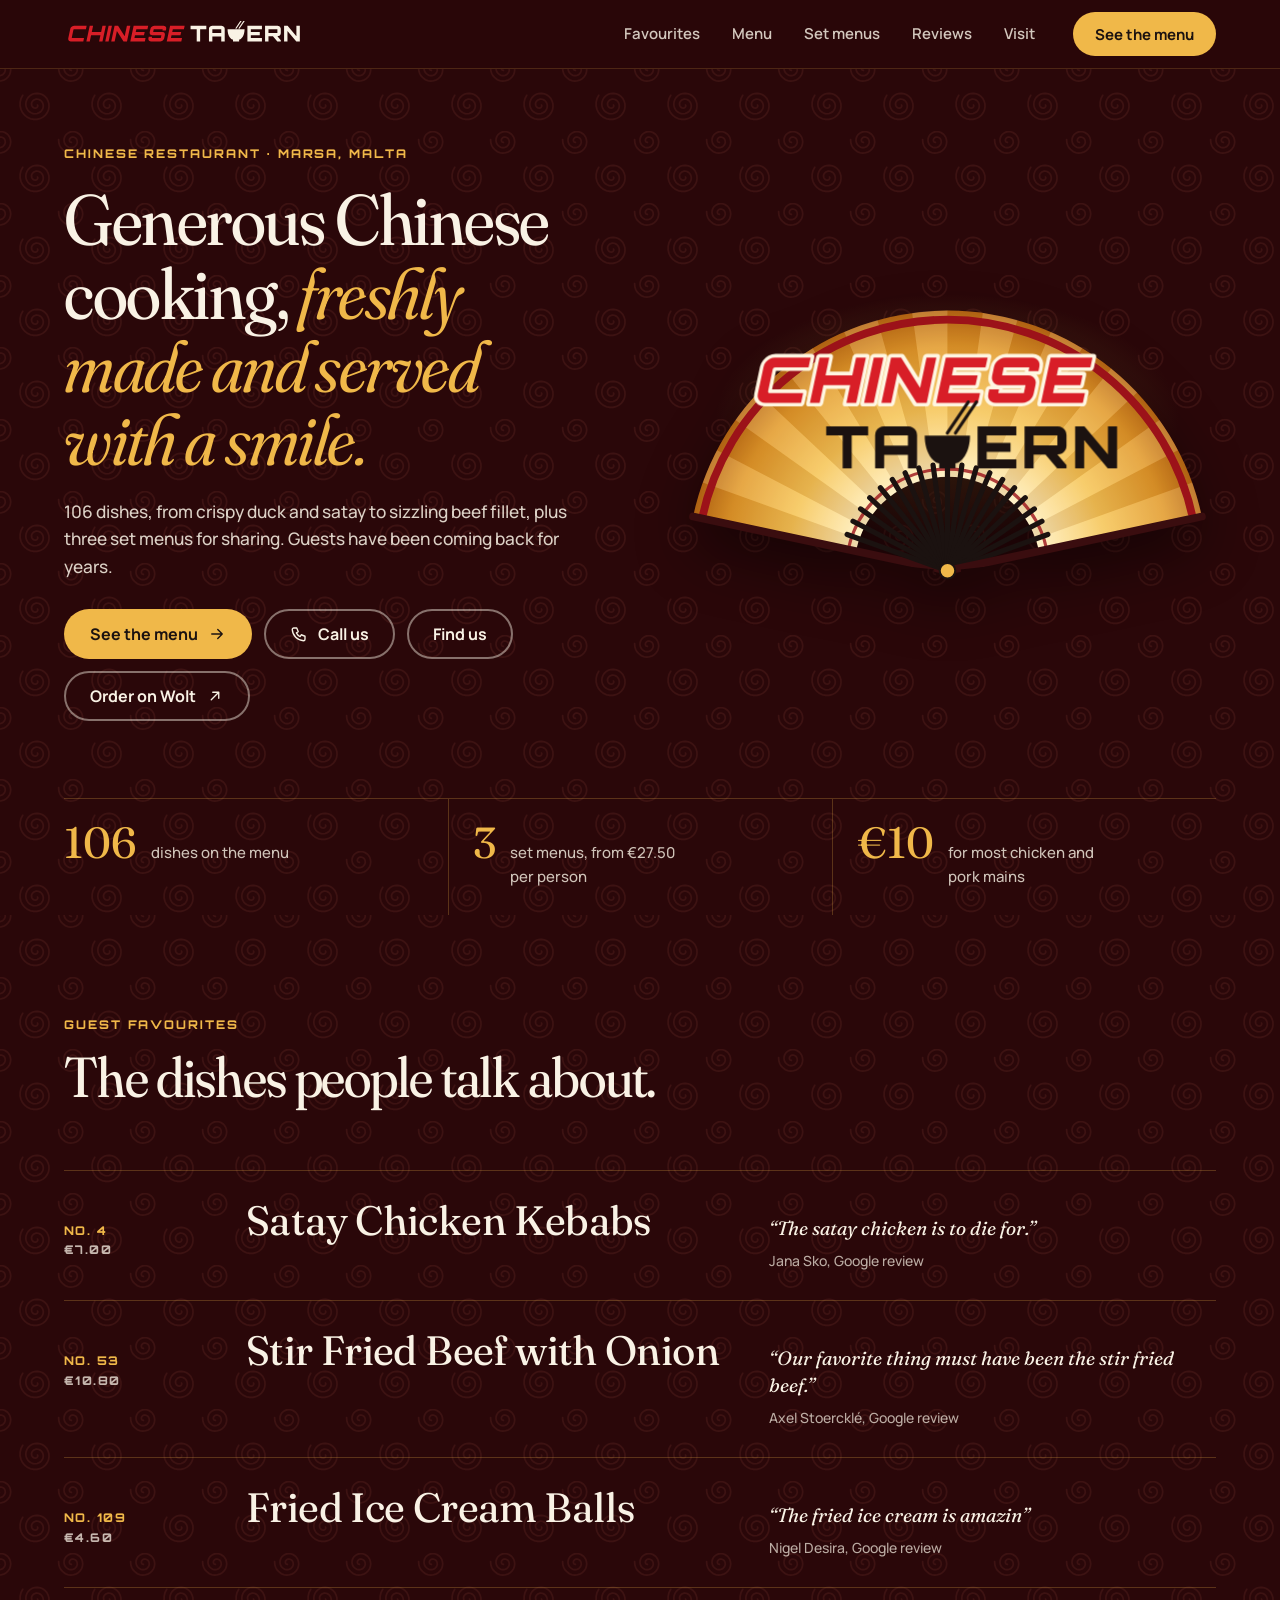
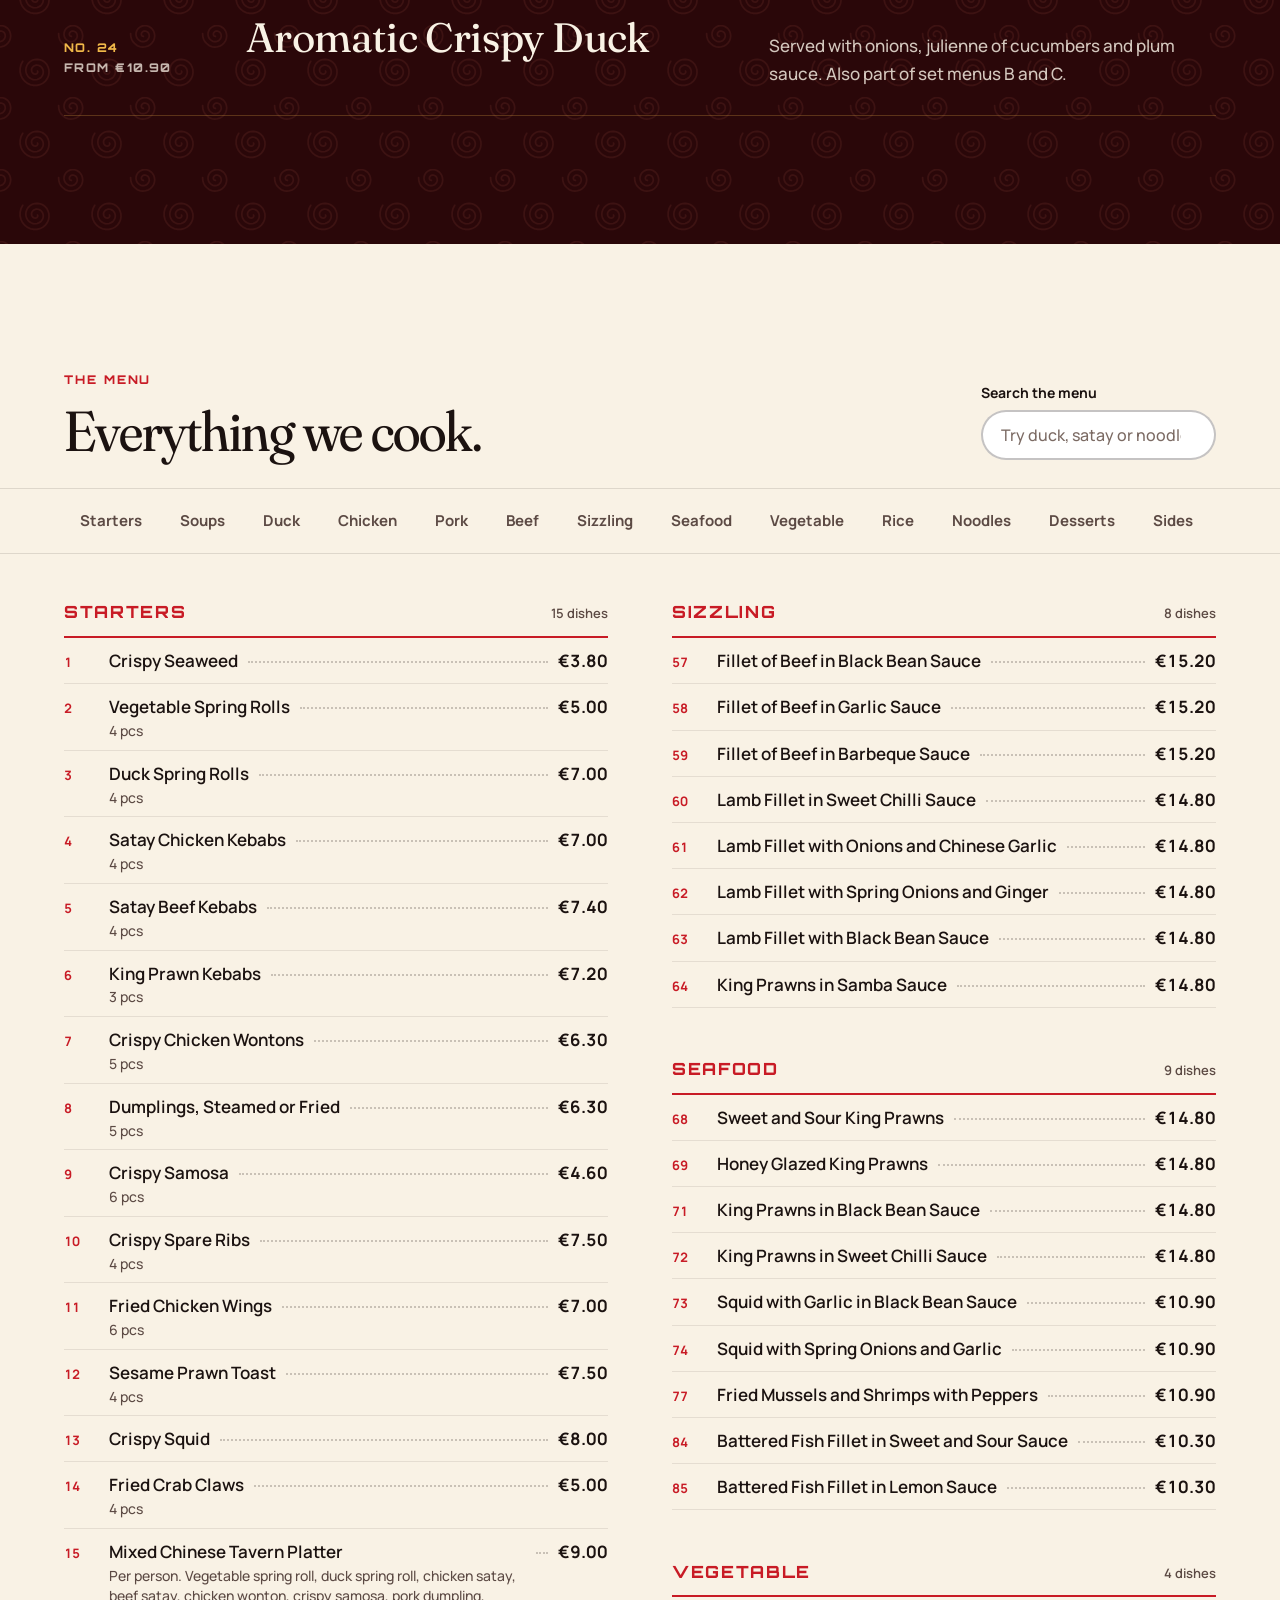
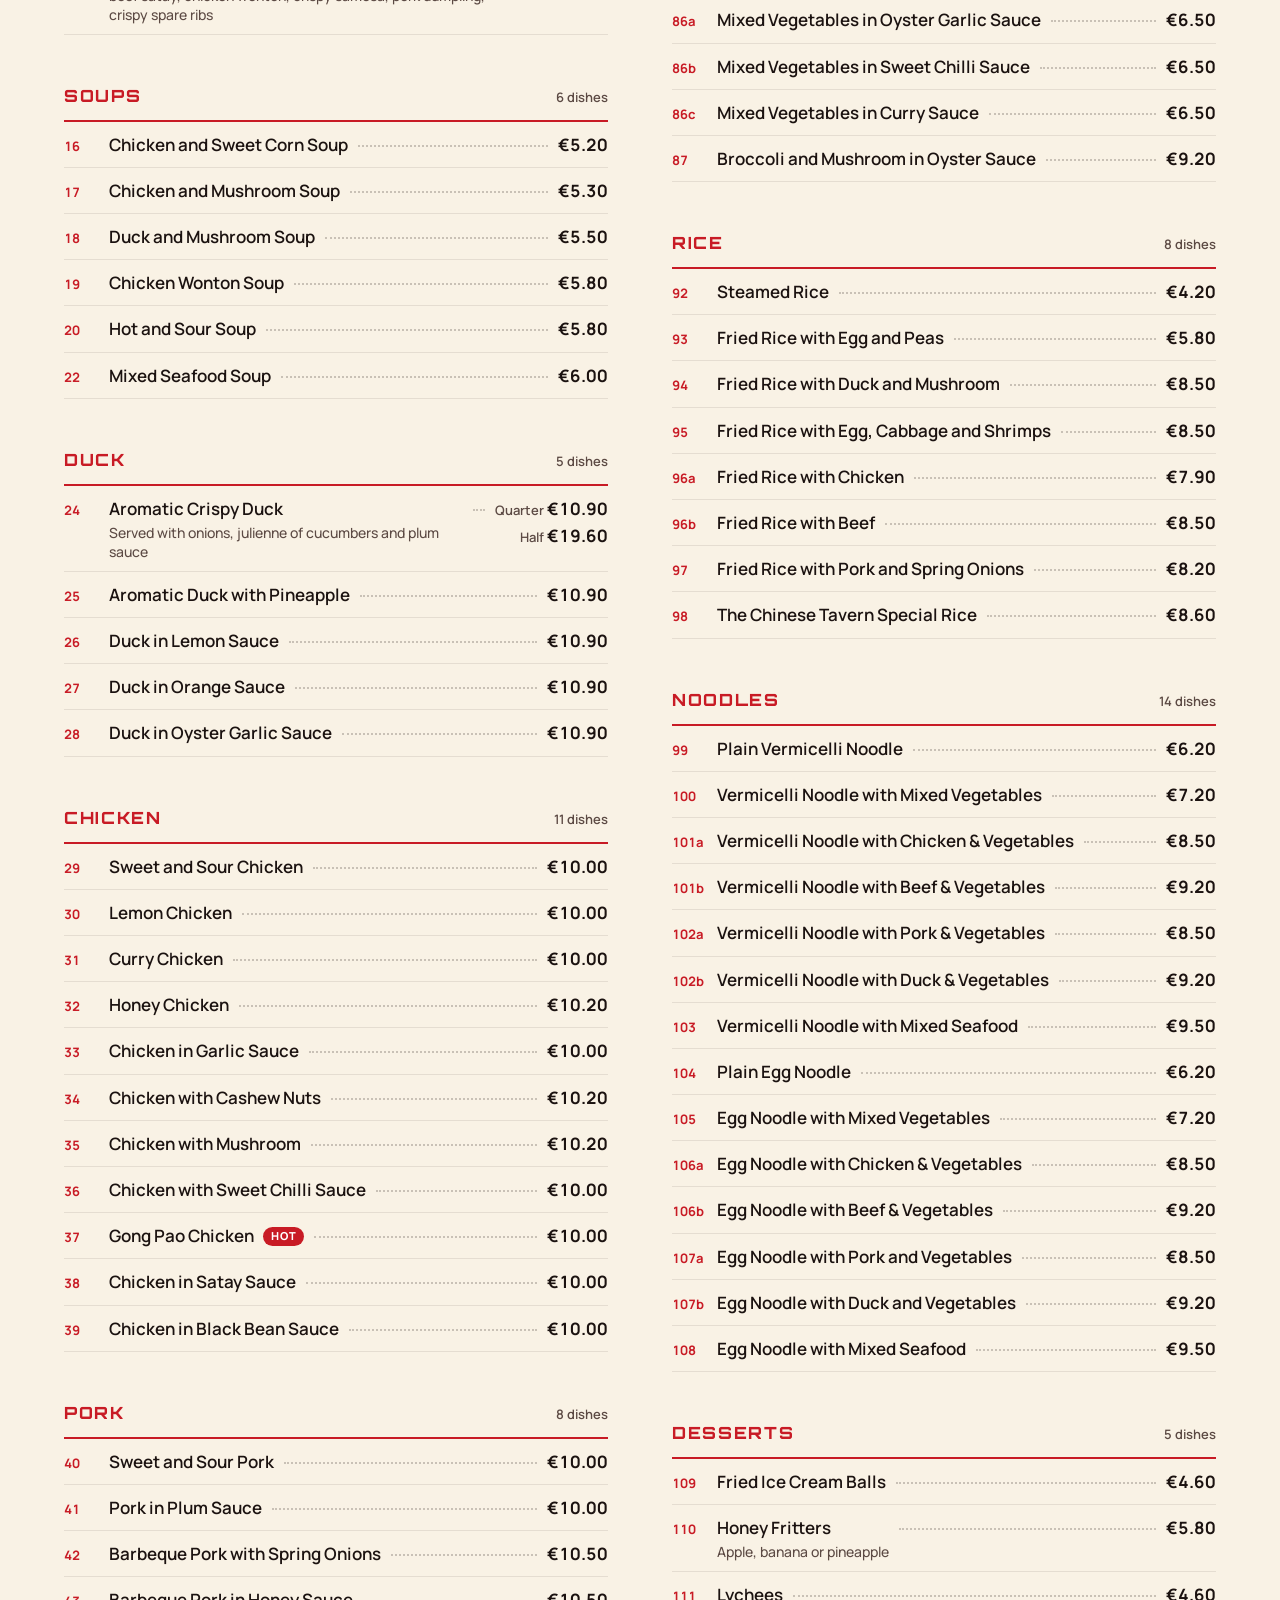
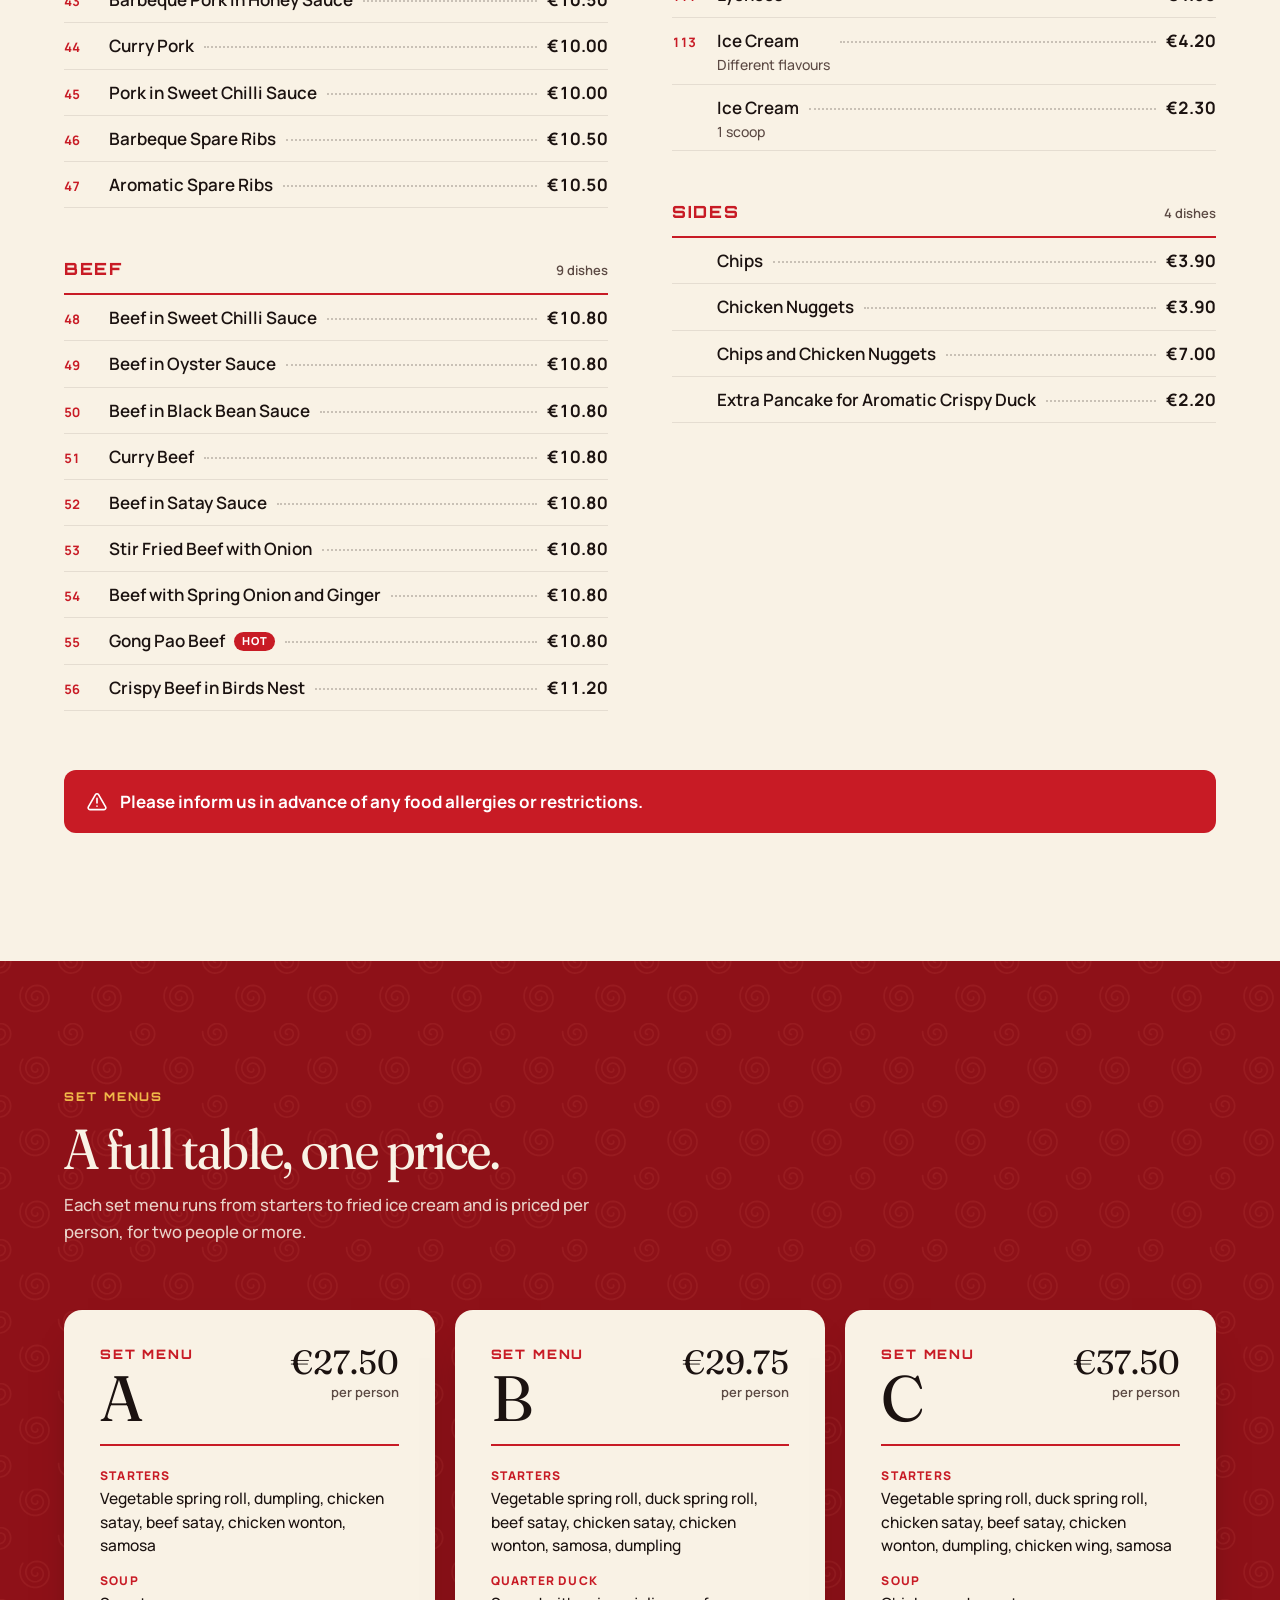
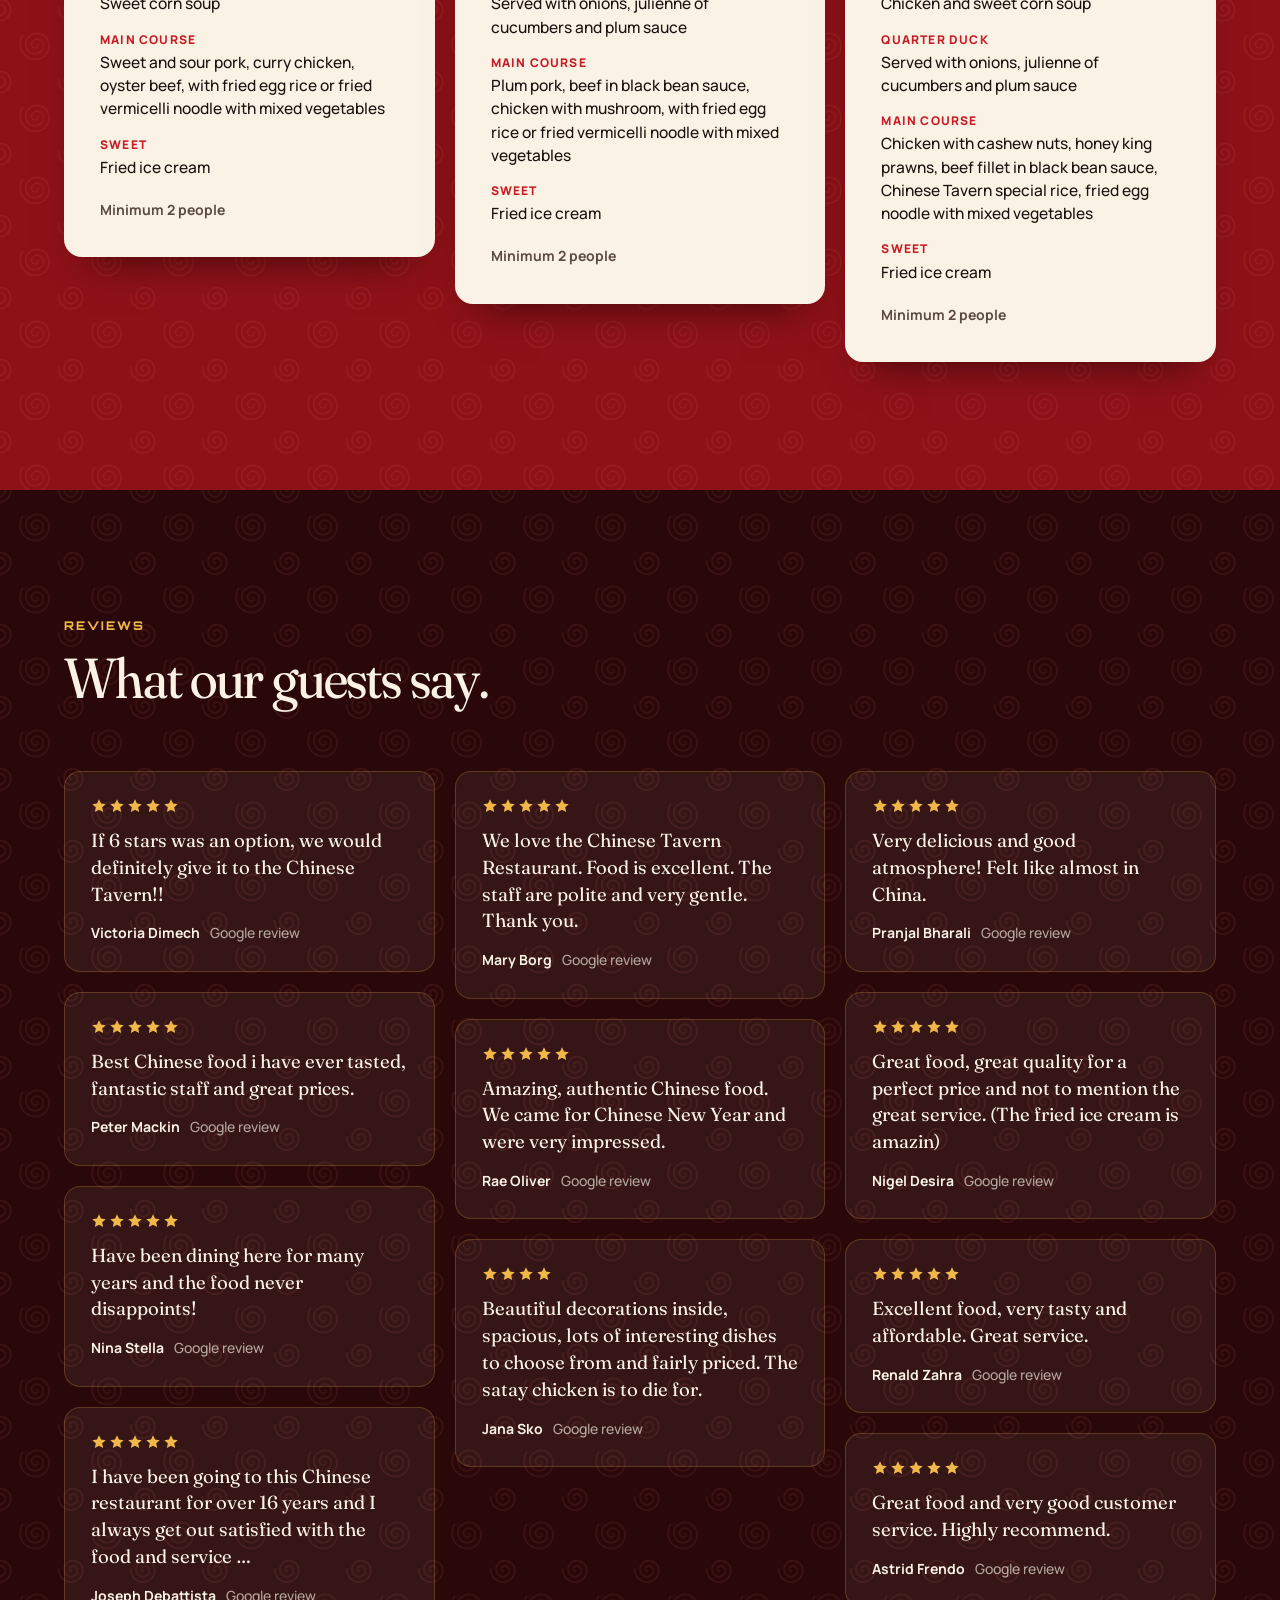
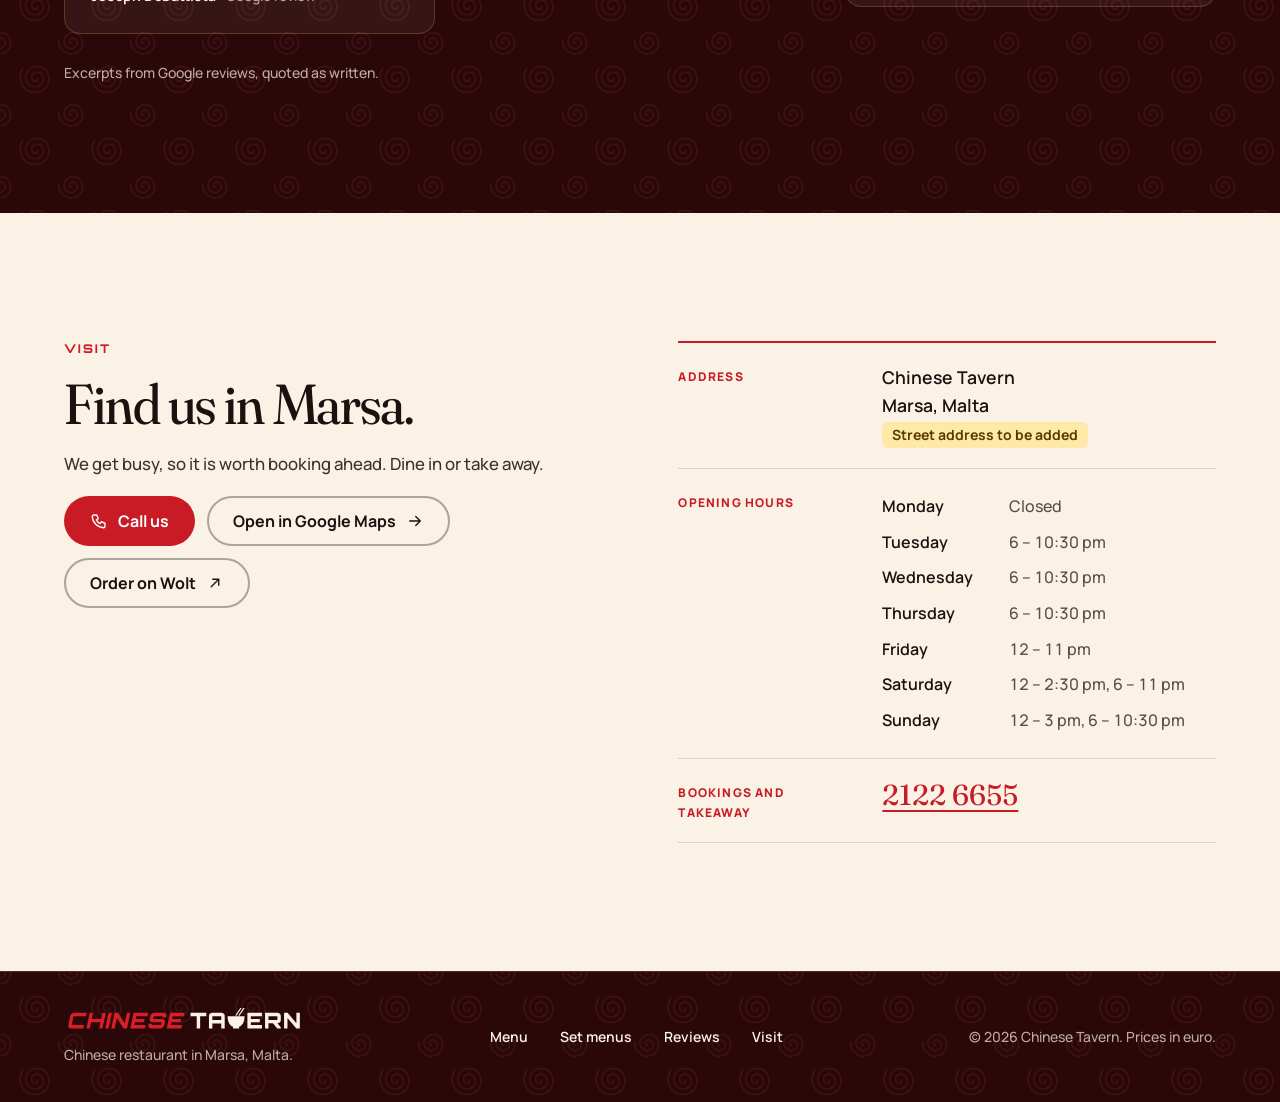
==== commit 471111f6: "Fix menu section highlight picking the wrong section on desktop Co-Authored-By: Claude Fable 5.2 <no" ====
--- a/index.html
+++ b/index.html
@@ -12,7 +12,7 @@
   <link rel="icon" href="assets/favicon.svg" type="image/svg+xml">
   <link rel="preload" href="assets/fonts/fraunces-latin-full-normal.woff2" as="font" type="font/woff2" crossorigin>
   <link rel="preload" href="assets/fonts/manrope-latin-wght-normal.woff2" as="font" type="font/woff2" crossorigin>
-  <link rel="stylesheet" href="styles.css">
+  <link rel="stylesheet" href="styles.css?v=7">
 </head>
 <body>
   <a class="skip" href="#main">Skip to content</a>
@@ -21,11 +21,11 @@
     <div class="wrap nav-inner">
       <a class="brand" href="#top" aria-label="Chinese Tavern, back to top"><svg class="wordmark" viewBox="0 0 608 66" aria-hidden="true"><path transform="translate(6.0 52.0) skewX(-12)" d="M11.3 0Q9.1 0 7.2 -1.1Q5.3 -2.2 4.2 -4.1Q3.1 -5.9 3.1 -8.2V-31.8Q3.1 -34.1 4.2 -35.9Q5.3 -37.8 7.2 -38.9Q9.1 -40 11.3 -40H43V-31.3H13.6Q12.7 -31.3 12.2 -30.9Q11.7 -30.4 11.7 -29.5V-10.5Q11.7 -9.6 12.2 -9.1Q12.7 -8.7 13.6 -8.7H43V0ZM50.8 0V-40H59.4V-24.3H83.1V-40H91.7V0H83.1V-15.7H59.4V0ZM98.7 0V-40H107.2V0ZM113.9 0V-40H122.8L145.2 -13.3V-40H153.9V0H145.1L122.6 -26.8V0ZM162.3 0V-40H199.2V-31.3H171V-24.3H193.7V-15.7H171V-8.7H199.2V0ZM214.8 0Q212.6 0 210.7 -1.1Q208.8 -2.2 207.7 -4.1Q206.6 -6 206.6 -8.2V-11.9H215.2V-8.7H237.9V-15.7H214.8Q212.6 -15.7 210.7 -16.8Q208.8 -17.9 207.7 -19.8Q206.6 -21.6 206.6 -23.9V-31.8Q206.6 -34.1 207.7 -35.9Q208.8 -37.8 210.7 -38.9Q212.6 -40 214.8 -40H238.4Q240.6 -40 242.5 -38.9Q244.3 -37.8 245.5 -35.9Q246.6 -34.1 246.6 -31.8V-28.1H237.9V-31.3H215.2V-24.3H238.4Q240.6 -24.3 242.5 -23.2Q244.3 -22.1 245.5 -20.2Q246.6 -18.4 246.6 -16.1V-8.2Q246.6 -6 245.5 -4.1Q244.3 -2.2 242.5 -1.1Q240.6 0 238.4 0ZM254.8 0V-40H291.8V-31.3H263.6V-24.3H286.3V-15.7H263.6V-8.7H291.8V0Z" fill="#d81e27"/><path d="M336.9 52V20.7H321.3V12H361.3V20.7H345.6V52ZM368 52V20.2Q368 17.9 369.1 16.1Q370.2 14.2 372.1 13.1Q374 12 376.2 12H399.7Q402 12 403.8 13.1Q405.7 14.2 406.8 16.1Q408 17.9 408 20.2V52H399.2V39.1H376.6V52ZM376.6 30.4H399.2V20.7H376.6ZM465.6 52V12H502.5V20.7H474.3V27.7H497V36.3H474.3V43.3H502.5V52ZM541.5 52 530.4 38.9H519.1V52H510.4V12.1H542.2Q544.4 12.1 546.3 13.2Q548.2 14.3 549.3 16.2Q550.4 18.1 550.4 20.3V30.6Q550.4 32.8 549.3 34.7Q548.2 36.6 546.3 37.7Q544.4 38.8 542.2 38.8H541.7L550.4 49.1V52ZM519.1 30.2H541.7V20.7H519.1ZM558.7 52V12H567.6L590 38.7V12H598.7V52H589.8L567.3 25.2V52Z" fill="currentColor"/><path d="M415.2 20.8h43.2c0 16.8 -8.6 26.4 -13.8 26.4v4.8h-15.6v-4.8c-5.2 0 -13.8 -9.6 -13.8 -26.4z" fill="currentColor"/><path d="M436.8 18.4L456.8 -11.2" stroke="currentColor" stroke-width="3.0" stroke-linecap="round"/><path d="M444.6 18.4L464.6 -11.2" stroke="currentColor" stroke-width="3.0" stroke-linecap="round"/></svg></a>
       <nav aria-label="Primary">
-        <a href="#favourites">Favourites</a>
+        <a class="nav-wide" href="#favourites">Favourites</a>
         <a href="#menu">Menu</a>
-        <a href="#set-menus">Set menus</a>
-        <a href="#reviews">Reviews</a>
-        <a href="#visit">Visit</a>
+        <a class="nav-key" href="#set-menus">Set menus</a>
+        <a class="nav-mid" href="#reviews">Reviews</a>
+        <a class="nav-mid" href="#visit">Visit</a>
       </nav>
       <a class="btn btn-gold nav-cta" href="#menu">See the menu</a>
     </div>
@@ -139,6 +139,6 @@
     </div>
   </footer>
 
-  <script src="main.js" defer></script>
+  <script src="main.js?v=7" defer></script>
 </body>
 </html>
--- a/styles.css
+++ b/styles.css
@@ -193,8 +193,11 @@
 
 /* Responsive */
 @media (max-width: 1020px) {
-  .nav nav { display: none; }
-  .nav-cta { margin-left: auto; }
+  .nav-cta, .nav nav a.nav-wide { display: none; }
+  .nav-inner { gap: 12px; }
+  .nav nav a { padding: 0 12px; }
+  .nav nav a.nav-key { background: var(--gold); color: var(--ink); font-weight: 700; }
+  .nav nav a.nav-key:hover { background: var(--gold-soft); color: var(--ink); }
   .reviews { columns: 2; }
   .sets { grid-template-columns: 1fr; max-width: 640px; }
 }
@@ -215,8 +218,11 @@
 @media (max-width: 560px) {
   body { font-size: 16px; }
   :root { --nav-h: 60px; }
-  .wordmark { height: 20px; }
-  .nav-cta { padding: 0 16px; }
+  .wordmark { height: 18px; max-width: 100%; }
+  .brand { min-width: 0; flex: 0 1 auto; }
+  .nav nav a.nav-mid { display: none; }
+  .nav nav { flex: none; gap: 2px; }
+  .nav nav a { font-size: 14px; white-space: nowrap; }
   .reviews { columns: 1; }
   .actions, .actions .btn { width: 100%; }
   .details > div { grid-template-columns: 1fr; }
